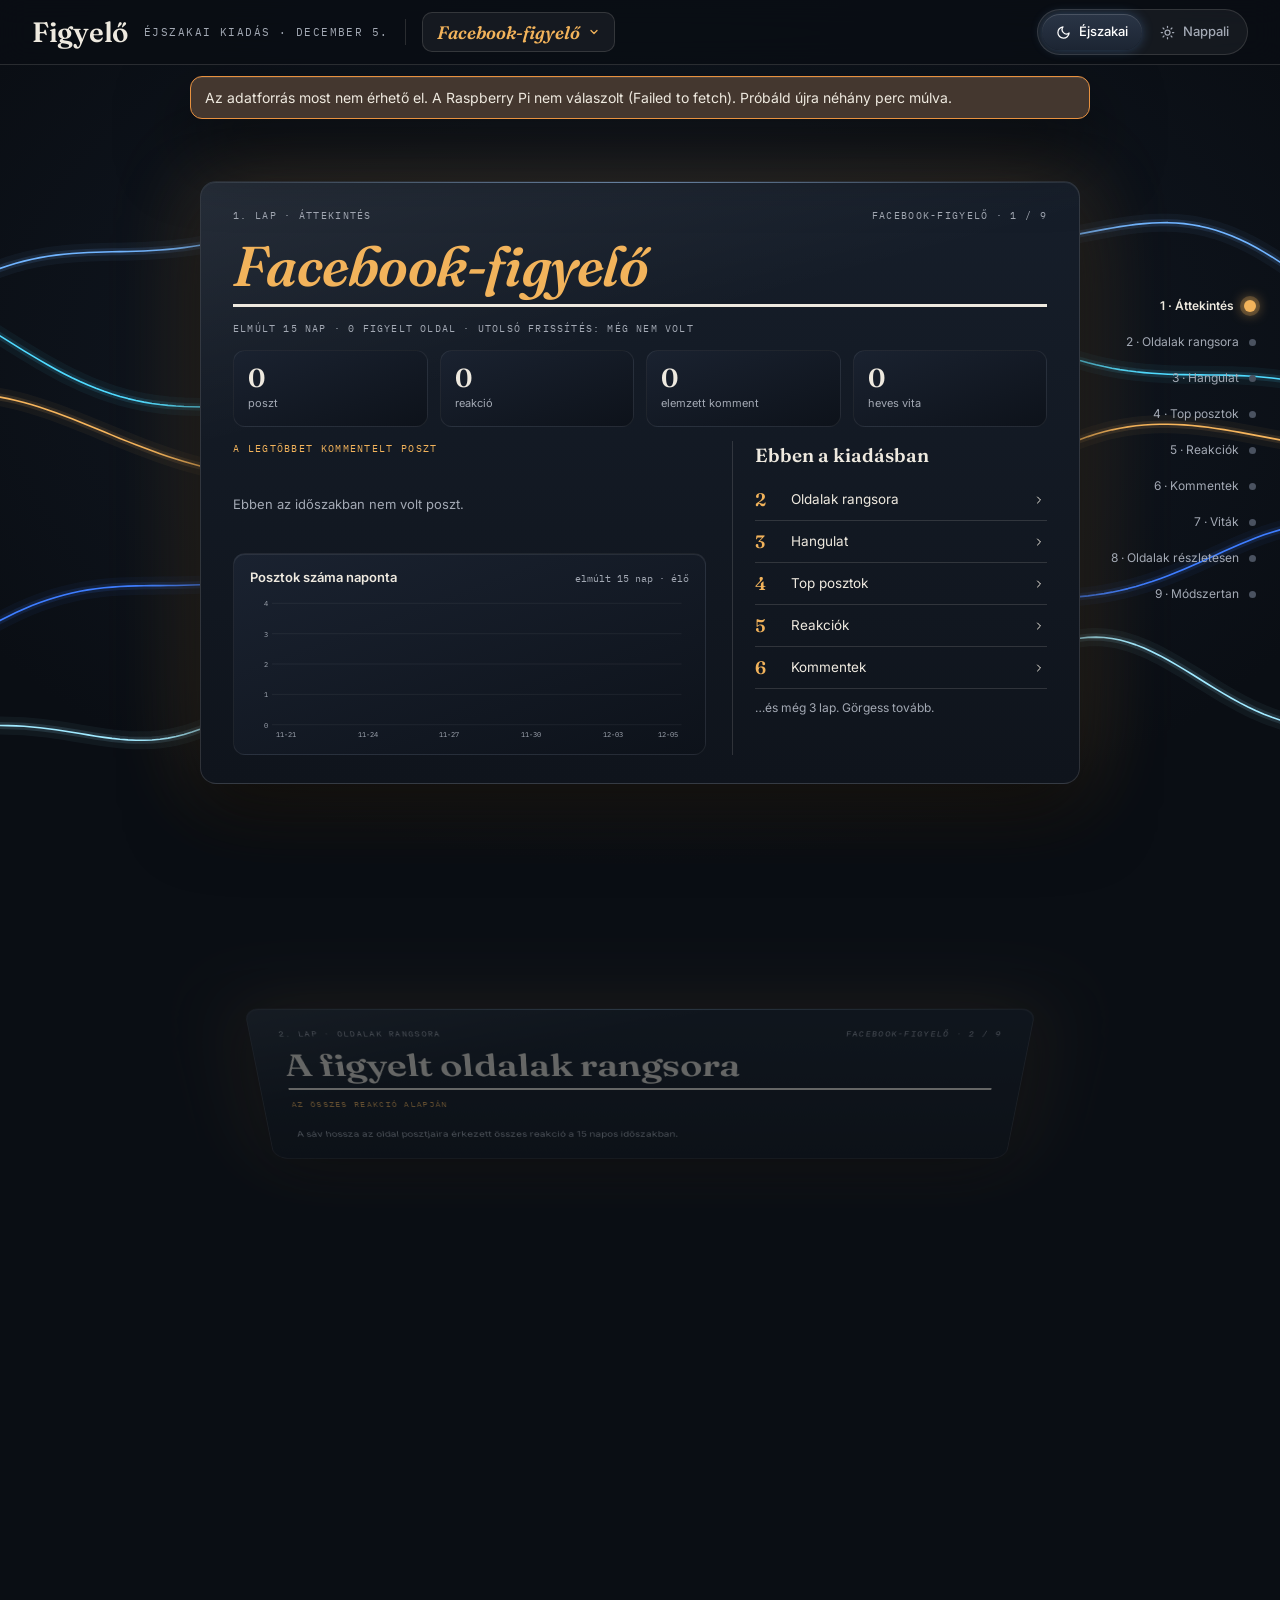
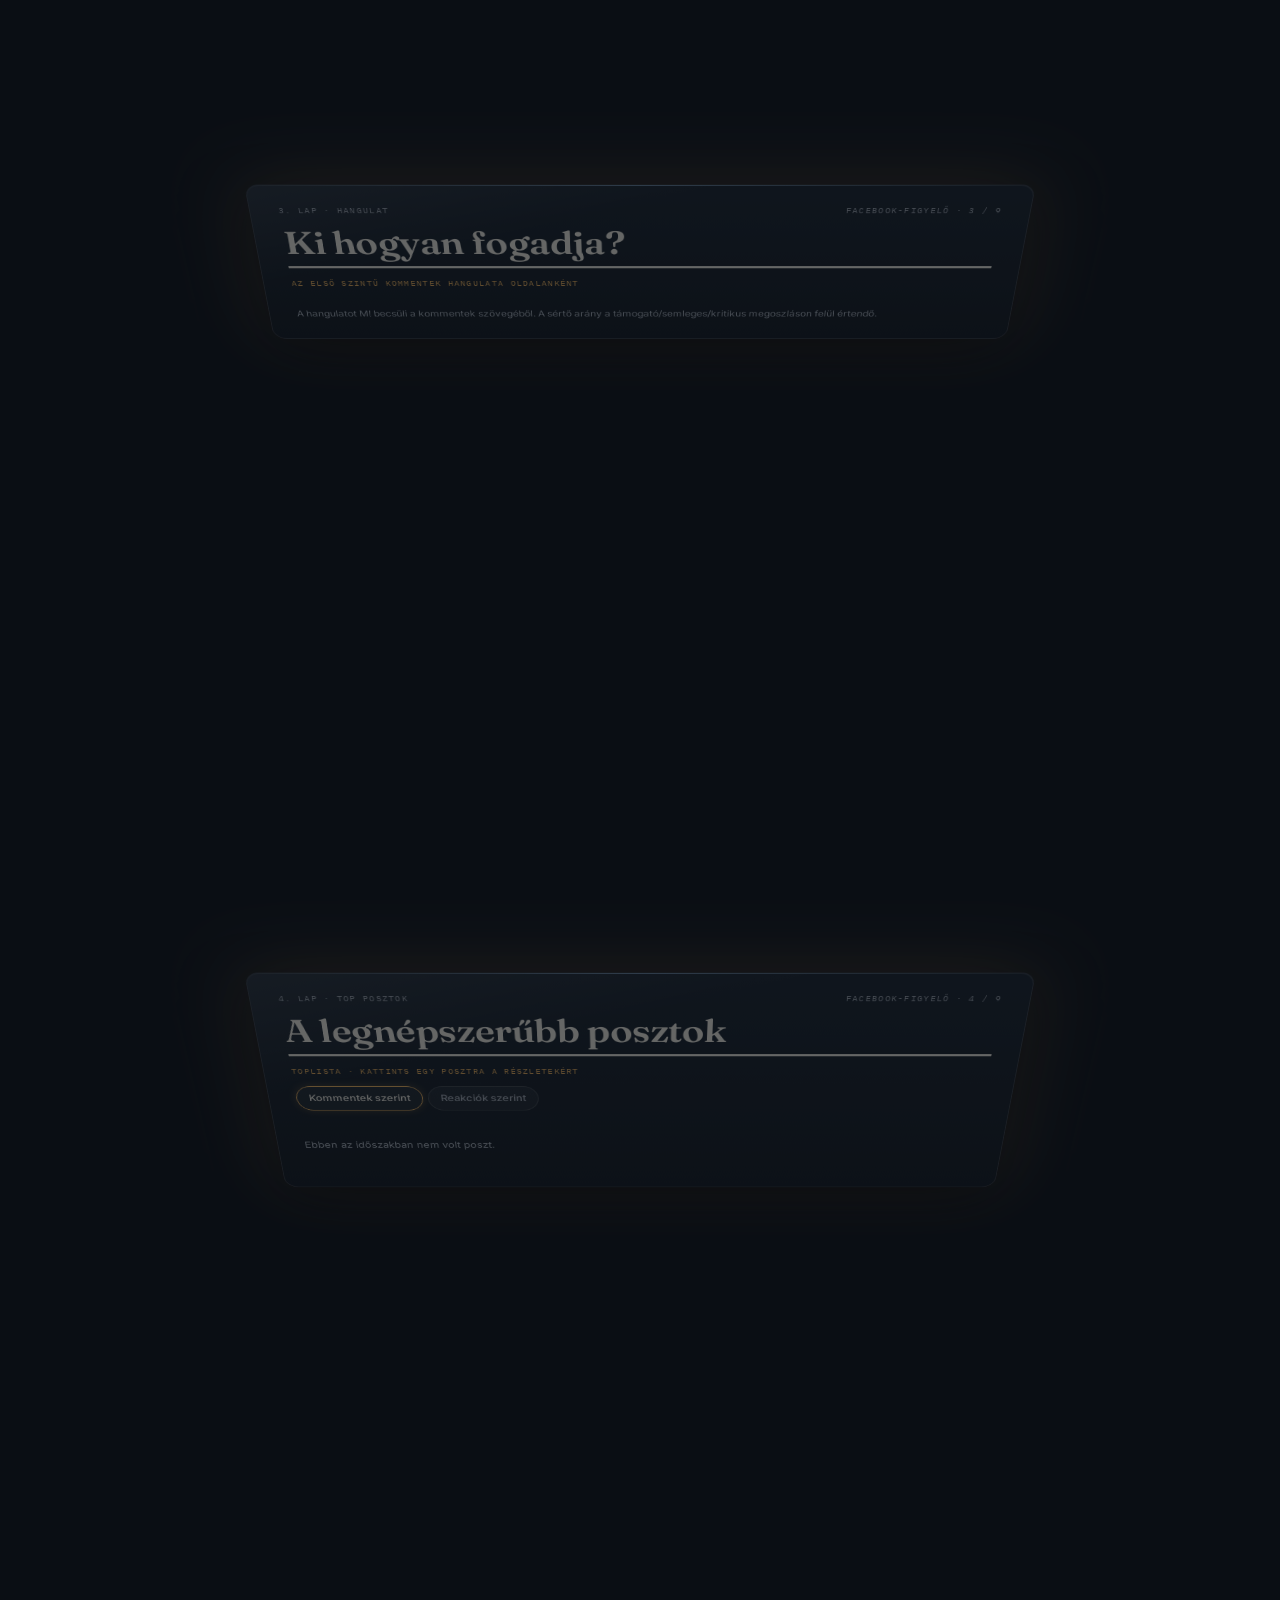
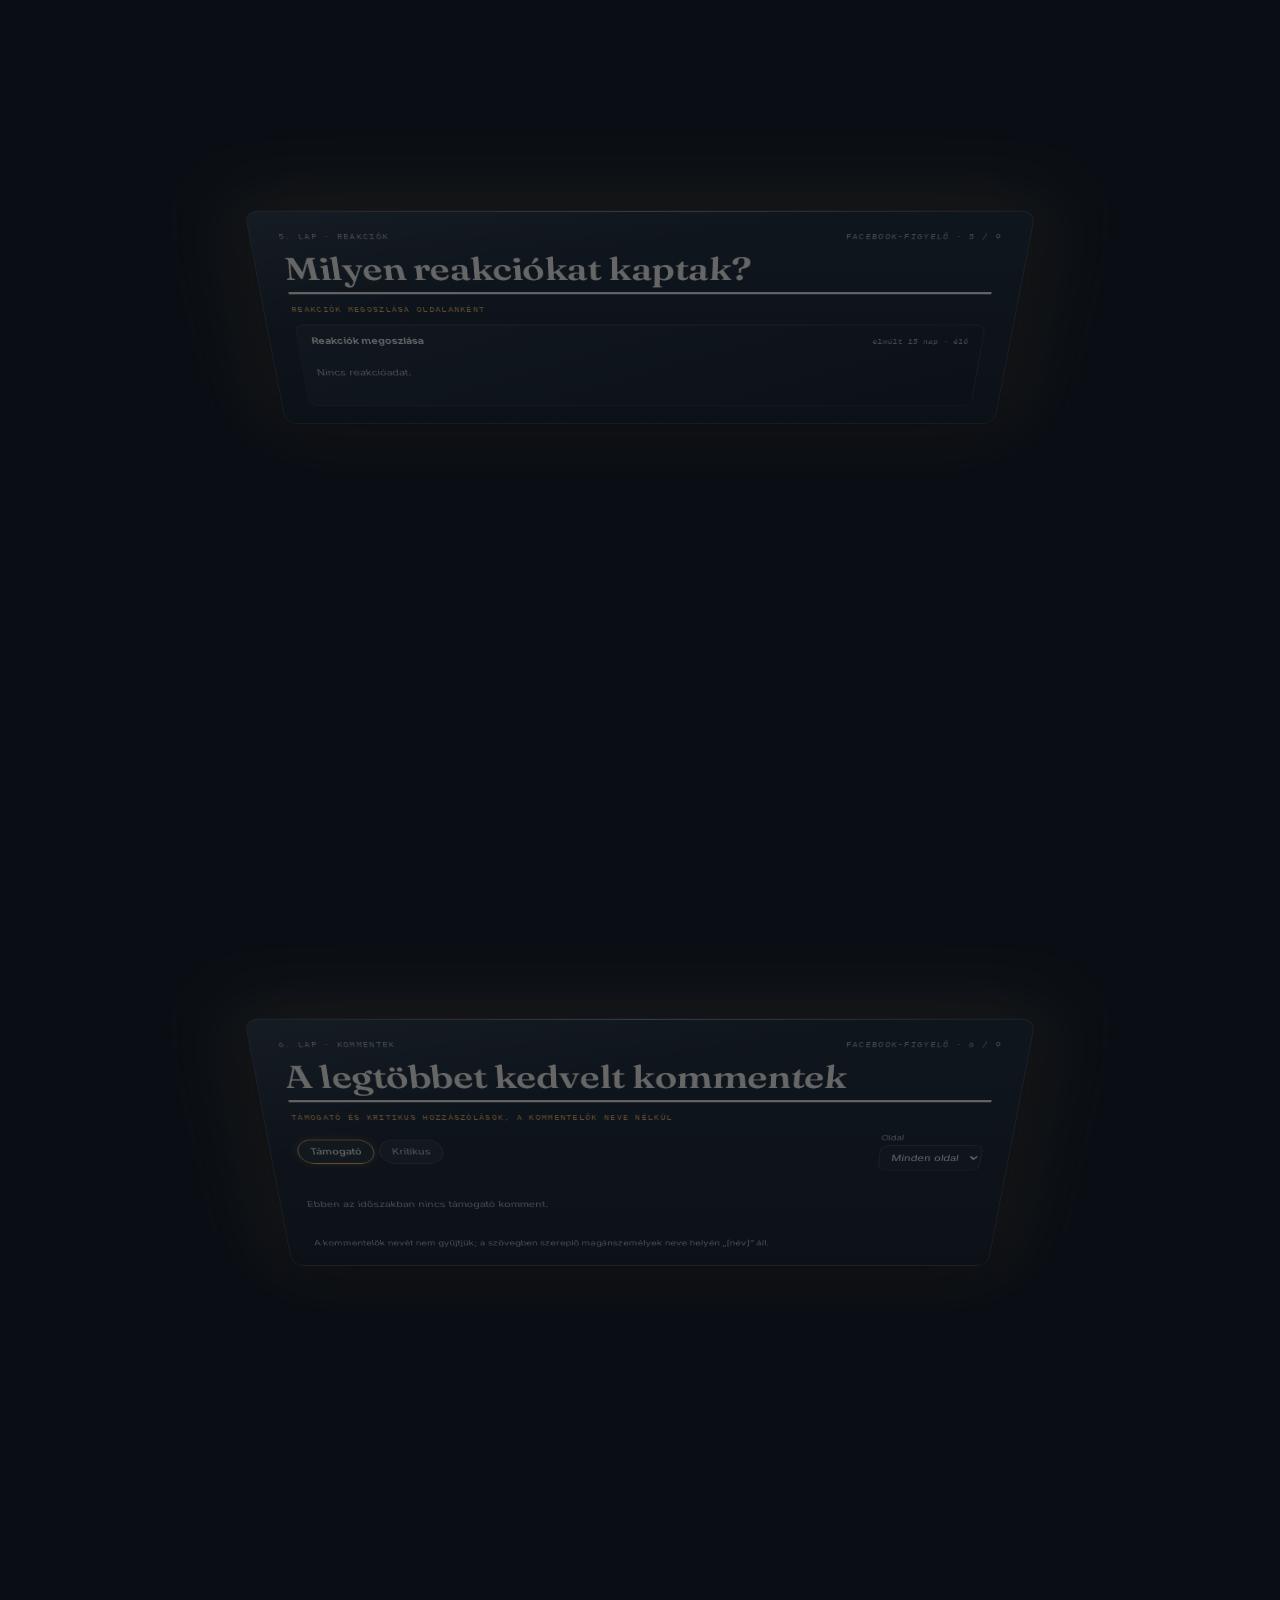
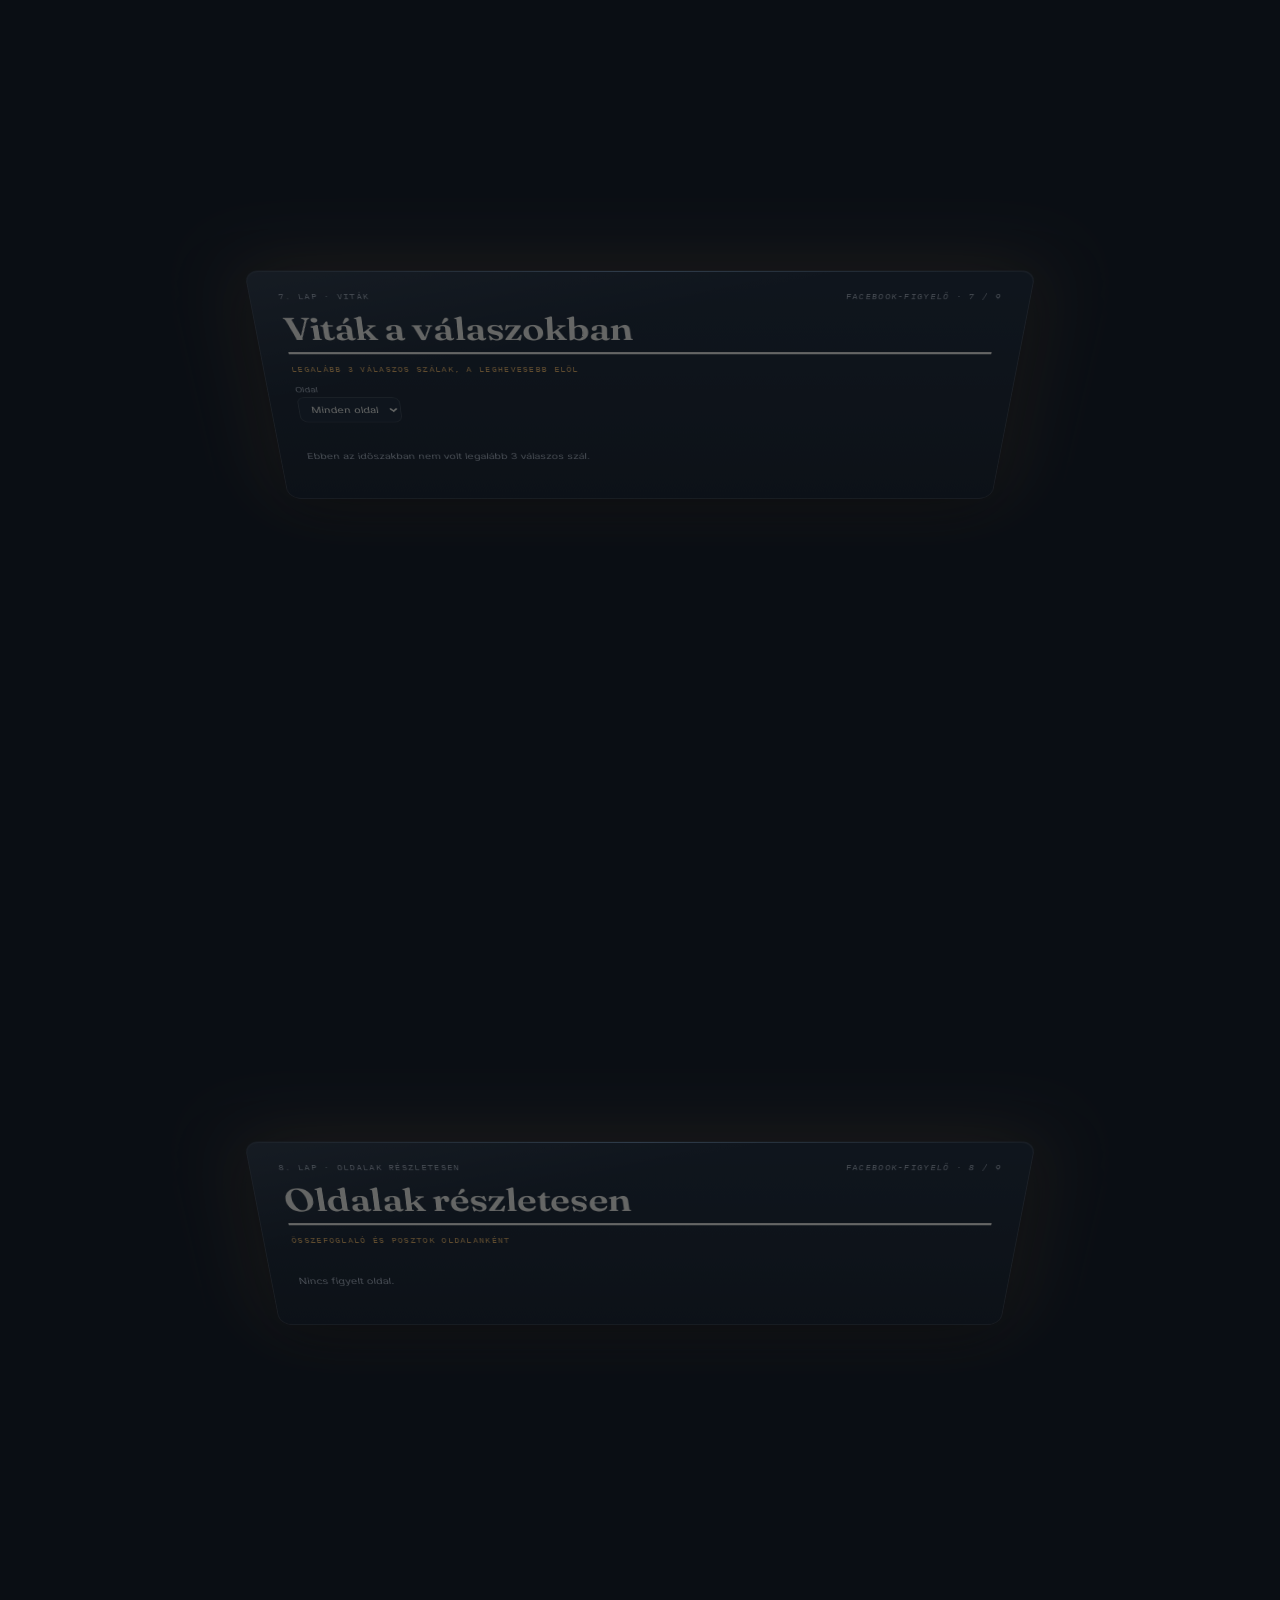
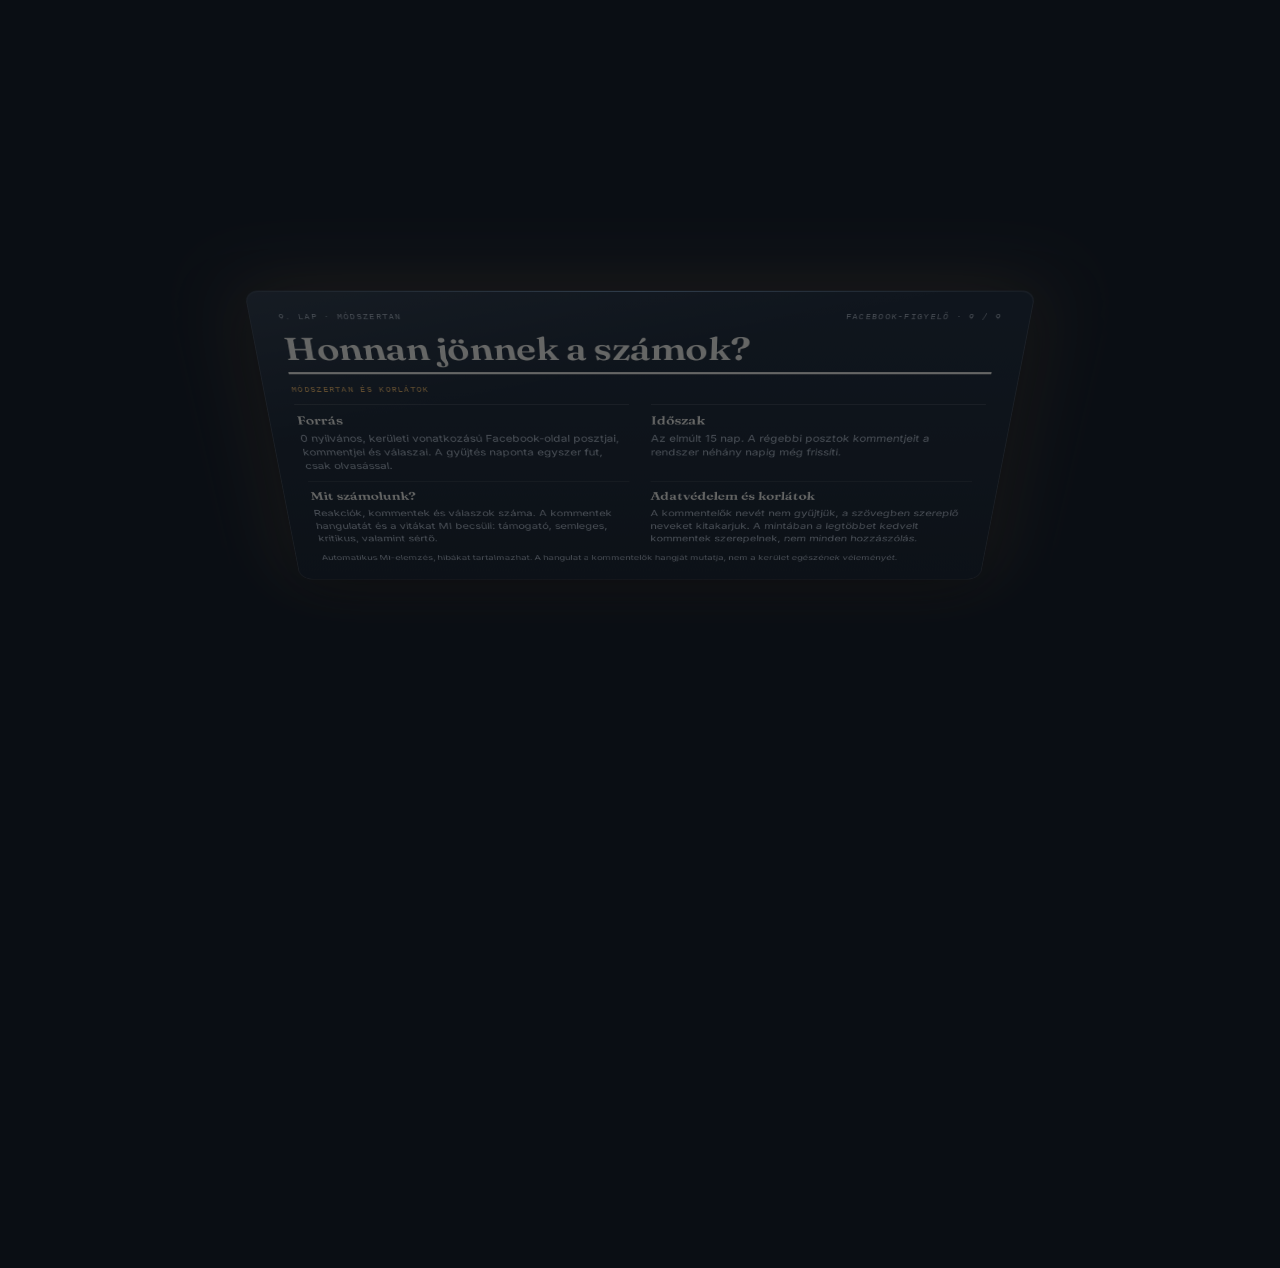
==== fb/index.html @ 7a409832 "Update index.html" ====
<!doctype html>
<html lang="hu">
<head>
<meta charset="utf-8">
<meta name="viewport" content="width=device-width, initial-scale=1, viewport-fit=cover">
<title>Facebook-figyelő – Figyelő</title>
<meta name="description" content="Kerületi Facebook-figyelő: ki mit posztol, és hogyan reagálnak rá a kommentelők – a Figyelő rovata.">
<meta name="robots" content="noindex">
<script>try{if(localStorage.getItem("figyelo-kiadas")==="nappali")document.documentElement.classList.add("nappali")}catch(e){}</script>
<script>window.addEventListener("error",function(e){var b=document.getElementById("err");if(b){b.hidden=false;b.textContent="Hiba az oldalon: "+(e.message||"ismeretlen")+". Frissítsd az oldalt (Ctrl+F5), és küldd el ezt az üzenetet."}})</script>
<link rel="preconnect" href="https://fonts.googleapis.com">
<link rel="preconnect" href="https://fonts.gstatic.com" crossorigin>
<link rel="stylesheet" href="https://fonts.googleapis.com/css2?family=Fraunces:ital,opsz,wght@0,9..144,400;0,9..144,600;1,9..144,400;1,9..144,600&family=Inter:wght@400;500;600&family=IBM+Plex+Mono:wght@400;500&display=swap">
<style>
/* Facebook-figyelő – glossy „digitális újság”: teljes képernyős lapok görgetéssel, 3D átmenettel (figyelo-prototipus.html alapján) */
:root {
  color-scheme: dark;
  --ground: #0A0E14; --ground-2: #141C28; --page-a: #161E2A; --page-b: #0F141C;
  --text: #EEE9DF; --muted: #A3A9B4; --hair: rgba(238, 233, 223, 0.14); --rule: #EEE9DF;
  --bar: rgba(10, 14, 20, 0.78); --pill: rgba(255, 255, 255, 0.05);
  --pill-on: linear-gradient(180deg, #2A3546, #1C2533); --pill-on-fg: #FFFFFF;
  --halo: rgba(111, 179, 255, 0.10); --sheen: rgba(255, 255, 255, 0.07); --edge: rgba(160, 205, 255, 0.6);
  --shadow: 0 30px 70px rgba(0, 0, 0, 0.62), inset 0 1px 0 rgba(255, 255, 255, 0.08);
  --lift: 0 40px 80px rgba(0, 0, 0, 0.7), inset 0 1px 0 rgba(255, 255, 255, 0.12);
  --track: rgba(238, 233, 223, 0.10); --dot-off: #4A5260;
  --hir: #7DBBFF; --fb: #F2B35B; --koz: #7FD1A6;
  --glow-hir: rgba(111, 179, 255, 0.28); --glow-fb: rgba(242, 179, 91, 0.24); --glow-koz: rgba(127, 209, 166, 0.22);
  --panel-a: #1A2230; --panel-b: #0D121A; --panel-fg: #EEE9DF; --panel-muted: #A3A9B4; --panel-grid: rgba(255, 255, 255, 0.08);
  --c-hir: #6FB3FF; --c-fb: #F2B35B; --c-2: #C9CED6;
  --pos: #5B9BE0; --neu: #8C929C; --neg: #E8913F;
  --font-display: "Fraunces", Georgia, "Times New Roman", serif;
  --font-body: "Inter", system-ui, -apple-system, "Segoe UI", sans-serif;
  --font-mono: "IBM Plex Mono", ui-monospace, "SFMono-Regular", Menlo, monospace;
  --head-h: 64px; --top: calc(var(--head-h) + env(safe-area-inset-top, 0px));
  --acc: var(--fb); --chart: var(--c-fb); --aglow: var(--glow-fb);
}
html.nappali {
  color-scheme: light;
  --ground: #D8D1C3; --ground-2: #EDE8DD; --page-a: #F9F6EF; --page-b: #EFE9DC;
  --text: #15171C; --muted: #4A4E57; --hair: rgba(21, 23, 28, 0.18); --rule: #15171C;
  --bar: rgba(237, 232, 221, 0.88); --pill: rgba(21, 23, 28, 0.05);
  --pill-on: linear-gradient(180deg, #FFFFFF, #F1ECE1); --pill-on-fg: #15171C;
  --halo: rgba(255, 255, 255, 0.55); --sheen: rgba(255, 255, 255, 0.7); --edge: rgba(255, 255, 255, 0.95);
  --shadow: 0 30px 60px rgba(60, 50, 30, 0.28), 0 6px 16px rgba(60, 50, 30, 0.16), inset 0 1px 0 #FFFFFF;
  --lift: 0 36px 70px rgba(60, 50, 30, 0.34), inset 0 1px 0 #FFFFFF;
  --track: rgba(21, 23, 28, 0.08); --dot-off: #B5AE9F;
  --hir: #1F5C99; --fb: #94531A; --koz: #2E6B4F;
  --glow-hir: rgba(31, 92, 153, 0.18); --glow-fb: rgba(148, 83, 26, 0.16); --glow-koz: rgba(46, 107, 79, 0.16);
  --pos: #2F6DB5; --neu: #5E6470; --neg: #B5602A;
}
[hidden] { display: none !important; }
html.snap { scroll-snap-type: y proximity; scroll-padding-top: var(--top); }
body {
  margin: 0; min-height: 100vh;
  background: radial-gradient(1100px 700px at 50% 40%, var(--ground-2) 0%, var(--ground) 72%) fixed;
  background-color: var(--ground); color: var(--text);
  font-family: var(--font-body); font-size: 15px; line-height: 1.5; -webkit-font-smoothing: antialiased;
  transition: background-color 0.4s ease, color 0.4s ease;
}
body::before { content: ""; position: fixed; inset: 0 0 auto; height: env(safe-area-inset-top, 0px); z-index: 30; background: var(--bar); }
button, select { font: inherit; color: inherit; }
a { color: var(--acc); }
:focus-visible { outline: 2px solid var(--hir); outline-offset: 3px; border-radius: 6px; }
.mono { font-family: var(--font-mono); font-size: 11px; letter-spacing: 0.13em; text-transform: uppercase; }
.muted { color: var(--muted); }

/* ---------- Fejléc ---------- */
.top { position: fixed; top: 0; left: 0; right: 0; z-index: 300; padding-top: env(safe-area-inset-top, 0px); background: var(--bar); backdrop-filter: blur(14px); -webkit-backdrop-filter: blur(14px); border-bottom: 1px solid var(--hair); }
.top-in { height: var(--head-h); display: flex; align-items: center; justify-content: space-between; gap: 16px; padding-left: max(16px, env(safe-area-inset-left, 0px)); padding-right: max(16px, env(safe-area-inset-right, 0px)); }
@media (min-width: 760px) { .top-in { padding-left: 32px; padding-right: 32px; } }
.brand { display: flex; align-items: center; gap: 16px; min-width: 0; }
.logo { font-family: var(--font-display); font-size: 28px; font-weight: 600; letter-spacing: -0.01em; line-height: 1; text-decoration: none; color: var(--text); }
.edition { white-space: nowrap; color: var(--muted); }
.sep { width: 1px; height: 26px; background: var(--hair); }
.menu { position: relative; }
.menu-btn { display: flex; align-items: center; gap: 8px; height: 40px; padding: 0 14px; border-radius: 10px; cursor: pointer; border: 1px solid var(--hair); background: var(--pill); color: var(--fb); font-family: var(--font-display); font-style: italic; font-size: 18px; font-weight: 600; }
.menu-list { position: absolute; top: calc(100% + 8px); left: 0; min-width: 230px; margin: 0; padding: 6px; list-style: none; background: linear-gradient(180deg, var(--page-a), var(--page-b)); border: 1px solid var(--hair); border-radius: 12px; box-shadow: var(--shadow); }
.menu-list a, .menu-list span.dis { width: 100%; box-sizing: border-box; min-height: 44px; display: flex; align-items: center; justify-content: space-between; gap: 12px; padding: 0 12px; border-radius: 8px; text-decoration: none; color: var(--text); font-size: 14px; }
.menu-list a:hover { background: var(--pill); }
.menu-list span.dis { opacity: 0.55; }
.menu-list .dot { width: 9px; height: 9px; border-radius: 50%; flex-shrink: 0; }
.menu-list .lbl { display: flex; align-items: center; gap: 10px; }
.toggle { display: flex; padding: 4px; gap: 4px; border-radius: 999px; background: var(--pill); border: 1px solid var(--hair); flex-shrink: 0; }
.toggle button { display: flex; align-items: center; gap: 8px; height: 36px; padding: 0 14px; border: 0; border-radius: 999px; cursor: pointer; background: transparent; color: var(--muted); font-size: 13px; font-weight: 500; }
.toggle button[aria-pressed="true"] { background: var(--pill-on); color: var(--pill-on-fg); box-shadow: inset 0 1px 0 rgba(255,255,255,0.15), 0 0 12px var(--glow-hir); }
.toggle svg { width: 15px; height: 15px; }
@media (max-width: 640px) { .edition, .sep { display: none; } .toggle .t-lbl { display: none; } .toggle button { width: 36px; padding: 0; justify-content: center; } .logo { font-size: 23px; } .menu-btn { font-size: 16px; padding: 0 10px; } }

/* ---------- Lapok ---------- */
.waves { position: fixed; inset: 0; width: 100%; height: 100%; z-index: 0; pointer-events: none; display: block; }
.halo { position: fixed; left: 50%; top: 55%; width: 900px; height: 560px; transform: translate(-50%, -50%); border-radius: 50%; background: radial-gradient(closest-side, var(--glow-fb), transparent); opacity: 0.5; pointer-events: none; }
main { display: block; position: relative; z-index: 1; isolation: isolate; padding-top: var(--top); }
.scroller { position: relative; overflow-x: clip; padding-bottom: 80px; }
.slot { min-height: calc(100vh - var(--top)); min-height: calc(100svh - var(--top)); box-sizing: border-box; scroll-snap-align: start; display: flex; align-items: center; justify-content: center; padding-block: 22px; padding-left: max(12px, env(safe-area-inset-left, 0px)); padding-right: max(12px, env(safe-area-inset-right, 0px)); position: relative; }
@media (min-width: 1100px) { .slot { padding-left: 200px; padding-right: 200px; } }
@media (max-width: 759px) { .slot { padding-top: 30px; } }
.lap { position: relative; width: min(900px, 100%); box-sizing: border-box; padding: 26px 32px 28px; border-radius: 16px; display: flex; flex-direction: column; gap: 14px; background: linear-gradient(180deg, var(--page-a), var(--page-b)); border: 1px solid var(--hair); box-shadow: var(--shadow), 0 0 90px var(--aglow); will-change: transform, opacity; transform-origin: 50% 0%; }
@media (max-width: 640px) { .lap { padding: 20px 16px 22px; } }
.lap::before { content: ""; position: absolute; inset: 0; pointer-events: none; border-radius: inherit; background: linear-gradient(165deg, var(--sheen) 0%, transparent 32%); }
.lap::after { content: ""; position: absolute; left: 0; right: 0; top: 0; height: 1px; pointer-events: none; background: linear-gradient(90deg, transparent, var(--edge), transparent); }
.lap > *, .lap-body > * { position: relative; }
.lap-body { display: flex; flex-direction: column; gap: 14px; min-width: 0; }
.lap-top { display: flex; justify-content: space-between; gap: 12px; color: var(--muted); font-size: 10px; }
.lap-title { margin: 0; font-family: var(--font-display); font-size: clamp(30px, 4.2vw, 44px); font-weight: 600; line-height: 1.02; letter-spacing: -0.01em; padding-bottom: 10px; border-bottom: 3px solid var(--rule); text-wrap: balance; }
.lap-title.rovatnev { font-style: italic; color: var(--acc); font-size: clamp(38px, 5.4vw, 56px); }
.kick { color: var(--acc); font-size: 10px; }
.lead { margin: 0; font-family: var(--font-display); font-size: clamp(21px, 2.4vw, 26px); line-height: 1.14; font-weight: 600; text-wrap: balance; }
.dek { margin: 0; color: var(--muted); font-size: 14px; max-width: 62ch; }
.grid2 { display: grid; grid-template-columns: minmax(0, 3fr) minmax(0, 2fr); gap: 26px; }
.grid2 > * { min-width: 0; }
@media (max-width: 759px) { .grid2 { grid-template-columns: minmax(0, 1fr); } }
.col { display: flex; flex-direction: column; gap: 10px; }
.side { padding-left: 22px; border-left: 1px solid var(--hair); }
@media (max-width: 759px) { .side { padding-left: 0; border-left: 0; padding-top: 14px; border-top: 1px solid var(--hair); } }
.h3 { margin: 0; font-family: var(--font-display); font-size: 19px; font-weight: 600; }

.panel { position: relative; border-radius: 12px; padding: 14px 16px 12px; background: linear-gradient(160deg, var(--panel-a), var(--panel-b)); border: 1px solid rgba(255,255,255,0.07); box-shadow: inset 0 1px 0 rgba(255,255,255,0.08); color: var(--panel-fg); overflow: hidden; }
.panel a { color: #9FCBFF; }
.panel-head { display: flex; justify-content: space-between; align-items: baseline; gap: 12px; margin-bottom: 8px; flex-wrap: wrap; }
.panel-head b { font-size: 13px; font-weight: 600; }
.panel .src { font-family: var(--font-mono); font-size: 10px; color: var(--panel-muted); }
.panel svg { display: block; width: 100%; height: auto; }
.legend { display: flex; flex-wrap: wrap; gap: 8px 18px; font-size: 12px; color: var(--panel-muted); margin-top: 8px; }
.legend span { display: flex; align-items: center; gap: 7px; }
.legend i { width: 14px; height: 3px; border-radius: 2px; display: block; }

.toc { display: flex; flex-direction: column; }
.toc button { display: grid; grid-template-columns: 28px minmax(0, 1fr) 14px; align-items: center; gap: 8px; min-height: 42px; padding: 0; border: 0; border-bottom: 1px solid var(--hair); background: none; cursor: pointer; text-align: left; font-size: 13.5px; }
.toc button:hover .t-name { color: var(--acc); }
.toc .n { font-family: var(--font-display); font-size: 18px; font-weight: 600; color: var(--acc); }
.toc svg { width: 12px; height: 12px; }
.note { font-size: 12px; color: var(--muted); margin: 0; }
.snap-note { font-family: var(--font-mono); font-size: 10px; letter-spacing: 0.12em; text-transform: uppercase; color: var(--muted); }

.gauges { display: grid; grid-template-columns: repeat(2, minmax(0, 1fr)); gap: 16px; }
@media (max-width: 640px) { .gauges { grid-template-columns: minmax(0, 1fr); } }
.gauge { display: flex; flex-direction: column; align-items: center; gap: 6px; text-align: center; }
.gauge h3 { margin: 0; align-self: stretch; text-align: left; font-family: var(--font-display); font-size: 17px; font-weight: 600; color: var(--panel-fg); }
.gauge svg { width: min(240px, 100%); height: auto; }
.gauge .gv { font-family: var(--font-display); font-size: 44px; font-weight: 600; line-height: 1; margin-top: 2px; }
.gauge .gv small { font-family: var(--font-body); font-size: 13px; color: var(--panel-muted); font-weight: 400; }
.minis { display: grid; grid-template-columns: repeat(auto-fit, minmax(84px, 1fr)); gap: 8px; align-self: stretch; margin-top: 6px; }
.mini { padding: 8px 10px; border-radius: 9px; border: 1px solid rgba(255,255,255,0.08); background: rgba(255,255,255,0.03); text-align: left; }
.mini b { display: block; font-family: var(--font-display); font-size: 19px; font-weight: 600; line-height: 1.1; font-variant-numeric: tabular-nums; }
.mini span { font-size: 11px; color: var(--panel-muted); }
.gauge p { margin: 4px 0 0; font-size: 12px; color: var(--panel-muted); text-align: left; align-self: stretch; }
.gauge details { align-self: stretch; text-align: left; font-size: 13px; }
.gauge summary { cursor: pointer; color: #9FCBFF; font-size: 12px; font-weight: 500; min-height: 28px; display: inline-flex; align-items: center; }
.glist { max-height: 260px; overflow-y: auto; margin-top: 6px; }
.glist div { display: grid; grid-template-columns: 96px minmax(0, 1fr); gap: 10px; padding: 7px 0; border-top: 1px solid rgba(255,255,255,0.08); }
.glist .m { font-size: 11px; color: var(--panel-muted); }

.chip { display: inline-flex; align-items: center; gap: 4px; padding: 1px 8px; border-radius: 999px; font-size: 11px; font-weight: 600; white-space: nowrap; }
.chip.neg { color: var(--neg); background: color-mix(in srgb, var(--neg) 14%, transparent); }
.chip.neu { color: var(--muted); background: var(--pill); }
.chip.pos { color: var(--pos); background: color-mix(in srgb, var(--pos) 16%, transparent); }
.panel .chip.neu { color: var(--panel-muted); background: rgba(255,255,255,0.06); }
.panel .chip.neg { color: #F0A25C; } .panel .chip.pos { color: #7FB4F0; }
.tabs { display: flex; flex-wrap: wrap; gap: 6px; align-items: center; }
.tabs button { min-height: 36px; padding: 0 14px; border-radius: 999px; border: 1px solid var(--hair); background: var(--pill); color: var(--muted); cursor: pointer; font-size: 13px; font-weight: 500; }
.tabs button[aria-pressed="true"] { color: var(--text); border-color: var(--acc); box-shadow: 0 0 12px var(--aglow); }
.tabs button.dim { opacity: 0.6; }
.tabs .push { margin-left: auto; }
.news { display: grid; grid-template-columns: 30px minmax(0, 1fr); gap: 12px; padding: 10px 0; border-bottom: 1px solid var(--hair); }
.news .r { font-family: var(--font-display); font-size: 22px; font-weight: 600; color: var(--acc); line-height: 1.1; }
.news b { display: block; font-family: var(--font-display); font-size: 17px; font-weight: 600; line-height: 1.22; }
.news .meta { display: flex; flex-wrap: wrap; align-items: center; gap: 8px; font-size: 12px; color: var(--muted); margin-top: 4px; }
.news details { margin-top: 6px; font-size: 13px; }
.news summary { cursor: pointer; color: var(--acc); font-size: 12px; font-weight: 500; min-height: 28px; display: inline-flex; align-items: center; }
.news ul { margin: 6px 0 0; padding-left: 18px; color: var(--muted); display: flex; flex-direction: column; gap: 4px; }
.news ul em { font-style: normal; color: var(--text); }
.src-chips { display: flex; flex-wrap: wrap; gap: 6px; }
.src-chips span { padding: 3px 10px; border-radius: 999px; border: 1px solid var(--hair); font-size: 12px; }
.src-chips a { text-decoration: none; }
.bul { margin: 0; padding-left: 18px; display: flex; flex-direction: column; gap: 6px; font-size: 14px; }
.rep-intro { margin: 0; font-size: 15px; line-height: 1.55; max-width: 70ch; }
.rep-sec { padding-top: 10px; border-top: 1px solid var(--hair); display: flex; flex-direction: column; gap: 4px; }
.rep-sec b { font-family: var(--font-display); font-size: 17px; font-weight: 600; }
.rep-sec p { margin: 0; font-size: 14px; color: var(--muted); max-width: 70ch; }
.rep-sec .from { font-size: 12px; color: var(--muted); font-family: var(--font-mono); letter-spacing: 0.04em; }
.rep-sec.hu { border-top-color: var(--acc); }
.tl { list-style: none; margin: 0; padding: 0; display: flex; flex-direction: column; }
.tl li { display: grid; grid-template-columns: 92px 18px minmax(0, 1fr); gap: 12px; align-items: start; }
.tl .when { font-family: var(--font-mono); font-size: 11px; color: var(--muted); padding-top: 3px; text-align: right; }
.tl .pin { position: relative; height: 100%; min-height: 48px; }
.tl .pin::before { content: ""; position: absolute; left: 8px; top: 0; bottom: 0; width: 2px; background: var(--hair); }
.tl .pin::after { content: ""; position: absolute; left: 3px; top: 4px; width: 12px; height: 12px; border-radius: 50%; background: var(--acc); box-shadow: 0 0 0 4px var(--aglow); }
.tl .what { padding-bottom: 14px; font-size: 14px; }
.tl .what span { display: block; font-size: 12px; color: var(--muted); margin-top: 2px; }
@media (max-width: 520px) { .tl li { grid-template-columns: 64px 18px minmax(0, 1fr); } }
.warn { border: 1px dashed var(--muted); border-radius: 10px; padding: 8px 12px; font-size: 13px; color: var(--muted); }
.kc { border: 1px solid var(--hair); border-radius: 12px; padding: 12px 14px; display: flex; flex-direction: column; gap: 4px; background: var(--pill); }
.kc b { font-family: var(--font-display); font-size: 17px; font-weight: 600; }
.kc .m { font-size: 12px; color: var(--muted); display: flex; align-items: center; gap: 8px; }
.seg { display: inline-flex; gap: 3px; }
.seg i { display: block; width: 22px; height: 7px; border-radius: 4px; background: var(--track); }
.seg i.f { background: var(--acc); }
.donut-wrap { display: grid; grid-template-columns: 220px minmax(0, 1fr); gap: 22px; align-items: center; }
@media (max-width: 640px) { .donut-wrap { grid-template-columns: minmax(0, 1fr); justify-items: center; } }
.donut-wrap svg { width: 200px; height: 200px; }
.dl { display: flex; flex-direction: column; gap: 8px; width: 100%; }
.dl div { display: grid; grid-template-columns: 12px minmax(0, 1fr) auto auto; gap: 10px; align-items: center; font-size: 13px; }
.dl i { width: 12px; height: 12px; border-radius: 3px; display: block; }
.dl .n { font-family: var(--font-mono); font-size: 12px; color: var(--panel-muted); font-variant-numeric: tabular-nums; }
.dl .p { font-family: var(--font-display); font-weight: 600; font-size: 15px; min-width: 48px; text-align: right; font-variant-numeric: tabular-nums; }
.polls { list-style: none; margin: 0; padding: 0; max-height: 360px; overflow-y: auto; border-top: 1px solid var(--hair); }
.polls li { display: grid; grid-template-columns: 96px minmax(0, 1fr); gap: 12px; padding: 9px 0; border-bottom: 1px solid var(--hair); font-size: 13px; }
.polls .d { font-family: var(--font-mono); font-size: 12px; color: var(--muted); }
.polls span { color: var(--muted); font-size: 12px; }
.filters { display: flex; flex-wrap: wrap; gap: 8px; }
.filters label { display: flex; flex-direction: column; gap: 3px; font-size: 11px; color: var(--muted); }
.filters select { min-height: 38px; padding: 0 10px; border-radius: 9px; border: 1px solid var(--hair); background: var(--page-a); color: var(--text); font-size: 13px; }
.art { display: flex; flex-direction: column; gap: 3px; padding: 10px 0; border-bottom: 1px solid var(--hair); }
.art a { font-size: 14px; font-weight: 600; line-height: 1.35; color: var(--text); text-decoration: none; }
.art a:hover { color: var(--acc); text-decoration: underline; }
.art .meta { font-size: 12px; color: var(--muted); display: flex; flex-wrap: wrap; gap: 8px; align-items: center; }
.empty { padding: 16px 0; color: var(--muted); font-size: 13px; }
.panel .empty { color: var(--panel-muted); }
.vbox { border-radius: 12px; overflow: hidden; border: 1px solid rgba(255,255,255,0.08); }
.vbox canvas { width: 100%; height: auto; display: block; background: #f2efe6; }
.vbox iframe { width: 100%; aspect-ratio: 1 / 1; min-height: 470px; border: 0; display: block; background: var(--panel-b); }
.vctl { display: flex; gap: 8px; align-items: center; flex-wrap: wrap; font-size: 12px; color: var(--muted); }
.vctl button { min-height: 34px; padding: 0 12px; border-radius: 999px; border: 1px solid var(--hair); background: var(--pill); cursor: pointer; font-size: 13px; }
.method { display: grid; grid-template-columns: repeat(2, minmax(0, 1fr)); gap: 14px 26px; }
@media (max-width: 640px) { .method { grid-template-columns: minmax(0, 1fr); } }
.method div { padding-top: 10px; border-top: 1px solid var(--hair); display: flex; flex-direction: column; gap: 4px; }
.method b { font-family: var(--font-display); font-size: 17px; font-weight: 600; }
.method p { margin: 0; font-size: 14px; color: var(--muted); }
.resume { display: inline-flex; align-items: center; gap: 10px; min-height: 40px; padding: 0 16px; border-radius: 999px; cursor: pointer; border: 1px solid var(--hair); background: var(--pill); color: var(--text); font-size: 13px; font-weight: 500; align-self: flex-start; }
.err { position: fixed; z-index: 250; top: calc(var(--top) + 12px); left: 50%; transform: translateX(-50%); margin: 0; width: min(900px, calc(100% - 24px)); box-shadow: var(--shadow); box-sizing: border-box; padding: 10px 14px; border-radius: 12px; background: color-mix(in srgb, var(--neg) 22%, var(--page-a)); border: 1px solid var(--neg); font-size: 14px; }
.loading { color: var(--muted); font-size: 14px; padding: 24px 0; }

/* Hírszalag */
.ticker { position: fixed; left: 50%; transform: translateX(-50%); bottom: calc(18px + env(safe-area-inset-bottom, 0px)); z-index: 200; display: flex; align-items: center; gap: 10px; max-width: calc(100% - 32px); box-sizing: border-box; padding: 6px 14px 6px 6px; border-radius: 999px; background: var(--bar); border: 1px solid var(--hair); backdrop-filter: blur(12px); -webkit-backdrop-filter: blur(12px); box-shadow: 0 10px 30px rgba(0,0,0,0.35); font-size: 13px; }
.ticker button { width: 32px; height: 32px; border-radius: 50%; border: 1px solid var(--hair); background: var(--pill); cursor: pointer; display: grid; place-items: center; flex-shrink: 0; }
.ticker .tk { white-space: nowrap; overflow: hidden; text-overflow: ellipsis; transition: opacity 0.3s; }
.ticker .tk b { font-weight: 600; }
.ticker .lbl { font-family: var(--font-mono); font-size: 10px; letter-spacing: 0.12em; text-transform: uppercase; color: var(--acc); flex-shrink: 0; }
@media (max-width: 640px) { .ticker .lbl { display: none; } }

/* Lapjelző sáv (asztali) és folyamatjelző (mobil) */
.rail { position: fixed; right: max(24px, env(safe-area-inset-right, 0px)); top: 50%; transform: translateY(-50%); display: flex; flex-direction: column; gap: 6px; z-index: 200; }
.rail button { display: flex; align-items: center; justify-content: flex-end; gap: 10px; min-height: 30px; border: 0; background: none; cursor: pointer; padding: 0; font-size: 12px; color: var(--muted); text-align: right; }
.rail .d { width: 7px; height: 7px; border-radius: 50%; background: var(--dot-off); flex-shrink: 0; transition: all 0.3s ease; }
.rail button[aria-current="true"] { color: var(--text); font-weight: 600; }
.rail button[aria-current="true"] .d { width: 12px; height: 12px; background: var(--chart); box-shadow: 0 0 0 4px var(--aglow), 0 0 14px var(--chart); }
.rail button:hover { color: var(--text); }
@media (max-width: 1099px) { .rail { display: none; } }
.progress { position: fixed; top: calc(var(--top) + 8px); left: max(16px, env(safe-area-inset-left, 0px)); right: max(16px, env(safe-area-inset-right, 0px)); z-index: 200; display: none; gap: 4px; }
.progress span { flex: 1; height: 3px; border-radius: 2px; background: var(--track); transition: background 0.3s; }
.progress span.on { background: var(--chart); box-shadow: 0 0 8px var(--chart); }
@media (max-width: 1099px) { .progress { display: flex; } }

@media (prefers-reduced-motion: reduce) { *, *::before, *::after { transition-duration: 0.01ms !important; animation-duration: 0.01ms !important; } }
</style>
<style>
/* --- Facebook-figyelő kiegészítések --- */
.panel a { color: #F7C98A; }
.tiles { display: grid; grid-template-columns: repeat(4, minmax(0, 1fr)); gap: 12px; }
@media (max-width: 640px) { .tiles { grid-template-columns: repeat(2, minmax(0, 1fr)); } }
.tile { padding: 14px; border-radius: 12px; background: linear-gradient(160deg, var(--panel-a), var(--panel-b)); border: 1px solid rgba(255,255,255,0.07); color: var(--panel-fg); display: flex; flex-direction: column; gap: 4px; }
.tile b { font-family: var(--font-display); font-size: 26px; font-weight: 600; line-height: 1; font-variant-numeric: tabular-nums; }
.tile span { font-size: 11px; color: var(--panel-muted); }
.rank { display: grid; grid-template-columns: 30px minmax(0, 1fr) auto; align-items: center; gap: 12px; padding: 9px 0; border-bottom: 1px solid var(--hair); }
.rank .r { font-family: var(--font-display); font-size: 22px; font-weight: 600; color: var(--muted); }
.rank .lbl { font-size: 14px; font-weight: 600; }
.rank .sub { font-size: 12px; color: var(--muted); }
.rank .v { font-family: var(--font-mono); font-size: 12px; color: var(--muted); text-align: right; font-variant-numeric: tabular-nums; }
.track { height: 7px; border-radius: 4px; background: var(--track); overflow: hidden; margin-top: 5px; }
.fill { height: 100%; border-radius: 4px; background: linear-gradient(90deg, var(--acc), var(--chart)); box-shadow: 0 0 10px var(--aglow); }
.vd { display: inline-flex; align-items: center; padding: 2px 9px; border-radius: 999px; font-size: 11px; font-weight: 600; white-space: nowrap; }
.vd.pos { color: var(--pos); background: color-mix(in srgb, var(--pos) 16%, transparent); }
.vd.neg { color: var(--neg); background: color-mix(in srgb, var(--neg) 14%, transparent); }
.vd.mix { color: var(--fb); background: color-mix(in srgb, var(--fb) 16%, transparent); }
.vd.neu { color: var(--muted); background: var(--pill); }
.tone-row { display: flex; flex-direction: column; gap: 6px; padding: 12px 0; border-bottom: 1px solid var(--hair); }
.tone-row .hd { display: flex; flex-wrap: wrap; gap: 8px; align-items: center; justify-content: space-between; }
.tone-row .nm { font-family: var(--font-display); font-size: 17px; font-weight: 600; }
.sbar { display: flex; height: 12px; border-radius: 6px; overflow: hidden; gap: 2px; background: var(--track); }
.sbar div { height: 100%; }
.slegend { display: flex; flex-wrap: wrap; gap: 6px 16px; font-size: 12px; color: var(--muted); }
.slegend span { display: inline-flex; align-items: center; gap: 6px; }
.slegend i { width: 10px; height: 10px; border-radius: 2px; display: block; }
.tone-row details summary, .pg details summary { cursor: pointer; color: var(--acc); font-size: 12px; font-weight: 500; }
.tone-row details p { margin: 6px 0 0; font-size: 14px; color: var(--muted); max-width: 70ch; }
.post { display: grid; grid-template-columns: 30px minmax(0, 1fr); gap: 12px; padding: 10px 0; border-bottom: 1px solid var(--hair); text-align: left; width: 100%; background: none; border-left: 0; border-right: 0; border-top: 0; cursor: pointer; color: inherit; font: inherit; }
.post:hover b { color: var(--acc); }
.post .r { font-family: var(--font-display); font-size: 22px; font-weight: 600; color: var(--acc); line-height: 1.1; }
.post b { display: -webkit-box; -webkit-line-clamp: 2; -webkit-box-orient: vertical; overflow: hidden; font-size: 14px; font-weight: 600; line-height: 1.4; }
.post .meta { font-size: 12px; color: var(--muted); display: flex; flex-wrap: wrap; gap: 8px; align-items: center; margin-top: 4px; }
.rg { font-family: "Segoe UI Emoji", "Apple Color Emoji", "Noto Color Emoji", sans-serif; }
.rx { display: inline-flex; align-items: center; gap: 3px; font-size: 12px; }
.cm { display: grid; grid-template-columns: 26px minmax(0, 1fr); gap: 12px; padding: 12px 0; border-bottom: 1px solid var(--hair); }
.cm .rk { width: 26px; height: 26px; border-radius: 50%; display: grid; place-items: center; font-size: 12px; font-weight: 700; color: #0A0E14; }
.cm .who { font-size: 12px; color: var(--muted); display: flex; flex-wrap: wrap; gap: 8px; align-items: center; margin-bottom: 4px; }
.cm .tx { margin: 0 0 6px; font-size: 14px; line-height: 1.5; white-space: pre-wrap; word-break: break-word; }
.cm .ft { font-size: 12px; color: var(--muted); display: flex; flex-wrap: wrap; gap: 10px; align-items: center; }
.link { font: inherit; font-size: 12px; font-weight: 600; color: var(--acc); background: none; border: 0; padding: 0; cursor: pointer; text-align: left; }
.toxtag { font-size: 10px; font-weight: 700; padding: 1px 7px; border-radius: 999px; color: var(--ground); background: #B79CFF; }
.hidden { position: relative; min-height: 44px; margin-bottom: 6px; }
.hidden p { filter: blur(5px); user-select: none; margin: 0; font-size: 14px; }
.reveal { position: absolute; inset: 0; margin: auto; width: max-content; height: 34px; font-size: 12px; font-weight: 600; border-radius: 999px; padding: 0 12px; cursor: pointer; border: 1px solid var(--hair); background: var(--page-a); color: var(--text); }
.rbtn { font-size: 12px; font-weight: 600; border: 1px solid var(--hair); border-radius: 999px; padding: 3px 10px; cursor: pointer; min-height: 28px; background: var(--pill); color: var(--acc); }
.thread { margin-top: 8px; display: flex; flex-direction: column; gap: 8px; padding: 10px 12px; border-radius: 10px; border: 1px solid var(--hair); background: var(--pill); }
.reply { display: flex; flex-direction: column; gap: 3px; padding-top: 6px; border-top: 1px solid var(--hair); }
.reply:first-of-type { border-top: 0; padding-top: 0; }
.rtags { display: flex; gap: 6px; flex-wrap: wrap; align-items: center; font-size: 11px; color: var(--muted); }
.rtext { font-size: 13px; line-height: 1.45; white-space: pre-wrap; word-break: break-word; }
.rtext.author { color: var(--acc); font-weight: 600; }
.deb { border: 1px solid var(--hair); border-radius: 12px; padding: 12px 14px; display: flex; flex-direction: column; gap: 8px; background: var(--pill); }
.deb .hd { display: flex; gap: 8px; align-items: center; flex-wrap: wrap; font-size: 12px; color: var(--muted); }
.dbadge { font-size: 11px; font-weight: 700; padding: 2px 9px; border-radius: 999px; }
.db-bad { color: var(--ground); background: var(--neg); } .db-hot { color: var(--neg); background: color-mix(in srgb, var(--neg) 16%, transparent); }
.db-ok { color: var(--pos); background: color-mix(in srgb, var(--pos) 16%, transparent); } .db-mix { color: var(--muted); background: var(--track); }
.dbar { display: flex; height: 8px; border-radius: 4px; overflow: hidden; background: var(--track); }
.selrow { display: flex; flex-wrap: wrap; gap: 8px; align-items: flex-end; }
.selrow label { display: flex; flex-direction: column; gap: 3px; font-size: 11px; color: var(--muted); }
.selrow select { min-height: 38px; padding: 0 10px; border-radius: 9px; border: 1px solid var(--hair); background: var(--page-a); color: var(--text); font-size: 13px; }
.pg .hd { display: flex; gap: 14px; align-items: flex-start; }
.pg .av { width: 52px; height: 52px; flex: none; border-radius: 50%; display: grid; place-items: center; font-family: var(--font-display); font-weight: 600; font-size: 19px; color: var(--acc); border: 1px solid var(--hair); background: var(--pill); box-shadow: 0 0 18px var(--aglow); }
.pg .nm { font-family: var(--font-display); font-size: 24px; font-weight: 600; line-height: 1.1; }
.pg .role { font-size: 13px; color: var(--muted); }
.summary { margin: 0; font-size: 15px; line-height: 1.55; max-width: 70ch; }
.bars svg { display: block; width: 100%; height: auto; }
/* Poszt-részletező */
.ov { position: fixed; inset: 0; z-index: 400; background: rgba(6, 9, 14, 0.62); backdrop-filter: blur(6px); -webkit-backdrop-filter: blur(6px); display: flex; align-items: flex-start; justify-content: center; padding: calc(var(--top) + 16px) 16px 40px; overflow-y: auto; }
html.nappali .ov { background: rgba(60, 50, 30, 0.35); }
.dlg { position: relative; width: min(760px, 100%); box-sizing: border-box; padding: 24px 28px 26px; border-radius: 16px; display: flex; flex-direction: column; gap: 14px; background: linear-gradient(180deg, var(--page-a), var(--page-b)); border: 1px solid var(--edge); box-shadow: var(--lift), 0 0 90px var(--aglow); }
@media (max-width: 640px) { .ov { padding: var(--top) 0 0; } .dlg { border-radius: 0; min-height: calc(100vh - var(--top)); padding: 20px 16px; } }
.dlg .x { position: absolute; top: 14px; right: 14px; width: 40px; height: 40px; border-radius: 50%; border: 1px solid var(--hair); background: var(--pill); cursor: pointer; display: grid; place-items: center; }
.dlg .ptext { margin: 0; font-size: 16px; line-height: 1.55; white-space: pre-wrap; padding-right: 40px; }
</style>
</head>
<body>
<header class="top">
  <div class="top-in">
    <div class="brand">
      <a class="logo" href="../" aria-label="Figyelő – vissza a kiadványválasztóhoz">Figyelő</a>
      <span class="edition mono" id="edition">Éjszakai kiadás</span>
      <span class="sep"></span>
      <div class="menu" id="menu">
        <button class="menu-btn" id="menu-btn" type="button" aria-haspopup="true" aria-expanded="false">
          <span>Facebook-figyelő</span>
          <svg width="12" height="12" viewBox="0 0 24 24" fill="none" stroke="currentColor" stroke-width="2.5" stroke-linecap="round" stroke-linejoin="round" aria-hidden="true"><path d="M6 9l6 6 6-6"/></svg>
        </button>
        <ul class="menu-list" id="menu-list" hidden>
          <li><a href="../hirek/"><span class="lbl"><span class="dot" style="background:var(--hir)"></span>Hírfigyelő</span><span class="mono muted" style="font-size:10px">10 lap</span></a></li>
          <li><a href="./" aria-current="page"><span class="lbl"><span class="dot" style="background:var(--fb)"></span>Facebook-figyelő</span><span class="mono muted" style="font-size:10px">9 lap</span></a></li>
          <li><span class="dis"><span class="lbl"><span class="dot" style="background:var(--koz)"></span>Kisközösségek</span><span class="mono muted" style="font-size:10px">Hamarosan</span></span></li>
          <li><a href="../"><span class="lbl">← Kiadványválasztó</span></a></li>
        </ul>
      </div>
    </div>
    <div class="toggle" role="group" aria-label="Kiadás">
      <button type="button" id="t-night" aria-pressed="true">
        <svg viewBox="0 0 24 24" fill="none" stroke="currentColor" stroke-width="2" stroke-linecap="round" stroke-linejoin="round" aria-hidden="true"><path d="M21 12.8A9 9 0 1 1 11.2 3a7 7 0 0 0 9.8 9.8z"/></svg>
        <span class="t-lbl">Éjszakai</span>
      </button>
      <button type="button" id="t-day" aria-pressed="false">
        <svg viewBox="0 0 24 24" fill="none" stroke="currentColor" stroke-width="2" stroke-linecap="round" stroke-linejoin="round" aria-hidden="true"><circle cx="12" cy="12" r="4"/><path d="M12 2v2M12 20v2M4.9 4.9l1.4 1.4M17.7 17.7l1.4 1.4M2 12h2M20 12h2M4.9 19.1l1.4-1.4M17.7 6.3l1.4-1.4"/></svg>
        <span class="t-lbl">Nappali</span>
      </button>
    </div>
  </div>
</header>

<canvas class="waves" id="waves" aria-hidden="true"></canvas>
<div class="halo" aria-hidden="true"></div>

<main aria-label="Facebook-figyelő">
  <div class="err" id="err" role="alert" hidden></div>
  <div class="progress" id="progress" aria-hidden="true"></div>
  <div class="scroller" id="scroller" tabindex="-1"></div>
  <nav class="rail" id="rail" aria-label="A rovat lapjai"></nav>
</main>
<div id="modal"></div>

<script src="../assets/config.js"></script>
<script>
(function () {
"use strict";
const API = ((window.FIGYELO && window.FIGYELO.FB_API) || "").replace(/\/+$/, "");

/* ---------- segédek ---------- */
const $ = id => document.getElementById(id);
const esc = s => String(s == null ? "" : s).replace(/[&<>"']/g, c => ({ "&": "&amp;", "<": "&lt;", ">": "&gt;", '"': "&quot;", "'": "&#39;" }[c]));
const safe = u => { try { const x = new URL(u); return /^https?:$/.test(x.protocol) ? x.href : "#"; } catch (e) { return "#"; } };
const arr = x => Array.isArray(x) ? x : [];
const fmtN = n => n == null ? "–" : String(n).replace(/\B(?=(\d{3})+(?!\d))/g, " ");
const store = { get: k => { try { return localStorage.getItem(k); } catch (e) { return null; } }, set: (k, v) => { try { localStorage.setItem(k, v); } catch (e) {} } };
const reduced = window.matchMedia && window.matchMedia("(prefers-reduced-motion: reduce)").matches;
const TZ = "Europe/Budapest";
const dayKey = d => d.toLocaleDateString("sv-SE", { timeZone: TZ });
function fmtDate(iso, withTime) {
  if (!iso) return "–";
  const d = new Date(iso), now = new Date();
  const t = d.toLocaleTimeString("hu-HU", { timeZone: TZ, hour: "2-digit", minute: "2-digit" });
  if (dayKey(d) === dayKey(now)) return "ma " + t;
  if (dayKey(d) === dayKey(new Date(now - 864e5))) return "tegnap " + t;
  return d.toLocaleDateString("hu-HU", { timeZone: TZ, month: "short", day: "numeric" }) + (withTime ? " " + t : "");
}
const RX = { like: ["Tetszik", "👍", "#6FB3FF"], love: ["Imádom", "❤️", "#F28DB2"], care: ["Törődöm", "🥰", "#F7D774"], haha: ["Haha", "😆", "#F2B35B"], wow: ["Hűha", "😮", "#7FD1A6"], sad: ["Szomorú", "😢", "#B79CFF"], angry: ["Dühös", "😡", "#E8913F"] };
const rxChips = list => arr(list).map(r => { const m = RX[r.type] || [r.type, "•"]; return '<span class="rx" title="' + esc(m[0]) + ": " + fmtN(r.n) + '"><span class="rg" aria-label="' + esc(m[0]) + '">' + m[1] + "</span>" + fmtN(r.n) + "</span>"; }).join(" ");
const vcls = v => /támogató/.test(v || "") ? "pos" : /kritikus/.test(v || "") ? "neg" : v === "Megosztott" ? "mix" : "neu";
const verdict = v => '<span class="vd ' + vcls(v) + '">' + esc(v || "Nincs adat") + "</span>";
const dcls = l => l === "Elfajult vita" ? "db-bad" : l === "Vita" ? "db-hot" : l === "Egyetértő" ? "db-ok" : "db-mix";
const initials = n => String(n || "").replace(/^Dr\.?\s+/, "").split(/\s+/).map(w => w[0] || "").join("").slice(0, 2).toUpperCase();
const textHTML = t => String(t || "").split(/(\[\[.*?\]\])/).filter(Boolean).map(p => p.startsWith("[[") ? "[név]" : esc(p)).join("");
const short = (t, n) => { const s = String(t || "").replace(/\s+/g, " ").trim(); return s.length > n ? s.slice(0, n - 1) + "…" : s; };
const TONE_COL = { sup: "var(--pos)", neu: "var(--neu)", crit: "var(--neg)" };

let D = null;
const st = { ptab: "comments", ctab: "pos", cacc: "", dacc: "", pacc: "", mtab: 0 };
const revealed = new Set(), opened = new Set();
let post = null;
const accById = id => (D.accounts.find(a => a.id === id) || {});

/* ---------- lapok ---------- */
const LAPS = [
  { type: "overview", short: "Áttekintés" },
  { type: "pages", short: "Oldalak rangsora", title: "A figyelt oldalak rangsora", kicker: "Az összes reakció alapján" },
  { type: "tone", short: "Hangulat", title: "Ki hogyan fogadja?", kicker: "Az első szintű kommentek hangulata oldalanként" },
  { type: "posts", short: "Top posztok", title: "A legnépszerűbb posztok", kicker: "Toplista · kattints egy posztra a részletekért" },
  { type: "reactions", short: "Reakciók", title: "Milyen reakciókat kaptak?", kicker: "Reakciók megoszlása oldalanként" },
  { type: "comments", short: "Kommentek", title: "A legtöbbet kedvelt kommentek", kicker: "Támogató és kritikus hozzászólások, a kommentelők neve nélkül" },
  { type: "debates", short: "Viták", title: "Viták a válaszokban", kicker: "Legalább 3 válaszos szálak, a leghevesebb elöl" },
  { type: "page", short: "Oldalak részletesen", title: "Oldalak részletesen", kicker: "Összefoglaló és posztok oldalanként" },
  { type: "method", short: "Módszertan", title: "Honnan jönnek a számok?", kicker: "Módszertan és korlátok" }
];
const tabsHTML = (k, items, extra) => '<div class="tabs" role="group">' + items.map(it => '<button type="button" data-set="' + k + '" data-val="' + esc(it[0]) + '" aria-pressed="' + (String(st[k]) === String(it[0])) + '">' + esc(it[1]) + "</button>").join("") + (extra || "") + "</div>";
const accSelect = (k, label) => '<div class="selrow"><label for="s-' + k + '">' + esc(label) + '<select id="s-' + k + '" data-filt="' + k + '"><option value="">Minden oldal</option>' + D.accounts.map(a => '<option value="' + esc(a.id) + '"' + (st[k] === a.id ? " selected" : "") + ">" + esc(a.name) + "</option>").join("") + "</select></label></div>";
const panel = (title, src, inner) => '<div class="panel"><div class="panel-head"><b>' + esc(title) + '</b><span class="src">' + esc(src) + "</span></div>" + inner + "</div>";
const allPosts = () => D.accounts.flatMap(a => a.posts.map(p => Object.assign({ acc: a }, p)));

function toc() {
  const items = LAPS.slice(1, 6).map((l, k) => '<button type="button" data-goto="' + (k + 1) + '"><span class="n">' + (k + 2) + '</span><span class="t-name">' + esc(l.short) + '</span><svg viewBox="0 0 24 24" fill="none" stroke="currentColor" stroke-width="2" stroke-linecap="round" stroke-linejoin="round" aria-hidden="true"><path d="M9 6l6 6-6 6"/></svg></button>').join("");
  return '<nav class="col side" aria-label="Ebben a kiadásban"><h3 class="h3">Ebben a kiadásban</h3><div class="toc">' + items + '</div><span class="note">…és még ' + (LAPS.length - 6) + " lap. Görgess tovább.</span></nav>";
}
function barChart(days, vals, label) {
  const W = 600, Hh = 200, L = 30, R = 10, T = 10, B = 24, n = days.length, max = Math.max(1, ...vals);
  const step = Math.max(1, Math.ceil(max / 4)), top = step * 4, bw = (W - L - R) / n;
  let s = '<svg viewBox="0 0 ' + W + " " + Hh + '" role="img" aria-label="' + esc(label) + '">';
  for (let t = 0; t <= top; t += step) { const y = T + (Hh - T - B) * (1 - t / top); s += '<line x1="' + L + '" x2="' + (W - R) + '" y1="' + y + '" y2="' + y + '" stroke="var(--panel-grid)"/><text x="' + (L - 6) + '" y="' + (y + 4) + '" text-anchor="end" fill="var(--panel-muted)" font-size="10" font-family="IBM Plex Mono, monospace">' + t + "</text>"; }
  vals.forEach((v, i) => { const h = (Hh - T - B) * v / top, x = L + i * bw + bw * 0.18; s += '<rect x="' + x.toFixed(1) + '" y="' + (Hh - B - h).toFixed(1) + '" width="' + (bw * 0.64).toFixed(1) + '" height="' + h.toFixed(1) + '" rx="3" fill="var(--c-fb)" fill-opacity="' + (i === n - 1 ? 1 : 0.7) + '"><title>' + esc(days[i] + ": " + v) + "</title></rect>"; });
  const every = Math.ceil(n / 6);
  days.forEach((d, i) => { if (i % every === 0 || i === n - 1) s += '<text x="' + (L + i * bw + bw / 2).toFixed(1) + '" y="' + (Hh - 7) + '" text-anchor="middle" fill="var(--panel-muted)" font-size="10" font-family="IBM Plex Mono, monospace">' + esc(d.slice(5)) + "</text>"; });
  return s + "</svg>";
}
function toneBar(t) {
  return '<div class="sbar" role="img" aria-label="Támogató ' + t.sup + "%, semleges " + t.neu + "%, kritikus " + t.crit + '%"><div style="width:' + t.sup + "%;background:" + TONE_COL.sup + '"></div><div style="width:' + t.neu + "%;background:" + TONE_COL.neu + '"></div><div style="width:' + t.crit + "%;background:" + TONE_COL.crit + '"></div></div>' +
    '<div class="slegend"><span><i style="background:' + TONE_COL.sup + '"></i>Támogató ' + t.sup + '%</span><span><i style="background:' + TONE_COL.neu + '"></i>Semleges ' + t.neu + '%</span><span><i style="background:' + TONE_COL.crit + '"></i>Kritikus ' + t.crit + '%</span><span><i style="background:#B79CFF"></i>Sértő ' + (t.toxic || 0) + "%</span></div>";
}
function toneBlock(t) {
  if (!t || !t.n) return verdict(t && t.verdict || "Nincs adat") + '<p class="summary">' + esc((t && t.summary) || "Még nincs elemzett komment ebben az időszakban.") + "</p>";
  return '<div class="tabs">' + verdict(t.verdict) + (t.mood ? '<span class="vd neu">Hangnem: ' + esc(t.mood) + "</span>" : "") + (t.delta ? '<span class="note">' + esc(t.delta) + "</span>" : "") + "</div>" + toneBar(t) +
    (t.summary ? '<p class="summary">' + esc(t.summary) + "</p>" : "") + '<p class="note">' + fmtN(t.n) + " első szintű komment alapján" + (t.posts ? ", " + t.posts + " posztból" : "") + ".</p>";
}
function threadHTML(c) {
  const th = c.thread || {}, reps = arr(th.replies), d = th.debate;
  if (!reps.length) return "";
  const isOpen = opened.has(c.id);
  let html = '<button type="button" class="rbtn" data-thread="' + esc(c.id) + '">' + (isOpen ? "▾ " : "▸ ") + reps.length + " válasz" + (d ? " · " + esc(d.label) : "") + (d && d.author ? " · szerző is" : "") + "</button>";
  if (isOpen) {
    const head = d ? "Egyetért a kommenttel: " + d.agree + "% · Vitatkozik: " + d.dis + "% · Sértő válasz: " + d.toxic + (d.author ? " · A szerző is válaszolt." : "") : "Kevés válasz, vitajelző nincs.";
    html += '<div class="thread"><div class="note">' + esc(head) + (th.summary ? "<br>" + esc(th.summary) : "") + "</div>" + reps.map((r, i) => {
      const rid = c.id + ":" + i, hide = r.toxic && !revealed.has(rid);
      const rel = r.rel === "agree" ? "egyetért" : r.rel === "disagree" ? "vitatkozik" : "semleges";
      const stc = r.stance === "supportive" ? "támogatja a szerzőt" : r.stance === "critical" ? "kritikus a szerzővel" : "semleges a szerzővel";
      const body = hide ? '<div class="hidden"><p aria-hidden="true">' + textHTML(r.text) + '</p><button type="button" class="reveal" data-reveal="' + esc(rid) + '">Sértő tartalom – megjelenítés</button></div>' : '<span class="rtext' + (r.is_author ? " author" : "") + '">' + textHTML(r.text) + "</span>";
      return '<div class="reply"><div class="rtags"><b>' + (r.is_author ? "A poszt szerzője" : "Névtelen válaszoló") + "</b>" + (r.analyzed ? "<span>" + rel + " · " + stc + "</span>" : "") + (r.toxic ? '<span class="toxtag">Sértő</span>' : "") + "</div>" + body + "</div>";
    }).join("") + "</div>";
  }
  return html;
}
function commentsHTML(list, positive, showPost) {
  if (!list.length) return '<p class="empty">Ebben az időszakban nincs ' + (positive ? "támogató" : "kritikus") + " komment.</p>";
  return "<div>" + list.map((c, i) => {
    const hide = c.toxic && !revealed.has(c.id);
    const body = hide ? '<div class="hidden"><p aria-hidden="true">' + textHTML(c.text) + '</p><button type="button" class="reveal" data-reveal="' + esc(c.id) + '">Sértő tartalom – megjelenítés</button></div>' : '<p class="tx">' + textHTML(c.text) + "</p>";
    return '<div class="cm"><span class="rk" style="background:' + (positive ? "var(--pos)" : "var(--neg)") + '">' + (i + 1) + '</span><div style="min-width:0"><div class="who">Névtelen kommentelő' + (c.accName ? " · " + esc(c.accName) : "") + (c.toxic ? '<span class="toxtag">Sértő</span>' : "") + "</div>" + body +
      '<div class="ft"><span>' + fmtN(c.likes) + " kedvelés · " + fmtDate(c.post_date) + "</span>" + (showPost && c.post_id ? '<button type="button" class="link" data-open="' + esc(c.post_id) + '">„' + esc(short(c.post_title, 50)) + "”</button>" : "") + threadHTML(c) + "</div></div></div>";
  }).join("") + "</div>";
}
function debatesHTML(list, showOpen) {
  if (!list.length) return '<p class="empty">Ebben az időszakban nem volt legalább 3 válaszos szál.</p>';
  return '<div class="col">' + list.map(d => '<div class="deb"><div class="hd"><span class="dbadge ' + dcls(d.label) + '">' + esc(d.label) + "</span><span>" + d.n + " válasz" + (d.accName ? " · " + esc(d.accName) : "") + " · „" + esc(short(d.post_title, 48)) + "”</span>" + (d.author ? '<span class="vd mix">A szerző is beszállt</span>' : "") + "</div>" +
    '<div style="font-size:14px;line-height:1.45"><b>Kiinduló komment:</b> „' + textHTML(d.root) + '”</div><div class="dbar" role="img" aria-label="Egyetért ' + d.agree + "%, vitatkozik " + d.dis + '%"><div style="width:' + d.agree + '%;background:var(--pos)"></div><div style="width:' + d.dis + '%;background:var(--neg)"></div></div>' +
    '<div class="note">Egyetért: ' + d.agree + "% · Vitatkozik: " + d.dis + "% · Sértő válasz: " + d.toxic + "</div>" + (d.summary ? '<div style="font-size:13px;color:var(--muted)">' + esc(d.summary) + "</div>" : "") +
    (showOpen ? '<button type="button" class="link" data-open="' + esc(d.post_id) + '">A poszt megnyitása →</button>' : "") + "</div>").join("") + "</div>";
}
function postRow(p, i, metric) {
  return '<button type="button" class="post" data-open="' + esc(p.id) + '"><span class="r">' + (i + 1) + "</span><span><b>" + esc(p.text ? short(p.text, 160) : "(kép vagy videó szöveg nélkül)") + '</b><span class="meta"><span>' + esc(p.acc.name) + " · " + fmtDate(p.date) + "</span>" + verdict(p.verdict) +
    (metric === "reactions" ? "<span>" + fmtN(p.reactions) + " reakció</span>" : "<span>" + fmtN(p.comments) + " komment</span>") + (p.hot_debates ? '<span class="vd neg">' + p.hot_debates + " vita</span>" : "") + "</span></span></button>";
}

const R = {
  overview() {
    const posts = allPosts(), days = D.window_days || 15;
    const tot = { posts: posts.length, react: D.accounts.reduce((s, a) => s + (a.reactions_total || 0), 0), com: D.accounts.reduce((s, a) => s + ((a.tone && a.tone.n) || 0), 0), hot: D.accounts.reduce((s, a) => s + ((a.debate_stats && a.debate_stats.hot) || 0), 0) };
    const top = posts.slice().sort((a, b) => (b.comments || 0) - (a.comments || 0))[0];
    const dl = Array.from({ length: days }, (_, i) => dayKey(new Date(Date.now() - (days - 1 - i) * 864e5)));
    const cnt = dl.map(d => posts.filter(p => p.date && dayKey(new Date(p.date)) === d).length);
    const last = D.last_ingest ? fmtDate(D.last_ingest, true) : "még nem volt";
    return '<h1 class="lap-title rovatnev">Facebook-figyelő</h1><span class="snap-note">Elmúlt ' + days + " nap · " + D.accounts.length + " figyelt oldal · utolsó frissítés: " + esc(last) + "</span>" +
      '<div class="tiles"><div class="tile"><b>' + fmtN(tot.posts) + "</b><span>poszt</span></div><div class=\"tile\"><b>" + fmtN(tot.react) + "</b><span>reakció</span></div><div class=\"tile\"><b>" + fmtN(tot.com) + "</b><span>elemzett komment</span></div><div class=\"tile\"><b>" + fmtN(tot.hot) + "</b><span>heves vita</span></div></div>" +
      '<div class="grid2"><div class="col"><span class="kick mono">A legtöbbet kommentelt poszt</span>' +
      (top ? '<h2 class="lead">' + esc(short(top.text || "(kép vagy videó szöveg nélkül)", 150)) + '</h2><div class="tabs"><span class="note">' + esc(top.acc.name) + " · " + fmtDate(top.date) + " · " + fmtN(top.comments) + " komment</span>" + verdict(top.verdict) + '</div><button type="button" class="resume" data-open="' + esc(top.id) + '">A poszt részletei →</button>' : '<p class="empty">Ebben az időszakban nem volt poszt.</p>') +
      panel("Posztok száma naponta", "elmúlt " + days + " nap · élő", barChart(dl, cnt, "Posztok száma naponta")) + "</div>" + toc() + "</div>";
  },
  pages() {
    const list = D.accounts.slice().sort((a, b) => (b.reactions_total || 0) - (a.reactions_total || 0)), max = Math.max(1, ...list.map(a => a.reactions_total || 0));
    return "<div>" + list.map((a, i) => '<div class="rank"><span class="r">' + (i + 1) + '</span><div><span class="lbl">' + esc(a.name) + '</span> <span class="sub">· ' + esc(a.role) + '</span><div class="track"><div class="fill" style="width:' + ((a.reactions_total || 0) / max * 100).toFixed(1) + '%"></div></div><span class="sub">' + a.post_count + " poszt · legutóbb " + fmtDate(a.last_post) + (a.debate_stats ? " · " + a.debate_stats.hot + " heves vita" : "") + '</span></div><span class="v">' + fmtN(a.reactions_total) + "<br>" + verdict(a.tone && a.tone.verdict) + "</span></div>").join("") + "</div>" +
      '<p class="note">A sáv hossza az oldal posztjaira érkezett összes reakció a ' + (D.window_days || 15) + ' napos időszakban.</p>';
  },
  tone() {
    return "<div>" + D.accounts.map(a => { const t = a.tone || {}; return '<div class="tone-row"><div class="hd"><span><span class="nm">' + esc(a.name) + '</span> <span class="note">' + esc(a.role) + "</span></span><span class=\"tabs\">" + verdict(t.verdict) + (t.mood ? '<span class="vd neu">' + esc(t.mood) + "</span>" : "") + "</span></div>" +
      (t.n ? toneBar(t) + '<div class="note">' + fmtN(t.n) + " komment" + (t.delta ? " · " + esc(t.delta) : "") + "</div>" : '<p class="note">Még nincs elemzett komment.</p>') + (t.summary ? "<details><summary>Összefoglaló</summary><p>" + esc(t.summary) + "</p></details>" : "") + "</div>"; }).join("") + "</div>" +
      '<p class="note">A hangulatot MI becsüli a kommentek szövegéből. A sértő arány a támogató/semleges/kritikus megoszláson felül értendő.</p>';
  },
  posts() {
    const k = st.ptab === "reactions" ? "reactions" : "comments";
    const list = allPosts().sort((a, b) => (b[k] || 0) - (a[k] || 0)).slice(0, 10);
    return tabsHTML("ptab", [["comments", "Kommentek szerint"], ["reactions", "Reakciók szerint"]]) + (list.length ? "<div>" + list.map((p, i) => postRow(p, i, k)).join("") + "</div>" : '<p class="empty">Ebben az időszakban nem volt poszt.</p>');
  },
  reactions() {
    const types = Object.keys(RX);
    const rows = D.accounts.filter(a => arr(a.reactions).length).map(a => { const tot = a.reactions.reduce((s, r) => s + r.n, 0) || 1; return '<div class="tone-row"><div class="hd"><span class="nm" style="font-size:15px">' + esc(a.name) + '</span><span class="note">' + rxChips(a.reactions.slice(0, 4)) + '</span></div><div class="sbar">' + types.map(t => { const r = a.reactions.find(x => x.type === t); return r ? '<div style="width:' + (r.n / tot * 100).toFixed(2) + "%;background:" + RX[t][2] + '" title="' + esc(RX[t][0] + ": " + r.n) + '"></div>' : ""; }).join("") + "</div></div>"; }).join("");
    return panel("Reakciók megoszlása", "elmúlt " + (D.window_days || 15) + " nap · élő", rows ? '<div style="color:var(--panel-fg)">' + rows + "</div>" + '<div class="slegend" style="margin-top:10px">' + types.map(t => '<span><i style="background:' + RX[t][2] + '"></i>' + RX[t][0] + "</span>").join("") + "</div>" : '<p class="empty">Nincs reakcióadat.</p>');
  },
  comments() {
    const key = st.ctab === "neg" ? "top_neg" : "top_pos";
    const list = D.accounts.filter(a => !st.cacc || a.id === st.cacc).flatMap(a => arr(a[key]).map(c => Object.assign({ accName: a.name }, c))).sort((a, b) => (b.likes || 0) - (a.likes || 0)).slice(0, 8);
    return '<div class="tabs" style="justify-content:space-between">' + tabsHTML("ctab", [["pos", "Támogató"], ["neg", "Kritikus"]]) + accSelect("cacc", "Oldal") + "</div>" + commentsHTML(list, st.ctab !== "neg", true) +
      '<p class="note">A kommentelők nevét nem gyűjtjük; a szövegben szereplő magánszemélyek neve helyén „[név]” áll.</p>';
  },
  debates() {
    const list = D.accounts.filter(a => !st.dacc || a.id === st.dacc).flatMap(a => arr(a.debates).map(d => Object.assign({ accName: a.name }, d))).sort((a, b) => (b.heat || 0) - (a.heat || 0)).slice(0, 8);
    return accSelect("dacc", "Oldal") + debatesHTML(list, true);
  },
  page() {
    if (!st.pacc && D.accounts[0]) st.pacc = D.accounts[0].id;
    const a = accById(st.pacc);
    if (!a.id) return '<p class="empty">Nincs figyelt oldal.</p>';
    const ds = a.debate_stats || { threads: 0, hot: 0, author: 0 };
    return tabsHTML("pacc", D.accounts.map(x => [x.id, x.name])) +
      '<div class="pg col"><div class="hd"><span class="av" aria-hidden="true">' + esc(initials(a.name)) + '</span><div><div class="nm">' + esc(a.name) + '</div><div class="role">' + esc(a.role) + (a.url ? " · " + '<a href="' + esc(safe(a.url)) + '" target="_blank" rel="noopener noreferrer">Facebook-oldal</a>' : "") + "</div></div></div>" +
      '<div class="tiles"><div class="tile"><b>' + a.post_count + "</b><span>poszt</span></div><div class=\"tile\"><b>" + fmtDate(a.last_post) + "</b><span>legutóbbi poszt</span></div><div class=\"tile\"><b>" + fmtN(a.reactions_total) + "</b><span>reakció</span></div><div class=\"tile\"><b>" + ds.threads + "</b><span>vitaszál, ebből " + ds.hot + " heves</span></div></div>" +
      toneBlock(a.tone) + '<h3 class="h3">Posztok</h3>' + (a.posts.length ? "<div>" + a.posts.slice(0, 12).map((p, i) => postRow(Object.assign({ acc: a }, p), i, "comments")).join("") + "</div>" + (a.posts.length > 12 ? '<p class="note">…és még ' + (a.posts.length - 12) + " poszt az időszakban.</p>" : "") : '<p class="empty">Nem volt poszt az időszakban.</p>') + "</div>";
  },
  method() {
    return '<div class="method">' +
      "<div><b>Forrás</b><p>" + D.accounts.length + " nyilvános, kerületi vonatkozású Facebook-oldal posztjai, kommentjei és válaszai. A gyűjtés naponta egyszer fut, csak olvasással.</p></div>" +
      "<div><b>Időszak</b><p>Az elmúlt " + (D.window_days || 15) + " nap. A régebbi posztok kommentjeit a rendszer néhány napig még frissíti.</p></div>" +
      "<div><b>Mit számolunk?</b><p>Reakciók, kommentek és válaszok száma. A kommentek hangulatát és a vitákat MI becsüli: támogató, semleges, kritikus, valamint sértő.</p></div>" +
      "<div><b>Adatvédelem és korlátok</b><p>A kommentelők nevét nem gyűjtjük, a szövegben szereplő neveket kitakarjuk. A mintában a legtöbbet kedvelt kommentek szerepelnek, nem minden hozzászólás.</p></div>" +
      '</div><p class="note">Automatikus MI-elemzés, hibákat tartalmazhat. A hangulat a kommentelők hangját mutatja, nem a kerület egészének véleményét.</p>';
  }
};

/* ---------- poszt-részletező ---------- */
async function openPost(id) {
  post = { loading: true }; st.mtab = 0; renderModal();
  try { const r = await fetch(API + "/api/post/" + encodeURIComponent(id)); if (!r.ok) throw new Error("HTTP " + r.status); post = await r.json(); }
  catch (e) { post = { error: "A poszt részletei most nem tölthetők be (" + e.message + ")." }; }
  renderModal();
}
function renderModal() {
  const m = $("modal");
  if (!post) { m.innerHTML = ""; document.documentElement.style.overflow = ""; return; }
  document.documentElement.style.overflow = "hidden";
  let body;
  if (post.loading) body = '<p class="loading">Betöltés…</p>';
  else if (post.error) body = '<p class="empty">' + esc(post.error) + "</p>";
  else {
    const p = post, labels = [[0, "Hangulat"], [1, "Top 5 támogató"], [2, "Top 5 kritikus"], [3, "Viták (" + arr(p.debates).length + ")"]];
    body = '<span class="kick mono">' + esc(p.name) + " · " + esc(p.role) + " · " + fmtDate(p.date, true) + '</span><p class="ptext">' + esc(p.text || "(kép vagy videó szöveg nélkül)") + "</p>" +
      '<div class="tabs"><span class="note">' + rxChips(p.reactions_top) + " · " + fmtN(p.reactions) + " reakció · " + fmtN(p.comments) + " komment" + (p.url ? ' · <a href="' + esc(safe(p.url)) + '" target="_blank" rel="noopener noreferrer">Megnyitás a Facebookon</a>' : "") + "</span></div>" +
      '<div class="tabs" role="group">' + labels.map(l => '<button type="button" data-mtab="' + l[0] + '" aria-pressed="' + (st.mtab === l[0]) + '">' + esc(l[1]) + "</button>").join("") + "</div>" +
      (st.mtab === 0 ? toneBlock(p.tone) : st.mtab === 3 ? debatesHTML(arr(p.debates), false) : commentsHTML(arr(st.mtab === 1 ? p.top_pos : p.top_neg), st.mtab === 1, false));
  }
  m.innerHTML = '<div class="ov rovat-fb" data-close="1"><div class="dlg" role="dialog" aria-modal="true" aria-label="Poszt részletei"><button type="button" class="x" data-close="1" aria-label="Bezárás"><svg width="16" height="16" viewBox="0 0 24 24" fill="none" stroke="currentColor" stroke-width="2" stroke-linecap="round" aria-hidden="true"><path d="M6 6l12 12M18 6L6 18"/></svg></button>' + body + "</div></div>";
  const x = m.querySelector(".x"); if (x && !post.loading) x.focus();
}
function closePost() { post = null; renderModal(); }

/* ---------- lapok felépítése ---------- */
let slots = [], laps = [], active = -1, ticking = false;
function build() {
  const total = LAPS.length;
  $("scroller").innerHTML = LAPS.map((lap, i) => '<section class="slot" id="lap-' + (i + 1) + '" aria-label="' + (i + 1) + ". lap: " + esc(lap.short) + '"><article class="lap"><div class="lap-top mono"><span>' + (i + 1) + ". lap · " + esc(lap.short) + "</span><span>Facebook-figyelő · " + (i + 1) + " / " + total + "</span></div>" +
    (lap.type === "overview" ? "" : '<h2 class="lap-title">' + esc(lap.title) + "</h2>" + (lap.kicker ? '<span class="kick mono">' + esc(lap.kicker) + "</span>" : "")) +
    '<div class="lap-body" id="lb-' + i + '"><p class="loading">Betöltés…</p></div></article></section>').join("");
  $("rail").innerHTML = LAPS.map((lap, i) => '<button type="button" data-goto="' + i + '"><span>' + (i + 1) + " · " + esc(lap.short) + '</span><span class="d"></span></button>').join("");
  $("progress").innerHTML = LAPS.map(() => "<span></span>").join("");
  slots = Array.prototype.slice.call(document.querySelectorAll("#scroller .slot"));
  laps = slots.map(s => s.querySelector(".lap"));
}
function renderLap(i) {
  const box = $("lb-" + i);
  try { box.innerHTML = R[LAPS[i].type](); }
  catch (e) { box.innerHTML = '<p class="empty">Ezt a lapot nem sikerült megjeleníteni (' + esc(e.message) + ").</p>"; }
}

/* ---------- görgetés, 3D átmenet ---------- */
function headH() { return document.querySelector(".top").offsetHeight; }
function goTo(i, smooth) { const s = slots[i]; if (!s) return; const y = s.getBoundingClientRect().top + window.scrollY - headH(); window.scrollTo({ top: Math.max(0, y), behavior: smooth && !reduced ? "smooth" : "auto" }); }
function update() {
  ticking = false;
  const hh = headH(), h = Math.max(1, window.innerHeight - hh); let idx = 0;
  for (let i = 0; i < slots.length; i++) {
    const rc = slots[i].getBoundingClientRect(), topE = rc.top - hh, bot = rc.bottom - hh;
    let a = topE > 0 ? topE / h : (bot < h ? (bot - h) / h : 0);
    if (topE <= h * 0.45) idx = i;
    const lap = laps[i];
    if (reduced) { lap.style.transform = ""; lap.style.opacity = ""; continue; }
    a = Math.max(-1.3, Math.min(1.3, a));
    const abs = Math.abs(a), k = Math.min(1, abs);
    let rot, ty, origin;
    if (a >= 0) { rot = -42 * k; ty = -a * h * 0.24; origin = "50% 0%"; } else { rot = 52 * k; ty = abs * h * 0.22; origin = "50% 100%"; }
    lap.style.transformOrigin = origin;
    lap.style.transform = "perspective(1600px) translateY(" + ty.toFixed(1) + "px) rotateX(" + rot.toFixed(2) + "deg) scale(" + (1 - 0.1 * k).toFixed(3) + ")";
    lap.style.opacity = (1 - 0.6 * k).toFixed(3);
    slots[i].style.zIndex = String(100 - Math.round(abs * 10));
  }
  if (idx !== active) setActive(idx);
}
function setActive(idx) {
  active = idx;
  document.querySelectorAll("#rail button").forEach((b, i) => b.setAttribute("aria-current", i === idx ? "true" : "false"));
  document.querySelectorAll("#progress span").forEach((s, i) => s.classList.toggle("on", i <= idx));
  try { history.replaceState(null, "", idx > 0 ? "#lap-" + (idx + 1) : location.pathname + location.search); } catch (e) {}
}
window.addEventListener("scroll", () => { if (!ticking) { ticking = true; requestAnimationFrame(update); } }, { passive: true });
window.addEventListener("resize", () => { goTo(active < 0 ? 0 : active, false); update(); });

/* ---------- kattintások ---------- */
document.addEventListener("click", e => {
  const inModal = e.target.closest("#modal");
  const c = e.target.closest("[data-close]");
  if (c && (e.target.closest(".x") || !e.target.closest(".dlg"))) { closePost(); return; }
  const g = e.target.closest("[data-goto]");
  if (g) { goTo(parseInt(g.getAttribute("data-goto"), 10), true); return; }
  const o = e.target.closest("[data-open]");
  if (o) { e.preventDefault(); openPost(o.getAttribute("data-open")); return; }
  const mt = e.target.closest("[data-mtab]");
  if (mt) { st.mtab = +mt.getAttribute("data-mtab"); renderModal(); return; }
  const rv = e.target.closest("[data-reveal]");
  if (rv) { revealed.add(rv.getAttribute("data-reveal")); inModal ? renderModal() : rerender(rv); return; }
  const th = e.target.closest("[data-thread]");
  if (th) { const id = th.getAttribute("data-thread"); opened.has(id) ? opened.delete(id) : opened.add(id); inModal ? renderModal() : rerender(th); return; }
  const s = e.target.closest("[data-set]");
  if (s) { st[s.getAttribute("data-set")] = s.getAttribute("data-val"); rerender(s); }
});
document.addEventListener("change", e => {
  const f = e.target.closest("[data-filt]");
  if (f) { st[f.getAttribute("data-filt")] = f.value; rerender(f, "s-" + f.getAttribute("data-filt")); }
});
document.addEventListener("keydown", e => { if (e.key === "Escape") { if (post) closePost(); closeMenu(); } });
function rerender(el, focusId) {
  const body = el.closest(".lap-body"); if (!body) return;
  const i = parseInt(body.id.slice(3), 10), y = window.scrollY;
  renderLap(i); window.scrollTo(0, y);
  if (focusId && $(focusId)) $(focusId).focus();
  update();
}

/* ---------- kiadás, menü ---------- */
let dateStr = "";
try { dateStr = new Intl.DateTimeFormat("hu-HU", { month: "long", day: "numeric" }).format(new Date()); } catch (e) {}
function setEdition(day, save) {
  document.documentElement.classList.toggle("nappali", day);
  $("t-night").setAttribute("aria-pressed", day ? "false" : "true");
  $("t-day").setAttribute("aria-pressed", day ? "true" : "false");
  $("edition").textContent = (day ? "Nappali kiadás" : "Éjszakai kiadás") + " · " + dateStr;
  if (save) store.set("figyelo-kiadas", day ? "nappali" : "ejszakai");
}
$("t-night").addEventListener("click", () => setEdition(false, true));
$("t-day").addEventListener("click", () => setEdition(true, true));
setEdition(store.get("figyelo-kiadas") === "nappali", false);
function closeMenu() { $("menu-list").hidden = true; $("menu-btn").setAttribute("aria-expanded", "false"); }
$("menu-btn").addEventListener("click", e => { e.stopPropagation(); const open = $("menu-list").hidden; $("menu-list").hidden = !open; $("menu-btn").setAttribute("aria-expanded", open ? "true" : "false"); });
document.addEventListener("click", e => { if (!$("menu").contains(e.target)) closeMenu(); });

/* ---------- indítás ---------- */
async function start() {
  const m = /^#lap-(\d+)$/.exec(location.hash || "");
  build();
  document.documentElement.classList.add("snap");
  update();
  let errMsg = null;
  if (!API || /CSERELD-KI/.test(API)) errMsg = "A Pi címe még nincs beállítva (assets/config.js).";
  else {
    try {
      const ctl = new AbortController(), timer = setTimeout(() => ctl.abort(), 20000);
      const r = await fetch(API + "/api/dashboard", { signal: ctl.signal }); clearTimeout(timer);
      if (!r.ok) throw new Error("HTTP " + r.status);
      D = await r.json();
    } catch (e) { errMsg = "A Raspberry Pi nem válaszolt (" + (e.name === "AbortError" ? "időtúllépés" : e.message) + "). Próbáld újra néhány perc múlva."; }
  }
  if (errMsg) { const b = $("err"); b.hidden = false; b.textContent = "Az adatforrás most nem érhető el. " + errMsg; D = { window_days: 15, last_ingest: null, accounts: [] }; }
  D.accounts = arr(D.accounts).map(a => Object.assign({ posts: [], reactions: [], debates: [], top_pos: [], top_neg: [] }, a));
  LAPS.forEach((_, i) => renderLap(i));
  if (m) goTo(Math.max(0, Math.min(LAPS.length - 1, parseInt(m[1], 10) - 1)), false);
  update();
}
start();
})();
</script>

<script>
/* Neon hullámok a háttérben: a görgetés finoman elmozdítja a fázisukat */
(function () {
  "use strict";
  var cv = document.getElementById("waves");
  if (!cv || !cv.getContext) return;
  var ctx = cv.getContext("2d");
  var reduced = window.matchMedia && window.matchMedia("(prefers-reduced-motion: reduce)").matches;
  var W = 0, H = 0, dpr = 1, phase = 0, target = 0, running = false;
  var NIGHT = ["#6FB3FF", "#4FD8FF", "#F2B35B", "#3D7BFF", "#9FE7FF"];
  var DAY = ["#1F5C99", "#2C7FB8", "#5E45A8", "#3A6EA5", "#4AA3C9"];
  var WAVES = [
    { base: 0.30, amp: 0.060, f1: 1.6, f2: 3.1, s1: 1.00, s2: 0.55, off: 0.0 },
    { base: 0.42, amp: 0.075, f1: 1.2, f2: 2.6, s1: -0.80, s2: 0.70, off: 1.3 },
    { base: 0.55, amp: 0.090, f1: 1.0, f2: 2.2, s1: 0.65, s2: -0.45, off: 2.6 },
    { base: 0.67, amp: 0.070, f1: 1.4, f2: 2.9, s1: -0.55, s2: 0.90, off: 3.9 },
    { base: 0.78, amp: 0.050, f1: 1.8, f2: 3.6, s1: 0.85, s2: -0.65, off: 5.2 }
  ];
  function resize() { dpr = Math.min(2, window.devicePixelRatio || 1); W = window.innerWidth; H = window.innerHeight; cv.width = Math.round(W * dpr); cv.height = Math.round(H * dpr); draw(); }
  function draw() {
    var day = document.documentElement.classList.contains("nappali");
    var cols = day ? DAY : NIGHT;
    ctx.setTransform(dpr, 0, 0, dpr, 0, 0);
    ctx.clearRect(0, 0, W, H);
    ctx.globalCompositeOperation = day ? "source-over" : "lighter";
    ctx.lineCap = "round"; ctx.lineJoin = "round";
    var step = W < 600 ? 10 : 8;
    var passes = day ? [[10, 0.04], [3, 0.10], [1.3, 0.35]] : [[18, 0.05], [7, 0.12], [1.6, 0.85]];
    WAVES.forEach(function (w, i) {
      ctx.beginPath();
      for (var x = -step; x <= W + step; x += step) {
        var u = x / W * Math.PI * 2;
        var y = H * w.base + H * w.amp * Math.sin(u * w.f1 + phase * w.s1 + w.off) + H * w.amp * 0.45 * Math.sin(u * w.f2 - phase * w.s2 + w.off * 1.7);
        if (x === -step) ctx.moveTo(x, y); else ctx.lineTo(x, y);
      }
      ctx.strokeStyle = cols[i];
      passes.forEach(function (p) { ctx.globalAlpha = p[1]; ctx.lineWidth = p[0]; ctx.stroke(); });
    });
    ctx.globalAlpha = 1;
    ctx.globalCompositeOperation = "source-over";
  }
  function loop() { var d = target - phase; if (Math.abs(d) < 0.0005) { phase = target; draw(); running = false; return; } phase += d * 0.07; draw(); window.requestAnimationFrame(loop); }
  window.addEventListener("scroll", function () { target = window.scrollY * 0.0022; if (reduced) { phase = target; draw(); return; } if (!running) { running = true; window.requestAnimationFrame(loop); } }, { passive: true });
  window.addEventListener("resize", resize);
  new MutationObserver(function () { draw(); }).observe(document.documentElement, { attributes: true, attributeFilter: ["class"] });
  resize();
})();
</script>
</body>
</html>
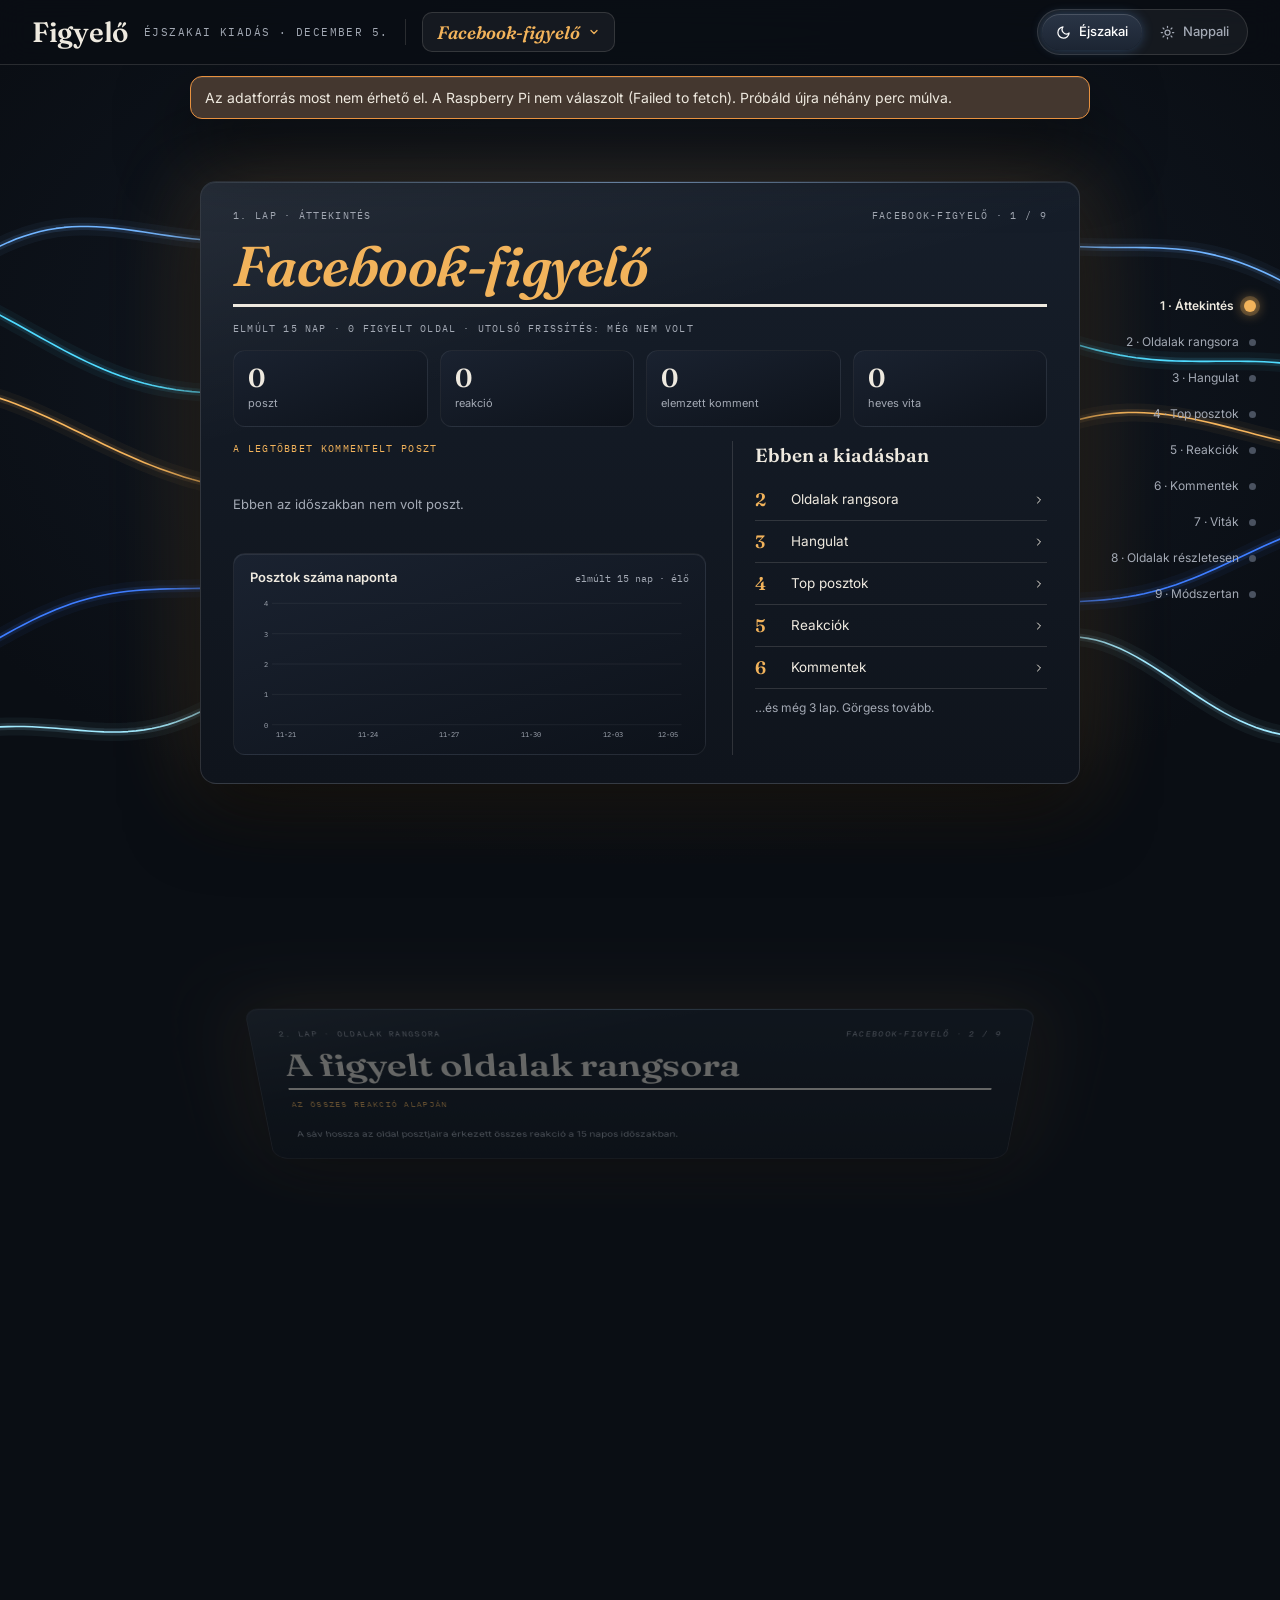
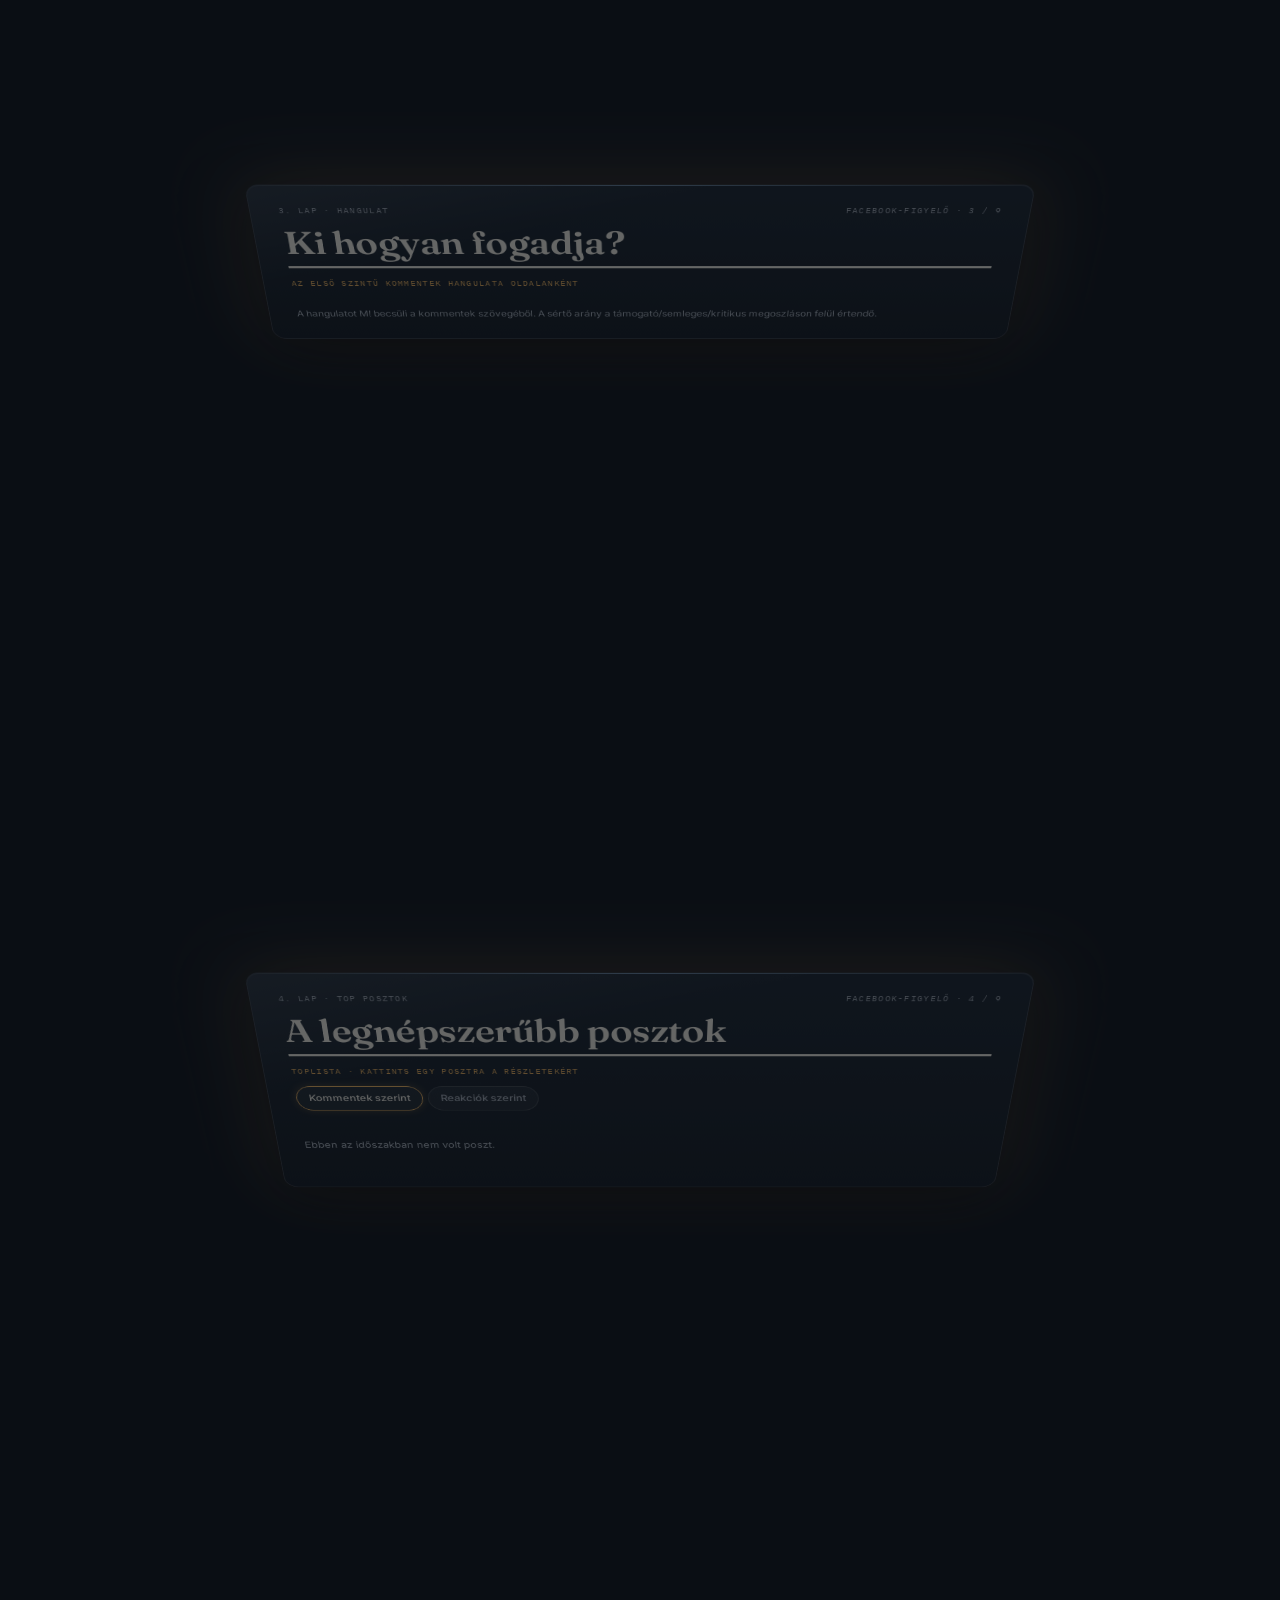
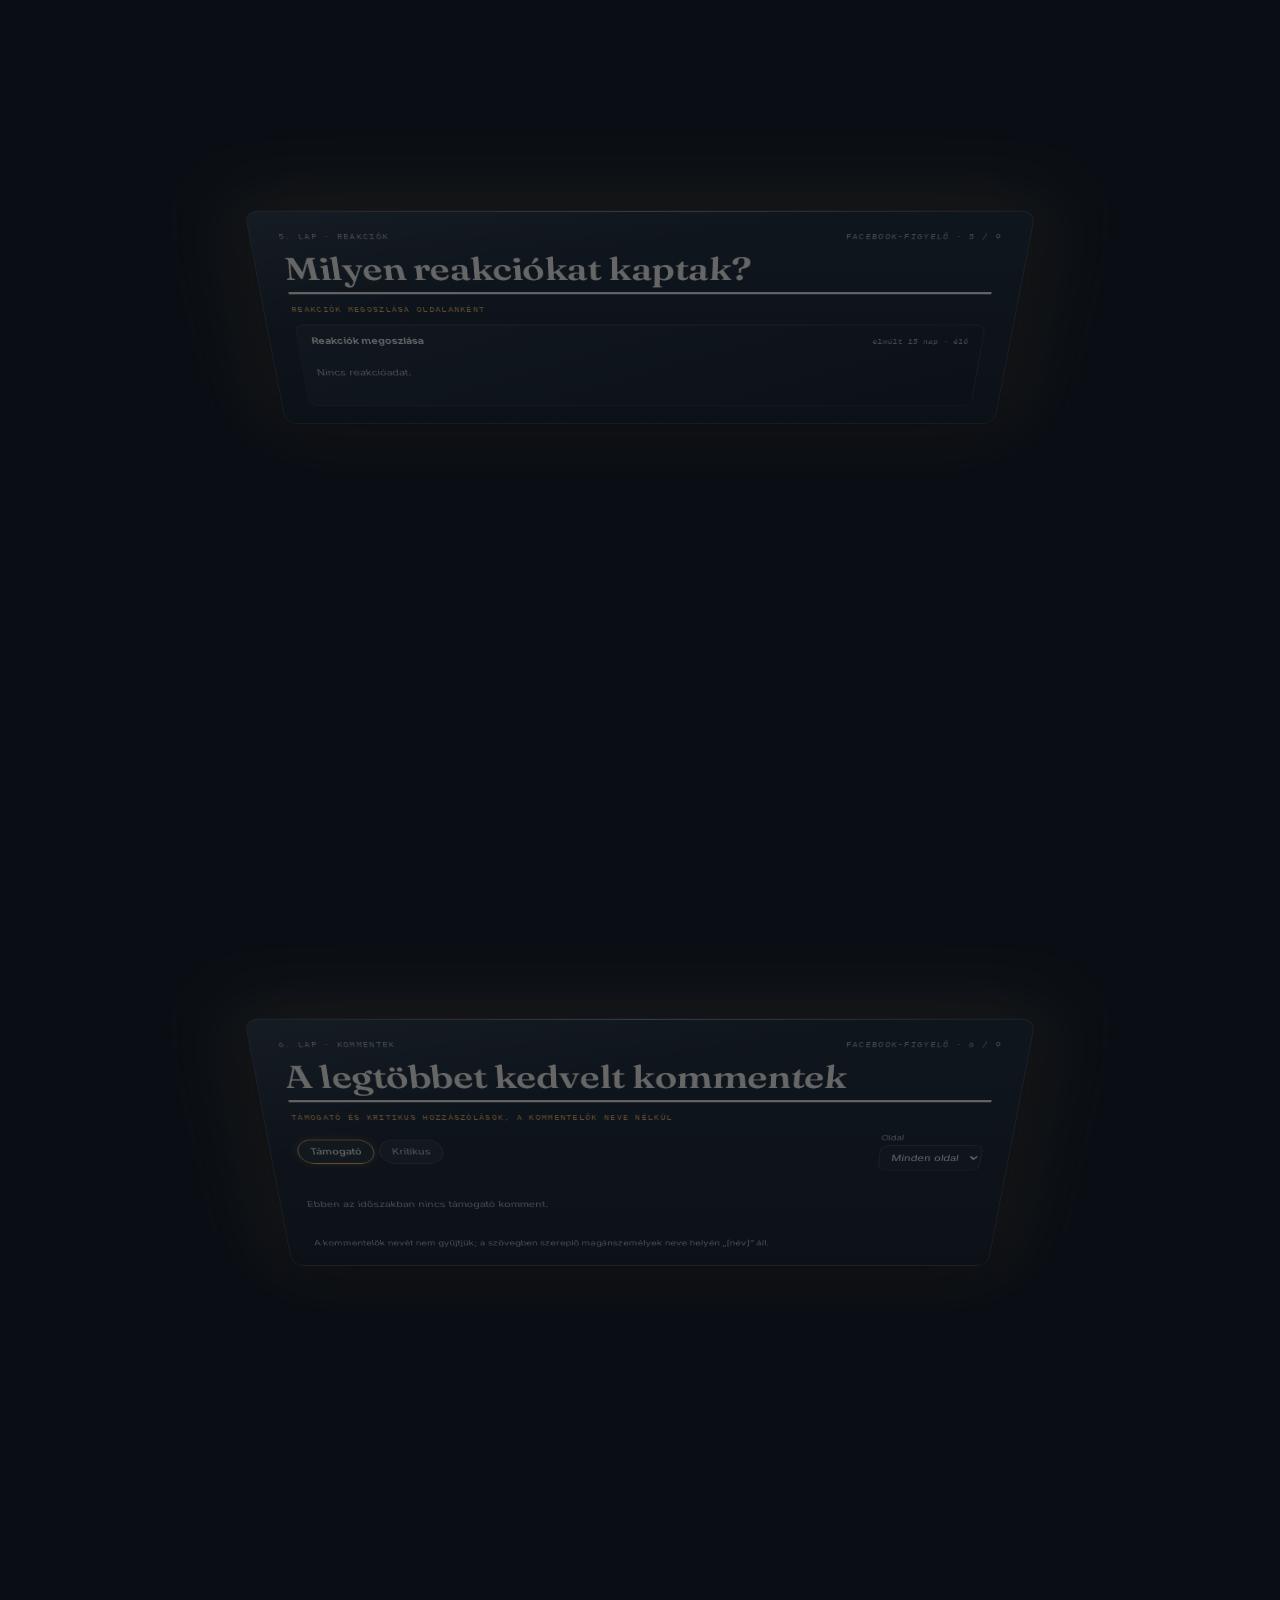
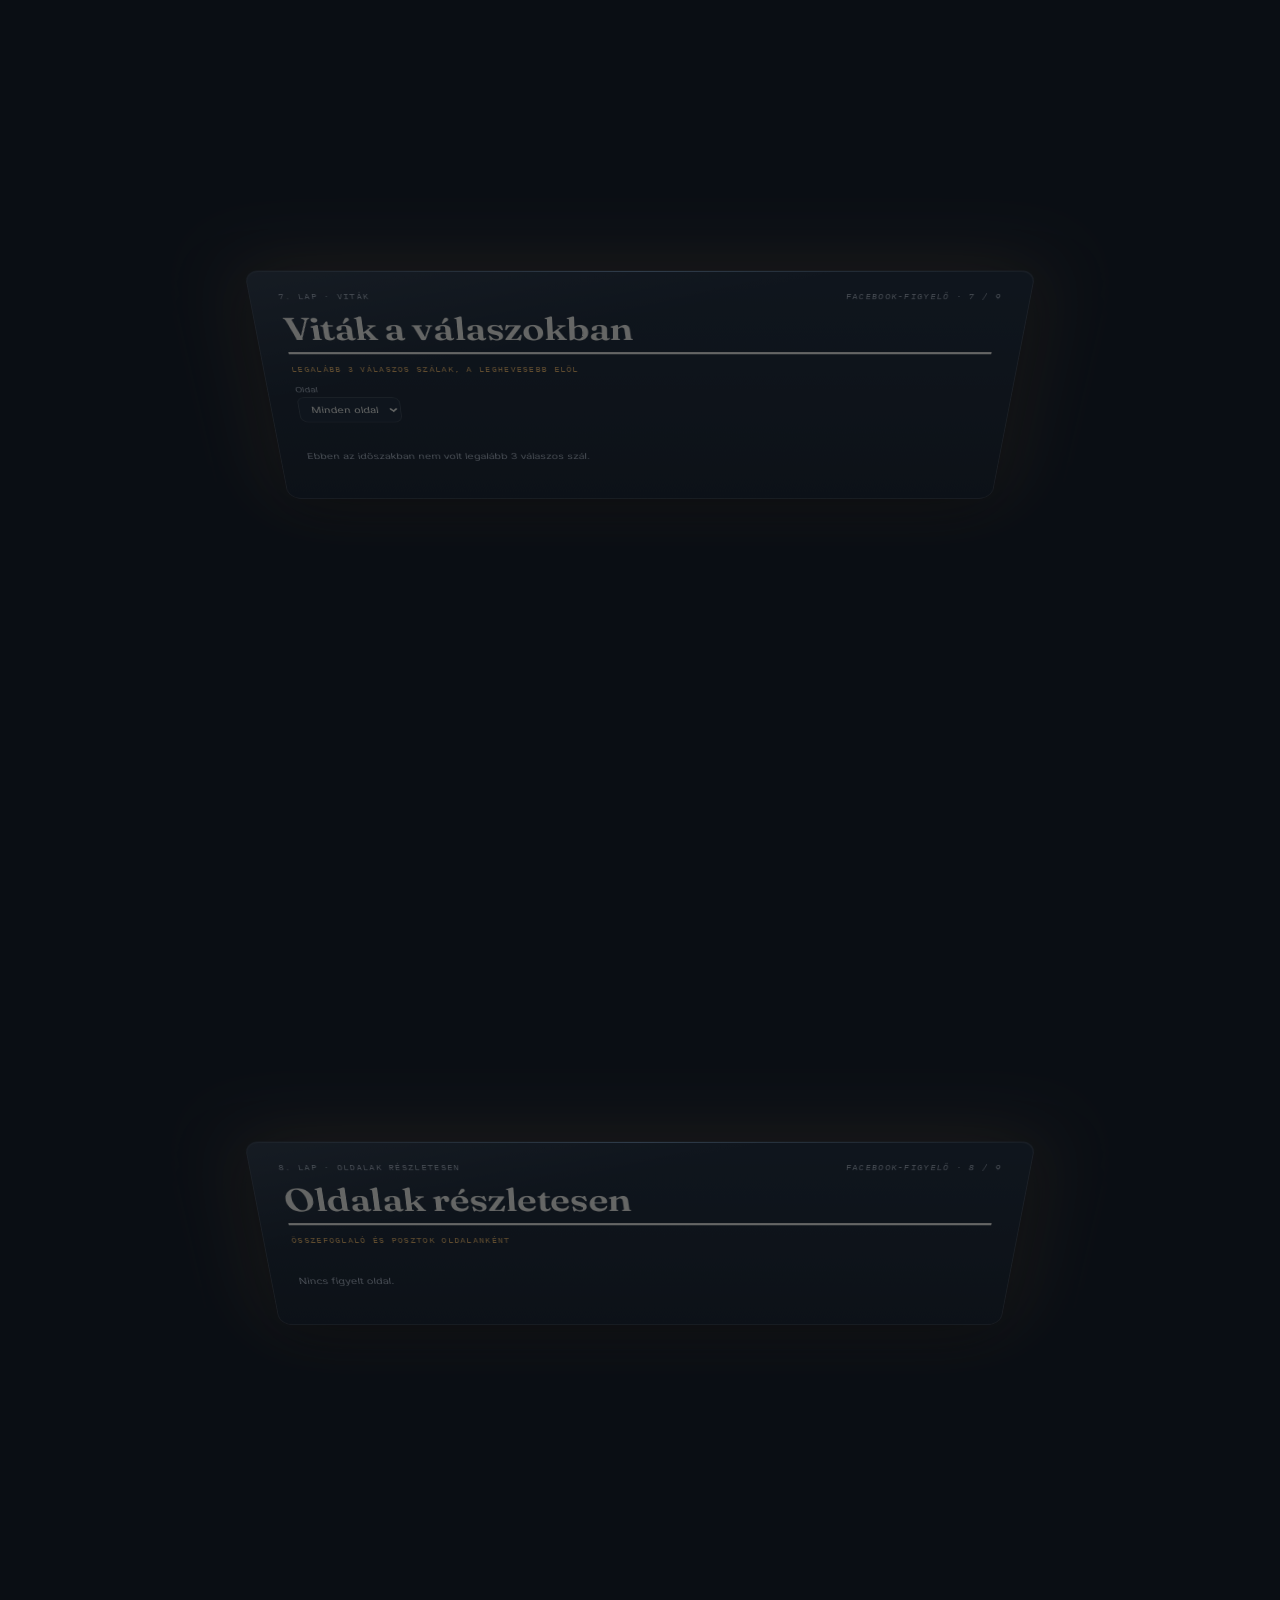
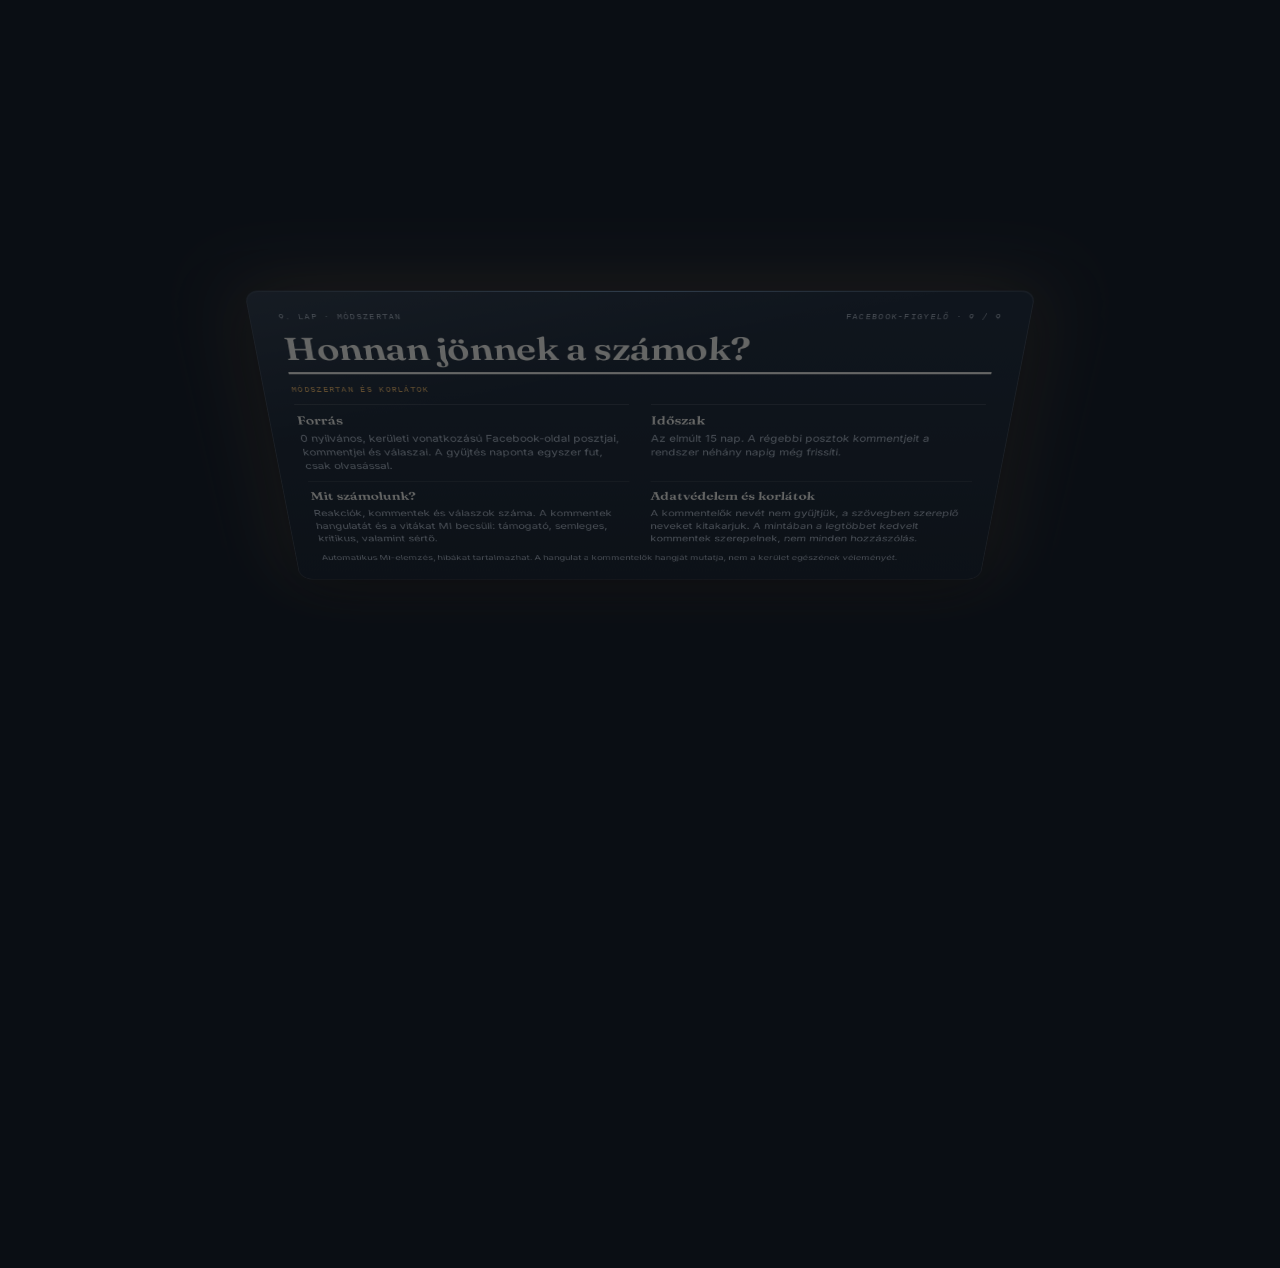
==== commit 1f6fc6ee: "Update index.html" ====
--- a/fb/index.html
+++ b/fb/index.html
@@ -281,6 +281,8 @@
 .slegend { display: flex; flex-wrap: wrap; gap: 6px 16px; font-size: 12px; color: var(--muted); }
 .slegend span { display: inline-flex; align-items: center; gap: 6px; }
 .slegend i { width: 10px; height: 10px; border-radius: 2px; display: block; }
+.rxleg { gap: 8px 18px; }
+.rxleg .rg { font-size: 18px; line-height: 1; }
 .tone-row details summary, .pg details summary { cursor: pointer; color: var(--acc); font-size: 12px; font-weight: 500; }
 .tone-row details p { margin: 6px 0 0; font-size: 14px; color: var(--muted); max-width: 70ch; }
 .post { display: grid; grid-template-columns: 30px minmax(0, 1fr); gap: 12px; padding: 10px 0; border-bottom: 1px solid var(--hair); text-align: left; width: 100%; background: none; border-left: 0; border-right: 0; border-top: 0; cursor: pointer; color: inherit; font: inherit; }
@@ -525,7 +527,7 @@
   reactions() {
     const types = Object.keys(RX);
     const rows = D.accounts.filter(a => arr(a.reactions).length).map(a => { const tot = a.reactions.reduce((s, r) => s + r.n, 0) || 1; return '<div class="tone-row"><div class="hd"><span class="nm" style="font-size:15px">' + esc(a.name) + '</span><span class="note">' + rxChips(a.reactions.slice(0, 4)) + '</span></div><div class="sbar">' + types.map(t => { const r = a.reactions.find(x => x.type === t); return r ? '<div style="width:' + (r.n / tot * 100).toFixed(2) + "%;background:" + RX[t][2] + '" title="' + esc(RX[t][0] + ": " + r.n) + '"></div>' : ""; }).join("") + "</div></div>"; }).join("");
-    return panel("Reakciók megoszlása", "elmúlt " + (D.window_days || 15) + " nap · élő", rows ? '<div style="color:var(--panel-fg)">' + rows + "</div>" + '<div class="slegend" style="margin-top:10px">' + types.map(t => '<span><i style="background:' + RX[t][2] + '"></i>' + RX[t][0] + "</span>").join("") + "</div>" : '<p class="empty">Nincs reakcióadat.</p>');
+    return panel("Reakciók megoszlása", "elmúlt " + (D.window_days || 15) + " nap · élő", rows ? '<div style="color:var(--panel-fg)">' + rows + "</div>" + '<div class="slegend rxleg" style="margin-top:10px">' + types.map(t => '<span title="' + esc(RX[t][0]) + '"><i style="background:' + RX[t][2] + '"></i><span class="rg" role="img" aria-label="' + esc(RX[t][0]) + '">' + RX[t][1] + "</span></span>").join("") + "</div>" : '<p class="empty">Nincs reakcióadat.</p>');
   },
   comments() {
     const key = st.ctab === "neg" ? "top_neg" : "top_pos";
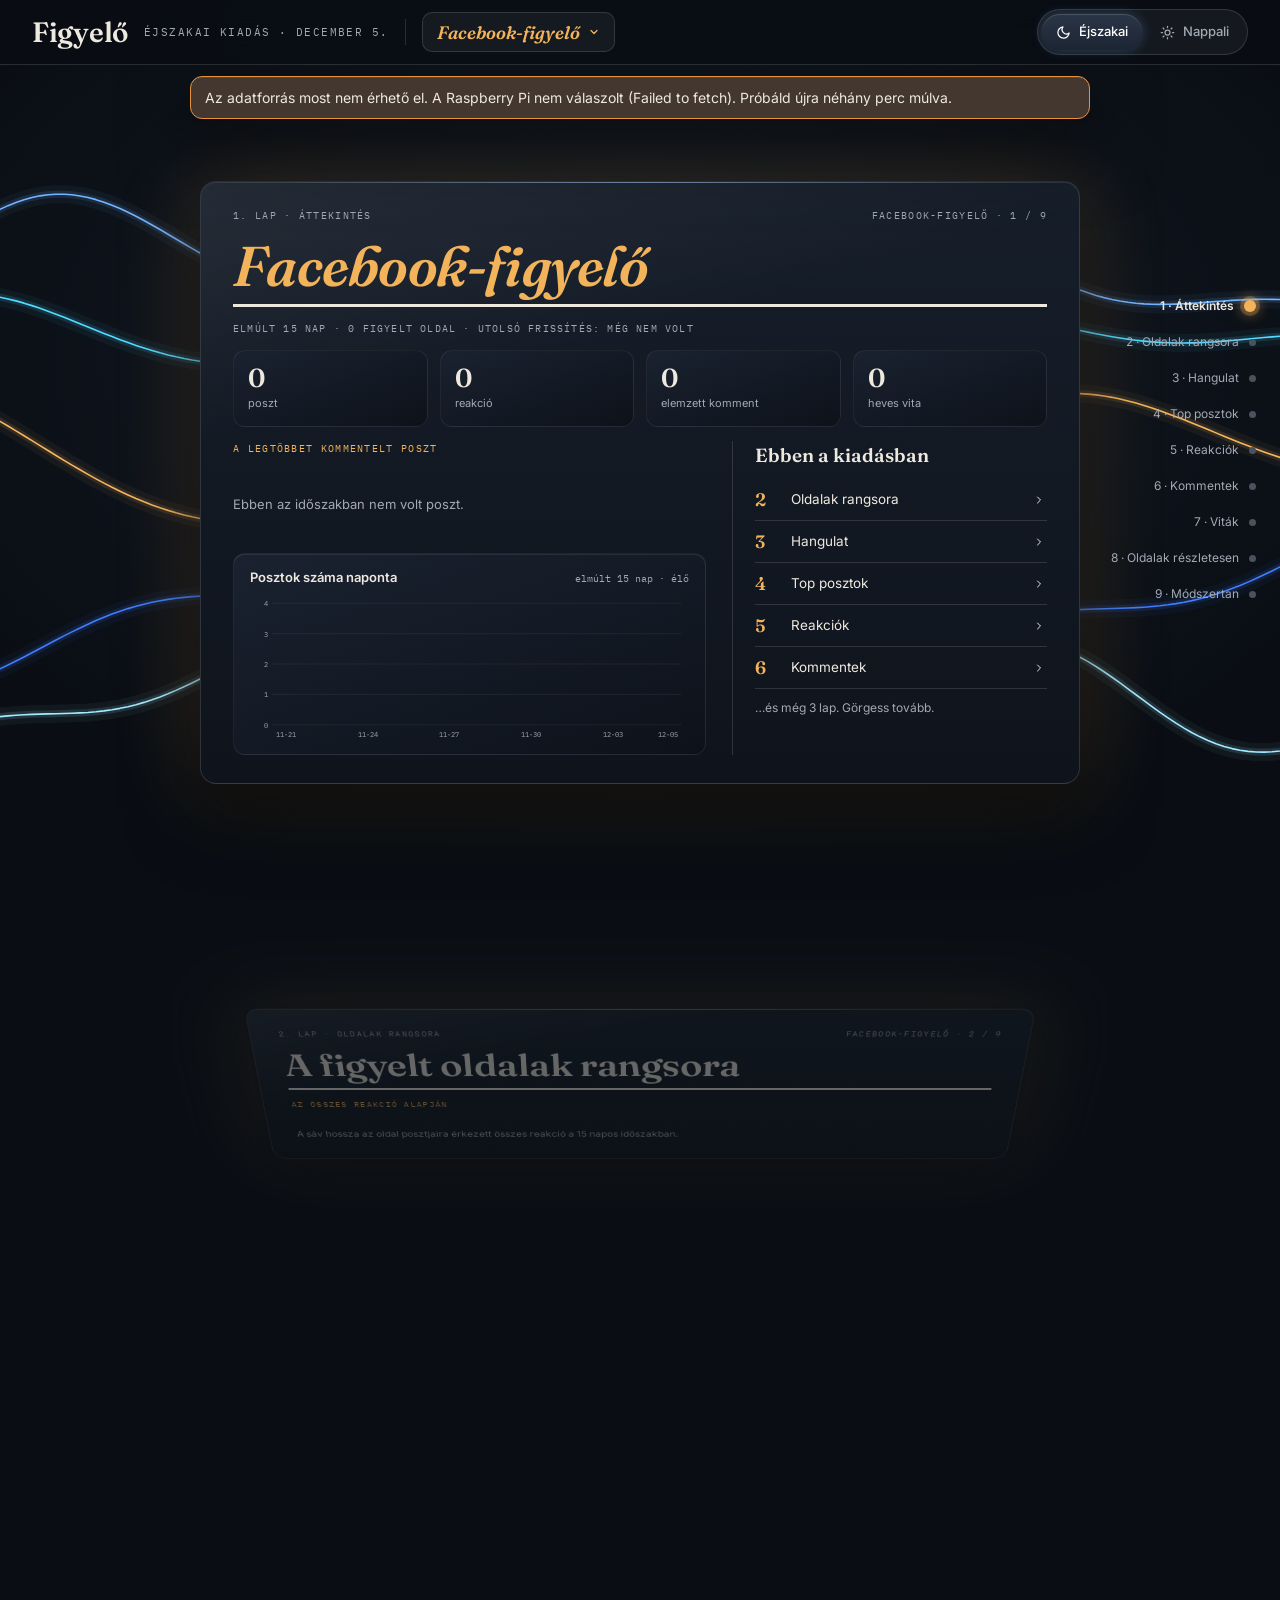
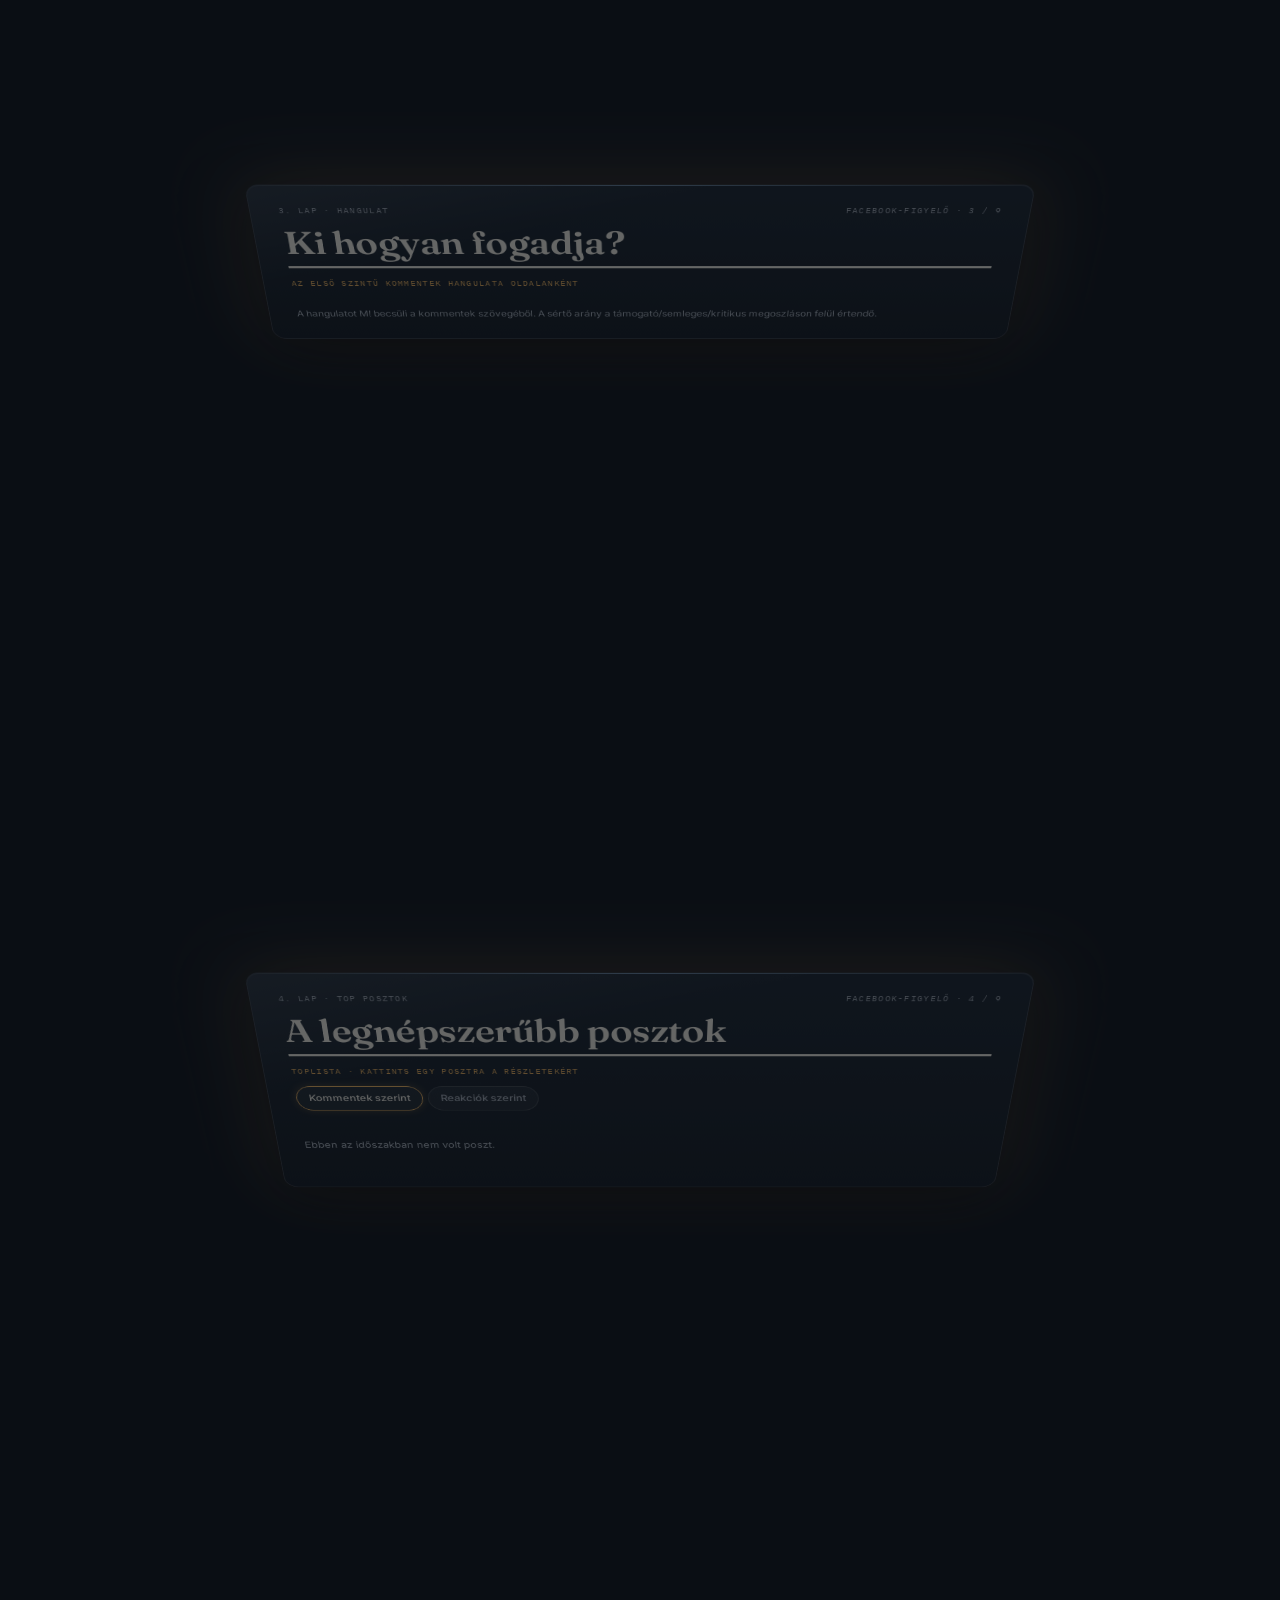
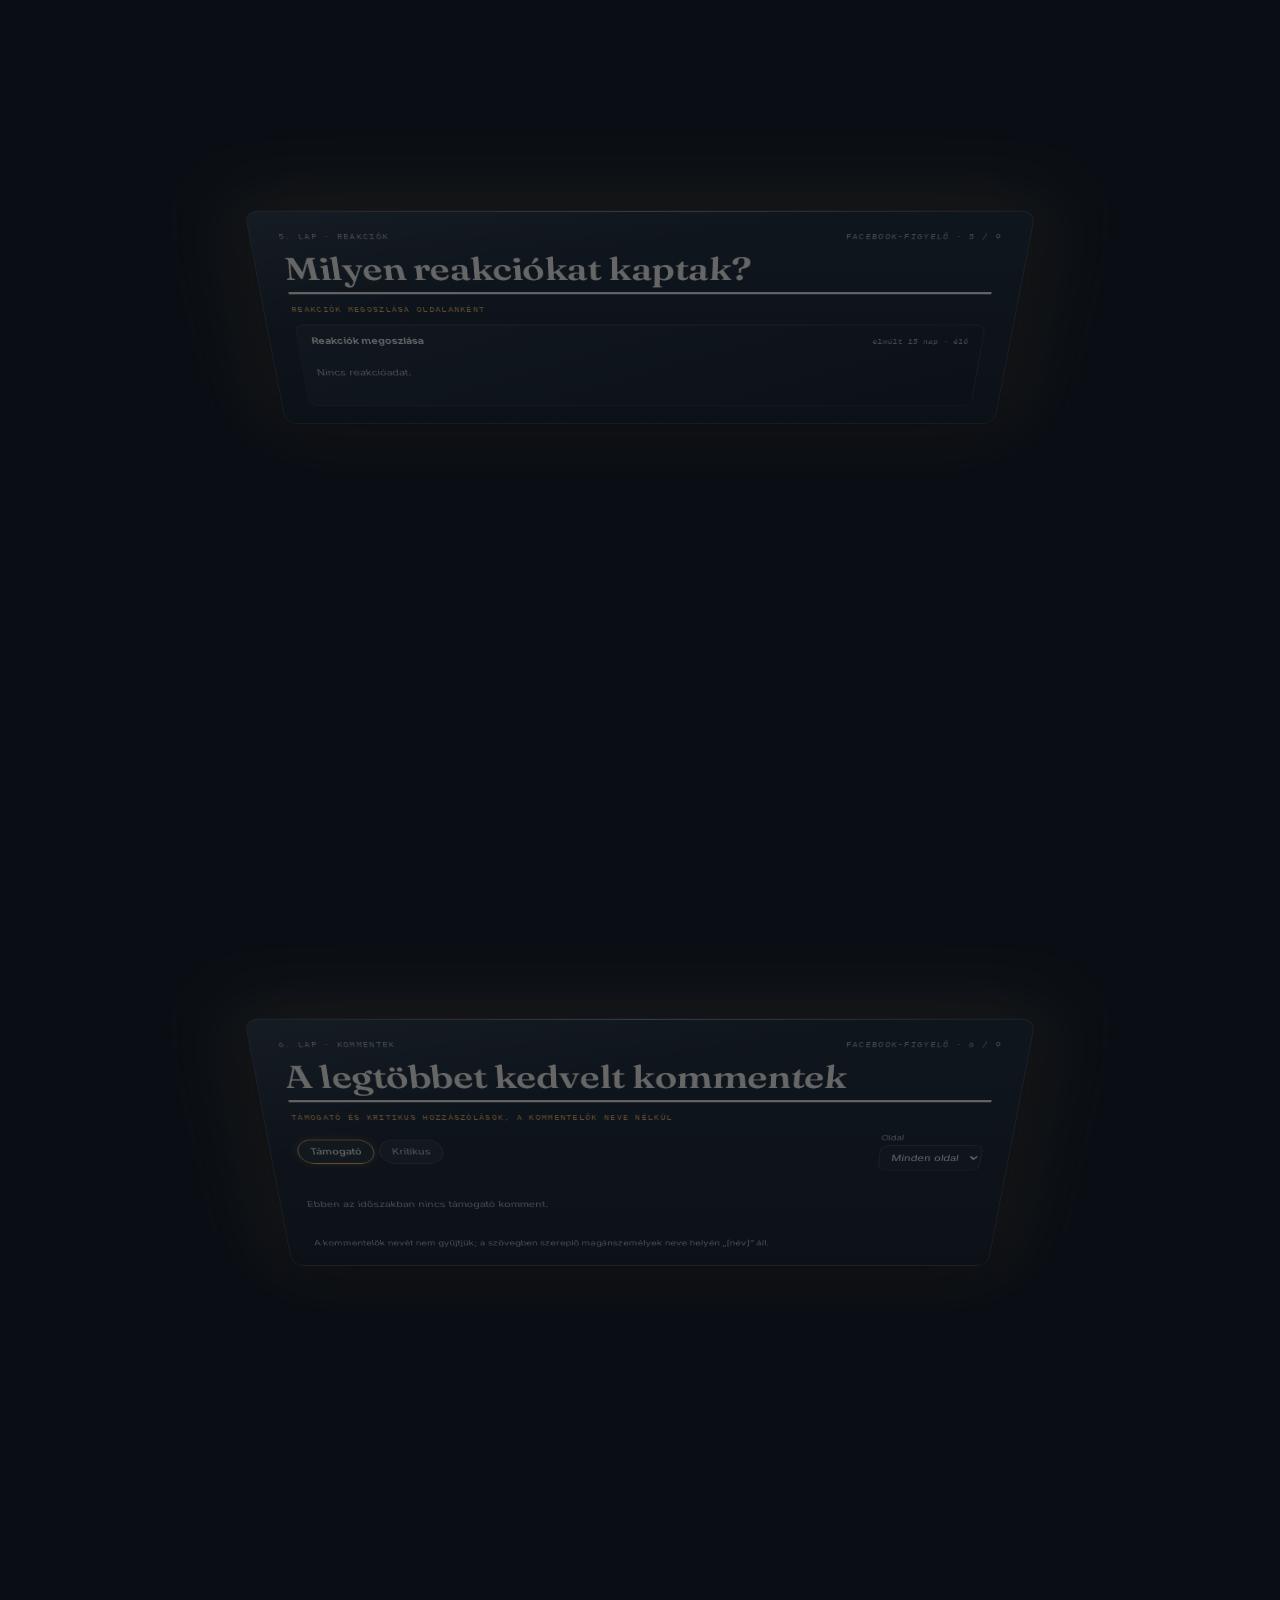
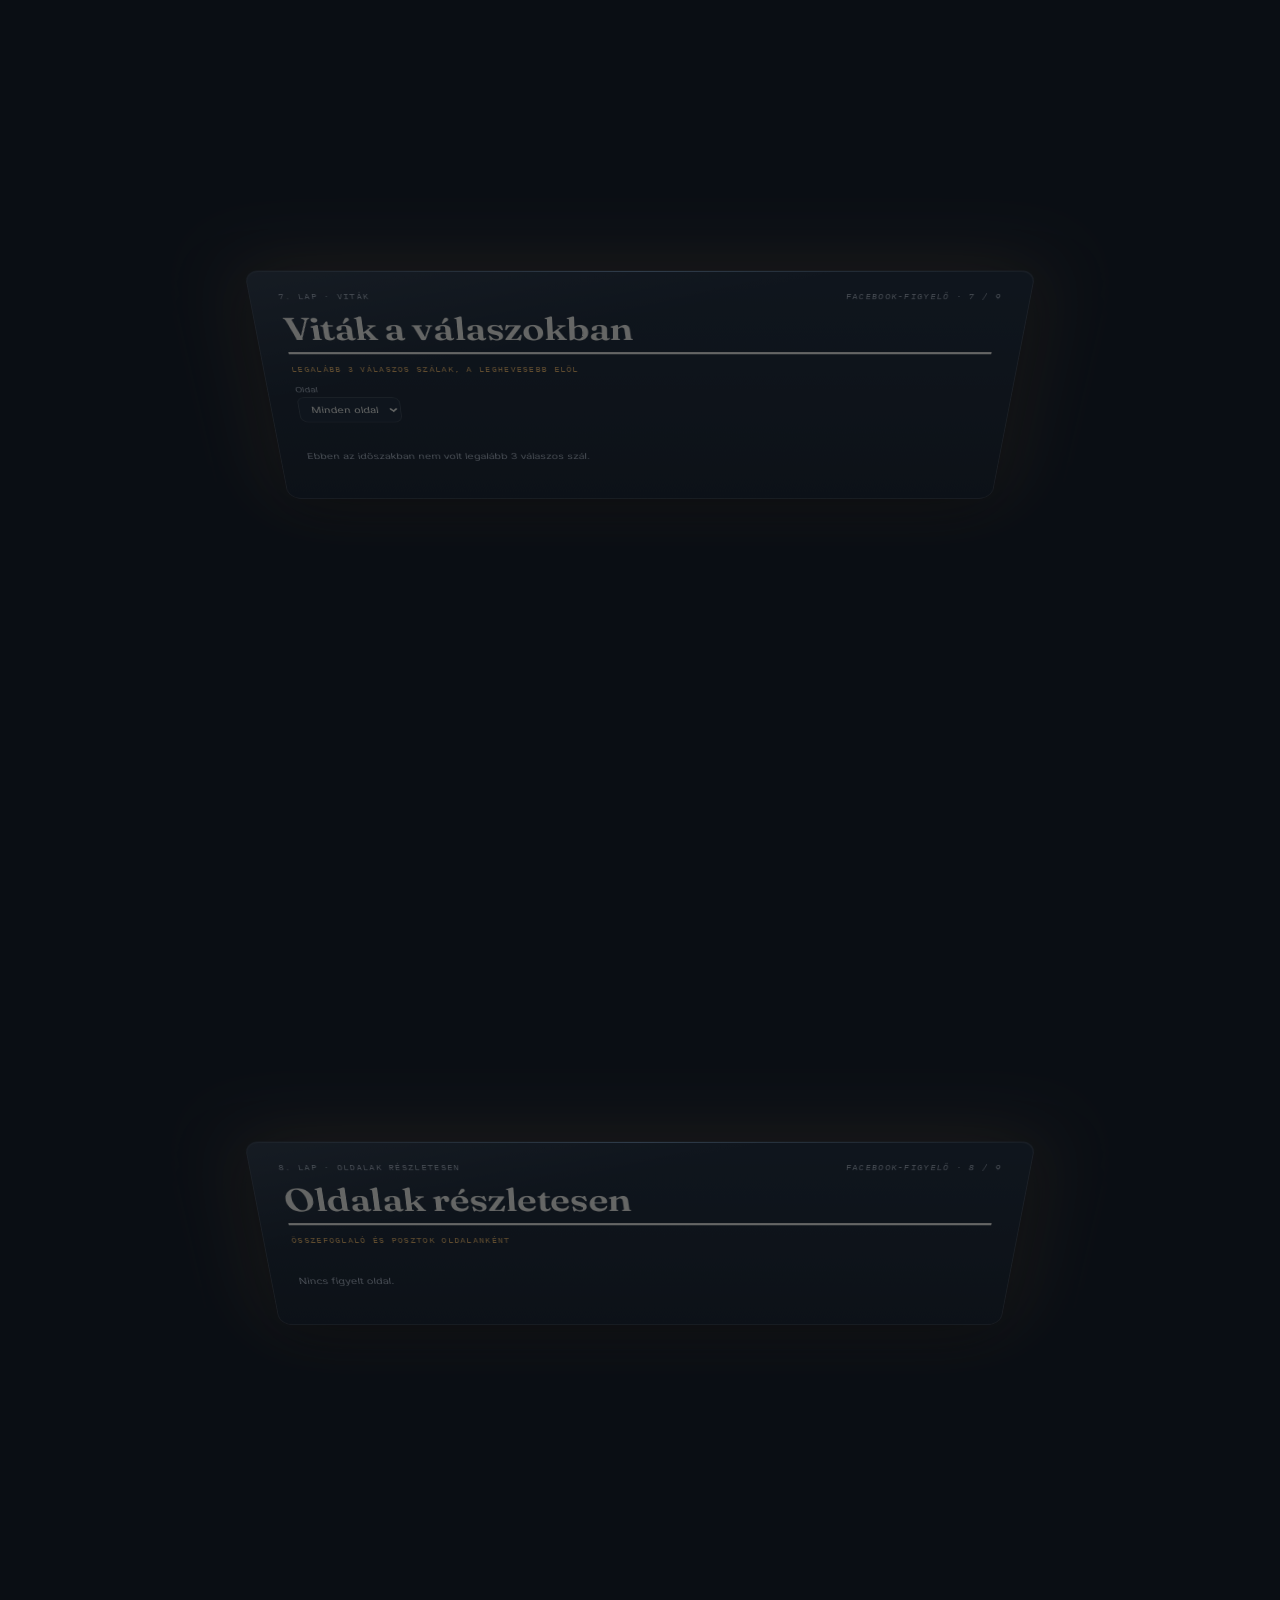
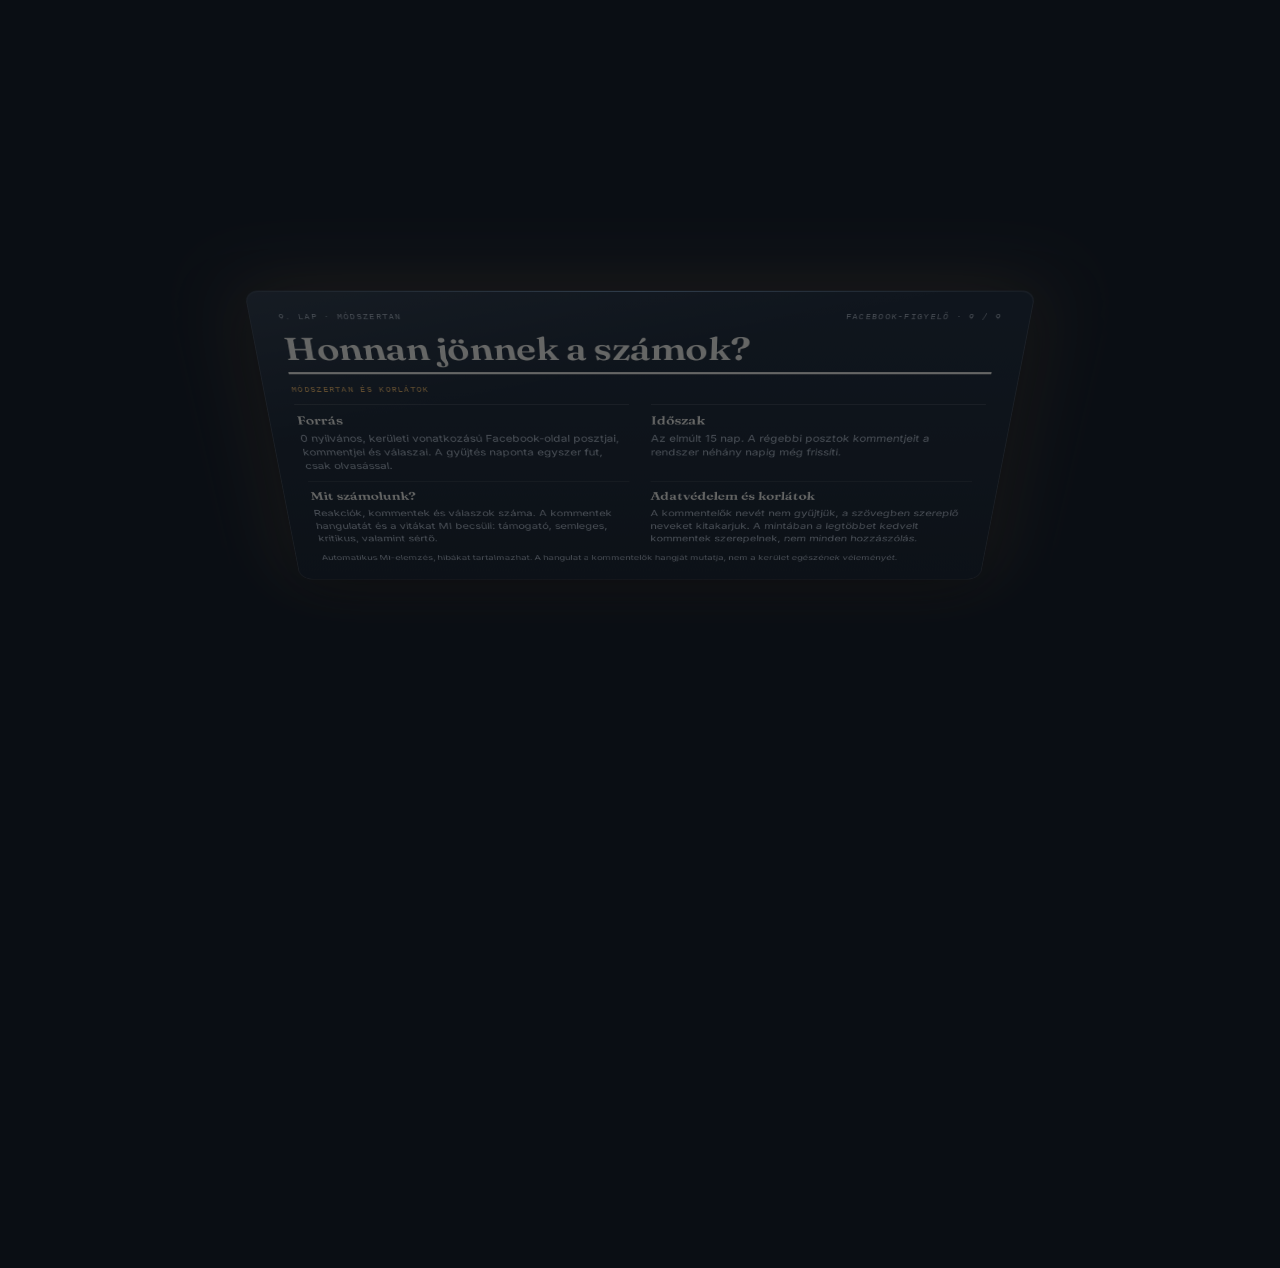
==== commit f939275e: "Update index.html vita szálak megjelenítése" ====
--- a/fb/index.html
+++ b/fb/index.html
@@ -488,7 +488,7 @@
   return '<div class="col">' + list.map(d => '<div class="deb"><div class="hd"><span class="dbadge ' + dcls(d.label) + '">' + esc(d.label) + "</span><span>" + d.n + " válasz" + (d.accName ? " · " + esc(d.accName) : "") + " · „" + esc(short(d.post_title, 48)) + "”</span>" + (d.author ? '<span class="vd mix">A szerző is beszállt</span>' : "") + "</div>" +
     '<div style="font-size:14px;line-height:1.45"><b>Kiinduló komment:</b> „' + textHTML(d.root) + '”</div><div class="dbar" role="img" aria-label="Egyetért ' + d.agree + "%, vitatkozik " + d.dis + '%"><div style="width:' + d.agree + '%;background:var(--pos)"></div><div style="width:' + d.dis + '%;background:var(--neg)"></div></div>' +
     '<div class="note">Egyetért: ' + d.agree + "% · Vitatkozik: " + d.dis + "% · Sértő válasz: " + d.toxic + "</div>" + (d.summary ? '<div style="font-size:13px;color:var(--muted)">' + esc(d.summary) + "</div>" : "") +
-    (showOpen ? '<button type="button" class="link" data-open="' + esc(d.post_id) + '">A poszt megnyitása →</button>' : "") + "</div>").join("") + "</div>";
+    '<div>' + threadHTML({ id: "d:" + d.id, thread: { replies: arr(d.replies), debate: d, summary: "" } }) + '</div>' + (showOpen ? '<button type="button" class="link" data-open="' + esc(d.post_id) + '">A poszt megnyitása →</button>' : "") + "</div>").join("") + "</div>";
 }
 function postRow(p, i, metric) {
   return '<button type="button" class="post" data-open="' + esc(p.id) + '"><span class="r">' + (i + 1) + "</span><span><b>" + esc(p.text ? short(p.text, 160) : "(kép vagy videó szöveg nélkül)") + '</b><span class="meta"><span>' + esc(p.acc.name) + " · " + fmtDate(p.date) + "</span>" + verdict(p.verdict) +
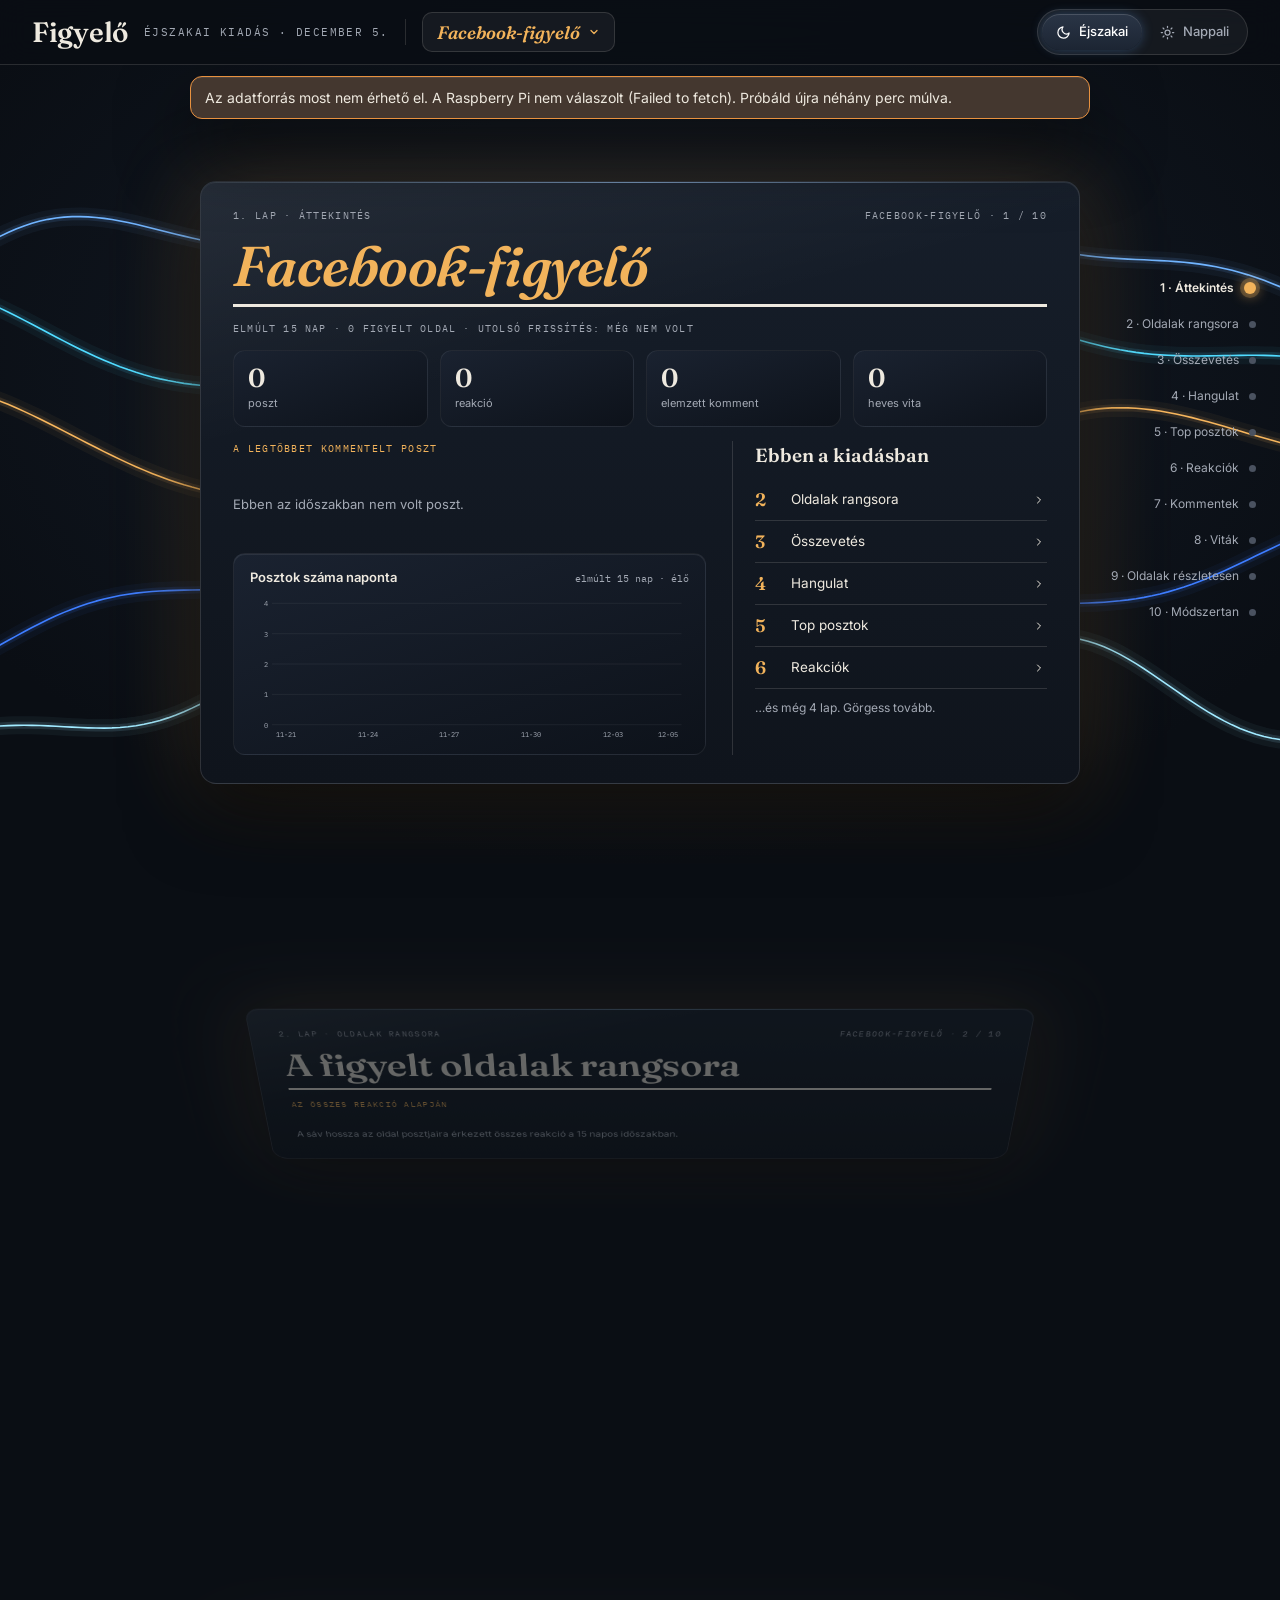
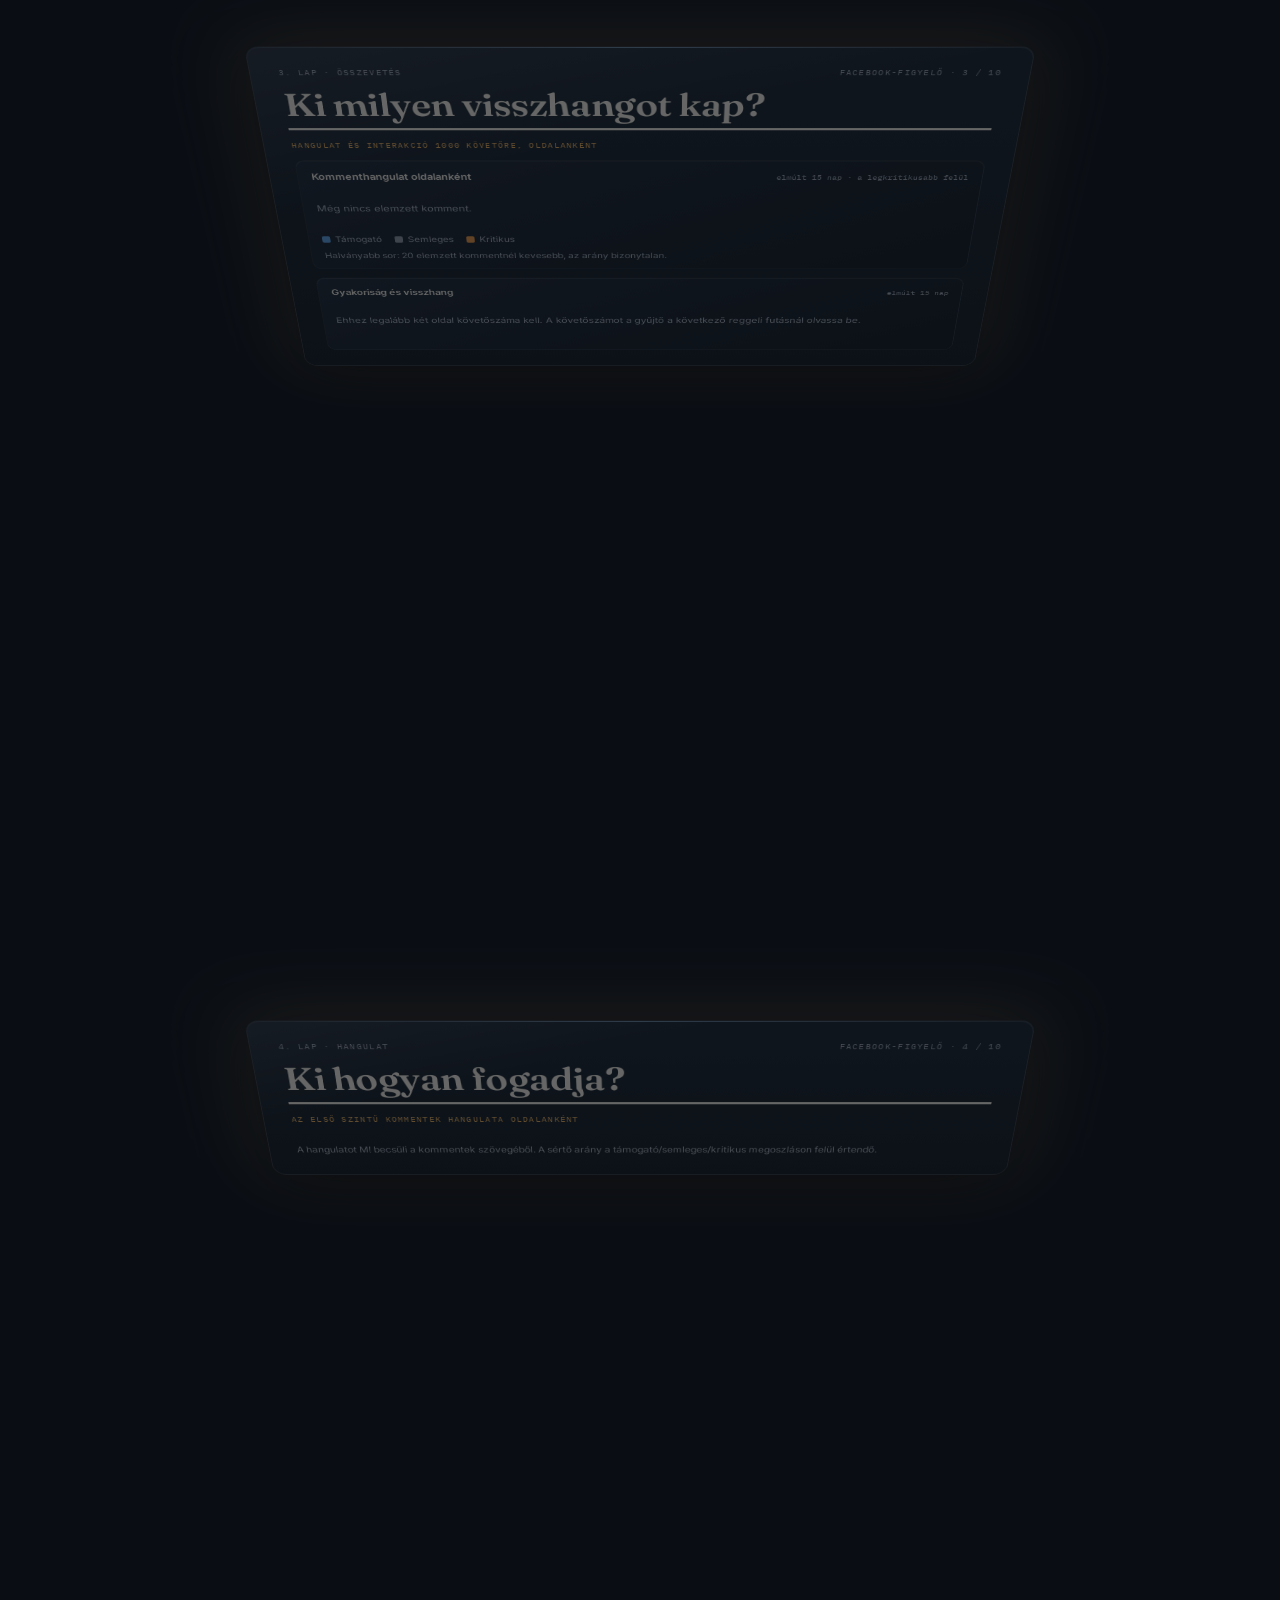
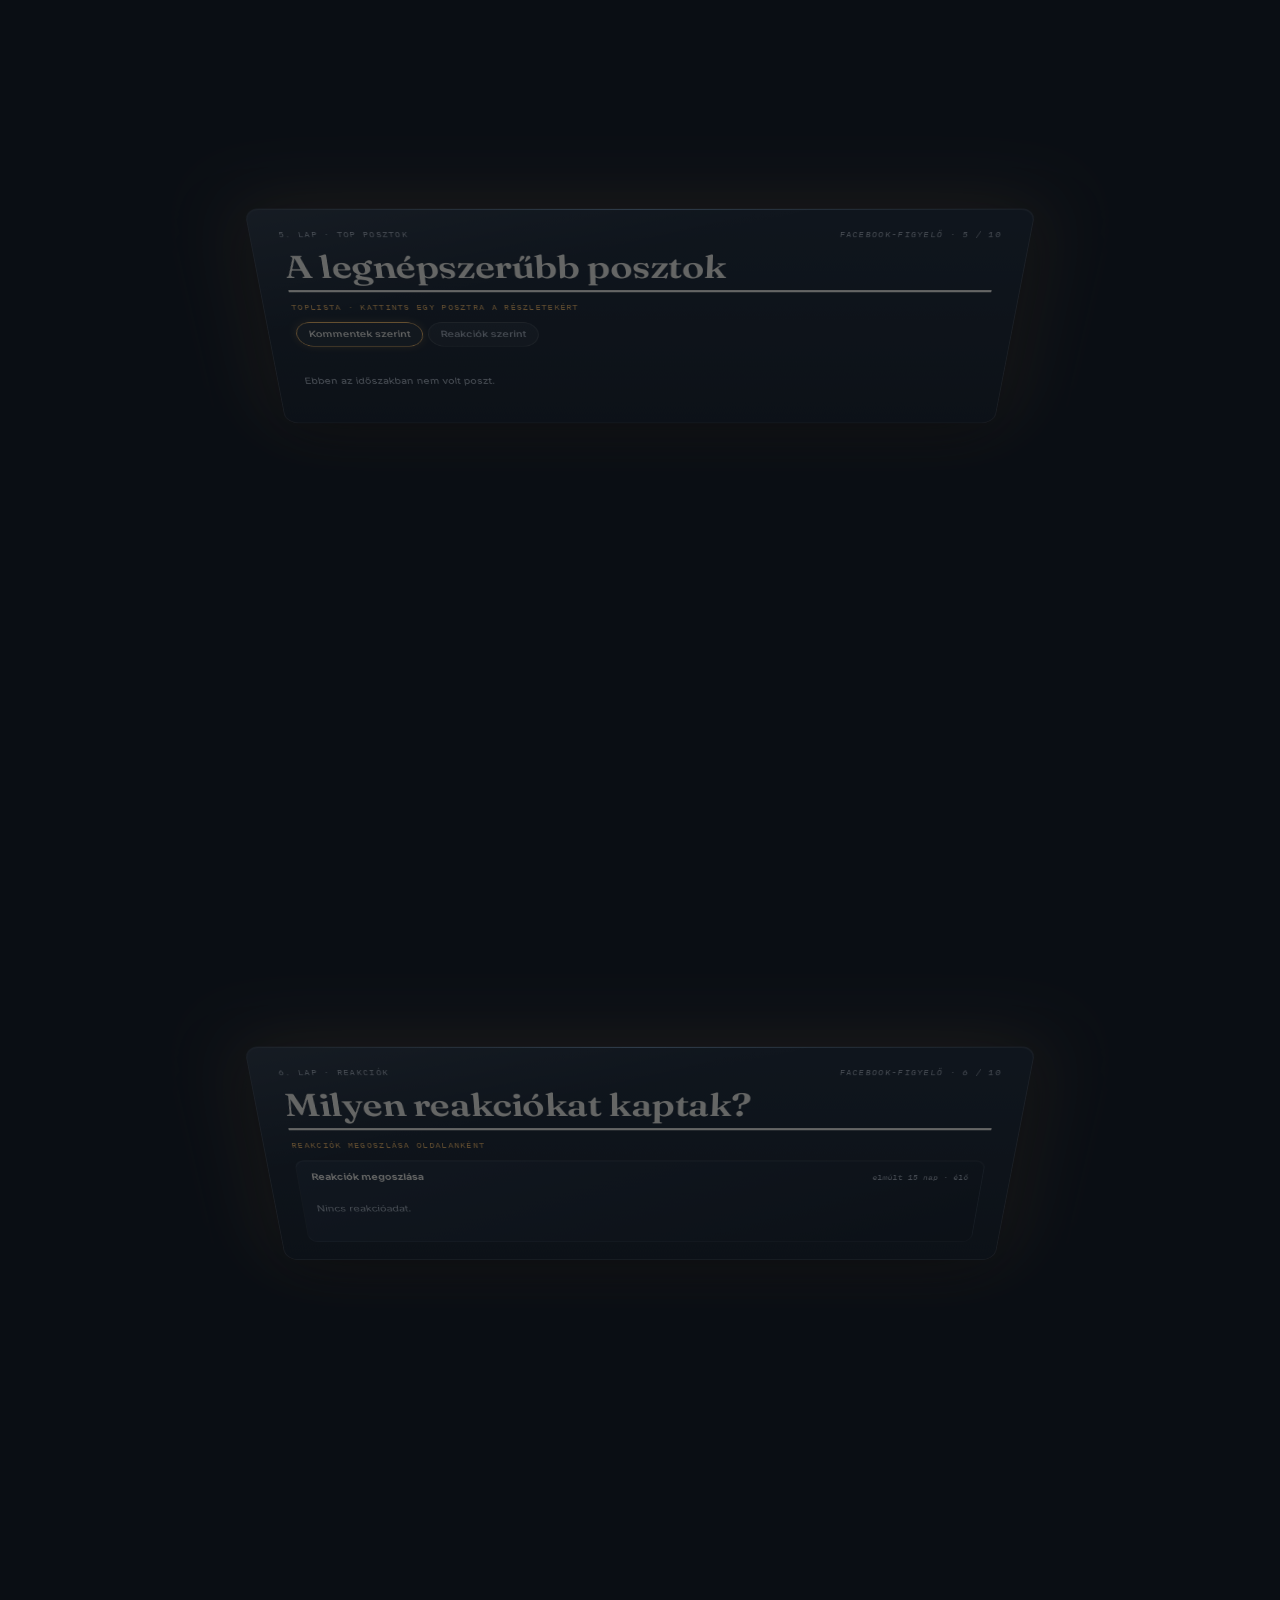
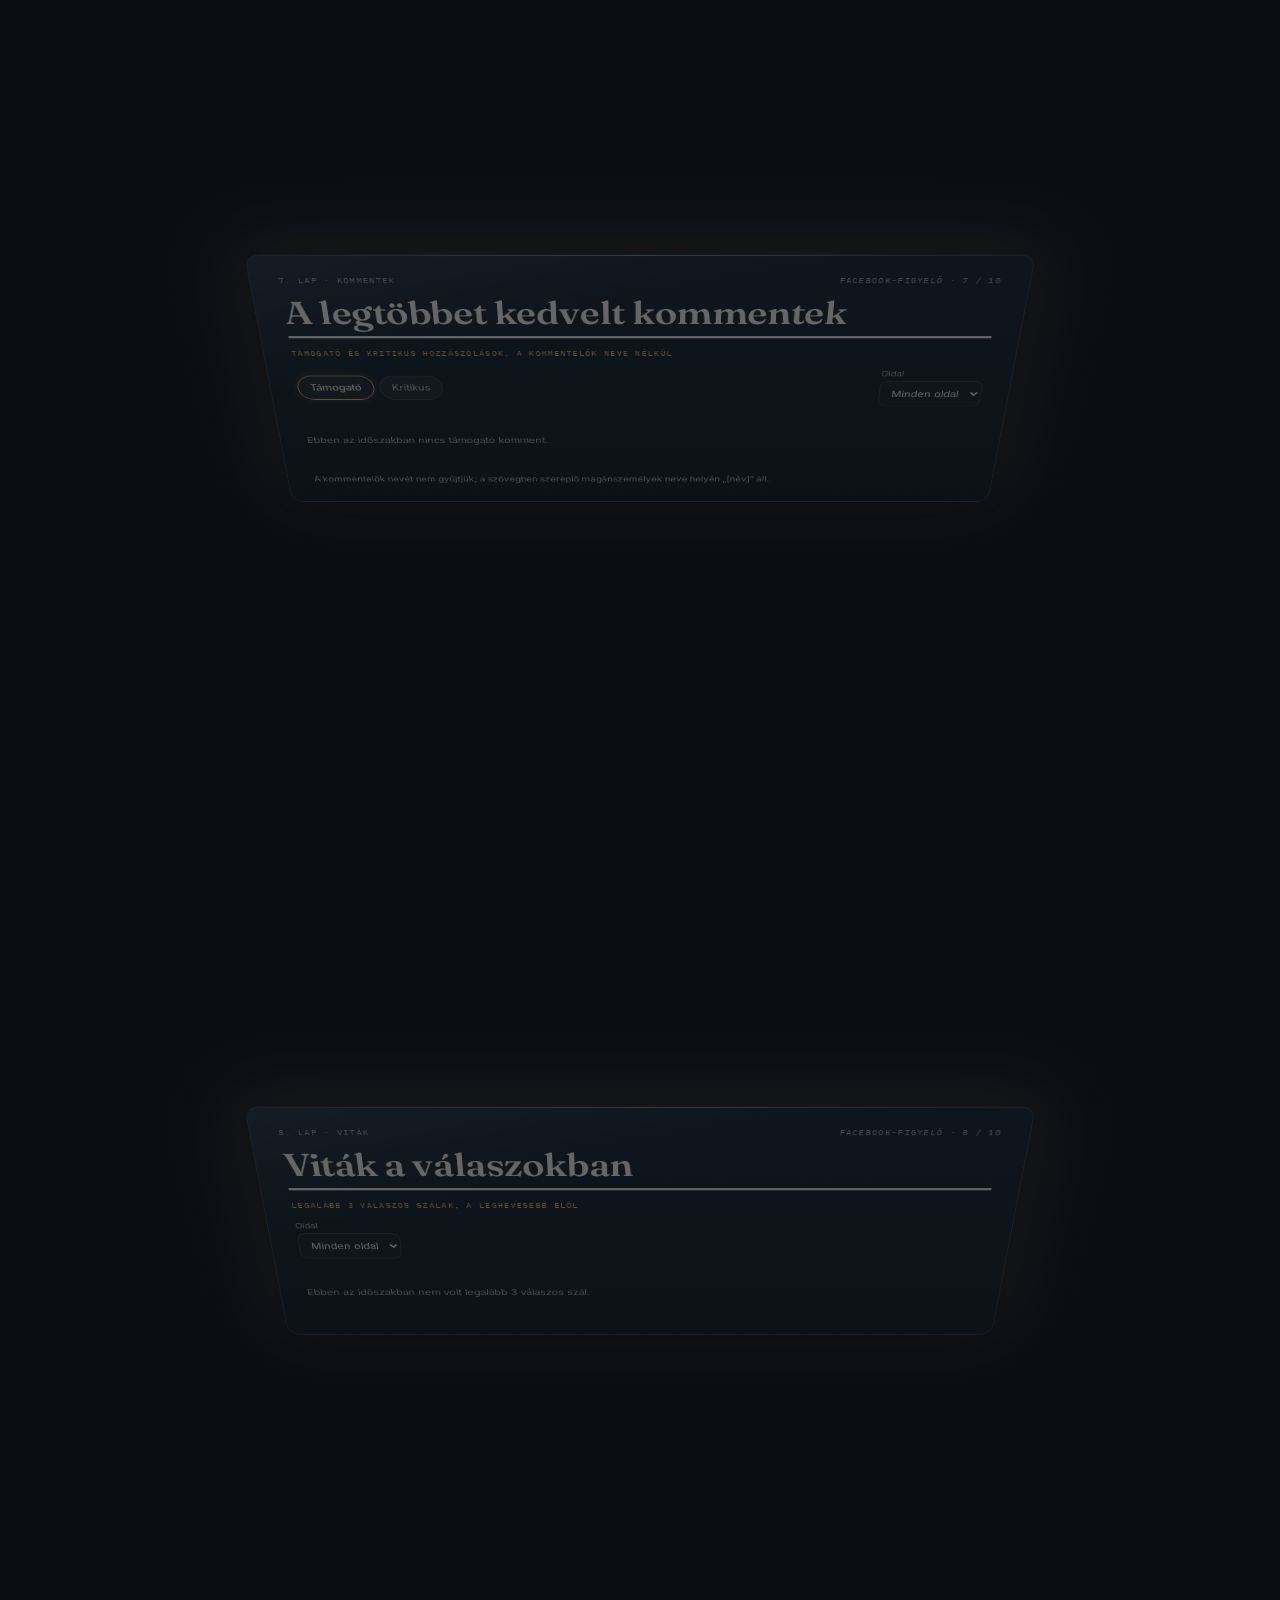
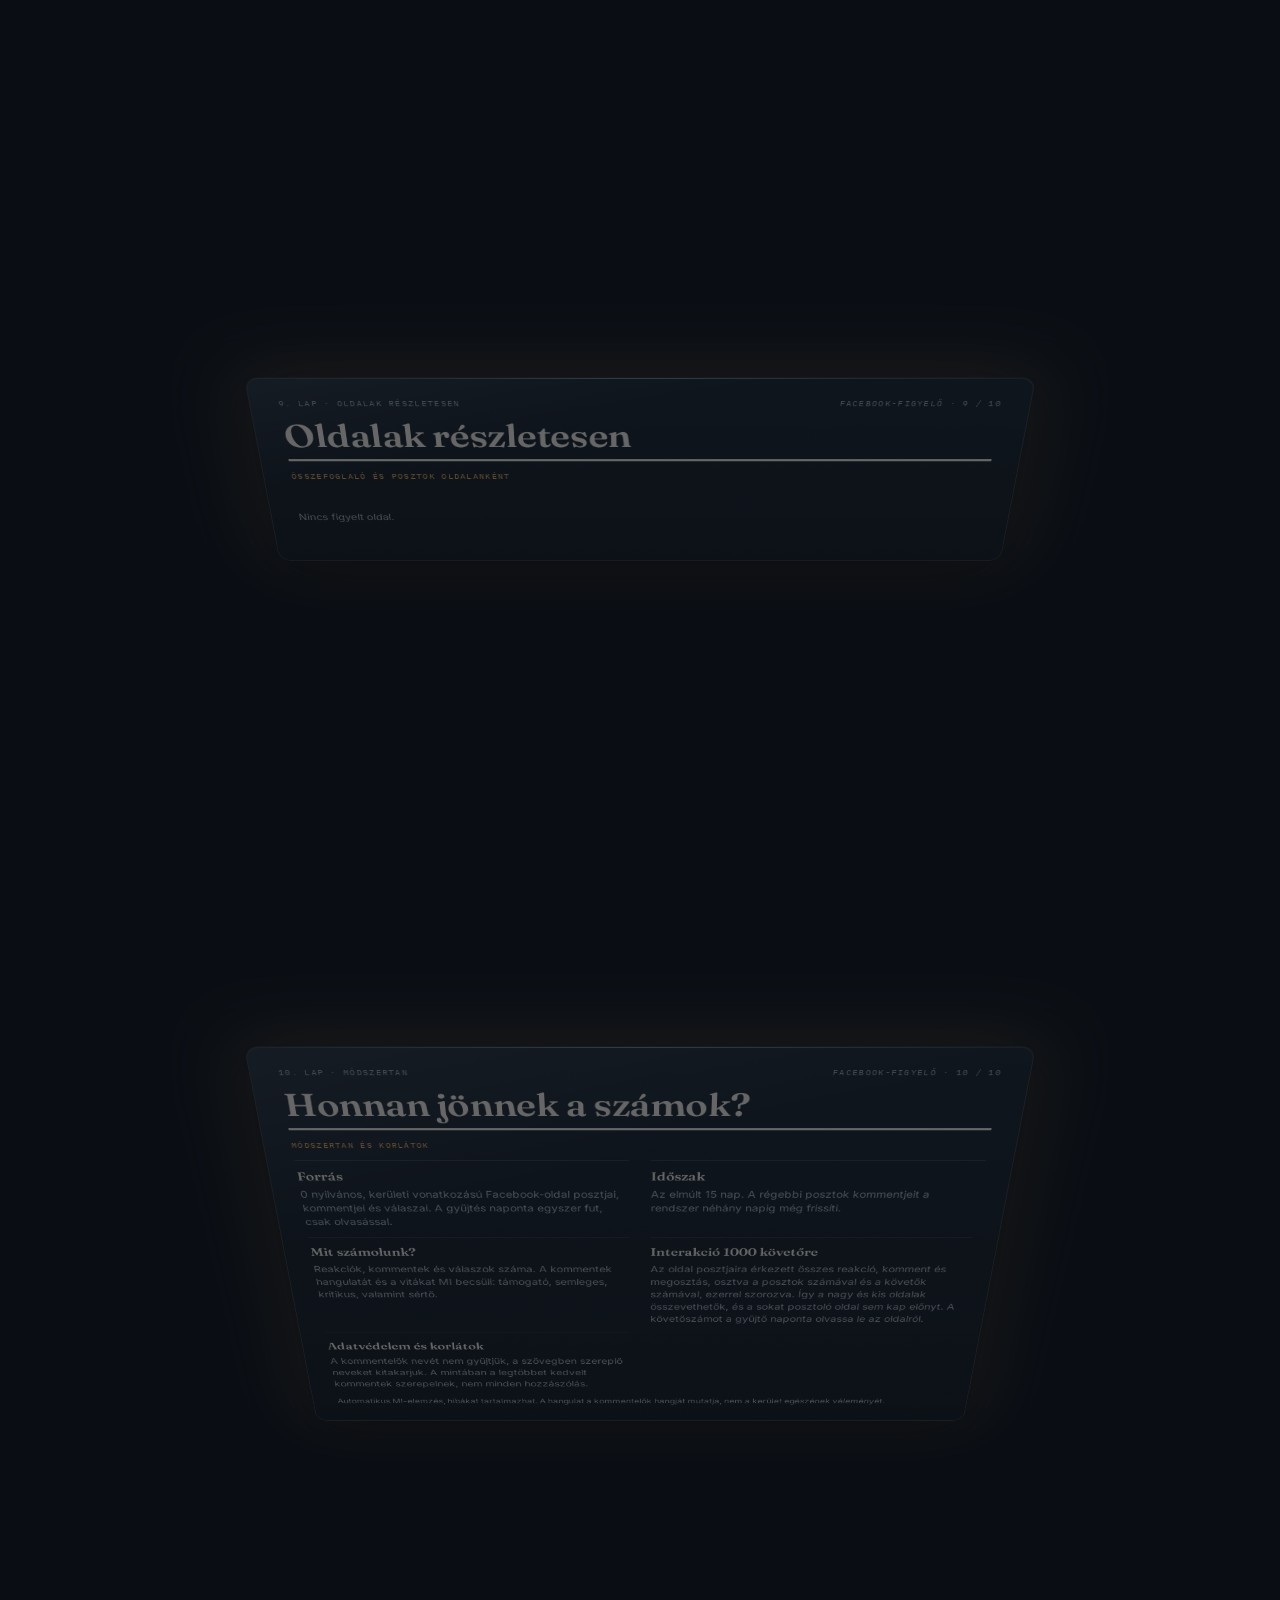
==== commit 4de68fdd: "Update index.html szórás update" ====
--- a/fb/index.html
+++ b/fb/index.html
@@ -324,6 +324,16 @@
 .pg .role { font-size: 13px; color: var(--muted); }
 .summary { margin: 0; font-size: 15px; line-height: 1.55; max-width: 70ch; }
 .bars svg { display: block; width: 100%; height: auto; }
+/* Összevetés */
+.cmp-row { display: flex; flex-direction: column; gap: 5px; padding: 9px 0; border-bottom: 1px solid rgba(255,255,255,0.08); }
+.cmp-row.low { opacity: 0.55; }
+.cmp-hd { display: flex; justify-content: space-between; align-items: baseline; gap: 10px; flex-wrap: wrap; font-size: 13px; }
+.cmp-nm { font-weight: 600; }
+.cmp-nm small { font-weight: 400; color: var(--panel-muted); }
+.cmp-eng { font-family: var(--font-mono); font-size: 11px; color: var(--panel-muted); font-variant-numeric: tabular-nums; }
+.cmp-eng b { font-family: var(--font-display); font-size: 15px; color: var(--panel-fg); }
+.panel .note { color: var(--panel-muted); margin-top: 8px; }
+.scat text { font-family: "IBM Plex Mono", monospace; }
 /* Poszt-részletező */
 .ov { position: fixed; inset: 0; z-index: 400; background: rgba(6, 9, 14, 0.62); backdrop-filter: blur(6px); -webkit-backdrop-filter: blur(6px); display: flex; align-items: flex-start; justify-content: center; padding: calc(var(--top) + 16px) 16px 40px; overflow-y: auto; }
 html.nappali .ov { background: rgba(60, 50, 30, 0.35); }
@@ -347,7 +357,7 @@
         </button>
         <ul class="menu-list" id="menu-list" hidden>
           <li><a href="../hirek/"><span class="lbl"><span class="dot" style="background:var(--hir)"></span>Hírfigyelő</span><span class="mono muted" style="font-size:10px">10 lap</span></a></li>
-          <li><a href="./" aria-current="page"><span class="lbl"><span class="dot" style="background:var(--fb)"></span>Facebook-figyelő</span><span class="mono muted" style="font-size:10px">9 lap</span></a></li>
+          <li><a href="./" aria-current="page"><span class="lbl"><span class="dot" style="background:var(--fb)"></span>Facebook-figyelő</span><span class="mono muted" style="font-size:10px">10 lap</span></a></li>
           <li><span class="dis"><span class="lbl"><span class="dot" style="background:var(--koz)"></span>Kisközösségek</span><span class="mono muted" style="font-size:10px">Hamarosan</span></span></li>
           <li><a href="../"><span class="lbl">← Kiadványválasztó</span></a></li>
         </ul>
@@ -421,6 +431,7 @@
 const LAPS = [
   { type: "overview", short: "Áttekintés" },
   { type: "pages", short: "Oldalak rangsora", title: "A figyelt oldalak rangsora", kicker: "Az összes reakció alapján" },
+  { type: "compare", short: "Összevetés", title: "Ki milyen visszhangot kap?", kicker: "Hangulat és interakció 1000 követőre, oldalanként" },
   { type: "tone", short: "Hangulat", title: "Ki hogyan fogadja?", kicker: "Az első szintű kommentek hangulata oldalanként" },
   { type: "posts", short: "Top posztok", title: "A legnépszerűbb posztok", kicker: "Toplista · kattints egy posztra a részletekért" },
   { type: "reactions", short: "Reakciók", title: "Milyen reakciókat kaptak?", kicker: "Reakciók megoszlása oldalanként" },
@@ -513,6 +524,51 @@
     const list = D.accounts.slice().sort((a, b) => (b.reactions_total || 0) - (a.reactions_total || 0)), max = Math.max(1, ...list.map(a => a.reactions_total || 0));
     return "<div>" + list.map((a, i) => '<div class="rank"><span class="r">' + (i + 1) + '</span><div><span class="lbl">' + esc(a.name) + '</span> <span class="sub">· ' + esc(a.role) + '</span><div class="track"><div class="fill" style="width:' + ((a.reactions_total || 0) / max * 100).toFixed(1) + '%"></div></div><span class="sub">' + a.post_count + " poszt · legutóbb " + fmtDate(a.last_post) + (a.debate_stats ? " · " + a.debate_stats.hot + " heves vita" : "") + '</span></div><span class="v">' + fmtN(a.reactions_total) + "<br>" + verdict(a.tone && a.tone.verdict) + "</span></div>").join("") + "</div>" +
       '<p class="note">A sáv hossza az oldal posztjaira érkezett összes reakció a ' + (D.window_days || 15) + ' napos időszakban.</p>';
+  },
+  compare() {
+    const days = D.window_days || 15, MINN = 20;
+    const eng = a => (a.engagement && a.engagement.per1000 != null) ? a.engagement.per1000 : null;
+    const fmtD = (v, d) => v == null ? "–" : v.toLocaleString("hu-HU", { maximumFractionDigits: d, minimumFractionDigits: d });
+    const fol = a => a.followers ? fmtN(a.followers) + " követő" : "követőszám nélkül";
+    const withTone = D.accounts.filter(a => a.tone && a.tone.n).sort((a, b) => (b.tone.crit - a.tone.crit) || (a.tone.sup - b.tone.sup));
+    const rows = withTone.map(a => { const t = a.tone, e = eng(a);
+      return '<div class="cmp-row' + (t.n < MINN ? " low" : "") + '"><div class="cmp-hd"><span class="cmp-nm">' + esc(a.name) + ' <small>· ' + fmtN(t.n) + " komment" + (t.n < MINN ? " · kevés adat" : "") + '</small></span><span class="cmp-eng">' + (e != null ? "<b>" + fmtD(e, 1) + "</b> / 1000 követő" : "nincs követőszám") + "</span></div>" +
+        '<div class="sbar" role="img" aria-label="' + esc(a.name) + ": támogató " + t.sup + "%, semleges " + t.neu + "%, kritikus " + t.crit + '%"><div style="width:' + t.sup + "%;background:" + TONE_COL.sup + '"></div><div style="width:' + t.neu + "%;background:" + TONE_COL.neu + '"></div><div style="width:' + t.crit + "%;background:" + TONE_COL.crit + '"></div></div></div>'; }).join("");
+    const noTone = D.accounts.filter(a => !(a.tone && a.tone.n)).map(a => a.name);
+    const p1 = panel("Kommenthangulat oldalanként", "elmúlt " + days + " nap · a legkritikusabb felül",
+      (rows ? '<div>' + rows + "</div>" : '<p class="empty">Még nincs elemzett komment.</p>') +
+      '<div class="slegend" style="margin-top:10px;color:var(--panel-muted)"><span><i style="background:' + TONE_COL.sup + '"></i>Támogató</span><span><i style="background:' + TONE_COL.neu + '"></i>Semleges</span><span><i style="background:' + TONE_COL.crit + '"></i>Kritikus</span></div>' +
+      '<p class="note">Halványabb sor: ' + MINN + " elemzett kommentnél kevesebb, az arány bizonytalan." + (noTone.length ? " Elemzett komment nélkül: " + esc(noTone.join(", ")) + "." : "") + "</p>");
+    // szórásdiagram
+    const pts = D.accounts.filter(a => eng(a) != null && a.engagement.posts_per_week > 0).map(a => ({ a, x: a.engagement.posts_per_week, y: Math.max(0.01, eng(a)), net: a.tone && a.tone.n ? (a.tone.sup - a.tone.crit) : null, n: a.tone ? a.tone.n || 0 : 0 }));
+    let p2;
+    if (pts.length < 2) p2 = panel("Gyakoriság és visszhang", "elmúlt " + days + " nap", '<p class="empty">Ehhez legalább két oldal követőszáma kell. A követőszámot a gyűjtő a következő reggeli futásnál olvassa be.</p>');
+    else {
+      const sm = window.innerWidth < 600, W = sm ? 360 : 640, H = sm ? 300 : 340, L = 50, Rr = 16, T = 14, B = 40;
+      const xmax = Math.max(1, ...pts.map(p => p.x)) * 1.12;
+      let ylo = Math.floor(Math.log10(Math.min(...pts.map(p => p.y)))), yhi = Math.ceil(Math.log10(Math.max(...pts.map(p => p.y))));
+      if (yhi === ylo) yhi++;
+      const X = v => L + (W - L - Rr) * v / xmax, Y = v => T + (H - T - B) * (1 - (Math.log10(v) - ylo) / (yhi - ylo));
+      let s = '<svg class="scat" viewBox="0 0 ' + W + " " + H + '" role="img" aria-label="Szórásdiagram: posztolási gyakoriság és interakció 1000 követőre">';
+      for (let e = ylo; e <= yhi; e++) { const v = Math.pow(10, e), y = Y(v); s += '<line x1="' + L + '" x2="' + (W - Rr) + '" y1="' + y.toFixed(1) + '" y2="' + y.toFixed(1) + '" stroke="var(--panel-grid)"/><text x="' + (L - 6) + '" y="' + (y + 4).toFixed(1) + '" text-anchor="end" fill="var(--panel-muted)" font-size="10">' + fmtD(v, e < 0 ? -e : 0) + "</text>"; }
+      const xs = Math.max(1, Math.ceil(xmax / 6));
+      for (let v = 0; v <= xmax; v += xs) { const x = X(v); s += '<line x1="' + x.toFixed(1) + '" x2="' + x.toFixed(1) + '" y1="' + T + '" y2="' + (H - B) + '" stroke="var(--panel-grid)"/><text x="' + x.toFixed(1) + '" y="' + (H - B + 15) + '" text-anchor="middle" fill="var(--panel-muted)" font-size="10">' + v + "</text>"; }
+      s += '<text x="' + ((L + W - Rr) / 2) + '" y="' + (H - 6) + '" text-anchor="middle" fill="var(--panel-muted)" font-size="10">poszt / hét →</text><text transform="translate(12 ' + ((T + H - B) / 2) + ') rotate(-90)" text-anchor="middle" fill="var(--panel-muted)" font-size="10">interakció / poszt / 1000 követő (log)</text>';
+      const col = net => net == null ? "var(--neu)" : net >= 0 ? "color-mix(in srgb, var(--pos) " + Math.min(100, 35 + net) + "%, var(--neu))" : "color-mix(in srgb, var(--neg) " + Math.min(100, 35 - net) + "%, var(--neu))";
+      pts.sort((p, q) => p.y - q.y).forEach(p => {
+        const x = X(p.x), y = Y(p.y), r = 7 + Math.min(5, Math.sqrt(p.n) / 4);
+        const nm = /önkormányzat/i.test(p.a.name) ? "Önkormányzat" : String(p.a.name).replace(/\s*[-–]\s*TISZA.*$/i, "").replace(/^Dr\.?\s+/, "").split(/\s+/)[0];
+        const right = x < W - 110;
+        s += '<g><circle cx="' + x.toFixed(1) + '" cy="' + y.toFixed(1) + '" r="' + r.toFixed(1) + '" fill="' + col(p.net) + '" stroke="var(--panel-b)" stroke-width="2"' + (p.n < MINN ? ' fill-opacity="0.55"' : "") + '><title>' + esc(p.a.name + ": " + fmtD(p.x, 1) + " poszt/hét, " + fmtD(p.y, 1) + " interakció/poszt/1000 követő, " + fol(p.a) + (p.net != null ? ", nettó hangulat " + (p.net > 0 ? "+" : "") + p.net + " pont" : "")) + "</title></circle>" +
+          '<text x="' + (right ? x + r + 4 : x - r - 4).toFixed(1) + '" y="' + (y + 4).toFixed(1) + '" text-anchor="' + (right ? "start" : "end") + '" fill="var(--panel-fg)" font-size="11">' + esc(nm) + "</text></g>";
+      });
+      s += "</svg>";
+      const miss = D.accounts.filter(a => eng(a) == null).map(a => a.name);
+      p2 = panel("Gyakoriság és visszhang", "elmúlt " + days + " nap · élő", s +
+        '<div class="slegend" style="margin-top:8px;color:var(--panel-muted)"><span><i style="background:var(--pos);border-radius:50%"></i>inkább támogató kommentek</span><span><i style="background:var(--neu);border-radius:50%"></i>kiegyensúlyozott / nincs adat</span><span><i style="background:var(--neg);border-radius:50%"></i>inkább kritikus kommentek</span></div>' +
+        '<p class="note">Jobbra: gyakrabban posztol. Feljebb: követőihez mérten több reakciót, kommentet és megosztást kap egy-egy posztja. A pont mérete az elemzett kommentek számát jelzi.' + (miss.length ? " Követőszám nélkül, ezért nem szerepel: " + esc(miss.join(", ")) + "." : "") + "</p>");
+    }
+    return p1 + p2;
   },
   tone() {
     return "<div>" + D.accounts.map(a => { const t = a.tone || {}; return '<div class="tone-row"><div class="hd"><span><span class="nm">' + esc(a.name) + '</span> <span class="note">' + esc(a.role) + "</span></span><span class=\"tabs\">" + verdict(t.verdict) + (t.mood ? '<span class="vd neu">' + esc(t.mood) + "</span>" : "") + "</span></div>" +
@@ -554,6 +610,7 @@
       "<div><b>Forrás</b><p>" + D.accounts.length + " nyilvános, kerületi vonatkozású Facebook-oldal posztjai, kommentjei és válaszai. A gyűjtés naponta egyszer fut, csak olvasással.</p></div>" +
       "<div><b>Időszak</b><p>Az elmúlt " + (D.window_days || 15) + " nap. A régebbi posztok kommentjeit a rendszer néhány napig még frissíti.</p></div>" +
       "<div><b>Mit számolunk?</b><p>Reakciók, kommentek és válaszok száma. A kommentek hangulatát és a vitákat MI becsüli: támogató, semleges, kritikus, valamint sértő.</p></div>" +
+      "<div><b>Interakció 1000 követőre</b><p>Az oldal posztjaira érkezett összes reakció, komment és megosztás, osztva a posztok számával és a követők számával, ezerrel szorozva. Így a nagy és kis oldalak összevethetők, és a sokat posztoló oldal sem kap előnyt. A követőszámot a gyűjtő naponta olvassa le az oldalról.</p></div>" +
       "<div><b>Adatvédelem és korlátok</b><p>A kommentelők nevét nem gyűjtjük, a szövegben szereplő neveket kitakarjuk. A mintában a legtöbbet kedvelt kommentek szerepelnek, nem minden hozzászólás.</p></div>" +
       '</div><p class="note">Automatikus MI-elemzés, hibákat tartalmazhat. A hangulat a kommentelők hangját mutatja, nem a kerület egészének véleményét.</p>';
   }
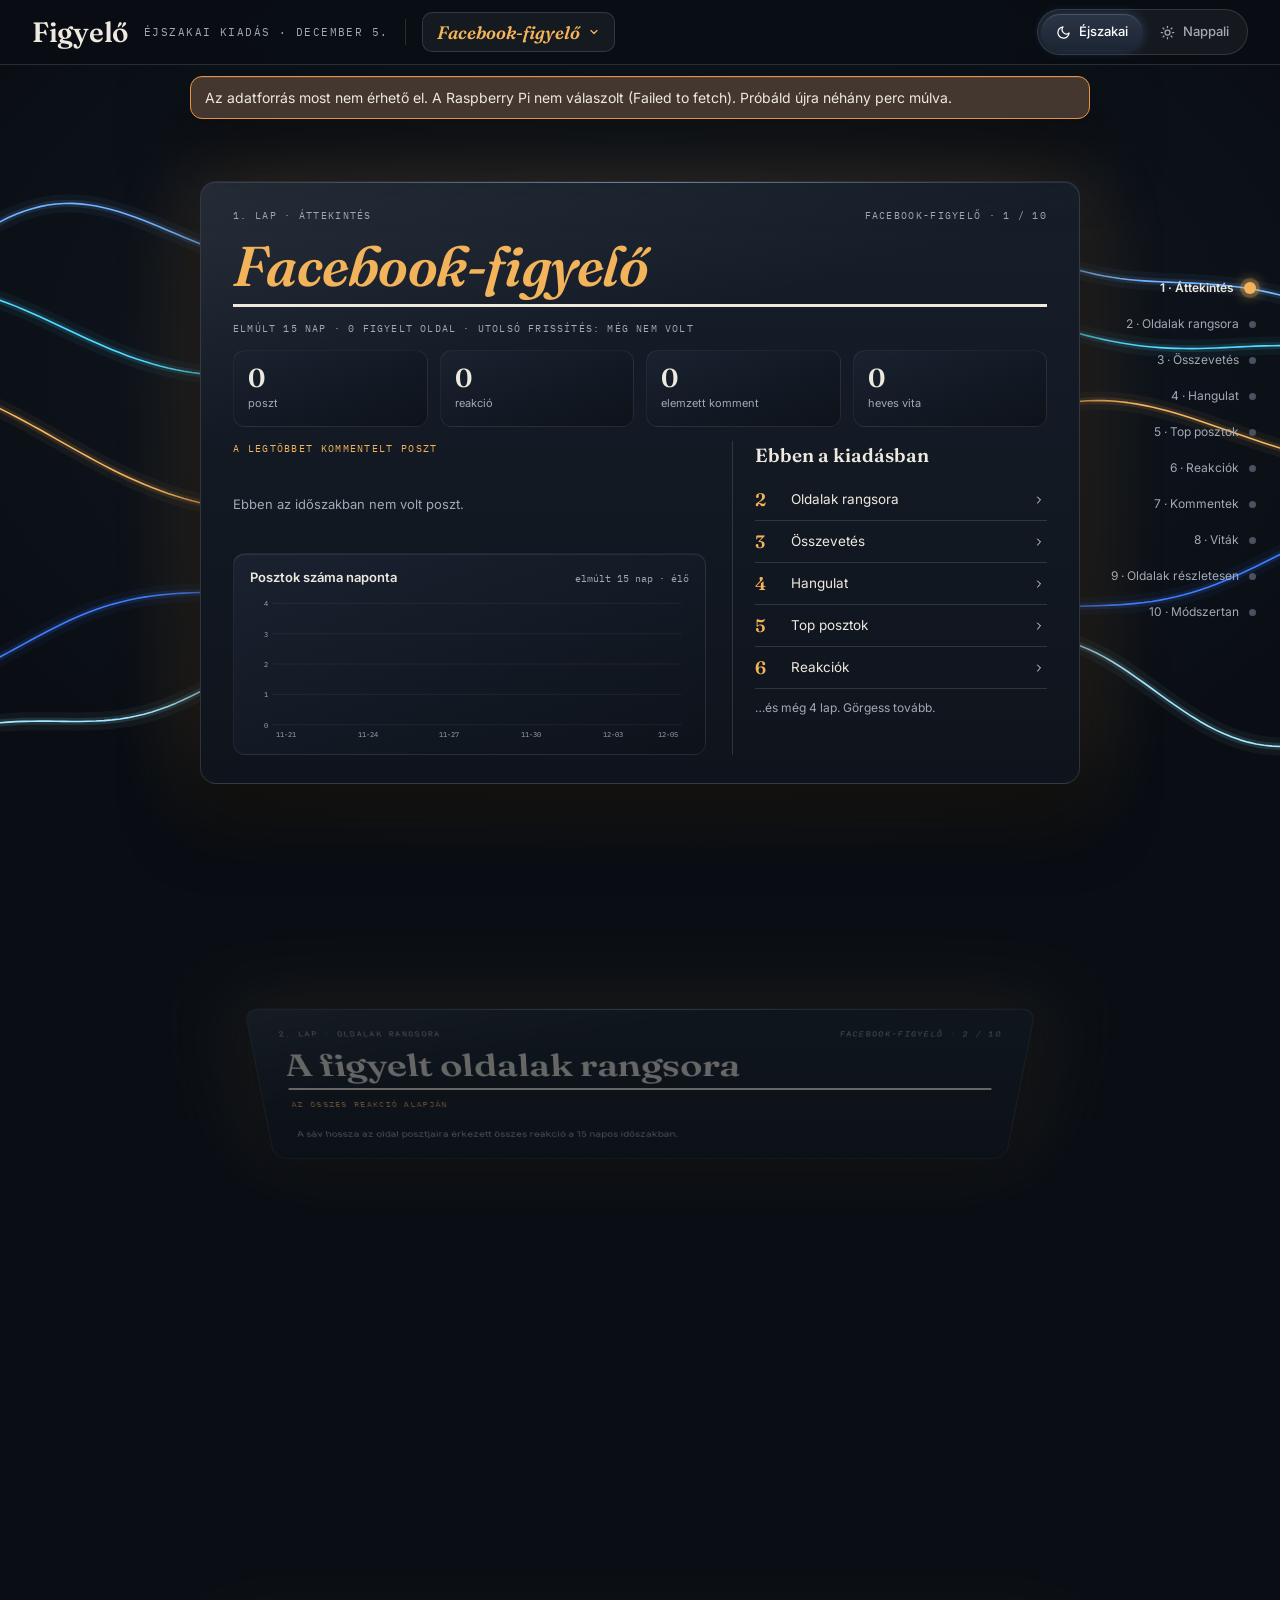
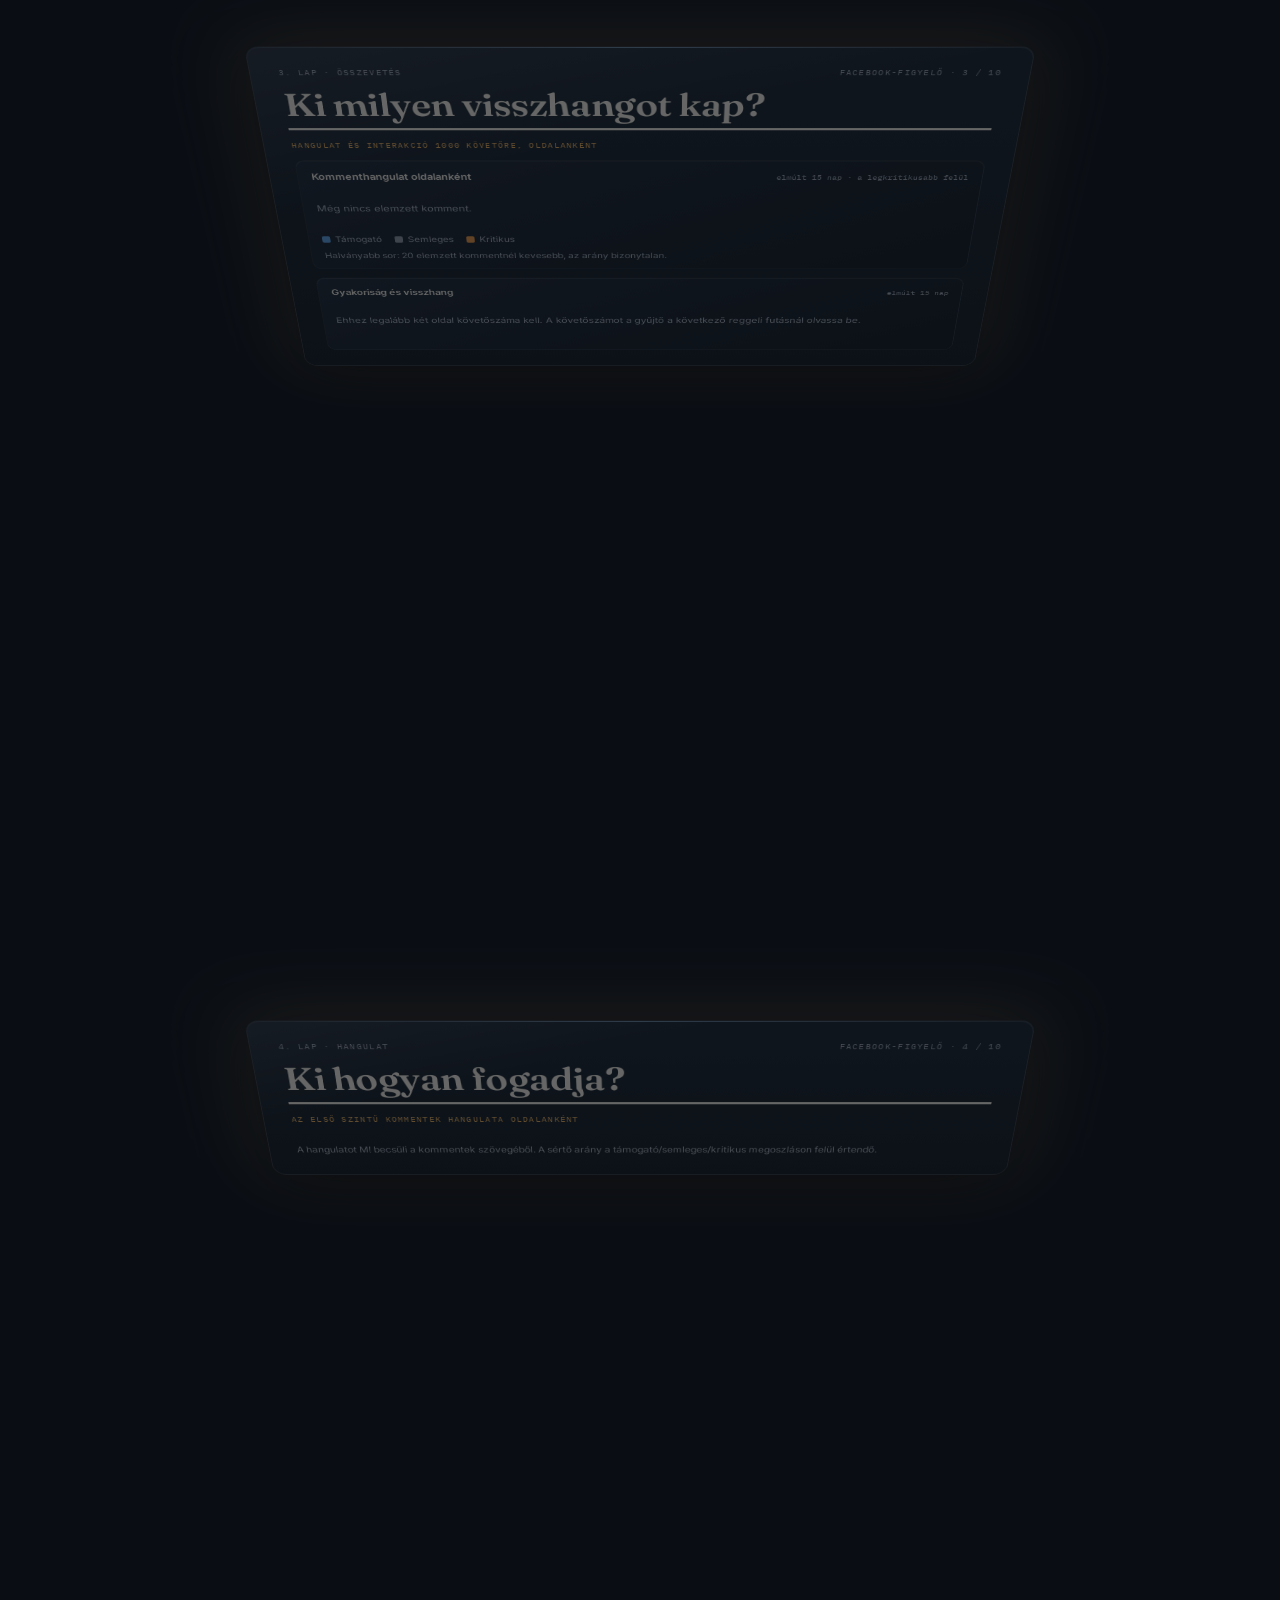
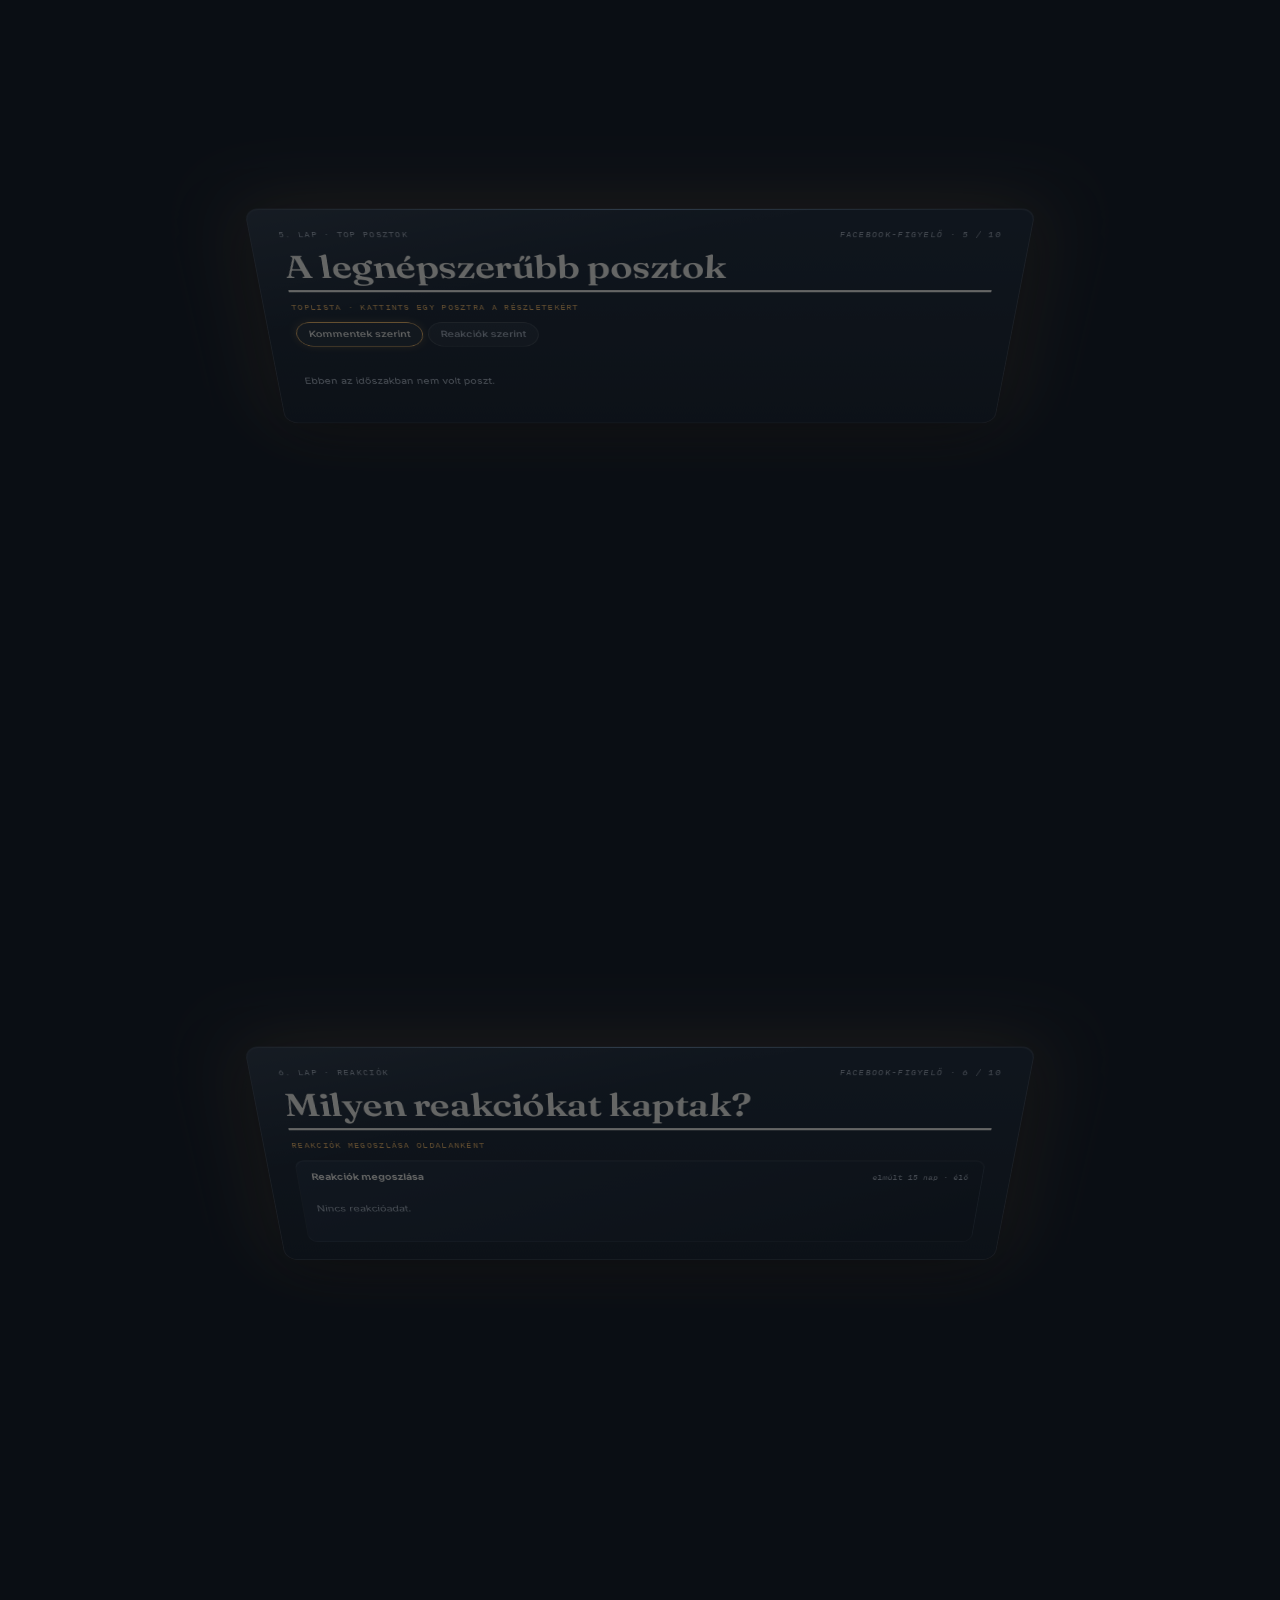
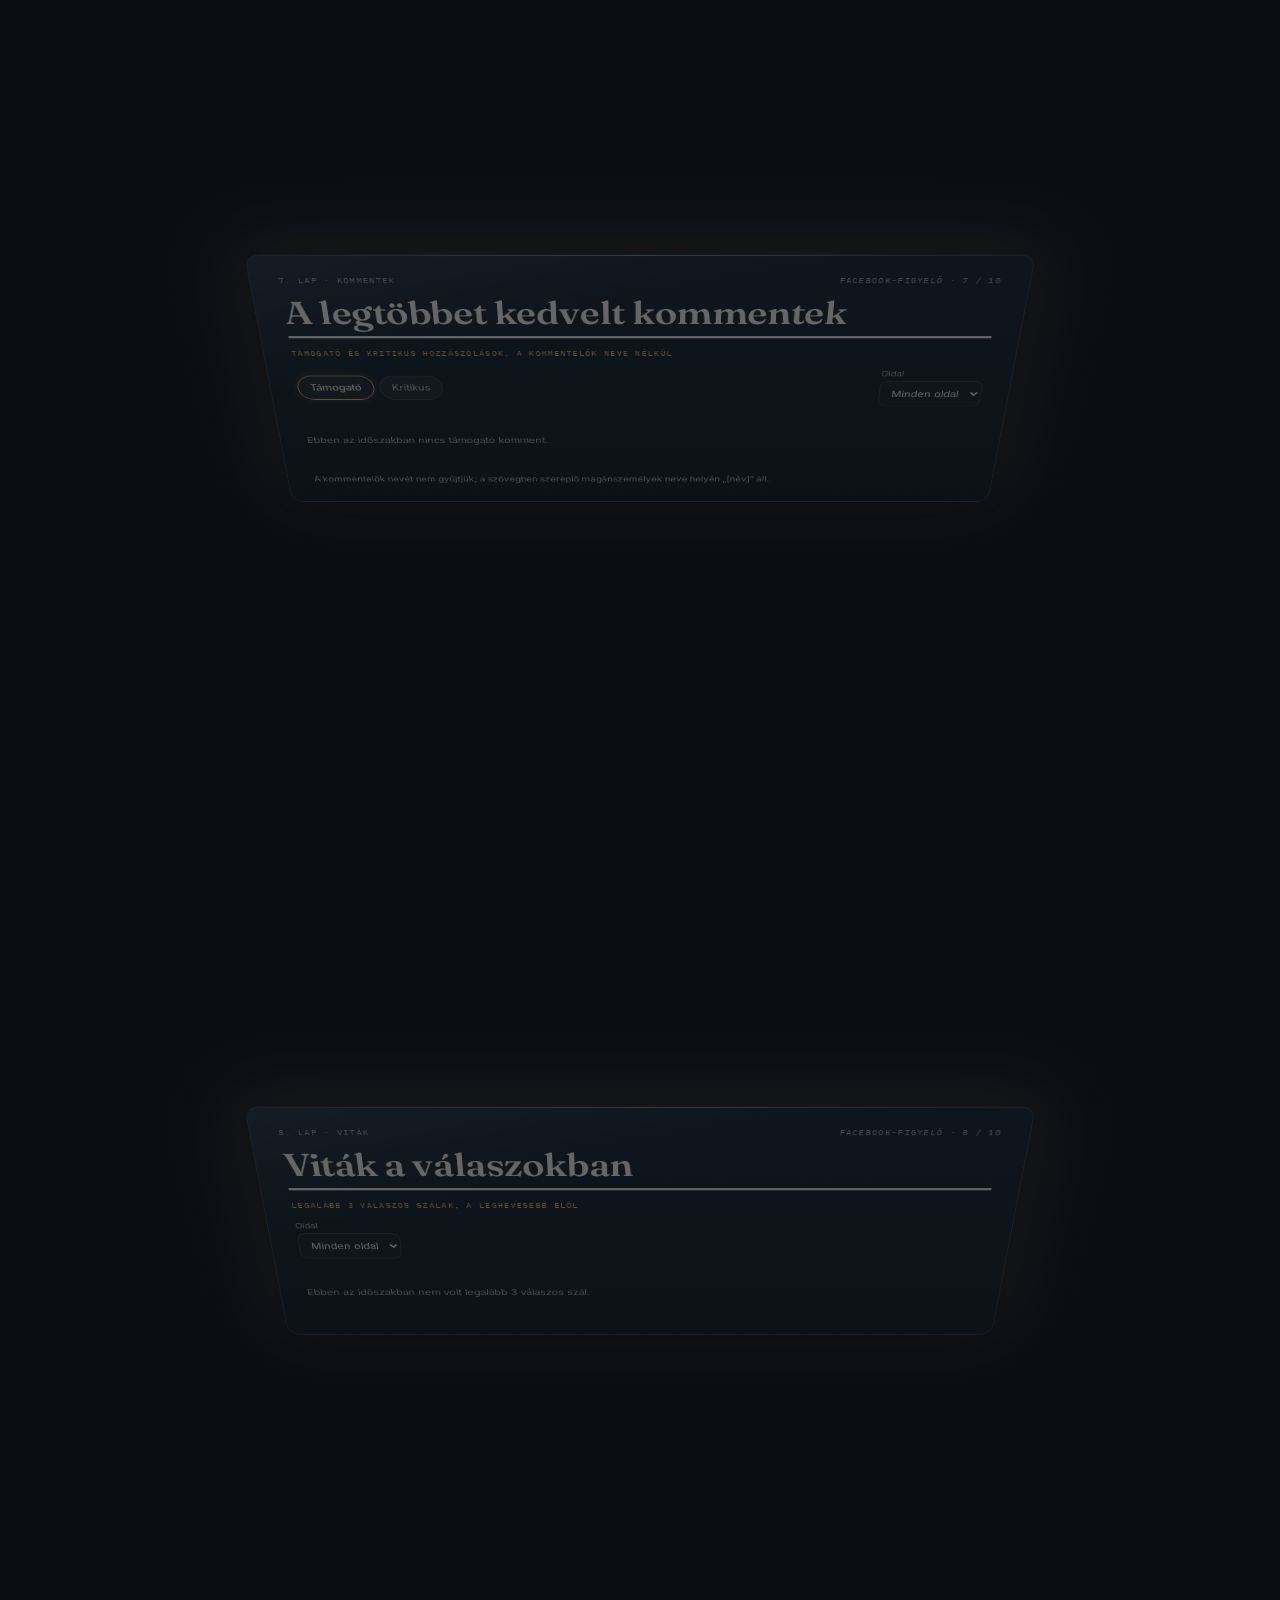
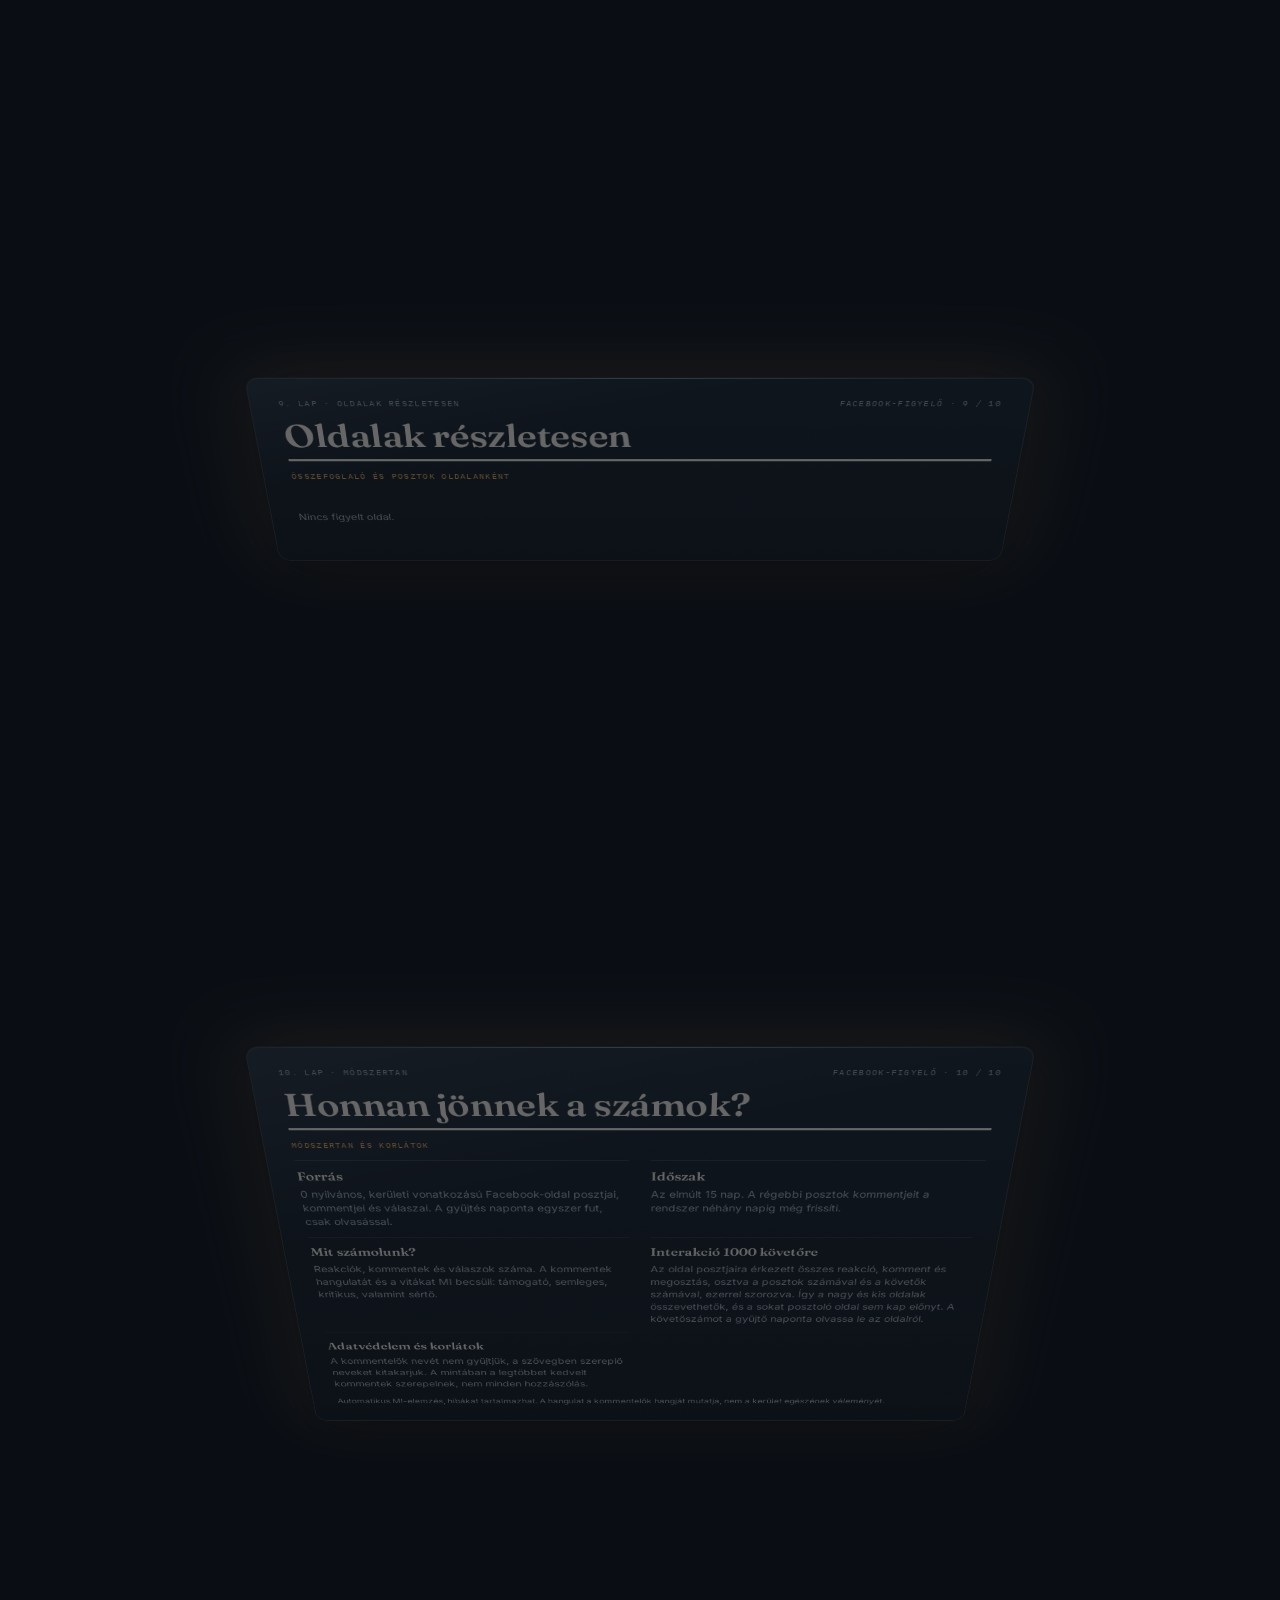
==== commit 0bbdfe70: "Add files via upload Design update" ====
--- a/fb/index.html
+++ b/fb/index.html
@@ -7,255 +7,13 @@
 <meta name="description" content="Kerületi Facebook-figyelő: ki mit posztol, és hogyan reagálnak rá a kommentelők – a Figyelő rovata.">
 <meta name="robots" content="noindex">
 <script>try{if(localStorage.getItem("figyelo-kiadas")==="nappali")document.documentElement.classList.add("nappali")}catch(e){}</script>
-<script>window.addEventListener("error",function(e){var b=document.getElementById("err");if(b){b.hidden=false;b.textContent="Hiba az oldalon: "+(e.message||"ismeretlen")+". Frissítsd az oldalt (Ctrl+F5), és küldd el ezt az üzenetet."}})</script>
 <link rel="preconnect" href="https://fonts.googleapis.com">
 <link rel="preconnect" href="https://fonts.gstatic.com" crossorigin>
 <link rel="stylesheet" href="https://fonts.googleapis.com/css2?family=Fraunces:ital,opsz,wght@0,9..144,400;0,9..144,600;1,9..144,400;1,9..144,600&family=Inter:wght@400;500;600&family=IBM+Plex+Mono:wght@400;500&display=swap">
+<link rel="stylesheet" href="../assets/glossy.css">
 <style>
-/* Facebook-figyelő – glossy „digitális újság”: teljes képernyős lapok görgetéssel, 3D átmenettel (figyelo-prototipus.html alapján) */
-:root {
-  color-scheme: dark;
-  --ground: #0A0E14; --ground-2: #141C28; --page-a: #161E2A; --page-b: #0F141C;
-  --text: #EEE9DF; --muted: #A3A9B4; --hair: rgba(238, 233, 223, 0.14); --rule: #EEE9DF;
-  --bar: rgba(10, 14, 20, 0.78); --pill: rgba(255, 255, 255, 0.05);
-  --pill-on: linear-gradient(180deg, #2A3546, #1C2533); --pill-on-fg: #FFFFFF;
-  --halo: rgba(111, 179, 255, 0.10); --sheen: rgba(255, 255, 255, 0.07); --edge: rgba(160, 205, 255, 0.6);
-  --shadow: 0 30px 70px rgba(0, 0, 0, 0.62), inset 0 1px 0 rgba(255, 255, 255, 0.08);
-  --lift: 0 40px 80px rgba(0, 0, 0, 0.7), inset 0 1px 0 rgba(255, 255, 255, 0.12);
-  --track: rgba(238, 233, 223, 0.10); --dot-off: #4A5260;
-  --hir: #7DBBFF; --fb: #F2B35B; --koz: #7FD1A6;
-  --glow-hir: rgba(111, 179, 255, 0.28); --glow-fb: rgba(242, 179, 91, 0.24); --glow-koz: rgba(127, 209, 166, 0.22);
-  --panel-a: #1A2230; --panel-b: #0D121A; --panel-fg: #EEE9DF; --panel-muted: #A3A9B4; --panel-grid: rgba(255, 255, 255, 0.08);
-  --c-hir: #6FB3FF; --c-fb: #F2B35B; --c-2: #C9CED6;
-  --pos: #5B9BE0; --neu: #8C929C; --neg: #E8913F;
-  --font-display: "Fraunces", Georgia, "Times New Roman", serif;
-  --font-body: "Inter", system-ui, -apple-system, "Segoe UI", sans-serif;
-  --font-mono: "IBM Plex Mono", ui-monospace, "SFMono-Regular", Menlo, monospace;
-  --head-h: 64px; --top: calc(var(--head-h) + env(safe-area-inset-top, 0px));
-  --acc: var(--fb); --chart: var(--c-fb); --aglow: var(--glow-fb);
-}
-html.nappali {
-  color-scheme: light;
-  --ground: #D8D1C3; --ground-2: #EDE8DD; --page-a: #F9F6EF; --page-b: #EFE9DC;
-  --text: #15171C; --muted: #4A4E57; --hair: rgba(21, 23, 28, 0.18); --rule: #15171C;
-  --bar: rgba(237, 232, 221, 0.88); --pill: rgba(21, 23, 28, 0.05);
-  --pill-on: linear-gradient(180deg, #FFFFFF, #F1ECE1); --pill-on-fg: #15171C;
-  --halo: rgba(255, 255, 255, 0.55); --sheen: rgba(255, 255, 255, 0.7); --edge: rgba(255, 255, 255, 0.95);
-  --shadow: 0 30px 60px rgba(60, 50, 30, 0.28), 0 6px 16px rgba(60, 50, 30, 0.16), inset 0 1px 0 #FFFFFF;
-  --lift: 0 36px 70px rgba(60, 50, 30, 0.34), inset 0 1px 0 #FFFFFF;
-  --track: rgba(21, 23, 28, 0.08); --dot-off: #B5AE9F;
-  --hir: #1F5C99; --fb: #94531A; --koz: #2E6B4F;
-  --glow-hir: rgba(31, 92, 153, 0.18); --glow-fb: rgba(148, 83, 26, 0.16); --glow-koz: rgba(46, 107, 79, 0.16);
-  --pos: #2F6DB5; --neu: #5E6470; --neg: #B5602A;
-}
-[hidden] { display: none !important; }
-html.snap { scroll-snap-type: y proximity; scroll-padding-top: var(--top); }
-body {
-  margin: 0; min-height: 100vh;
-  background: radial-gradient(1100px 700px at 50% 40%, var(--ground-2) 0%, var(--ground) 72%) fixed;
-  background-color: var(--ground); color: var(--text);
-  font-family: var(--font-body); font-size: 15px; line-height: 1.5; -webkit-font-smoothing: antialiased;
-  transition: background-color 0.4s ease, color 0.4s ease;
-}
-body::before { content: ""; position: fixed; inset: 0 0 auto; height: env(safe-area-inset-top, 0px); z-index: 30; background: var(--bar); }
-button, select { font: inherit; color: inherit; }
-a { color: var(--acc); }
-:focus-visible { outline: 2px solid var(--hir); outline-offset: 3px; border-radius: 6px; }
-.mono { font-family: var(--font-mono); font-size: 11px; letter-spacing: 0.13em; text-transform: uppercase; }
-.muted { color: var(--muted); }
-
-/* ---------- Fejléc ---------- */
-.top { position: fixed; top: 0; left: 0; right: 0; z-index: 300; padding-top: env(safe-area-inset-top, 0px); background: var(--bar); backdrop-filter: blur(14px); -webkit-backdrop-filter: blur(14px); border-bottom: 1px solid var(--hair); }
-.top-in { height: var(--head-h); display: flex; align-items: center; justify-content: space-between; gap: 16px; padding-left: max(16px, env(safe-area-inset-left, 0px)); padding-right: max(16px, env(safe-area-inset-right, 0px)); }
-@media (min-width: 760px) { .top-in { padding-left: 32px; padding-right: 32px; } }
-.brand { display: flex; align-items: center; gap: 16px; min-width: 0; }
-.logo { font-family: var(--font-display); font-size: 28px; font-weight: 600; letter-spacing: -0.01em; line-height: 1; text-decoration: none; color: var(--text); }
-.edition { white-space: nowrap; color: var(--muted); }
-.sep { width: 1px; height: 26px; background: var(--hair); }
-.menu { position: relative; }
-.menu-btn { display: flex; align-items: center; gap: 8px; height: 40px; padding: 0 14px; border-radius: 10px; cursor: pointer; border: 1px solid var(--hair); background: var(--pill); color: var(--fb); font-family: var(--font-display); font-style: italic; font-size: 18px; font-weight: 600; }
-.menu-list { position: absolute; top: calc(100% + 8px); left: 0; min-width: 230px; margin: 0; padding: 6px; list-style: none; background: linear-gradient(180deg, var(--page-a), var(--page-b)); border: 1px solid var(--hair); border-radius: 12px; box-shadow: var(--shadow); }
-.menu-list a, .menu-list span.dis { width: 100%; box-sizing: border-box; min-height: 44px; display: flex; align-items: center; justify-content: space-between; gap: 12px; padding: 0 12px; border-radius: 8px; text-decoration: none; color: var(--text); font-size: 14px; }
-.menu-list a:hover { background: var(--pill); }
-.menu-list span.dis { opacity: 0.55; }
-.menu-list .dot { width: 9px; height: 9px; border-radius: 50%; flex-shrink: 0; }
-.menu-list .lbl { display: flex; align-items: center; gap: 10px; }
-.toggle { display: flex; padding: 4px; gap: 4px; border-radius: 999px; background: var(--pill); border: 1px solid var(--hair); flex-shrink: 0; }
-.toggle button { display: flex; align-items: center; gap: 8px; height: 36px; padding: 0 14px; border: 0; border-radius: 999px; cursor: pointer; background: transparent; color: var(--muted); font-size: 13px; font-weight: 500; }
-.toggle button[aria-pressed="true"] { background: var(--pill-on); color: var(--pill-on-fg); box-shadow: inset 0 1px 0 rgba(255,255,255,0.15), 0 0 12px var(--glow-hir); }
-.toggle svg { width: 15px; height: 15px; }
-@media (max-width: 640px) { .edition, .sep { display: none; } .toggle .t-lbl { display: none; } .toggle button { width: 36px; padding: 0; justify-content: center; } .logo { font-size: 23px; } .menu-btn { font-size: 16px; padding: 0 10px; } }
-
-/* ---------- Lapok ---------- */
-.waves { position: fixed; inset: 0; width: 100%; height: 100%; z-index: 0; pointer-events: none; display: block; }
-.halo { position: fixed; left: 50%; top: 55%; width: 900px; height: 560px; transform: translate(-50%, -50%); border-radius: 50%; background: radial-gradient(closest-side, var(--glow-fb), transparent); opacity: 0.5; pointer-events: none; }
-main { display: block; position: relative; z-index: 1; isolation: isolate; padding-top: var(--top); }
-.scroller { position: relative; overflow-x: clip; padding-bottom: 80px; }
-.slot { min-height: calc(100vh - var(--top)); min-height: calc(100svh - var(--top)); box-sizing: border-box; scroll-snap-align: start; display: flex; align-items: center; justify-content: center; padding-block: 22px; padding-left: max(12px, env(safe-area-inset-left, 0px)); padding-right: max(12px, env(safe-area-inset-right, 0px)); position: relative; }
-@media (min-width: 1100px) { .slot { padding-left: 200px; padding-right: 200px; } }
-@media (max-width: 759px) { .slot { padding-top: 30px; } }
-.lap { position: relative; width: min(900px, 100%); box-sizing: border-box; padding: 26px 32px 28px; border-radius: 16px; display: flex; flex-direction: column; gap: 14px; background: linear-gradient(180deg, var(--page-a), var(--page-b)); border: 1px solid var(--hair); box-shadow: var(--shadow), 0 0 90px var(--aglow); will-change: transform, opacity; transform-origin: 50% 0%; }
-@media (max-width: 640px) { .lap { padding: 20px 16px 22px; } }
-.lap::before { content: ""; position: absolute; inset: 0; pointer-events: none; border-radius: inherit; background: linear-gradient(165deg, var(--sheen) 0%, transparent 32%); }
-.lap::after { content: ""; position: absolute; left: 0; right: 0; top: 0; height: 1px; pointer-events: none; background: linear-gradient(90deg, transparent, var(--edge), transparent); }
-.lap > *, .lap-body > * { position: relative; }
-.lap-body { display: flex; flex-direction: column; gap: 14px; min-width: 0; }
-.lap-top { display: flex; justify-content: space-between; gap: 12px; color: var(--muted); font-size: 10px; }
-.lap-title { margin: 0; font-family: var(--font-display); font-size: clamp(30px, 4.2vw, 44px); font-weight: 600; line-height: 1.02; letter-spacing: -0.01em; padding-bottom: 10px; border-bottom: 3px solid var(--rule); text-wrap: balance; }
-.lap-title.rovatnev { font-style: italic; color: var(--acc); font-size: clamp(38px, 5.4vw, 56px); }
-.kick { color: var(--acc); font-size: 10px; }
-.lead { margin: 0; font-family: var(--font-display); font-size: clamp(21px, 2.4vw, 26px); line-height: 1.14; font-weight: 600; text-wrap: balance; }
-.dek { margin: 0; color: var(--muted); font-size: 14px; max-width: 62ch; }
-.grid2 { display: grid; grid-template-columns: minmax(0, 3fr) minmax(0, 2fr); gap: 26px; }
-.grid2 > * { min-width: 0; }
-@media (max-width: 759px) { .grid2 { grid-template-columns: minmax(0, 1fr); } }
-.col { display: flex; flex-direction: column; gap: 10px; }
-.side { padding-left: 22px; border-left: 1px solid var(--hair); }
-@media (max-width: 759px) { .side { padding-left: 0; border-left: 0; padding-top: 14px; border-top: 1px solid var(--hair); } }
-.h3 { margin: 0; font-family: var(--font-display); font-size: 19px; font-weight: 600; }
-
-.panel { position: relative; border-radius: 12px; padding: 14px 16px 12px; background: linear-gradient(160deg, var(--panel-a), var(--panel-b)); border: 1px solid rgba(255,255,255,0.07); box-shadow: inset 0 1px 0 rgba(255,255,255,0.08); color: var(--panel-fg); overflow: hidden; }
-.panel a { color: #9FCBFF; }
-.panel-head { display: flex; justify-content: space-between; align-items: baseline; gap: 12px; margin-bottom: 8px; flex-wrap: wrap; }
-.panel-head b { font-size: 13px; font-weight: 600; }
-.panel .src { font-family: var(--font-mono); font-size: 10px; color: var(--panel-muted); }
-.panel svg { display: block; width: 100%; height: auto; }
-.legend { display: flex; flex-wrap: wrap; gap: 8px 18px; font-size: 12px; color: var(--panel-muted); margin-top: 8px; }
-.legend span { display: flex; align-items: center; gap: 7px; }
-.legend i { width: 14px; height: 3px; border-radius: 2px; display: block; }
-
-.toc { display: flex; flex-direction: column; }
-.toc button { display: grid; grid-template-columns: 28px minmax(0, 1fr) 14px; align-items: center; gap: 8px; min-height: 42px; padding: 0; border: 0; border-bottom: 1px solid var(--hair); background: none; cursor: pointer; text-align: left; font-size: 13.5px; }
-.toc button:hover .t-name { color: var(--acc); }
-.toc .n { font-family: var(--font-display); font-size: 18px; font-weight: 600; color: var(--acc); }
-.toc svg { width: 12px; height: 12px; }
-.note { font-size: 12px; color: var(--muted); margin: 0; }
-.snap-note { font-family: var(--font-mono); font-size: 10px; letter-spacing: 0.12em; text-transform: uppercase; color: var(--muted); }
-
-.gauges { display: grid; grid-template-columns: repeat(2, minmax(0, 1fr)); gap: 16px; }
-@media (max-width: 640px) { .gauges { grid-template-columns: minmax(0, 1fr); } }
-.gauge { display: flex; flex-direction: column; align-items: center; gap: 6px; text-align: center; }
-.gauge h3 { margin: 0; align-self: stretch; text-align: left; font-family: var(--font-display); font-size: 17px; font-weight: 600; color: var(--panel-fg); }
-.gauge svg { width: min(240px, 100%); height: auto; }
-.gauge .gv { font-family: var(--font-display); font-size: 44px; font-weight: 600; line-height: 1; margin-top: 2px; }
-.gauge .gv small { font-family: var(--font-body); font-size: 13px; color: var(--panel-muted); font-weight: 400; }
-.minis { display: grid; grid-template-columns: repeat(auto-fit, minmax(84px, 1fr)); gap: 8px; align-self: stretch; margin-top: 6px; }
-.mini { padding: 8px 10px; border-radius: 9px; border: 1px solid rgba(255,255,255,0.08); background: rgba(255,255,255,0.03); text-align: left; }
-.mini b { display: block; font-family: var(--font-display); font-size: 19px; font-weight: 600; line-height: 1.1; font-variant-numeric: tabular-nums; }
-.mini span { font-size: 11px; color: var(--panel-muted); }
-.gauge p { margin: 4px 0 0; font-size: 12px; color: var(--panel-muted); text-align: left; align-self: stretch; }
-.gauge details { align-self: stretch; text-align: left; font-size: 13px; }
-.gauge summary { cursor: pointer; color: #9FCBFF; font-size: 12px; font-weight: 500; min-height: 28px; display: inline-flex; align-items: center; }
-.glist { max-height: 260px; overflow-y: auto; margin-top: 6px; }
-.glist div { display: grid; grid-template-columns: 96px minmax(0, 1fr); gap: 10px; padding: 7px 0; border-top: 1px solid rgba(255,255,255,0.08); }
-.glist .m { font-size: 11px; color: var(--panel-muted); }
-
-.chip { display: inline-flex; align-items: center; gap: 4px; padding: 1px 8px; border-radius: 999px; font-size: 11px; font-weight: 600; white-space: nowrap; }
-.chip.neg { color: var(--neg); background: color-mix(in srgb, var(--neg) 14%, transparent); }
-.chip.neu { color: var(--muted); background: var(--pill); }
-.chip.pos { color: var(--pos); background: color-mix(in srgb, var(--pos) 16%, transparent); }
-.panel .chip.neu { color: var(--panel-muted); background: rgba(255,255,255,0.06); }
-.panel .chip.neg { color: #F0A25C; } .panel .chip.pos { color: #7FB4F0; }
-.tabs { display: flex; flex-wrap: wrap; gap: 6px; align-items: center; }
-.tabs button { min-height: 36px; padding: 0 14px; border-radius: 999px; border: 1px solid var(--hair); background: var(--pill); color: var(--muted); cursor: pointer; font-size: 13px; font-weight: 500; }
-.tabs button[aria-pressed="true"] { color: var(--text); border-color: var(--acc); box-shadow: 0 0 12px var(--aglow); }
-.tabs button.dim { opacity: 0.6; }
-.tabs .push { margin-left: auto; }
-.news { display: grid; grid-template-columns: 30px minmax(0, 1fr); gap: 12px; padding: 10px 0; border-bottom: 1px solid var(--hair); }
-.news .r { font-family: var(--font-display); font-size: 22px; font-weight: 600; color: var(--acc); line-height: 1.1; }
-.news b { display: block; font-family: var(--font-display); font-size: 17px; font-weight: 600; line-height: 1.22; }
-.news .meta { display: flex; flex-wrap: wrap; align-items: center; gap: 8px; font-size: 12px; color: var(--muted); margin-top: 4px; }
-.news details { margin-top: 6px; font-size: 13px; }
-.news summary { cursor: pointer; color: var(--acc); font-size: 12px; font-weight: 500; min-height: 28px; display: inline-flex; align-items: center; }
-.news ul { margin: 6px 0 0; padding-left: 18px; color: var(--muted); display: flex; flex-direction: column; gap: 4px; }
-.news ul em { font-style: normal; color: var(--text); }
-.src-chips { display: flex; flex-wrap: wrap; gap: 6px; }
-.src-chips span { padding: 3px 10px; border-radius: 999px; border: 1px solid var(--hair); font-size: 12px; }
-.src-chips a { text-decoration: none; }
-.bul { margin: 0; padding-left: 18px; display: flex; flex-direction: column; gap: 6px; font-size: 14px; }
-.rep-intro { margin: 0; font-size: 15px; line-height: 1.55; max-width: 70ch; }
-.rep-sec { padding-top: 10px; border-top: 1px solid var(--hair); display: flex; flex-direction: column; gap: 4px; }
-.rep-sec b { font-family: var(--font-display); font-size: 17px; font-weight: 600; }
-.rep-sec p { margin: 0; font-size: 14px; color: var(--muted); max-width: 70ch; }
-.rep-sec .from { font-size: 12px; color: var(--muted); font-family: var(--font-mono); letter-spacing: 0.04em; }
-.rep-sec.hu { border-top-color: var(--acc); }
-.tl { list-style: none; margin: 0; padding: 0; display: flex; flex-direction: column; }
-.tl li { display: grid; grid-template-columns: 92px 18px minmax(0, 1fr); gap: 12px; align-items: start; }
-.tl .when { font-family: var(--font-mono); font-size: 11px; color: var(--muted); padding-top: 3px; text-align: right; }
-.tl .pin { position: relative; height: 100%; min-height: 48px; }
-.tl .pin::before { content: ""; position: absolute; left: 8px; top: 0; bottom: 0; width: 2px; background: var(--hair); }
-.tl .pin::after { content: ""; position: absolute; left: 3px; top: 4px; width: 12px; height: 12px; border-radius: 50%; background: var(--acc); box-shadow: 0 0 0 4px var(--aglow); }
-.tl .what { padding-bottom: 14px; font-size: 14px; }
-.tl .what span { display: block; font-size: 12px; color: var(--muted); margin-top: 2px; }
-@media (max-width: 520px) { .tl li { grid-template-columns: 64px 18px minmax(0, 1fr); } }
-.warn { border: 1px dashed var(--muted); border-radius: 10px; padding: 8px 12px; font-size: 13px; color: var(--muted); }
-.kc { border: 1px solid var(--hair); border-radius: 12px; padding: 12px 14px; display: flex; flex-direction: column; gap: 4px; background: var(--pill); }
-.kc b { font-family: var(--font-display); font-size: 17px; font-weight: 600; }
-.kc .m { font-size: 12px; color: var(--muted); display: flex; align-items: center; gap: 8px; }
-.seg { display: inline-flex; gap: 3px; }
-.seg i { display: block; width: 22px; height: 7px; border-radius: 4px; background: var(--track); }
-.seg i.f { background: var(--acc); }
-.donut-wrap { display: grid; grid-template-columns: 220px minmax(0, 1fr); gap: 22px; align-items: center; }
-@media (max-width: 640px) { .donut-wrap { grid-template-columns: minmax(0, 1fr); justify-items: center; } }
-.donut-wrap svg { width: 200px; height: 200px; }
-.dl { display: flex; flex-direction: column; gap: 8px; width: 100%; }
-.dl div { display: grid; grid-template-columns: 12px minmax(0, 1fr) auto auto; gap: 10px; align-items: center; font-size: 13px; }
-.dl i { width: 12px; height: 12px; border-radius: 3px; display: block; }
-.dl .n { font-family: var(--font-mono); font-size: 12px; color: var(--panel-muted); font-variant-numeric: tabular-nums; }
-.dl .p { font-family: var(--font-display); font-weight: 600; font-size: 15px; min-width: 48px; text-align: right; font-variant-numeric: tabular-nums; }
-.polls { list-style: none; margin: 0; padding: 0; max-height: 360px; overflow-y: auto; border-top: 1px solid var(--hair); }
-.polls li { display: grid; grid-template-columns: 96px minmax(0, 1fr); gap: 12px; padding: 9px 0; border-bottom: 1px solid var(--hair); font-size: 13px; }
-.polls .d { font-family: var(--font-mono); font-size: 12px; color: var(--muted); }
-.polls span { color: var(--muted); font-size: 12px; }
-.filters { display: flex; flex-wrap: wrap; gap: 8px; }
-.filters label { display: flex; flex-direction: column; gap: 3px; font-size: 11px; color: var(--muted); }
-.filters select { min-height: 38px; padding: 0 10px; border-radius: 9px; border: 1px solid var(--hair); background: var(--page-a); color: var(--text); font-size: 13px; }
-.art { display: flex; flex-direction: column; gap: 3px; padding: 10px 0; border-bottom: 1px solid var(--hair); }
-.art a { font-size: 14px; font-weight: 600; line-height: 1.35; color: var(--text); text-decoration: none; }
-.art a:hover { color: var(--acc); text-decoration: underline; }
-.art .meta { font-size: 12px; color: var(--muted); display: flex; flex-wrap: wrap; gap: 8px; align-items: center; }
-.empty { padding: 16px 0; color: var(--muted); font-size: 13px; }
-.panel .empty { color: var(--panel-muted); }
-.vbox { border-radius: 12px; overflow: hidden; border: 1px solid rgba(255,255,255,0.08); }
-.vbox canvas { width: 100%; height: auto; display: block; background: #f2efe6; }
-.vbox iframe { width: 100%; aspect-ratio: 1 / 1; min-height: 470px; border: 0; display: block; background: var(--panel-b); }
-.vctl { display: flex; gap: 8px; align-items: center; flex-wrap: wrap; font-size: 12px; color: var(--muted); }
-.vctl button { min-height: 34px; padding: 0 12px; border-radius: 999px; border: 1px solid var(--hair); background: var(--pill); cursor: pointer; font-size: 13px; }
-.method { display: grid; grid-template-columns: repeat(2, minmax(0, 1fr)); gap: 14px 26px; }
-@media (max-width: 640px) { .method { grid-template-columns: minmax(0, 1fr); } }
-.method div { padding-top: 10px; border-top: 1px solid var(--hair); display: flex; flex-direction: column; gap: 4px; }
-.method b { font-family: var(--font-display); font-size: 17px; font-weight: 600; }
-.method p { margin: 0; font-size: 14px; color: var(--muted); }
-.resume { display: inline-flex; align-items: center; gap: 10px; min-height: 40px; padding: 0 16px; border-radius: 999px; cursor: pointer; border: 1px solid var(--hair); background: var(--pill); color: var(--text); font-size: 13px; font-weight: 500; align-self: flex-start; }
-.err { position: fixed; z-index: 250; top: calc(var(--top) + 12px); left: 50%; transform: translateX(-50%); margin: 0; width: min(900px, calc(100% - 24px)); box-shadow: var(--shadow); box-sizing: border-box; padding: 10px 14px; border-radius: 12px; background: color-mix(in srgb, var(--neg) 22%, var(--page-a)); border: 1px solid var(--neg); font-size: 14px; }
-.loading { color: var(--muted); font-size: 14px; padding: 24px 0; }
-
-/* Hírszalag */
-.ticker { position: fixed; left: 50%; transform: translateX(-50%); bottom: calc(18px + env(safe-area-inset-bottom, 0px)); z-index: 200; display: flex; align-items: center; gap: 10px; max-width: calc(100% - 32px); box-sizing: border-box; padding: 6px 14px 6px 6px; border-radius: 999px; background: var(--bar); border: 1px solid var(--hair); backdrop-filter: blur(12px); -webkit-backdrop-filter: blur(12px); box-shadow: 0 10px 30px rgba(0,0,0,0.35); font-size: 13px; }
-.ticker button { width: 32px; height: 32px; border-radius: 50%; border: 1px solid var(--hair); background: var(--pill); cursor: pointer; display: grid; place-items: center; flex-shrink: 0; }
-.ticker .tk { white-space: nowrap; overflow: hidden; text-overflow: ellipsis; transition: opacity 0.3s; }
-.ticker .tk b { font-weight: 600; }
-.ticker .lbl { font-family: var(--font-mono); font-size: 10px; letter-spacing: 0.12em; text-transform: uppercase; color: var(--acc); flex-shrink: 0; }
-@media (max-width: 640px) { .ticker .lbl { display: none; } }
-
-/* Lapjelző sáv (asztali) és folyamatjelző (mobil) */
-.rail { position: fixed; right: max(24px, env(safe-area-inset-right, 0px)); top: 50%; transform: translateY(-50%); display: flex; flex-direction: column; gap: 6px; z-index: 200; }
-.rail button { display: flex; align-items: center; justify-content: flex-end; gap: 10px; min-height: 30px; border: 0; background: none; cursor: pointer; padding: 0; font-size: 12px; color: var(--muted); text-align: right; }
-.rail .d { width: 7px; height: 7px; border-radius: 50%; background: var(--dot-off); flex-shrink: 0; transition: all 0.3s ease; }
-.rail button[aria-current="true"] { color: var(--text); font-weight: 600; }
-.rail button[aria-current="true"] .d { width: 12px; height: 12px; background: var(--chart); box-shadow: 0 0 0 4px var(--aglow), 0 0 14px var(--chart); }
-.rail button:hover { color: var(--text); }
-@media (max-width: 1099px) { .rail { display: none; } }
-.progress { position: fixed; top: calc(var(--top) + 8px); left: max(16px, env(safe-area-inset-left, 0px)); right: max(16px, env(safe-area-inset-right, 0px)); z-index: 200; display: none; gap: 4px; }
-.progress span { flex: 1; height: 3px; border-radius: 2px; background: var(--track); transition: background 0.3s; }
-.progress span.on { background: var(--chart); box-shadow: 0 0 8px var(--chart); }
-@media (max-width: 1099px) { .progress { display: flex; } }
-
-@media (prefers-reduced-motion: reduce) { *, *::before, *::after { transition-duration: 0.01ms !important; animation-duration: 0.01ms !important; } }
-</style>
-<style>
+/* Facebook-figyelő-specifikus komponensek. A közös stílus: ../assets/glossy.css (glossy szál). */
 /* --- Facebook-figyelő kiegészítések --- */
-.panel a { color: #F7C98A; }
 .tiles { display: grid; grid-template-columns: repeat(4, minmax(0, 1fr)); gap: 12px; }
 @media (max-width: 640px) { .tiles { grid-template-columns: repeat(2, minmax(0, 1fr)); } }
 .tile { padding: 14px; border-radius: 12px; background: linear-gradient(160deg, var(--panel-a), var(--panel-b)); border: 1px solid rgba(255,255,255,0.07); color: var(--panel-fg); display: flex; flex-direction: column; gap: 4px; }
@@ -344,50 +102,10 @@
 </style>
 </head>
 <body>
-<header class="top">
-  <div class="top-in">
-    <div class="brand">
-      <a class="logo" href="../" aria-label="Figyelő – vissza a kiadványválasztóhoz">Figyelő</a>
-      <span class="edition mono" id="edition">Éjszakai kiadás</span>
-      <span class="sep"></span>
-      <div class="menu" id="menu">
-        <button class="menu-btn" id="menu-btn" type="button" aria-haspopup="true" aria-expanded="false">
-          <span>Facebook-figyelő</span>
-          <svg width="12" height="12" viewBox="0 0 24 24" fill="none" stroke="currentColor" stroke-width="2.5" stroke-linecap="round" stroke-linejoin="round" aria-hidden="true"><path d="M6 9l6 6 6-6"/></svg>
-        </button>
-        <ul class="menu-list" id="menu-list" hidden>
-          <li><a href="../hirek/"><span class="lbl"><span class="dot" style="background:var(--hir)"></span>Hírfigyelő</span><span class="mono muted" style="font-size:10px">10 lap</span></a></li>
-          <li><a href="./" aria-current="page"><span class="lbl"><span class="dot" style="background:var(--fb)"></span>Facebook-figyelő</span><span class="mono muted" style="font-size:10px">10 lap</span></a></li>
-          <li><span class="dis"><span class="lbl"><span class="dot" style="background:var(--koz)"></span>Kisközösségek</span><span class="mono muted" style="font-size:10px">Hamarosan</span></span></li>
-          <li><a href="../"><span class="lbl">← Kiadványválasztó</span></a></li>
-        </ul>
-      </div>
-    </div>
-    <div class="toggle" role="group" aria-label="Kiadás">
-      <button type="button" id="t-night" aria-pressed="true">
-        <svg viewBox="0 0 24 24" fill="none" stroke="currentColor" stroke-width="2" stroke-linecap="round" stroke-linejoin="round" aria-hidden="true"><path d="M21 12.8A9 9 0 1 1 11.2 3a7 7 0 0 0 9.8 9.8z"/></svg>
-        <span class="t-lbl">Éjszakai</span>
-      </button>
-      <button type="button" id="t-day" aria-pressed="false">
-        <svg viewBox="0 0 24 24" fill="none" stroke="currentColor" stroke-width="2" stroke-linecap="round" stroke-linejoin="round" aria-hidden="true"><circle cx="12" cy="12" r="4"/><path d="M12 2v2M12 20v2M4.9 4.9l1.4 1.4M17.7 17.7l1.4 1.4M2 12h2M20 12h2M4.9 19.1l1.4-1.4M17.7 6.3l1.4-1.4"/></svg>
-        <span class="t-lbl">Nappali</span>
-      </button>
-    </div>
-  </div>
-</header>
-
-<canvas class="waves" id="waves" aria-hidden="true"></canvas>
-<div class="halo" aria-hidden="true"></div>
-
-<main aria-label="Facebook-figyelő">
-  <div class="err" id="err" role="alert" hidden></div>
-  <div class="progress" id="progress" aria-hidden="true"></div>
-  <div class="scroller" id="scroller" tabindex="-1"></div>
-  <nav class="rail" id="rail" aria-label="A rovat lapjai"></nav>
-</main>
 <div id="modal"></div>
 
 <script src="../assets/config.js"></script>
+<script src="../assets/figyelo-lapok.js"></script>
 <script>
 (function () {
 "use strict";
@@ -642,110 +360,30 @@
 }
 function closePost() { post = null; renderModal(); }
 
-/* ---------- lapok felépítése ---------- */
-let slots = [], laps = [], active = -1, ticking = false;
-function build() {
-  const total = LAPS.length;
-  $("scroller").innerHTML = LAPS.map((lap, i) => '<section class="slot" id="lap-' + (i + 1) + '" aria-label="' + (i + 1) + ". lap: " + esc(lap.short) + '"><article class="lap"><div class="lap-top mono"><span>' + (i + 1) + ". lap · " + esc(lap.short) + "</span><span>Facebook-figyelő · " + (i + 1) + " / " + total + "</span></div>" +
-    (lap.type === "overview" ? "" : '<h2 class="lap-title">' + esc(lap.title) + "</h2>" + (lap.kicker ? '<span class="kick mono">' + esc(lap.kicker) + "</span>" : "")) +
-    '<div class="lap-body" id="lb-' + i + '"><p class="loading">Betöltés…</p></div></article></section>').join("");
-  $("rail").innerHTML = LAPS.map((lap, i) => '<button type="button" data-goto="' + i + '"><span>' + (i + 1) + " · " + esc(lap.short) + '</span><span class="d"></span></button>').join("");
-  $("progress").innerHTML = LAPS.map(() => "<span></span>").join("");
-  slots = Array.prototype.slice.call(document.querySelectorAll("#scroller .slot"));
-  laps = slots.map(s => s.querySelector(".lap"));
-}
-function renderLap(i) {
-  const box = $("lb-" + i);
-  try { box.innerHTML = R[LAPS[i].type](); }
-  catch (e) { box.innerHTML = '<p class="empty">Ezt a lapot nem sikerült megjeleníteni (' + esc(e.message) + ").</p>"; }
-}
-
-/* ---------- görgetés, 3D átmenet ---------- */
-function headH() { return document.querySelector(".top").offsetHeight; }
-function goTo(i, smooth) { const s = slots[i]; if (!s) return; const y = s.getBoundingClientRect().top + window.scrollY - headH(); window.scrollTo({ top: Math.max(0, y), behavior: smooth && !reduced ? "smooth" : "auto" }); }
-function update() {
-  ticking = false;
-  const hh = headH(), h = Math.max(1, window.innerHeight - hh); let idx = 0;
-  for (let i = 0; i < slots.length; i++) {
-    const rc = slots[i].getBoundingClientRect(), topE = rc.top - hh, bot = rc.bottom - hh;
-    let a = topE > 0 ? topE / h : (bot < h ? (bot - h) / h : 0);
-    if (topE <= h * 0.45) idx = i;
-    const lap = laps[i];
-    if (reduced) { lap.style.transform = ""; lap.style.opacity = ""; continue; }
-    a = Math.max(-1.3, Math.min(1.3, a));
-    const abs = Math.abs(a), k = Math.min(1, abs);
-    let rot, ty, origin;
-    if (a >= 0) { rot = -42 * k; ty = -a * h * 0.24; origin = "50% 0%"; } else { rot = 52 * k; ty = abs * h * 0.22; origin = "50% 100%"; }
-    lap.style.transformOrigin = origin;
-    lap.style.transform = "perspective(1600px) translateY(" + ty.toFixed(1) + "px) rotateX(" + rot.toFixed(2) + "deg) scale(" + (1 - 0.1 * k).toFixed(3) + ")";
-    lap.style.opacity = (1 - 0.6 * k).toFixed(3);
-    slots[i].style.zIndex = String(100 - Math.round(abs * 10));
-  }
-  if (idx !== active) setActive(idx);
-}
-function setActive(idx) {
-  active = idx;
-  document.querySelectorAll("#rail button").forEach((b, i) => b.setAttribute("aria-current", i === idx ? "true" : "false"));
-  document.querySelectorAll("#progress span").forEach((s, i) => s.classList.toggle("on", i <= idx));
-  try { history.replaceState(null, "", idx > 0 ? "#lap-" + (idx + 1) : location.pathname + location.search); } catch (e) {}
-}
-window.addEventListener("scroll", () => { if (!ticking) { ticking = true; requestAnimationFrame(update); } }, { passive: true });
-window.addEventListener("resize", () => { goTo(active < 0 ? 0 : active, false); update(); });
-
-/* ---------- kattintások ---------- */
+
+/* ---------- lapmotor (közös: ../assets/figyelo-lapok.js, glossy szál) ---------- */
+Figyelo.oldal({ rovat: "fb", alap: "../" });
+const LM = Figyelo.lapok({ nev: "Facebook-figyelő", lapok: LAPS, rajzolo: R, allapot: st });
+
+/* ---------- kattintások (rovatspecifikus; a data-goto / data-set / data-filt a lapmotoré) ---------- */
 document.addEventListener("click", e => {
   const inModal = e.target.closest("#modal");
   const c = e.target.closest("[data-close]");
   if (c && (e.target.closest(".x") || !e.target.closest(".dlg"))) { closePost(); return; }
-  const g = e.target.closest("[data-goto]");
-  if (g) { goTo(parseInt(g.getAttribute("data-goto"), 10), true); return; }
   const o = e.target.closest("[data-open]");
   if (o) { e.preventDefault(); openPost(o.getAttribute("data-open")); return; }
   const mt = e.target.closest("[data-mtab]");
   if (mt) { st.mtab = +mt.getAttribute("data-mtab"); renderModal(); return; }
   const rv = e.target.closest("[data-reveal]");
-  if (rv) { revealed.add(rv.getAttribute("data-reveal")); inModal ? renderModal() : rerender(rv); return; }
+  if (rv) { revealed.add(rv.getAttribute("data-reveal")); inModal ? renderModal() : LM.ujra(rv); return; }
   const th = e.target.closest("[data-thread]");
-  if (th) { const id = th.getAttribute("data-thread"); opened.has(id) ? opened.delete(id) : opened.add(id); inModal ? renderModal() : rerender(th); return; }
-  const s = e.target.closest("[data-set]");
-  if (s) { st[s.getAttribute("data-set")] = s.getAttribute("data-val"); rerender(s); }
+  if (th) { const id = th.getAttribute("data-thread"); opened.has(id) ? opened.delete(id) : opened.add(id); inModal ? renderModal() : LM.ujra(th); }
 });
-document.addEventListener("change", e => {
-  const f = e.target.closest("[data-filt]");
-  if (f) { st[f.getAttribute("data-filt")] = f.value; rerender(f, "s-" + f.getAttribute("data-filt")); }
-});
-document.addEventListener("keydown", e => { if (e.key === "Escape") { if (post) closePost(); closeMenu(); } });
-function rerender(el, focusId) {
-  const body = el.closest(".lap-body"); if (!body) return;
-  const i = parseInt(body.id.slice(3), 10), y = window.scrollY;
-  renderLap(i); window.scrollTo(0, y);
-  if (focusId && $(focusId)) $(focusId).focus();
-  update();
-}
-
-/* ---------- kiadás, menü ---------- */
-let dateStr = "";
-try { dateStr = new Intl.DateTimeFormat("hu-HU", { month: "long", day: "numeric" }).format(new Date()); } catch (e) {}
-function setEdition(day, save) {
-  document.documentElement.classList.toggle("nappali", day);
-  $("t-night").setAttribute("aria-pressed", day ? "false" : "true");
-  $("t-day").setAttribute("aria-pressed", day ? "true" : "false");
-  $("edition").textContent = (day ? "Nappali kiadás" : "Éjszakai kiadás") + " · " + dateStr;
-  if (save) store.set("figyelo-kiadas", day ? "nappali" : "ejszakai");
-}
-$("t-night").addEventListener("click", () => setEdition(false, true));
-$("t-day").addEventListener("click", () => setEdition(true, true));
-setEdition(store.get("figyelo-kiadas") === "nappali", false);
-function closeMenu() { $("menu-list").hidden = true; $("menu-btn").setAttribute("aria-expanded", "false"); }
-$("menu-btn").addEventListener("click", e => { e.stopPropagation(); const open = $("menu-list").hidden; $("menu-list").hidden = !open; $("menu-btn").setAttribute("aria-expanded", open ? "true" : "false"); });
-document.addEventListener("click", e => { if (!$("menu").contains(e.target)) closeMenu(); });
+document.addEventListener("keydown", e => { if (e.key === "Escape" && post) closePost(); });
 
 /* ---------- indítás ---------- */
 async function start() {
-  const m = /^#lap-(\d+)$/.exec(location.hash || "");
-  build();
-  document.documentElement.classList.add("snap");
-  update();
+  LM.felepit();
   let errMsg = null;
   if (!API || /CSERELD-KI/.test(API)) errMsg = "A Pi címe még nincs beállítva (assets/config.js).";
   else {
@@ -756,62 +394,12 @@
       D = await r.json();
     } catch (e) { errMsg = "A Raspberry Pi nem válaszolt (" + (e.name === "AbortError" ? "időtúllépés" : e.message) + "). Próbáld újra néhány perc múlva."; }
   }
-  if (errMsg) { const b = $("err"); b.hidden = false; b.textContent = "Az adatforrás most nem érhető el. " + errMsg; D = { window_days: 15, last_ingest: null, accounts: [] }; }
+  if (errMsg) { Figyelo.hiba("Az adatforrás most nem érhető el. " + errMsg); D = { window_days: 15, last_ingest: null, accounts: [] }; }
   D.accounts = arr(D.accounts).map(a => Object.assign({ posts: [], reactions: [], debates: [], top_pos: [], top_neg: [] }, a));
-  LAPS.forEach((_, i) => renderLap(i));
-  if (m) goTo(Math.max(0, Math.min(LAPS.length - 1, parseInt(m[1], 10) - 1)), false);
-  update();
+  LM.mindet();
+  LM.indit();
 }
 start();
-})();
-</script>
-
-<script>
-/* Neon hullámok a háttérben: a görgetés finoman elmozdítja a fázisukat */
-(function () {
-  "use strict";
-  var cv = document.getElementById("waves");
-  if (!cv || !cv.getContext) return;
-  var ctx = cv.getContext("2d");
-  var reduced = window.matchMedia && window.matchMedia("(prefers-reduced-motion: reduce)").matches;
-  var W = 0, H = 0, dpr = 1, phase = 0, target = 0, running = false;
-  var NIGHT = ["#6FB3FF", "#4FD8FF", "#F2B35B", "#3D7BFF", "#9FE7FF"];
-  var DAY = ["#1F5C99", "#2C7FB8", "#5E45A8", "#3A6EA5", "#4AA3C9"];
-  var WAVES = [
-    { base: 0.30, amp: 0.060, f1: 1.6, f2: 3.1, s1: 1.00, s2: 0.55, off: 0.0 },
-    { base: 0.42, amp: 0.075, f1: 1.2, f2: 2.6, s1: -0.80, s2: 0.70, off: 1.3 },
-    { base: 0.55, amp: 0.090, f1: 1.0, f2: 2.2, s1: 0.65, s2: -0.45, off: 2.6 },
-    { base: 0.67, amp: 0.070, f1: 1.4, f2: 2.9, s1: -0.55, s2: 0.90, off: 3.9 },
-    { base: 0.78, amp: 0.050, f1: 1.8, f2: 3.6, s1: 0.85, s2: -0.65, off: 5.2 }
-  ];
-  function resize() { dpr = Math.min(2, window.devicePixelRatio || 1); W = window.innerWidth; H = window.innerHeight; cv.width = Math.round(W * dpr); cv.height = Math.round(H * dpr); draw(); }
-  function draw() {
-    var day = document.documentElement.classList.contains("nappali");
-    var cols = day ? DAY : NIGHT;
-    ctx.setTransform(dpr, 0, 0, dpr, 0, 0);
-    ctx.clearRect(0, 0, W, H);
-    ctx.globalCompositeOperation = day ? "source-over" : "lighter";
-    ctx.lineCap = "round"; ctx.lineJoin = "round";
-    var step = W < 600 ? 10 : 8;
-    var passes = day ? [[10, 0.04], [3, 0.10], [1.3, 0.35]] : [[18, 0.05], [7, 0.12], [1.6, 0.85]];
-    WAVES.forEach(function (w, i) {
-      ctx.beginPath();
-      for (var x = -step; x <= W + step; x += step) {
-        var u = x / W * Math.PI * 2;
-        var y = H * w.base + H * w.amp * Math.sin(u * w.f1 + phase * w.s1 + w.off) + H * w.amp * 0.45 * Math.sin(u * w.f2 - phase * w.s2 + w.off * 1.7);
-        if (x === -step) ctx.moveTo(x, y); else ctx.lineTo(x, y);
-      }
-      ctx.strokeStyle = cols[i];
-      passes.forEach(function (p) { ctx.globalAlpha = p[1]; ctx.lineWidth = p[0]; ctx.stroke(); });
-    });
-    ctx.globalAlpha = 1;
-    ctx.globalCompositeOperation = "source-over";
-  }
-  function loop() { var d = target - phase; if (Math.abs(d) < 0.0005) { phase = target; draw(); running = false; return; } phase += d * 0.07; draw(); window.requestAnimationFrame(loop); }
-  window.addEventListener("scroll", function () { target = window.scrollY * 0.0022; if (reduced) { phase = target; draw(); return; } if (!running) { running = true; window.requestAnimationFrame(loop); } }, { passive: true });
-  window.addEventListener("resize", resize);
-  new MutationObserver(function () { draw(); }).observe(document.documentElement, { attributes: true, attributeFilter: ["class"] });
-  resize();
 })();
 </script>
 </body>
--- a/assets/glossy.css
+++ b/assets/glossy.css
@@ -0,0 +1,168 @@
+/* =====================================================================
+   Figyelő – közös glossy stílus (assets/glossy.css)
+   Gazda: Glossy szál. A rovatoldalak (hirek/, fb/) és a nyitóoldal ezt töltik be.
+   Rovatszín: <body class="rovat-hir"> vagy <body class="rovat-fb">.
+   Rovatspecifikus komponens a rovatoldal saját <style> blokkjába kerül.
+   Kiadás: html.nappali = nappali, alapból éjszakai. Kulcs: localStorage "figyelo-kiadas".
+   ===================================================================== */
+:root {
+  color-scheme: dark;
+  --ground: #0A0E14; --ground-2: #141C28; --page-a: #161E2A; --page-b: #0F141C;
+  --text: #EEE9DF; --muted: #A3A9B4; --hair: rgba(238, 233, 223, 0.14); --rule: #EEE9DF;
+  --bar: rgba(10, 14, 20, 0.78); --pill: rgba(255, 255, 255, 0.05);
+  --pill-on: linear-gradient(180deg, #2A3546, #1C2533); --pill-on-fg: #FFFFFF;
+  --halo: rgba(111, 179, 255, 0.10); --sheen: rgba(255, 255, 255, 0.07); --edge: rgba(160, 205, 255, 0.6);
+  --shadow: 0 30px 70px rgba(0, 0, 0, 0.62), inset 0 1px 0 rgba(255, 255, 255, 0.08);
+  --lift: 0 40px 80px rgba(0, 0, 0, 0.7), inset 0 1px 0 rgba(255, 255, 255, 0.12);
+  --track: rgba(238, 233, 223, 0.10); --dot-off: #4A5260;
+  --hir: #7DBBFF; --fb: #F2B35B; --koz: #7FD1A6;
+  --glow-hir: rgba(111, 179, 255, 0.28); --glow-fb: rgba(242, 179, 91, 0.24); --glow-koz: rgba(127, 209, 166, 0.22);
+  --panel-a: #1A2230; --panel-b: #0D121A; --panel-fg: #EEE9DF; --panel-muted: #A3A9B4; --panel-grid: rgba(255, 255, 255, 0.08);
+  --c-hir: #6FB3FF; --c-fb: #F2B35B; --c-2: #C9CED6;
+  --pos: #5B9BE0; --neu: #8C929C; --neg: #E8913F;
+  --font-display: "Fraunces", Georgia, "Times New Roman", serif;
+  --font-body: "Inter", system-ui, -apple-system, "Segoe UI", sans-serif;
+  --font-mono: "IBM Plex Mono", ui-monospace, "SFMono-Regular", Menlo, monospace;
+  --head-h: 64px; --top: calc(var(--head-h) + env(safe-area-inset-top, 0px));
+  --acc: var(--hir); --chart: var(--c-hir); --aglow: var(--glow-hir);
+}
+html.nappali {
+  color-scheme: light;
+  --ground: #D8D1C3; --ground-2: #EDE8DD; --page-a: #F9F6EF; --page-b: #EFE9DC;
+  --text: #15171C; --muted: #4A4E57; --hair: rgba(21, 23, 28, 0.18); --rule: #15171C;
+  --bar: rgba(237, 232, 221, 0.88); --pill: rgba(21, 23, 28, 0.05);
+  --pill-on: linear-gradient(180deg, #FFFFFF, #F1ECE1); --pill-on-fg: #15171C;
+  --halo: rgba(255, 255, 255, 0.55); --sheen: rgba(255, 255, 255, 0.7); --edge: rgba(255, 255, 255, 0.95);
+  --shadow: 0 30px 60px rgba(60, 50, 30, 0.28), 0 6px 16px rgba(60, 50, 30, 0.16), inset 0 1px 0 #FFFFFF;
+  --lift: 0 36px 70px rgba(60, 50, 30, 0.34), inset 0 1px 0 #FFFFFF;
+  --track: rgba(21, 23, 28, 0.08); --dot-off: #B5AE9F;
+  --hir: #1F5C99; --fb: #94531A; --koz: #2E6B4F;
+  --glow-hir: rgba(31, 92, 153, 0.18); --glow-fb: rgba(148, 83, 26, 0.16); --glow-koz: rgba(46, 107, 79, 0.16);
+  --pos: #2F6DB5; --neu: #5E6470; --neg: #B5602A;
+}
+[hidden] { display: none !important; }
+html.snap { scroll-snap-type: y proximity; scroll-padding-top: var(--top); }
+body {
+  margin: 0; min-height: 100vh;
+  background: radial-gradient(1100px 700px at 50% 40%, var(--ground-2) 0%, var(--ground) 72%) fixed;
+  background-color: var(--ground); color: var(--text);
+  font-family: var(--font-body); font-size: 15px; line-height: 1.5; -webkit-font-smoothing: antialiased;
+  transition: background-color 0.4s ease, color 0.4s ease;
+}
+body::before { content: ""; position: fixed; inset: 0 0 auto; height: env(safe-area-inset-top, 0px); z-index: 30; background: var(--bar); }
+button, select { font: inherit; color: inherit; }
+a { color: var(--acc); }
+:focus-visible { outline: 2px solid var(--hir); outline-offset: 3px; border-radius: 6px; }
+.mono { font-family: var(--font-mono); font-size: 11px; letter-spacing: 0.13em; text-transform: uppercase; }
+.muted { color: var(--muted); }
+
+/* ---------- Fejléc ---------- */
+.top { position: fixed; top: 0; left: 0; right: 0; z-index: 300; padding-top: env(safe-area-inset-top, 0px); background: var(--bar); backdrop-filter: blur(14px); -webkit-backdrop-filter: blur(14px); border-bottom: 1px solid var(--hair); }
+.top-in { height: var(--head-h); display: flex; align-items: center; justify-content: space-between; gap: 16px; padding-left: max(16px, env(safe-area-inset-left, 0px)); padding-right: max(16px, env(safe-area-inset-right, 0px)); }
+@media (min-width: 760px) { .top-in { padding-left: 32px; padding-right: 32px; } }
+.brand { display: flex; align-items: center; gap: 16px; min-width: 0; }
+.logo { font-family: var(--font-display); font-size: 28px; font-weight: 600; letter-spacing: -0.01em; line-height: 1; text-decoration: none; color: var(--text); }
+.edition { white-space: nowrap; color: var(--muted); }
+.sep { width: 1px; height: 26px; background: var(--hair); }
+.menu { position: relative; }
+.menu-btn { display: flex; align-items: center; gap: 8px; height: 40px; padding: 0 14px; border-radius: 10px; cursor: pointer; border: 1px solid var(--hair); background: var(--pill); color: var(--acc); font-family: var(--font-display); font-style: italic; font-size: 18px; font-weight: 600; }
+.menu-list { position: absolute; top: calc(100% + 8px); left: 0; min-width: 230px; margin: 0; padding: 6px; list-style: none; background: linear-gradient(180deg, var(--page-a), var(--page-b)); border: 1px solid var(--hair); border-radius: 12px; box-shadow: var(--shadow); }
+.menu-list a, .menu-list span.dis { width: 100%; box-sizing: border-box; min-height: 44px; display: flex; align-items: center; justify-content: space-between; gap: 12px; padding: 0 12px; border-radius: 8px; text-decoration: none; color: var(--text); font-size: 14px; }
+.menu-list a:hover { background: var(--pill); }
+.menu-list span.dis { opacity: 0.55; }
+.menu-list .dot { width: 9px; height: 9px; border-radius: 50%; flex-shrink: 0; }
+.menu-list .lbl { display: flex; align-items: center; gap: 10px; }
+.toggle { display: flex; padding: 4px; gap: 4px; border-radius: 999px; background: var(--pill); border: 1px solid var(--hair); flex-shrink: 0; }
+.toggle button { display: flex; align-items: center; gap: 8px; height: 36px; padding: 0 14px; border: 0; border-radius: 999px; cursor: pointer; background: transparent; color: var(--muted); font-size: 13px; font-weight: 500; }
+.toggle button[aria-pressed="true"] { background: var(--pill-on); color: var(--pill-on-fg); box-shadow: inset 0 1px 0 rgba(255,255,255,0.15), 0 0 12px var(--glow-hir); }
+.toggle svg { width: 15px; height: 15px; }
+@media (max-width: 640px) { .edition, .sep { display: none; } .toggle .t-lbl { display: none; } .toggle button { width: 36px; padding: 0; justify-content: center; } .logo { font-size: 23px; } .menu-btn { font-size: 16px; padding: 0 10px; } }
+
+/* ---------- Lapok ---------- */
+.waves { position: fixed; inset: 0; width: 100%; height: 100%; z-index: 0; pointer-events: none; display: block; }
+.halo { position: fixed; left: 50%; top: 55%; width: 900px; height: 560px; transform: translate(-50%, -50%); border-radius: 50%; background: radial-gradient(closest-side, var(--halo), transparent); pointer-events: none; }
+main { display: block; position: relative; z-index: 1; isolation: isolate; padding-top: var(--top); }
+.scroller { position: relative; overflow-x: clip; padding-bottom: 80px; }
+.slot { min-height: calc(100vh - var(--top)); min-height: calc(100svh - var(--top)); box-sizing: border-box; scroll-snap-align: start; display: flex; align-items: center; justify-content: center; padding-block: 22px; padding-left: max(12px, env(safe-area-inset-left, 0px)); padding-right: max(12px, env(safe-area-inset-right, 0px)); position: relative; }
+@media (min-width: 1100px) { .slot { padding-left: 200px; padding-right: 200px; } }
+@media (max-width: 759px) { .slot { padding-top: 30px; } }
+.lap { position: relative; width: min(900px, 100%); box-sizing: border-box; padding: 26px 32px 28px; border-radius: 16px; display: flex; flex-direction: column; gap: 14px; background: linear-gradient(180deg, var(--page-a), var(--page-b)); border: 1px solid var(--hair); box-shadow: var(--shadow), 0 0 90px var(--aglow); will-change: transform, opacity; transform-origin: 50% 0%; }
+@media (max-width: 640px) { .lap { padding: 20px 16px 22px; } }
+.lap::before { content: ""; position: absolute; inset: 0; pointer-events: none; border-radius: inherit; background: linear-gradient(165deg, var(--sheen) 0%, transparent 32%); }
+.lap::after { content: ""; position: absolute; left: 0; right: 0; top: 0; height: 1px; pointer-events: none; background: linear-gradient(90deg, transparent, var(--edge), transparent); }
+.lap > *, .lap-body > * { position: relative; }
+.lap-body { display: flex; flex-direction: column; gap: 14px; min-width: 0; }
+.lap-top { display: flex; justify-content: space-between; gap: 12px; color: var(--muted); font-size: 10px; }
+.lap-title { margin: 0; font-family: var(--font-display); font-size: clamp(30px, 4.2vw, 44px); font-weight: 600; line-height: 1.02; letter-spacing: -0.01em; padding-bottom: 10px; border-bottom: 3px solid var(--rule); text-wrap: balance; }
+.lap-title.rovatnev { font-style: italic; color: var(--acc); font-size: clamp(38px, 5.4vw, 56px); }
+.kick { color: var(--acc); font-size: 10px; }
+.lead { margin: 0; font-family: var(--font-display); font-size: clamp(21px, 2.4vw, 26px); line-height: 1.14; font-weight: 600; text-wrap: balance; }
+.dek { margin: 0; color: var(--muted); font-size: 14px; max-width: 62ch; }
+.grid2 { display: grid; grid-template-columns: minmax(0, 3fr) minmax(0, 2fr); gap: 26px; }
+.grid2 > * { min-width: 0; }
+@media (max-width: 759px) { .grid2 { grid-template-columns: minmax(0, 1fr); } }
+.col { display: flex; flex-direction: column; gap: 10px; }
+.side { padding-left: 22px; border-left: 1px solid var(--hair); }
+@media (max-width: 759px) { .side { padding-left: 0; border-left: 0; padding-top: 14px; border-top: 1px solid var(--hair); } }
+.h3 { margin: 0; font-family: var(--font-display); font-size: 19px; font-weight: 600; }
+
+.panel { position: relative; border-radius: 12px; padding: 14px 16px 12px; background: linear-gradient(160deg, var(--panel-a), var(--panel-b)); border: 1px solid rgba(255,255,255,0.07); box-shadow: inset 0 1px 0 rgba(255,255,255,0.08); color: var(--panel-fg); overflow: hidden; }
+.panel a { color: #9FCBFF; }
+.panel-head { display: flex; justify-content: space-between; align-items: baseline; gap: 12px; margin-bottom: 8px; flex-wrap: wrap; }
+.panel-head b { font-size: 13px; font-weight: 600; }
+.panel .src { font-family: var(--font-mono); font-size: 10px; color: var(--panel-muted); }
+.panel svg { display: block; width: 100%; height: auto; }
+.legend { display: flex; flex-wrap: wrap; gap: 8px 18px; font-size: 12px; color: var(--panel-muted); margin-top: 8px; }
+.legend span { display: flex; align-items: center; gap: 7px; }
+.legend i { width: 14px; height: 3px; border-radius: 2px; display: block; }
+
+.toc { display: flex; flex-direction: column; }
+.toc button { display: grid; grid-template-columns: 28px minmax(0, 1fr) 14px; align-items: center; gap: 8px; min-height: 42px; padding: 0; border: 0; border-bottom: 1px solid var(--hair); background: none; cursor: pointer; text-align: left; font-size: 13.5px; }
+.toc button:hover .t-name { color: var(--acc); }
+.toc .n { font-family: var(--font-display); font-size: 18px; font-weight: 600; color: var(--acc); }
+.toc svg { width: 12px; height: 12px; }
+.note { font-size: 12px; color: var(--muted); margin: 0; }
+.snap-note { font-family: var(--font-mono); font-size: 10px; letter-spacing: 0.12em; text-transform: uppercase; color: var(--muted); }
+
+.chip { display: inline-flex; align-items: center; gap: 4px; padding: 1px 8px; border-radius: 999px; font-size: 11px; font-weight: 600; white-space: nowrap; }
+.chip.neg { color: var(--neg); background: color-mix(in srgb, var(--neg) 14%, transparent); }
+.chip.neu { color: var(--muted); background: var(--pill); }
+.chip.pos { color: var(--pos); background: color-mix(in srgb, var(--pos) 16%, transparent); }
+.panel .chip.neu { color: var(--panel-muted); background: rgba(255,255,255,0.06); }
+.panel .chip.neg { color: #F0A25C; } .panel .chip.pos { color: #7FB4F0; }
+.tabs { display: flex; flex-wrap: wrap; gap: 6px; align-items: center; }
+.tabs button { min-height: 36px; padding: 0 14px; border-radius: 999px; border: 1px solid var(--hair); background: var(--pill); color: var(--muted); cursor: pointer; font-size: 13px; font-weight: 500; }
+.tabs button[aria-pressed="true"] { color: var(--text); border-color: var(--acc); box-shadow: 0 0 12px var(--aglow); }
+.tabs button.dim { opacity: 0.6; }
+.tabs .push { margin-left: auto; }
+.empty { padding: 16px 0; color: var(--muted); font-size: 13px; }
+.panel .empty { color: var(--panel-muted); }
+.method { display: grid; grid-template-columns: repeat(2, minmax(0, 1fr)); gap: 14px 26px; }
+@media (max-width: 640px) { .method { grid-template-columns: minmax(0, 1fr); } }
+.method div { padding-top: 10px; border-top: 1px solid var(--hair); display: flex; flex-direction: column; gap: 4px; }
+.method b { font-family: var(--font-display); font-size: 17px; font-weight: 600; }
+.method p { margin: 0; font-size: 14px; color: var(--muted); }
+.resume { display: inline-flex; align-items: center; gap: 10px; min-height: 40px; padding: 0 16px; border-radius: 999px; cursor: pointer; border: 1px solid var(--hair); background: var(--pill); color: var(--text); font-size: 13px; font-weight: 500; align-self: flex-start; }
+.err { position: fixed; z-index: 250; top: calc(var(--top) + 12px); left: 50%; transform: translateX(-50%); margin: 0; width: min(900px, calc(100% - 24px)); box-shadow: var(--shadow); box-sizing: border-box; padding: 10px 14px; border-radius: 12px; background: color-mix(in srgb, var(--neg) 22%, var(--page-a)); border: 1px solid var(--neg); font-size: 14px; }
+.loading { color: var(--muted); font-size: 14px; padding: 24px 0; }
+
+/* Lapjelző sáv (asztali) és folyamatjelző (mobil) */
+.rail { position: fixed; right: max(24px, env(safe-area-inset-right, 0px)); top: 50%; transform: translateY(-50%); display: flex; flex-direction: column; gap: 6px; z-index: 200; }
+.rail button { display: flex; align-items: center; justify-content: flex-end; gap: 10px; min-height: 30px; border: 0; background: none; cursor: pointer; padding: 0; font-size: 12px; color: var(--muted); text-align: right; }
+.rail .d { width: 7px; height: 7px; border-radius: 50%; background: var(--dot-off); flex-shrink: 0; transition: all 0.3s ease; }
+.rail button[aria-current="true"] { color: var(--text); font-weight: 600; }
+.rail button[aria-current="true"] .d { width: 12px; height: 12px; background: var(--chart); box-shadow: 0 0 0 4px var(--aglow), 0 0 14px var(--chart); }
+.rail button:hover { color: var(--text); }
+@media (max-width: 1099px) { .rail { display: none; } }
+.progress { position: fixed; top: calc(var(--top) + 8px); left: max(16px, env(safe-area-inset-left, 0px)); right: max(16px, env(safe-area-inset-right, 0px)); z-index: 200; display: none; gap: 4px; }
+.progress span { flex: 1; height: 3px; border-radius: 2px; background: var(--track); transition: background 0.3s; }
+.progress span.on { background: var(--chart); box-shadow: 0 0 8px var(--chart); }
+@media (max-width: 1099px) { .progress { display: flex; } }
+
+@media (prefers-reduced-motion: reduce) { *, *::before, *::after { transition-duration: 0.01ms !important; animation-duration: 0.01ms !important; } }
+
+/* ---------- Rovatszínek ---------- */
+.rovat-hir { --acc: var(--hir); --chart: var(--c-hir); --aglow: var(--glow-hir); }
+.rovat-fb { --acc: var(--fb); --chart: var(--c-fb); --aglow: var(--glow-fb); }
+.rovat-fb .halo { background: radial-gradient(closest-side, var(--glow-fb), transparent); opacity: 0.5; }
+.rovat-fb .panel a { color: #F7C98A; }
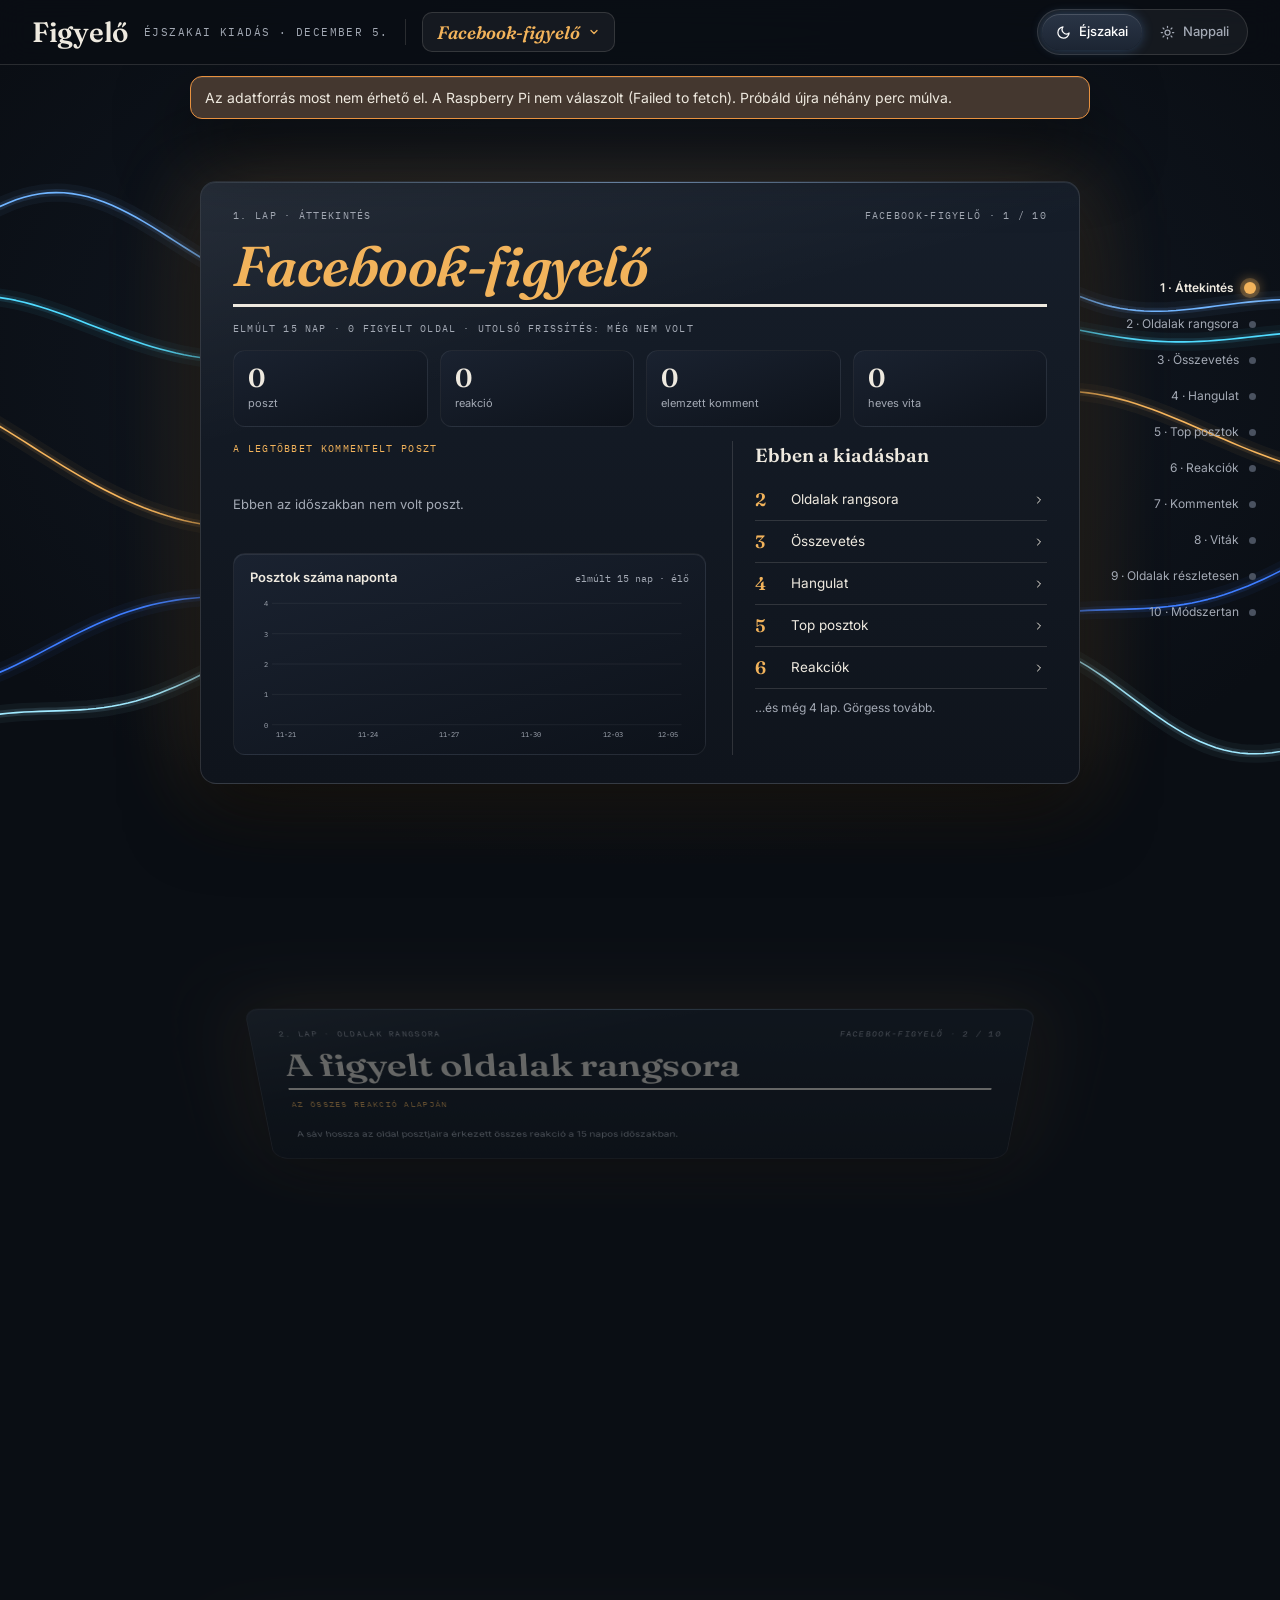
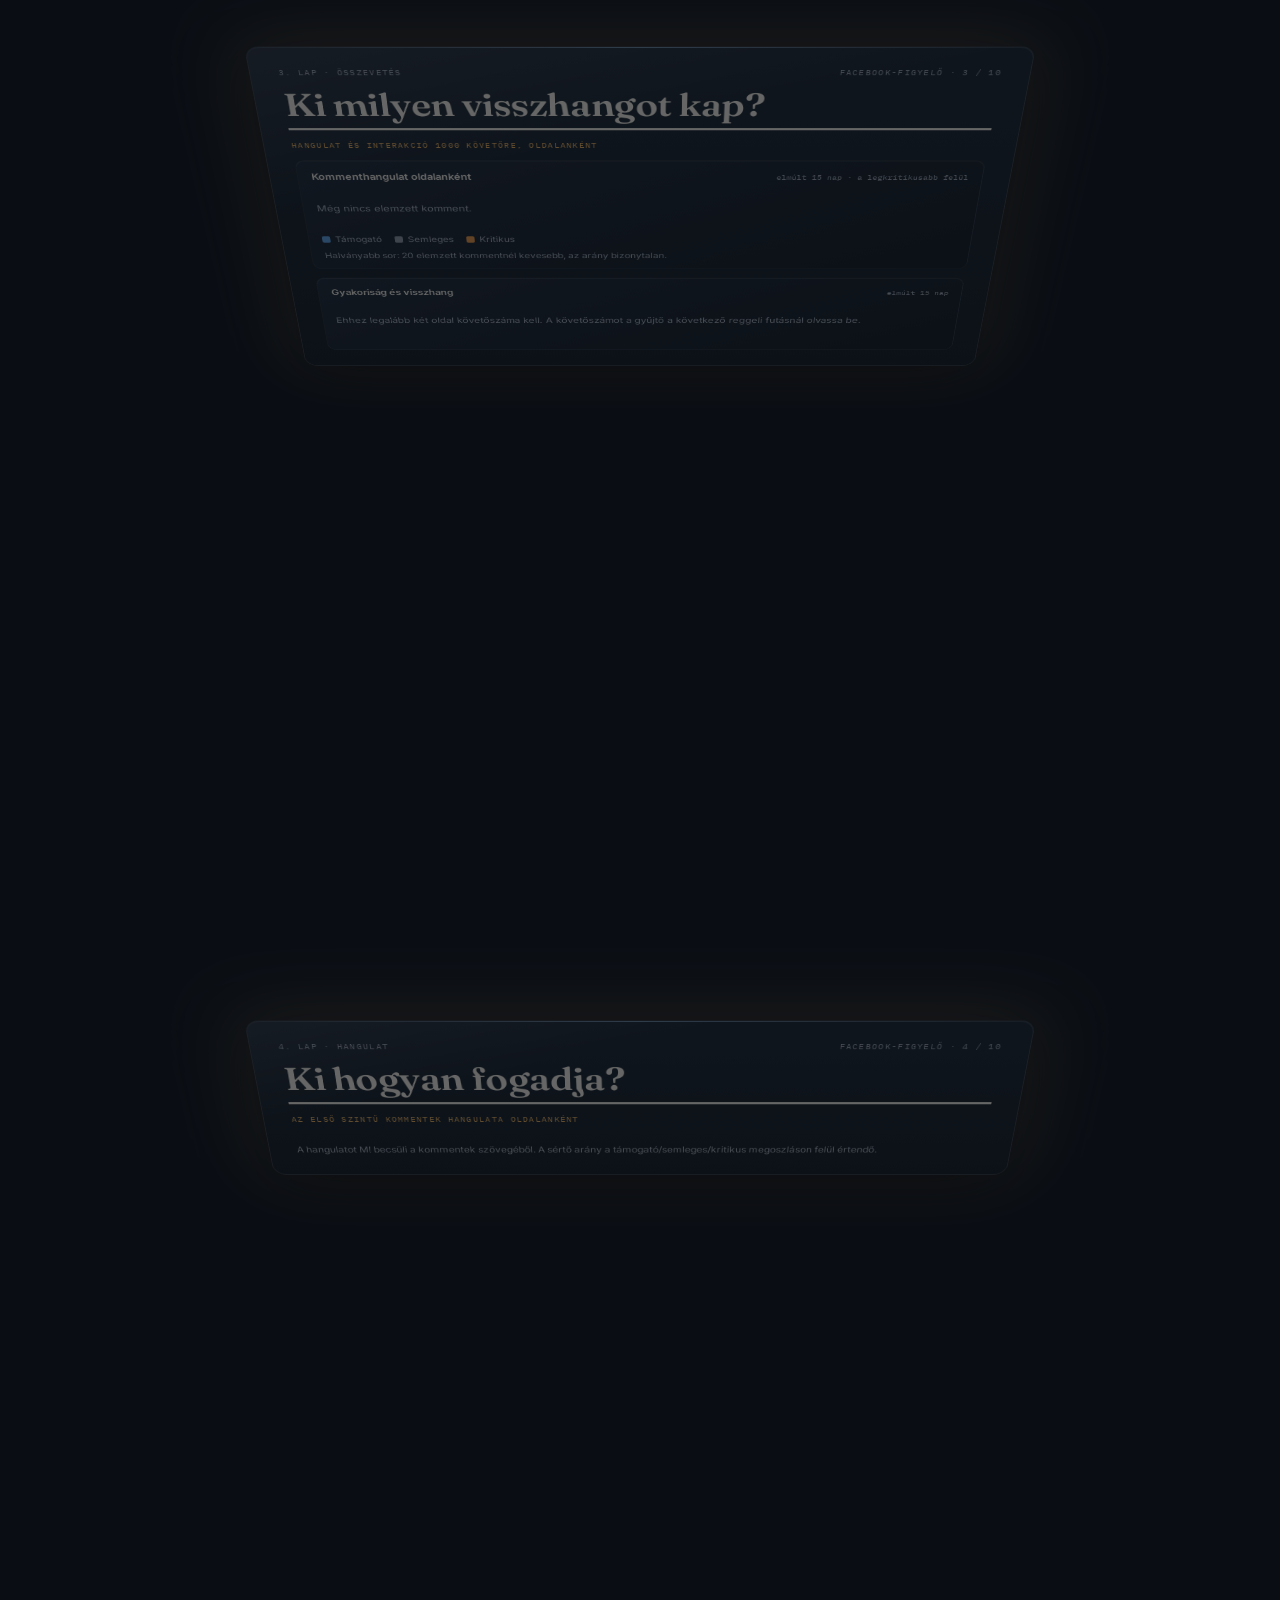
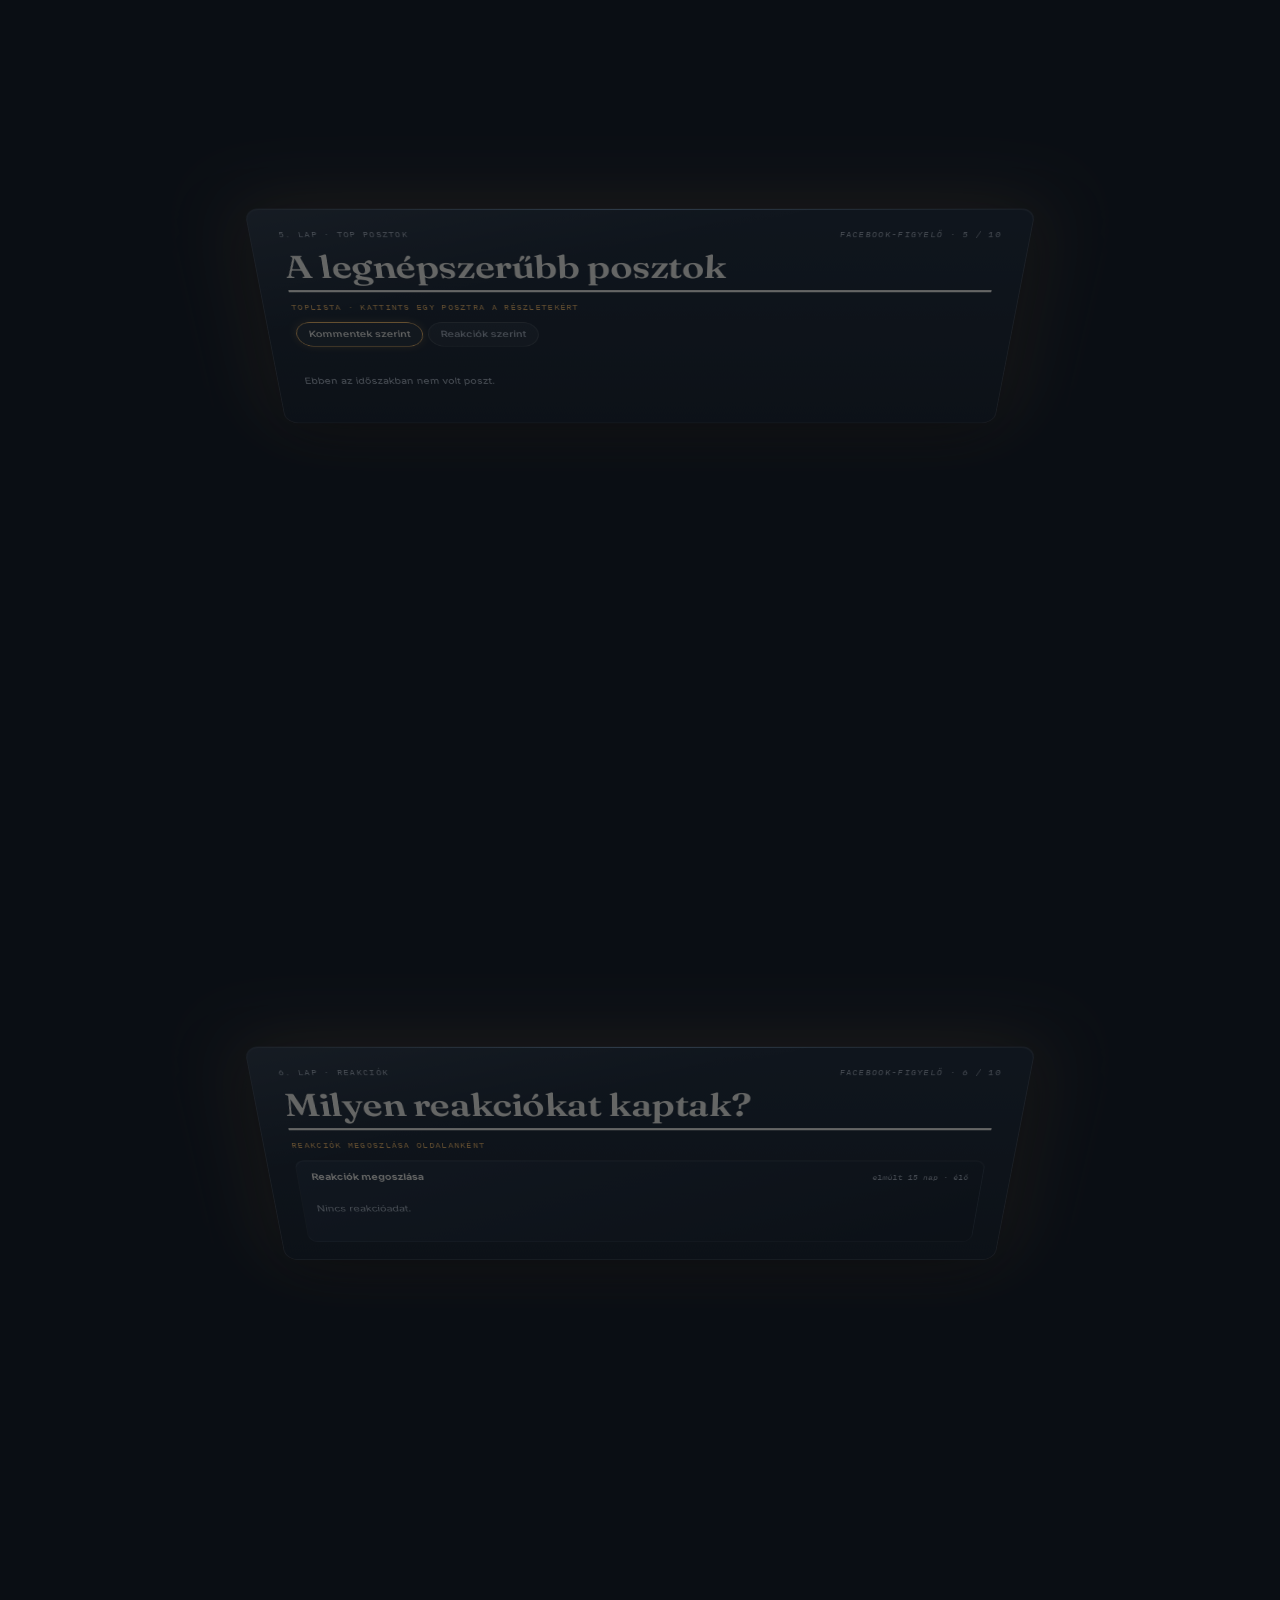
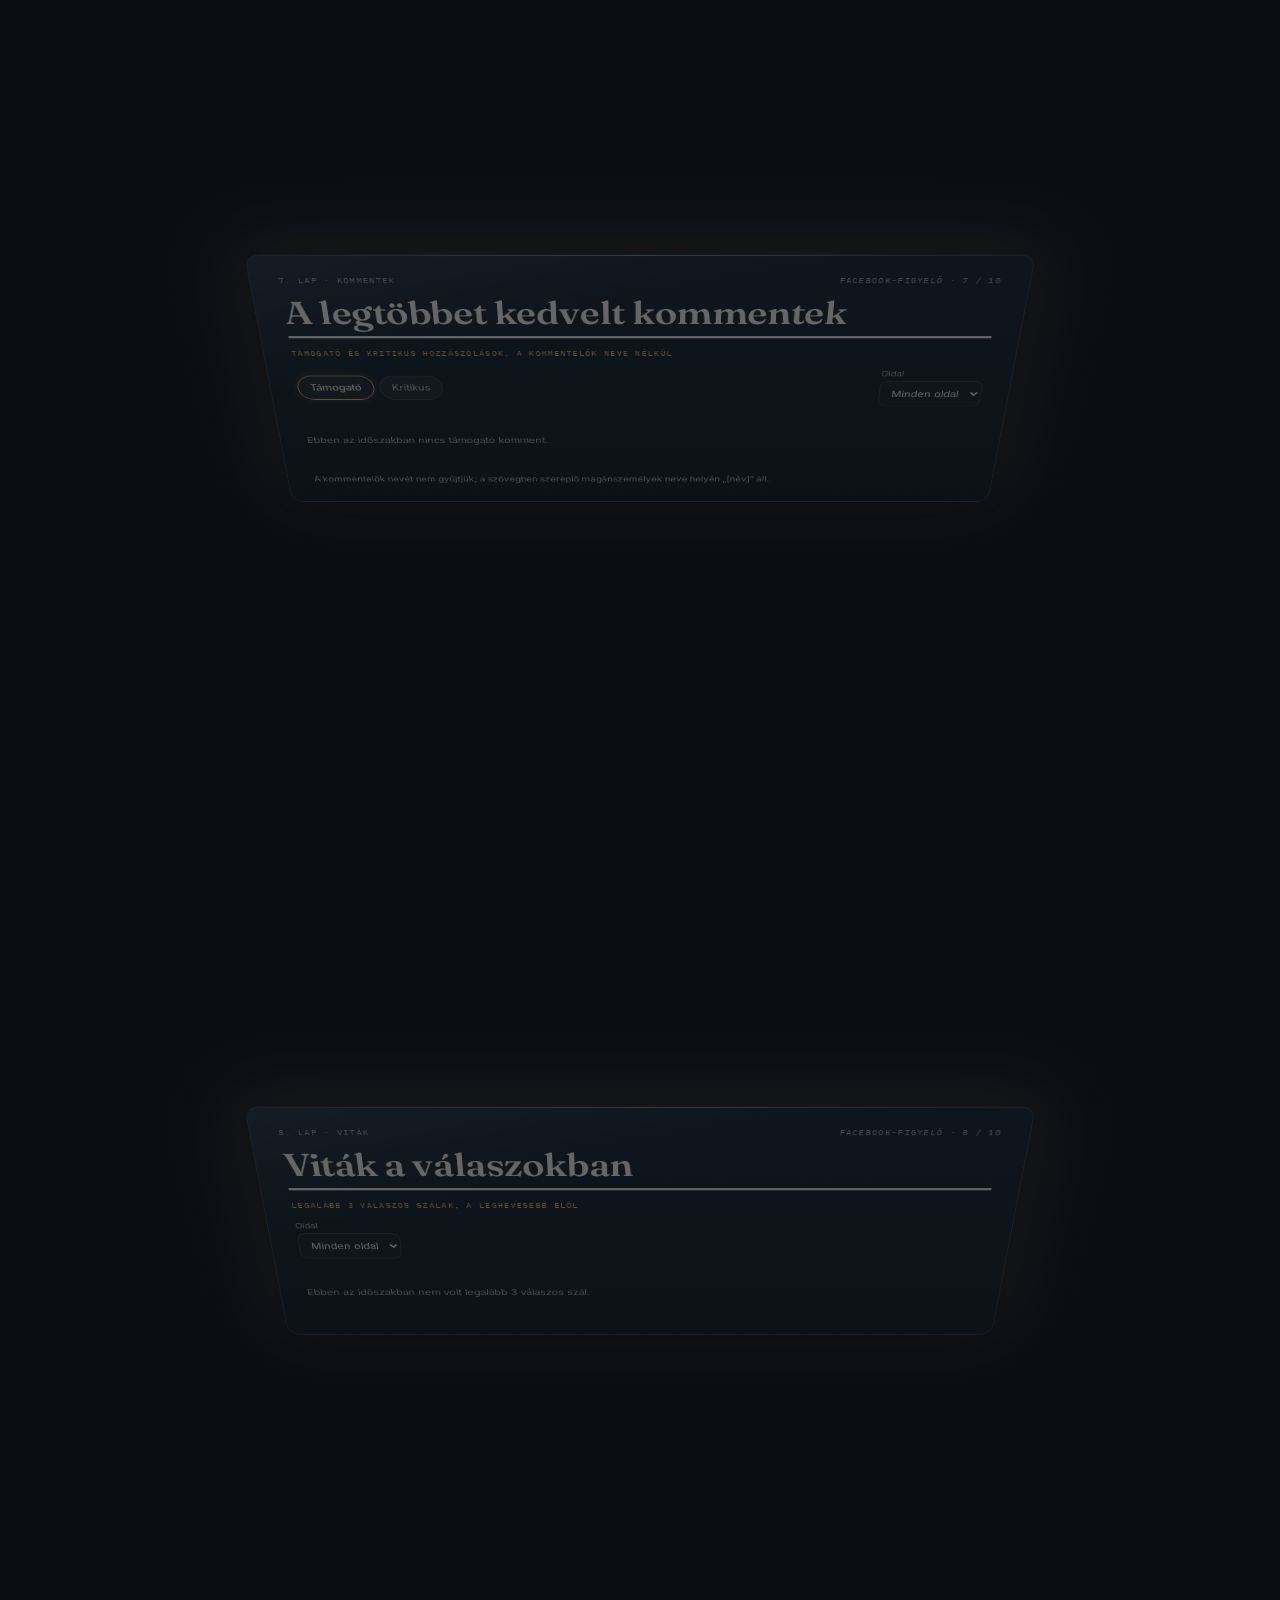
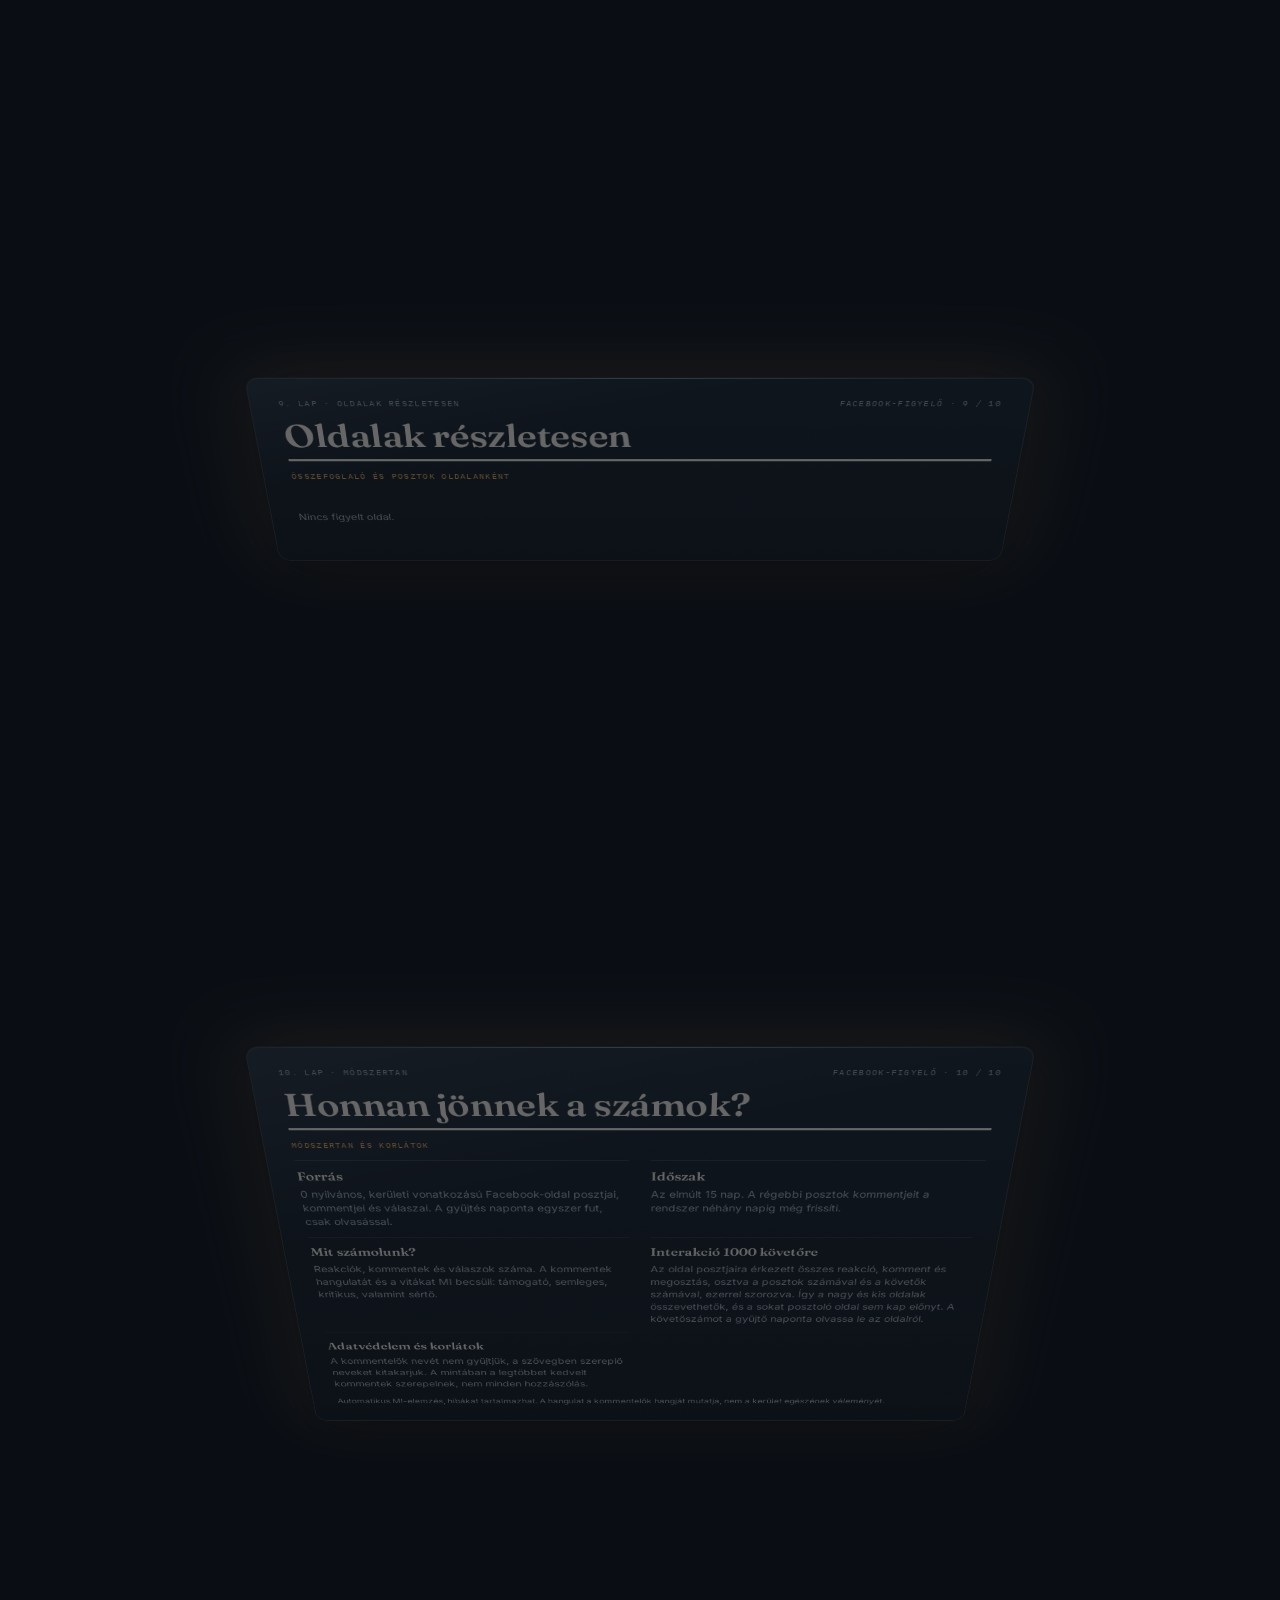
==== commit 9dacaa81: "Update index.html hangulat graf javítás" ====
--- a/fb/index.html
+++ b/fb/index.html
@@ -88,8 +88,6 @@
 .cmp-hd { display: flex; justify-content: space-between; align-items: baseline; gap: 10px; flex-wrap: wrap; font-size: 13px; }
 .cmp-nm { font-weight: 600; }
 .cmp-nm small { font-weight: 400; color: var(--panel-muted); }
-.cmp-eng { font-family: var(--font-mono); font-size: 11px; color: var(--panel-muted); font-variant-numeric: tabular-nums; }
-.cmp-eng b { font-family: var(--font-display); font-size: 15px; color: var(--panel-fg); }
 .panel .note { color: var(--panel-muted); margin-top: 8px; }
 .scat text { font-family: "IBM Plex Mono", monospace; }
 /* Poszt-részletező */
@@ -249,8 +247,8 @@
     const fmtD = (v, d) => v == null ? "–" : v.toLocaleString("hu-HU", { maximumFractionDigits: d, minimumFractionDigits: d });
     const fol = a => a.followers ? fmtN(a.followers) + " követő" : "követőszám nélkül";
     const withTone = D.accounts.filter(a => a.tone && a.tone.n).sort((a, b) => (b.tone.crit - a.tone.crit) || (a.tone.sup - b.tone.sup));
-    const rows = withTone.map(a => { const t = a.tone, e = eng(a);
-      return '<div class="cmp-row' + (t.n < MINN ? " low" : "") + '"><div class="cmp-hd"><span class="cmp-nm">' + esc(a.name) + ' <small>· ' + fmtN(t.n) + " komment" + (t.n < MINN ? " · kevés adat" : "") + '</small></span><span class="cmp-eng">' + (e != null ? "<b>" + fmtD(e, 1) + "</b> / 1000 követő" : "nincs követőszám") + "</span></div>" +
+    const rows = withTone.map(a => { const t = a.tone;
+      return '<div class="cmp-row' + (t.n < MINN ? " low" : "") + '"><div class="cmp-hd"><span class="cmp-nm">' + esc(a.name) + ' <small>· ' + fmtN(t.n) + " komment" + (t.n < MINN ? " · kevés adat" : "") + '</small></span></div>' +
         '<div class="sbar" role="img" aria-label="' + esc(a.name) + ": támogató " + t.sup + "%, semleges " + t.neu + "%, kritikus " + t.crit + '%"><div style="width:' + t.sup + "%;background:" + TONE_COL.sup + '"></div><div style="width:' + t.neu + "%;background:" + TONE_COL.neu + '"></div><div style="width:' + t.crit + "%;background:" + TONE_COL.crit + '"></div></div></div>'; }).join("");
     const noTone = D.accounts.filter(a => !(a.tone && a.tone.n)).map(a => a.name);
     const p1 = panel("Kommenthangulat oldalanként", "elmúlt " + days + " nap · a legkritikusabb felül",
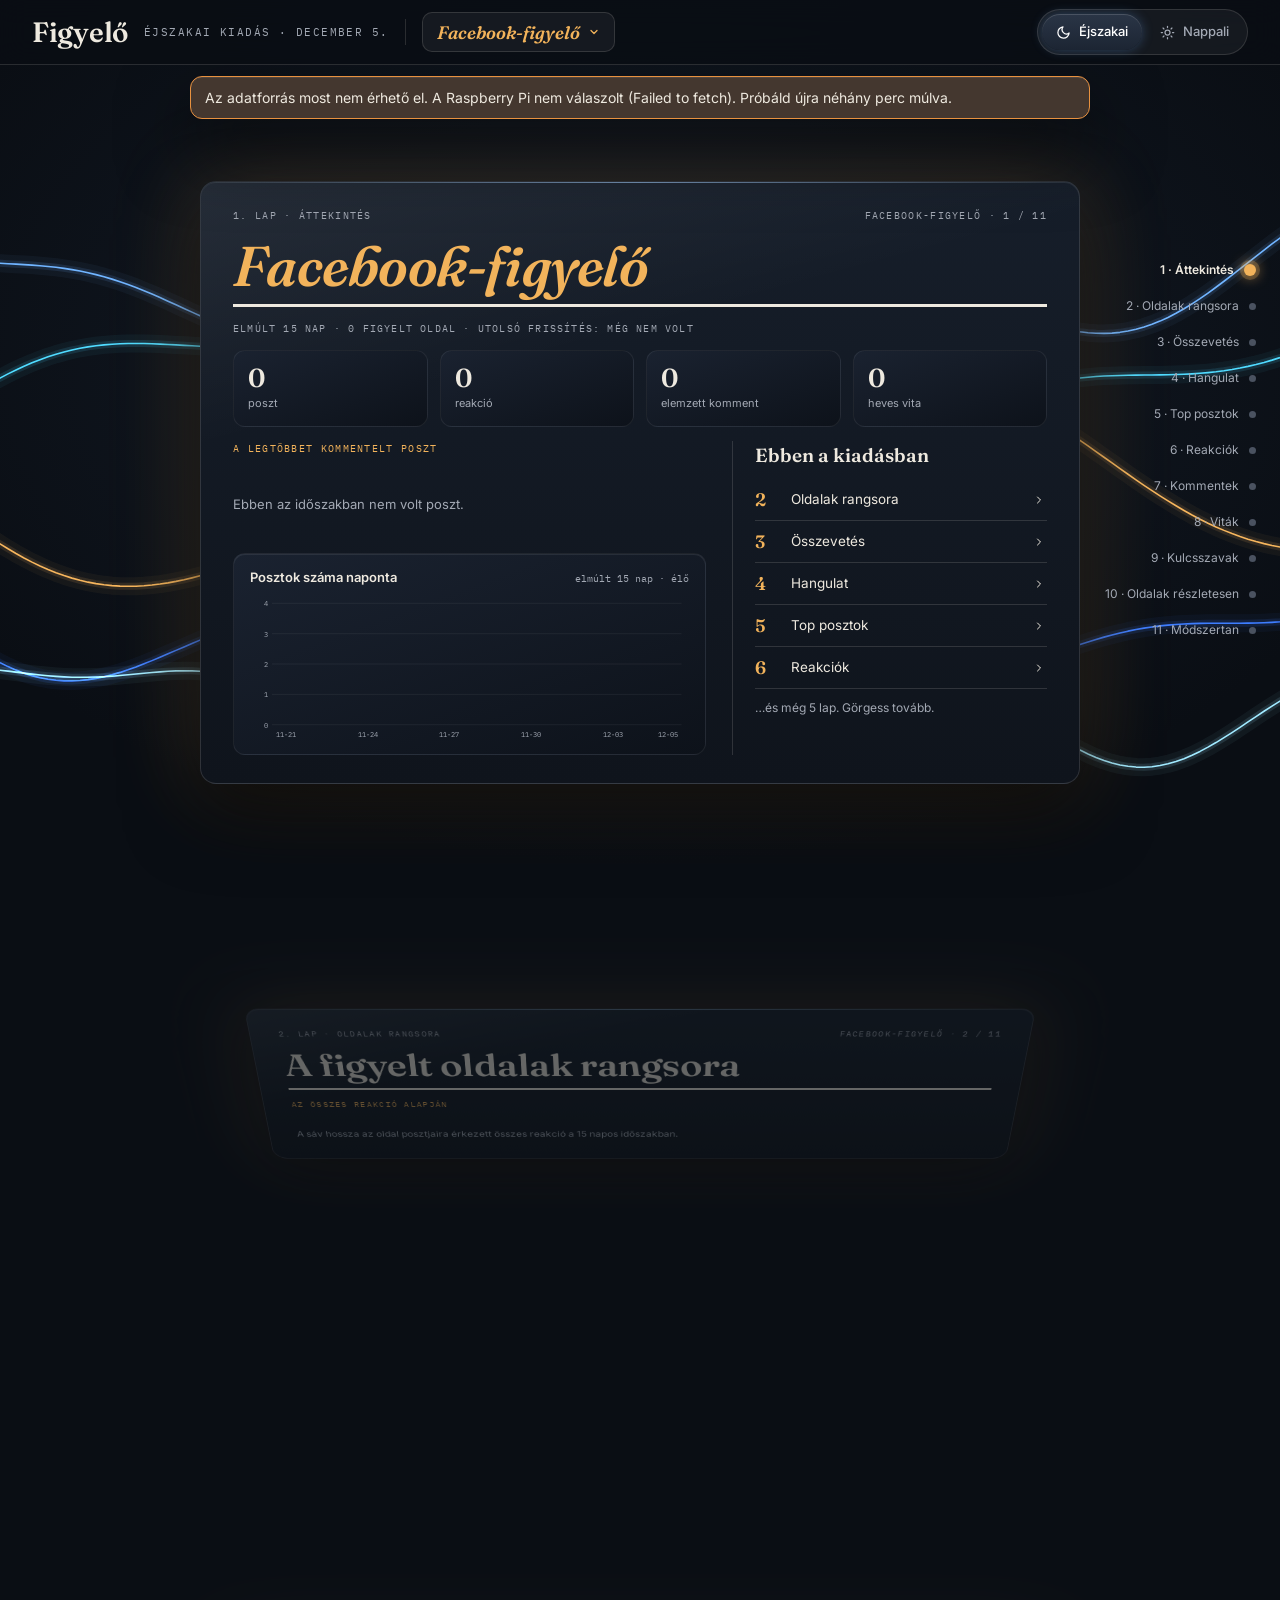
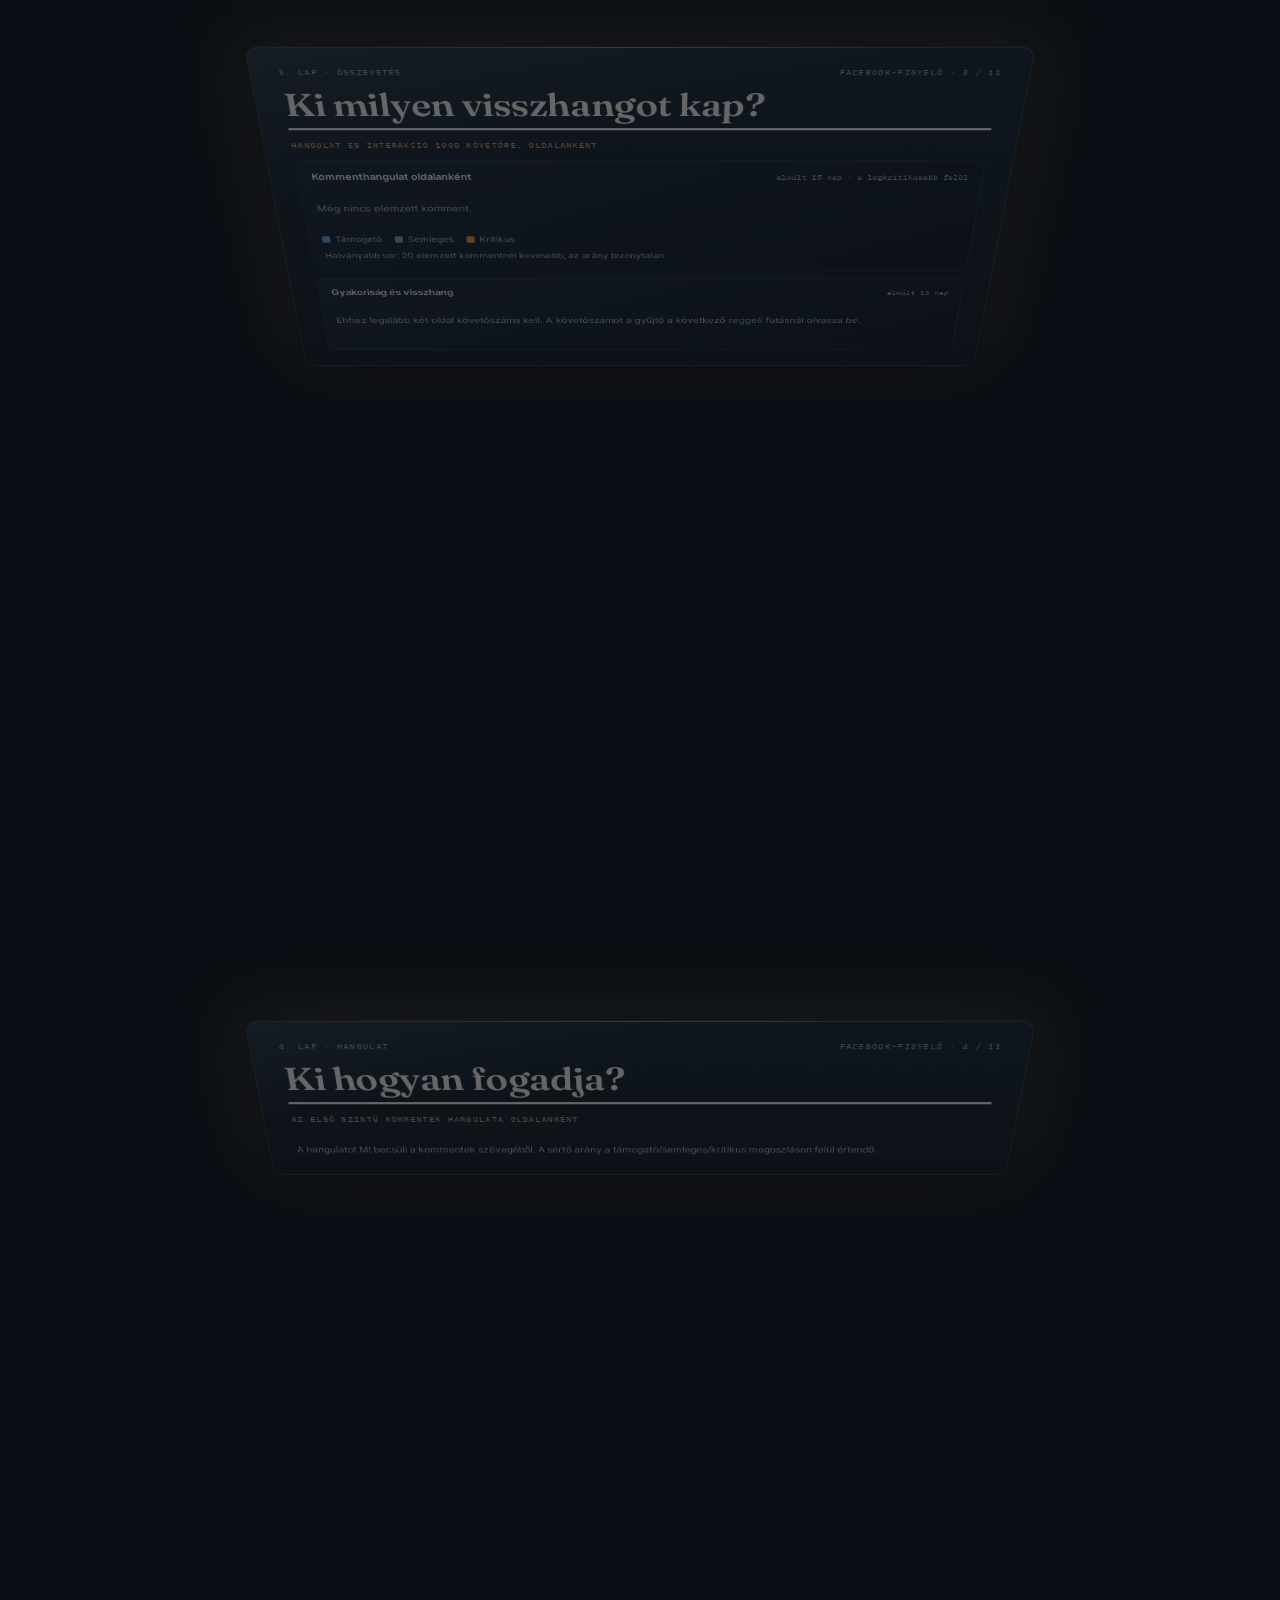
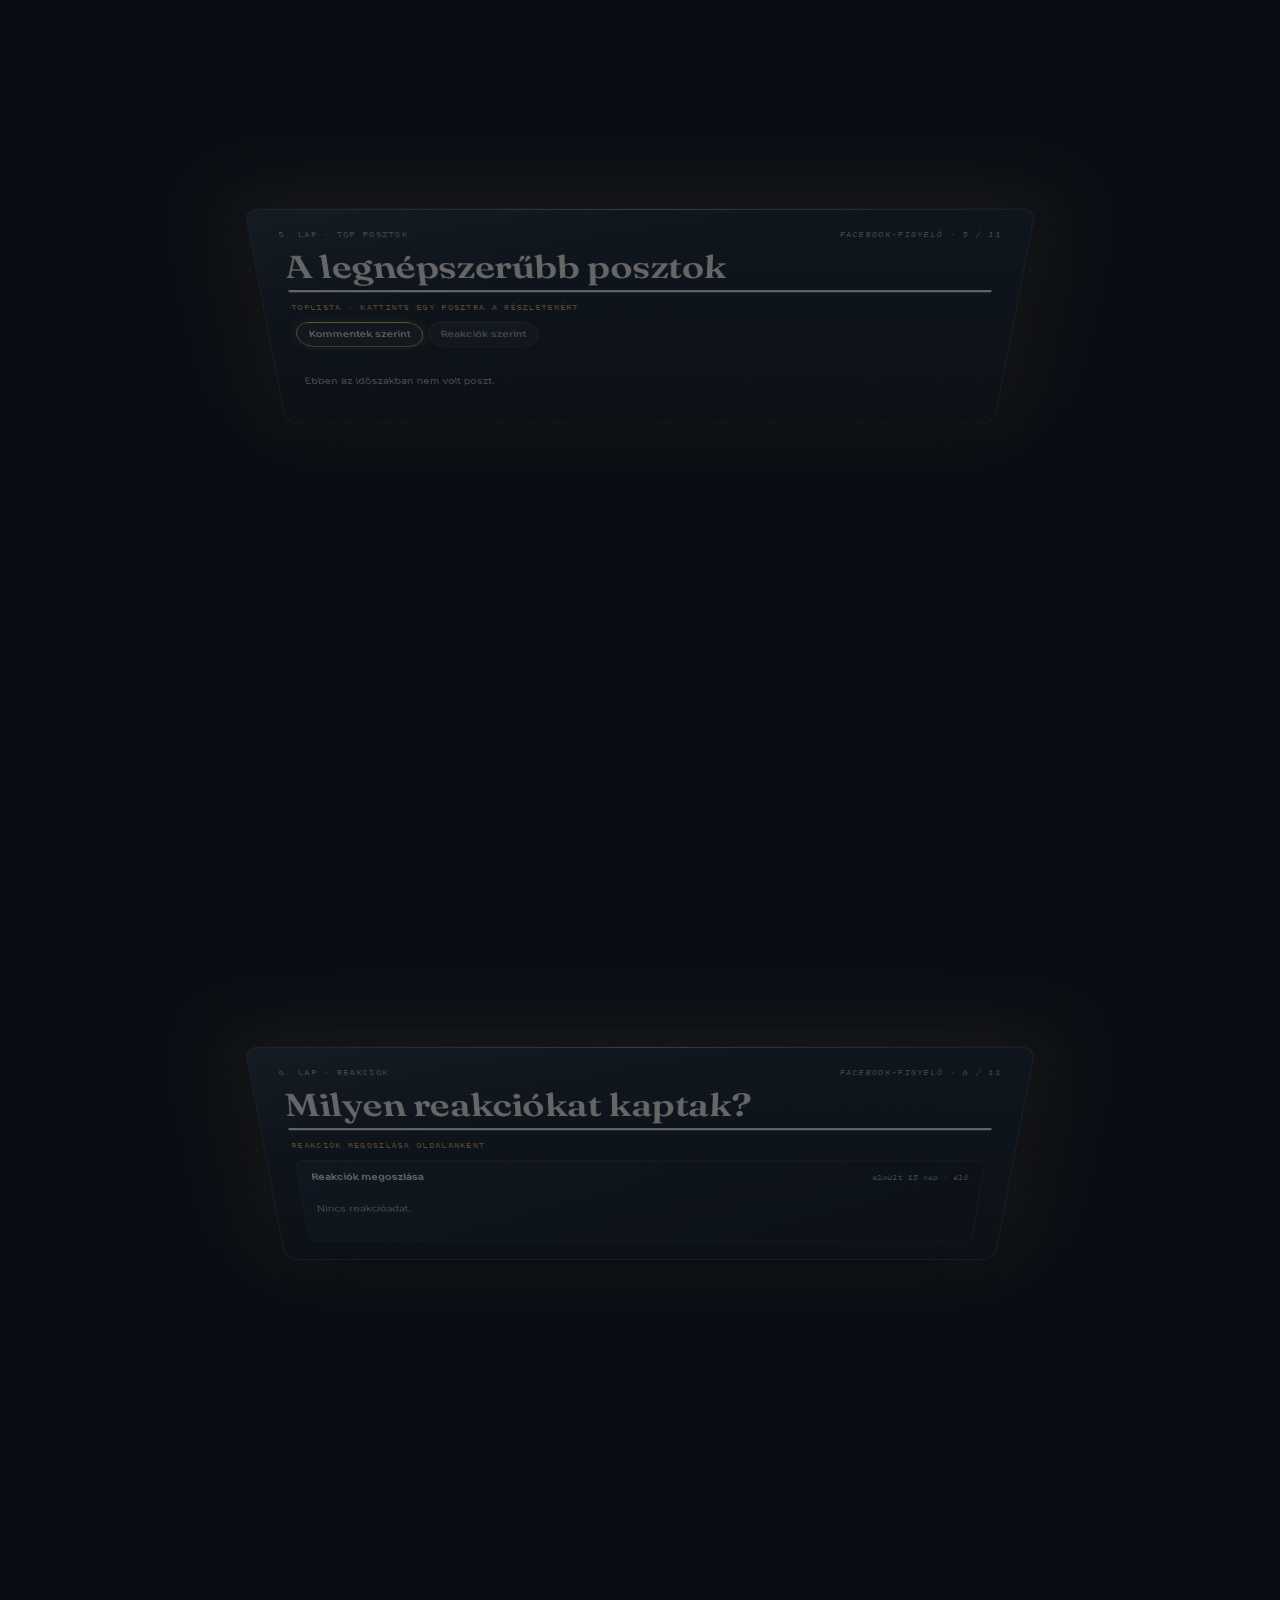
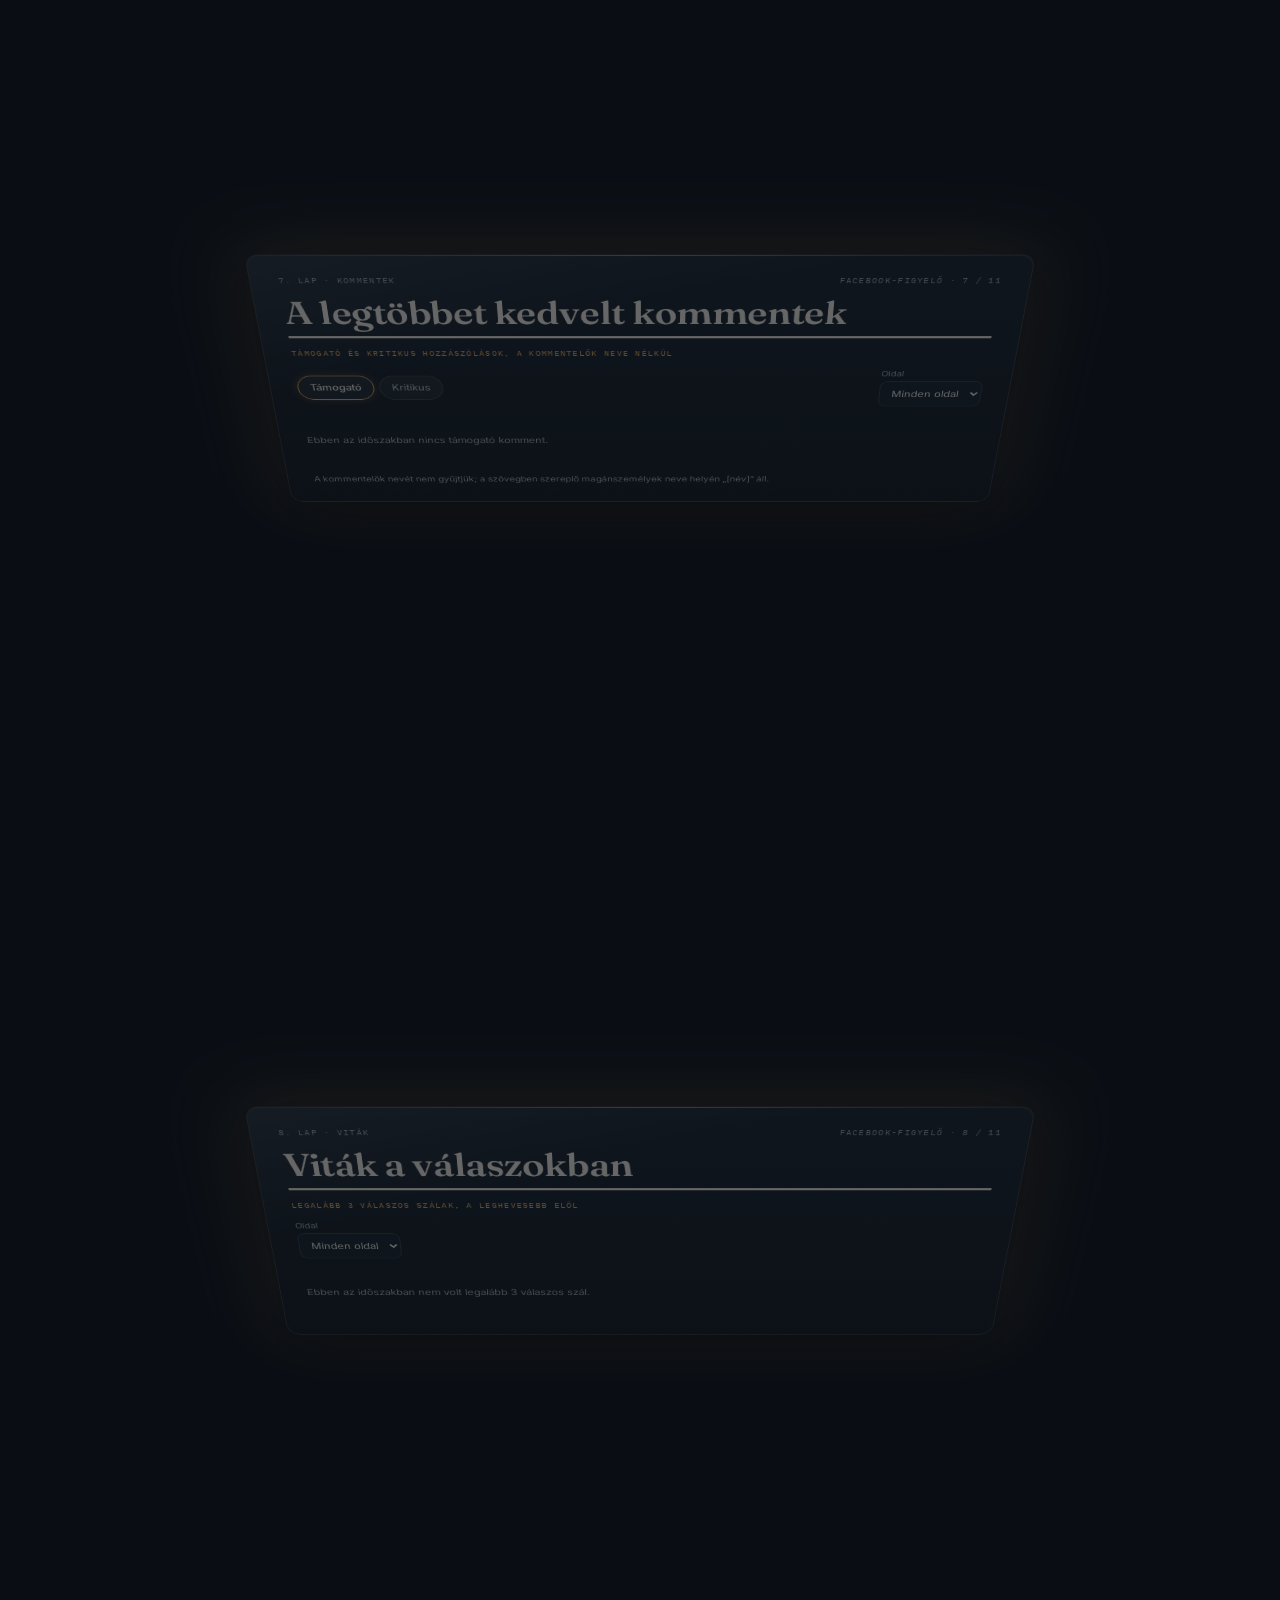
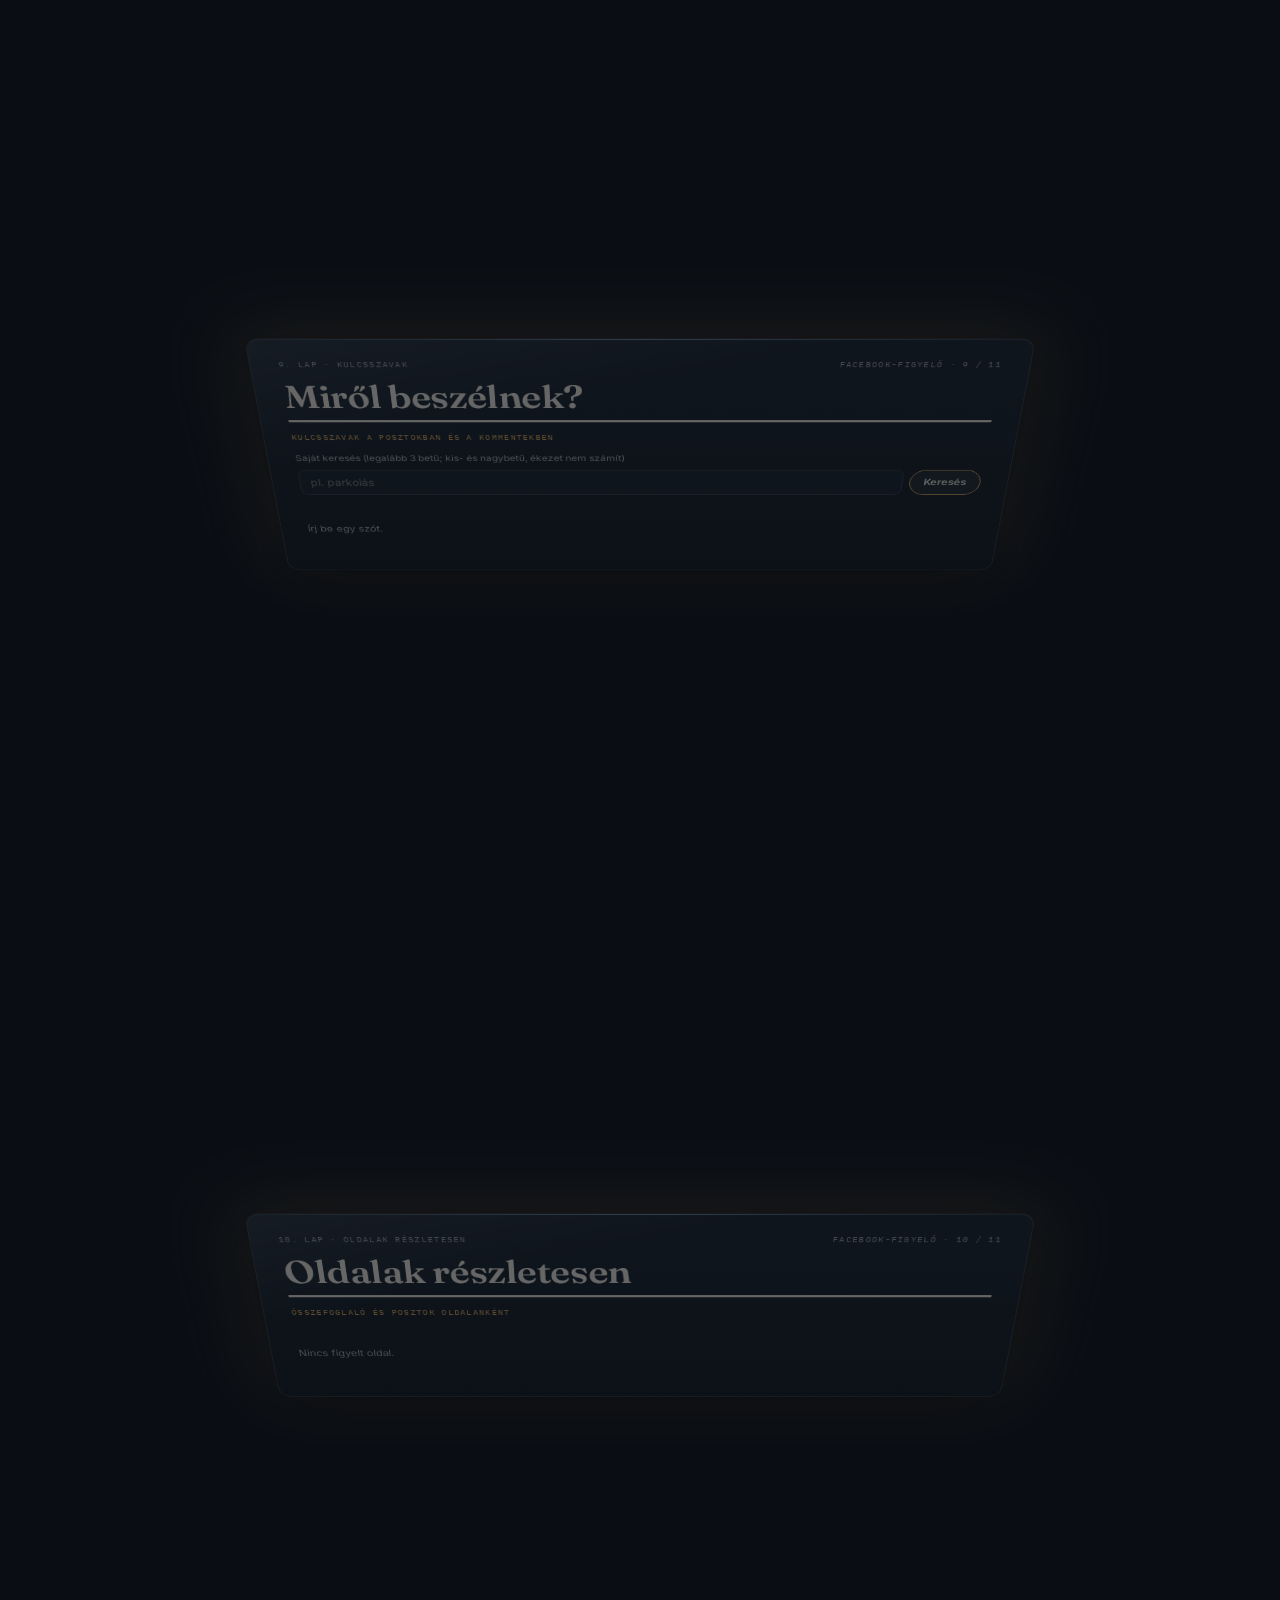
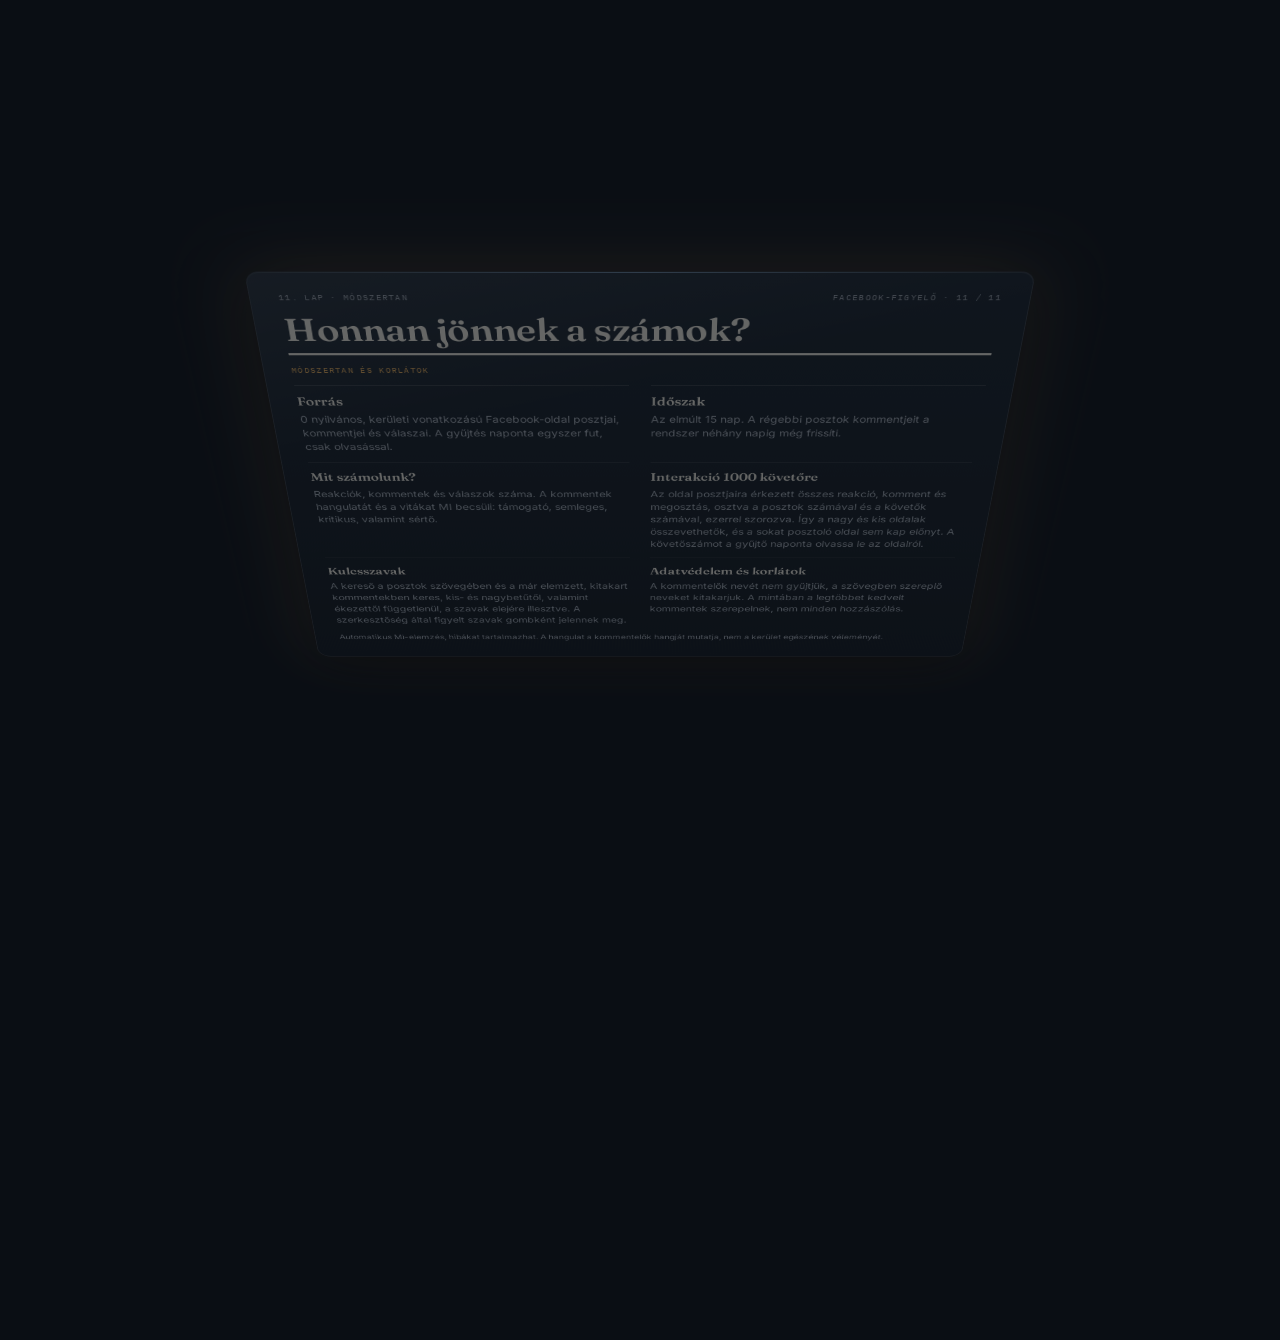
==== commit f4325ddc: "Update index.html monogram, kulcskeres" ====
--- a/fb/index.html
+++ b/fb/index.html
@@ -90,6 +90,16 @@
 .cmp-nm small { font-weight: 400; color: var(--panel-muted); }
 .panel .note { color: var(--panel-muted); margin-top: 8px; }
 .scat text { font-family: "IBM Plex Mono", monospace; }
+/* Facebook-link és kulcsszavas kereső */
+.fblink { font-size: 12px; font-weight: 600; color: var(--acc); text-decoration: none; white-space: nowrap; }
+.fblink:hover { text-decoration: underline; }
+.kq-form { display: flex; flex-wrap: wrap; gap: 8px; align-items: center; }
+.kq-form input { flex: 1 1 220px; min-height: 38px; padding: 0 12px; border-radius: 9px; border: 1px solid var(--hair); background: var(--page-a); color: var(--text); font: inherit; font-size: 14px; }
+.kq-form button { min-height: 38px; padding: 0 16px; border-radius: 999px; border: 1px solid var(--acc); background: var(--pill); color: var(--text); cursor: pointer; font: inherit; font-size: 13px; font-weight: 600; }
+.hitrow { display: flex; flex-direction: column; gap: 4px; padding: 10px 0; border-bottom: 1px solid var(--hair); }
+.hitrow .meta { font-size: 12px; color: var(--muted); display: flex; flex-wrap: wrap; gap: 8px; align-items: center; }
+.hitrow .tx { margin: 0; font-size: 14px; line-height: 1.5; word-break: break-word; }
+.hitrow mark { background: color-mix(in srgb, var(--acc) 30%, transparent); color: inherit; border-radius: 3px; padding: 0 2px; }
 /* Poszt-részletező */
 .ov { position: fixed; inset: 0; z-index: 400; background: rgba(6, 9, 14, 0.62); backdrop-filter: blur(6px); -webkit-backdrop-filter: blur(6px); display: flex; align-items: flex-start; justify-content: center; padding: calc(var(--top) + 16px) 16px 40px; overflow-y: auto; }
 html.nappali .ov { background: rgba(60, 50, 30, 0.35); }
@@ -135,10 +145,12 @@
 const initials = n => String(n || "").replace(/^Dr\.?\s+/, "").split(/\s+/).map(w => w[0] || "").join("").slice(0, 2).toUpperCase();
 const textHTML = t => String(t || "").split(/(\[\[.*?\]\])/).filter(Boolean).map(p => p.startsWith("[[") ? "[név]" : esc(p)).join("");
 const short = (t, n) => { const s = String(t || "").replace(/\s+/g, " ").trim(); return s.length > n ? s.slice(0, n - 1) + "…" : s; };
+const fbA = (u, txt) => u ? '<a class="fblink" href="' + esc(safe(u)) + '" target="_blank" rel="noopener noreferrer">' + esc(txt || "Facebookon →") + "</a>" : "";
 const TONE_COL = { sup: "var(--pos)", neu: "var(--neu)", crit: "var(--neg)" };
 
 let D = null;
-const st = { ptab: "comments", ctab: "pos", cacc: "", dacc: "", pacc: "", mtab: 0 };
+const st = { ptab: "comments", ctab: "pos", cacc: "", dacc: "", pacc: "", mtab: 0, kq: "" };
+const KQ = {};   // kulcsszavas keresés: szó → válasz | {loading} | {error}
 const revealed = new Set(), opened = new Set();
 let post = null;
 const accById = id => (D.accounts.find(a => a.id === id) || {});
@@ -153,6 +165,7 @@
   { type: "reactions", short: "Reakciók", title: "Milyen reakciókat kaptak?", kicker: "Reakciók megoszlása oldalanként" },
   { type: "comments", short: "Kommentek", title: "A legtöbbet kedvelt kommentek", kicker: "Támogató és kritikus hozzászólások, a kommentelők neve nélkül" },
   { type: "debates", short: "Viták", title: "Viták a válaszokban", kicker: "Legalább 3 válaszos szálak, a leghevesebb elöl" },
+  { type: "kereso", short: "Kulcsszavak", title: "Miről beszélnek?", kicker: "Kulcsszavak a posztokban és a kommentekben" },
   { type: "page", short: "Oldalak részletesen", title: "Oldalak részletesen", kicker: "Összefoglaló és posztok oldalanként" },
   { type: "method", short: "Módszertan", title: "Honnan jönnek a számok?", kicker: "Módszertan és korlátok" }
 ];
@@ -196,7 +209,7 @@
       const rel = r.rel === "agree" ? "egyetért" : r.rel === "disagree" ? "vitatkozik" : "semleges";
       const stc = r.stance === "supportive" ? "támogatja a szerzőt" : r.stance === "critical" ? "kritikus a szerzővel" : "semleges a szerzővel";
       const body = hide ? '<div class="hidden"><p aria-hidden="true">' + textHTML(r.text) + '</p><button type="button" class="reveal" data-reveal="' + esc(rid) + '">Sértő tartalom – megjelenítés</button></div>' : '<span class="rtext' + (r.is_author ? " author" : "") + '">' + textHTML(r.text) + "</span>";
-      return '<div class="reply"><div class="rtags"><b>' + (r.is_author ? "A poszt szerzője" : "Névtelen válaszoló") + "</b>" + (r.analyzed ? "<span>" + rel + " · " + stc + "</span>" : "") + (r.toxic ? '<span class="toxtag">Sértő</span>' : "") + "</div>" + body + "</div>";
+      return '<div class="reply"><div class="rtags"><b>' + (r.is_author ? "A poszt szerzője" : "Névtelen válaszoló") + "</b>" + (r.analyzed ? "<span>" + rel + " · " + stc + "</span>" : "") + (r.toxic ? '<span class="toxtag">Sértő</span>' : "") + fbA(r.link) + "</div>" + body + "</div>";
     }).join("") + "</div>";
   }
   return html;
@@ -207,7 +220,7 @@
     const hide = c.toxic && !revealed.has(c.id);
     const body = hide ? '<div class="hidden"><p aria-hidden="true">' + textHTML(c.text) + '</p><button type="button" class="reveal" data-reveal="' + esc(c.id) + '">Sértő tartalom – megjelenítés</button></div>' : '<p class="tx">' + textHTML(c.text) + "</p>";
     return '<div class="cm"><span class="rk" style="background:' + (positive ? "var(--pos)" : "var(--neg)") + '">' + (i + 1) + '</span><div style="min-width:0"><div class="who">Névtelen kommentelő' + (c.accName ? " · " + esc(c.accName) : "") + (c.toxic ? '<span class="toxtag">Sértő</span>' : "") + "</div>" + body +
-      '<div class="ft"><span>' + fmtN(c.likes) + " kedvelés · " + fmtDate(c.post_date) + "</span>" + (showPost && c.post_id ? '<button type="button" class="link" data-open="' + esc(c.post_id) + '">„' + esc(short(c.post_title, 50)) + "”</button>" : "") + threadHTML(c) + "</div></div></div>";
+      '<div class="ft"><span>' + fmtN(c.likes) + " kedvelés · " + fmtDate(c.post_date) + "</span>" + (showPost && c.post_id ? '<button type="button" class="link" data-open="' + esc(c.post_id) + '">„' + esc(short(c.post_title, 50)) + "”</button>" : "") + fbA(c.link) + threadHTML(c) + "</div></div></div>";
   }).join("") + "</div>";
 }
 function debatesHTML(list, showOpen) {
@@ -215,7 +228,7 @@
   return '<div class="col">' + list.map(d => '<div class="deb"><div class="hd"><span class="dbadge ' + dcls(d.label) + '">' + esc(d.label) + "</span><span>" + d.n + " válasz" + (d.accName ? " · " + esc(d.accName) : "") + " · „" + esc(short(d.post_title, 48)) + "”</span>" + (d.author ? '<span class="vd mix">A szerző is beszállt</span>' : "") + "</div>" +
     '<div style="font-size:14px;line-height:1.45"><b>Kiinduló komment:</b> „' + textHTML(d.root) + '”</div><div class="dbar" role="img" aria-label="Egyetért ' + d.agree + "%, vitatkozik " + d.dis + '%"><div style="width:' + d.agree + '%;background:var(--pos)"></div><div style="width:' + d.dis + '%;background:var(--neg)"></div></div>' +
     '<div class="note">Egyetért: ' + d.agree + "% · Vitatkozik: " + d.dis + "% · Sértő válasz: " + d.toxic + "</div>" + (d.summary ? '<div style="font-size:13px;color:var(--muted)">' + esc(d.summary) + "</div>" : "") +
-    '<div>' + threadHTML({ id: "d:" + d.id, thread: { replies: arr(d.replies), debate: d, summary: "" } }) + '</div>' + (showOpen ? '<button type="button" class="link" data-open="' + esc(d.post_id) + '">A poszt megnyitása →</button>' : "") + "</div>").join("") + "</div>";
+    '<div>' + threadHTML({ id: "d:" + d.id, thread: { replies: arr(d.replies), debate: d, summary: "" } }) + '</div>' + (d.link || showOpen ? '<div class="tabs">' + (showOpen ? '<button type="button" class="link" data-open="' + esc(d.post_id) + '">A poszt megnyitása →</button>' : "") + fbA(d.link, "A vita a Facebookon →") + "</div>" : "") + "</div>").join("") + "</div>";
 }
 function postRow(p, i, metric) {
   return '<button type="button" class="post" data-open="' + esc(p.id) + '"><span class="r">' + (i + 1) + "</span><span><b>" + esc(p.text ? short(p.text, 160) : "(kép vagy videó szöveg nélkül)") + '</b><span class="meta"><span>' + esc(p.acc.name) + " · " + fmtDate(p.date) + "</span>" + verdict(p.verdict) +
@@ -311,6 +324,28 @@
     const list = D.accounts.filter(a => !st.dacc || a.id === st.dacc).flatMap(a => arr(a.debates).map(d => Object.assign({ accName: a.name }, d))).sort((a, b) => (b.heat || 0) - (a.heat || 0)).slice(0, 8);
     return accSelect("dacc", "Oldal") + debatesHTML(list, true);
   },
+  kereso() {
+    const szavak = arr(D.kulcsszavak);
+    if (!st.kq && szavak.length) st.kq = szavak[0];
+    const q = st.kq, r = q ? KQ[q] : null;
+    if (q && !r) kqLoad(q);
+    let html = (szavak.length ? tabsHTML("kq", szavak.map(w => [w, w])) : "") +
+      '<form class="kq-form" id="kq-form" role="search"><label class="note" for="kq-in" style="flex-basis:100%">Saját keresés (legalább 3 betű; kis- és nagybetű, ékezet nem számít)</label><input id="kq-in" type="search" minlength="3" maxlength="40" value="' + esc(szavak.includes(q) ? "" : q) + '" placeholder="pl. parkolás"><button type="submit">Keresés</button></form>';
+    if (!q) return html + '<p class="empty">Írj be egy szót.</p>';
+    if (!r || r.loading) return html + '<p class="loading">Keresés…</p>';
+    if (r.error) return html + '<p class="empty">' + esc(r.error) + "</p>";
+    const days = r.napok.map(x => x.nap), vals = r.napok.map(x => x.n), max = Math.max(1, ...r.oldalak.map(o => o.n));
+    html += '<div class="tiles"><div class="tile"><b>' + fmtN(r.osszes) + '</b><span>találat: „' + esc(r.q) + '”</span></div><div class="tile"><b>' + fmtN(r.posztban) + '</b><span>posztban</span></div><div class="tile"><b>' + fmtN(r.kommentben) + '</b><span>kommentben, válaszban</span></div><div class="tile"><b>' + r.oldalak.length + "</b><span>oldalon</span></div></div>";
+    if (!r.osszes) return html + '<p class="empty">Az elmúlt ' + r.napok_szama + " napban nem szerepelt ez a szó.</p>";
+    html += '<div class="grid2"><div class="col">' + panel("Előfordulás naponta", "elmúlt " + r.napok_szama + " nap", barChart(days, vals, "Előfordulás naponta")) + "</div>" +
+      '<div class="col side"><h3 class="h3">Oldalanként</h3>' + r.oldalak.map(o => '<div class="rank" style="grid-template-columns:minmax(0,1fr) auto"><div><span class="lbl">' + esc(o.name) + '</span><div class="track"><div class="fill" style="width:' + (o.n / max * 100).toFixed(1) + '%"></div></div></div><span class="v">' + fmtN(o.n) + "</span></div>").join("") + "</div></div>";
+    html += '<h3 class="h3">Találatok</h3><div>' + r.talalatok.map(t => '<div class="hitrow"><div class="meta"><b>' + esc(t.tipus === "poszt" ? "Poszt" : t.tipus === "válasz" ? "Válasz" : "Komment") + "</b><span>" + esc(t.acc_name) + " · " + fmtDate(t.datum) + "</span>" + (t.likes ? "<span>" + fmtN(t.likes) + " kedvelés</span>" : "") + "</div>" +
+      '<p class="tx">' + esc(t.elotte) + "<mark>" + esc(t.talalat) + "</mark>" + esc(t.utana) + "</p>" +
+      '<div class="meta">' + (t.tipus !== "poszt" ? '<button type="button" class="link" data-open="' + esc(t.post_id) + '">„' + esc(short(t.post_title, 50)) + "”</button>" : '<button type="button" class="link" data-open="' + esc(t.post_id) + '">A poszt részletei →</button>') + fbA(t.link) + "</div></div>").join("") + "</div>" +
+      (r.tobb ? '<p class="note">…és még ' + r.tobb + " régebbi találat.</p>" : "") +
+      '<p class="note">A posztok szövegében és az elemzett (kitakart) kommentekben keres, szókezdetre illesztve: a „civil” a „civilek” és a „civilizált” szót is megtalálja. Magánszemély nevére nem lehet keresni.</p>';
+    return html;
+  },
   page() {
     if (!st.pacc && D.accounts[0]) st.pacc = D.accounts[0].id;
     const a = accById(st.pacc);
@@ -327,10 +362,19 @@
       "<div><b>Időszak</b><p>Az elmúlt " + (D.window_days || 15) + " nap. A régebbi posztok kommentjeit a rendszer néhány napig még frissíti.</p></div>" +
       "<div><b>Mit számolunk?</b><p>Reakciók, kommentek és válaszok száma. A kommentek hangulatát és a vitákat MI becsüli: támogató, semleges, kritikus, valamint sértő.</p></div>" +
       "<div><b>Interakció 1000 követőre</b><p>Az oldal posztjaira érkezett összes reakció, komment és megosztás, osztva a posztok számával és a követők számával, ezerrel szorozva. Így a nagy és kis oldalak összevethetők, és a sokat posztoló oldal sem kap előnyt. A követőszámot a gyűjtő naponta olvassa le az oldalról.</p></div>" +
+      "<div><b>Kulcsszavak</b><p>A kereső a posztok szövegében és a már elemzett, kitakart kommentekben keres, kis- és nagybetűtől, valamint ékezettől függetlenül, a szavak elejére illesztve. A szerkesztőség által figyelt szavak gombként jelennek meg.</p></div>" +
       "<div><b>Adatvédelem és korlátok</b><p>A kommentelők nevét nem gyűjtjük, a szövegben szereplő neveket kitakarjuk. A mintában a legtöbbet kedvelt kommentek szerepelnek, nem minden hozzászólás.</p></div>" +
       '</div><p class="note">Automatikus MI-elemzés, hibákat tartalmazhat. A hangulat a kommentelők hangját mutatja, nem a kerület egészének véleményét.</p>';
   }
 };
+
+/* ---------- kulcsszavas kereső ---------- */
+async function kqLoad(q) {
+  KQ[q] = { loading: true };
+  try { const r = await fetch(API + "/api/kereses?q=" + encodeURIComponent(q)); const j = await r.json(); KQ[q] = r.ok ? j : { error: j.uzenet || "HTTP " + r.status }; }
+  catch (e) { KQ[q] = { error: "A keresés most nem sikerült (" + e.message + ")." }; }
+  const el = $("kq-form"); if (el && st.kq === q) LM.ujra(el);
+}
 
 /* ---------- poszt-részletező ---------- */
 async function openPost(id) {
@@ -378,6 +422,13 @@
   if (th) { const id = th.getAttribute("data-thread"); opened.has(id) ? opened.delete(id) : opened.add(id); inModal ? renderModal() : LM.ujra(th); }
 });
 document.addEventListener("keydown", e => { if (e.key === "Escape" && post) closePost(); });
+document.addEventListener("submit", e => {
+  if (e.target.id !== "kq-form") return;
+  e.preventDefault();
+  const q = ($("kq-in").value || "").replace(/\s+/g, " ").trim();
+  if (q.length < 3) return;
+  st.kq = q; delete KQ[q]; LM.ujra(e.target, "kq-in");
+});
 
 /* ---------- indítás ---------- */
 async function start() {
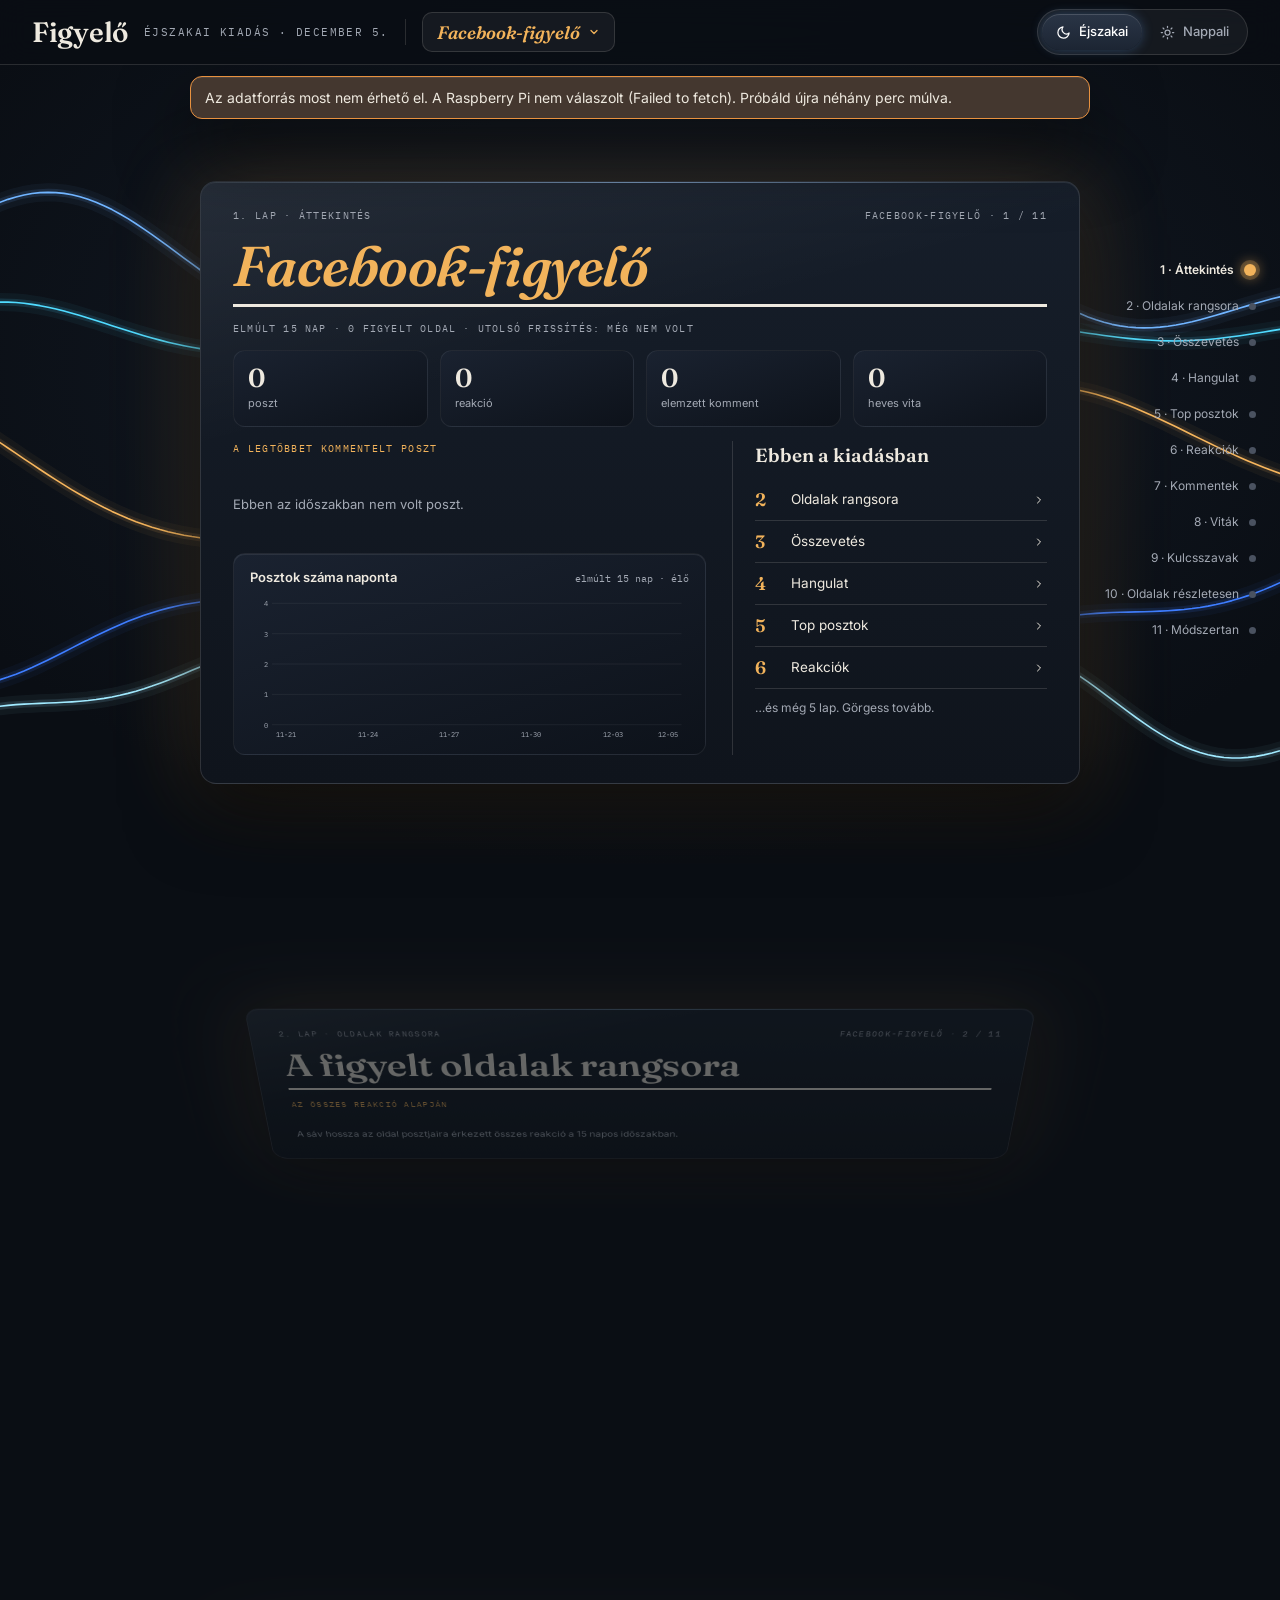
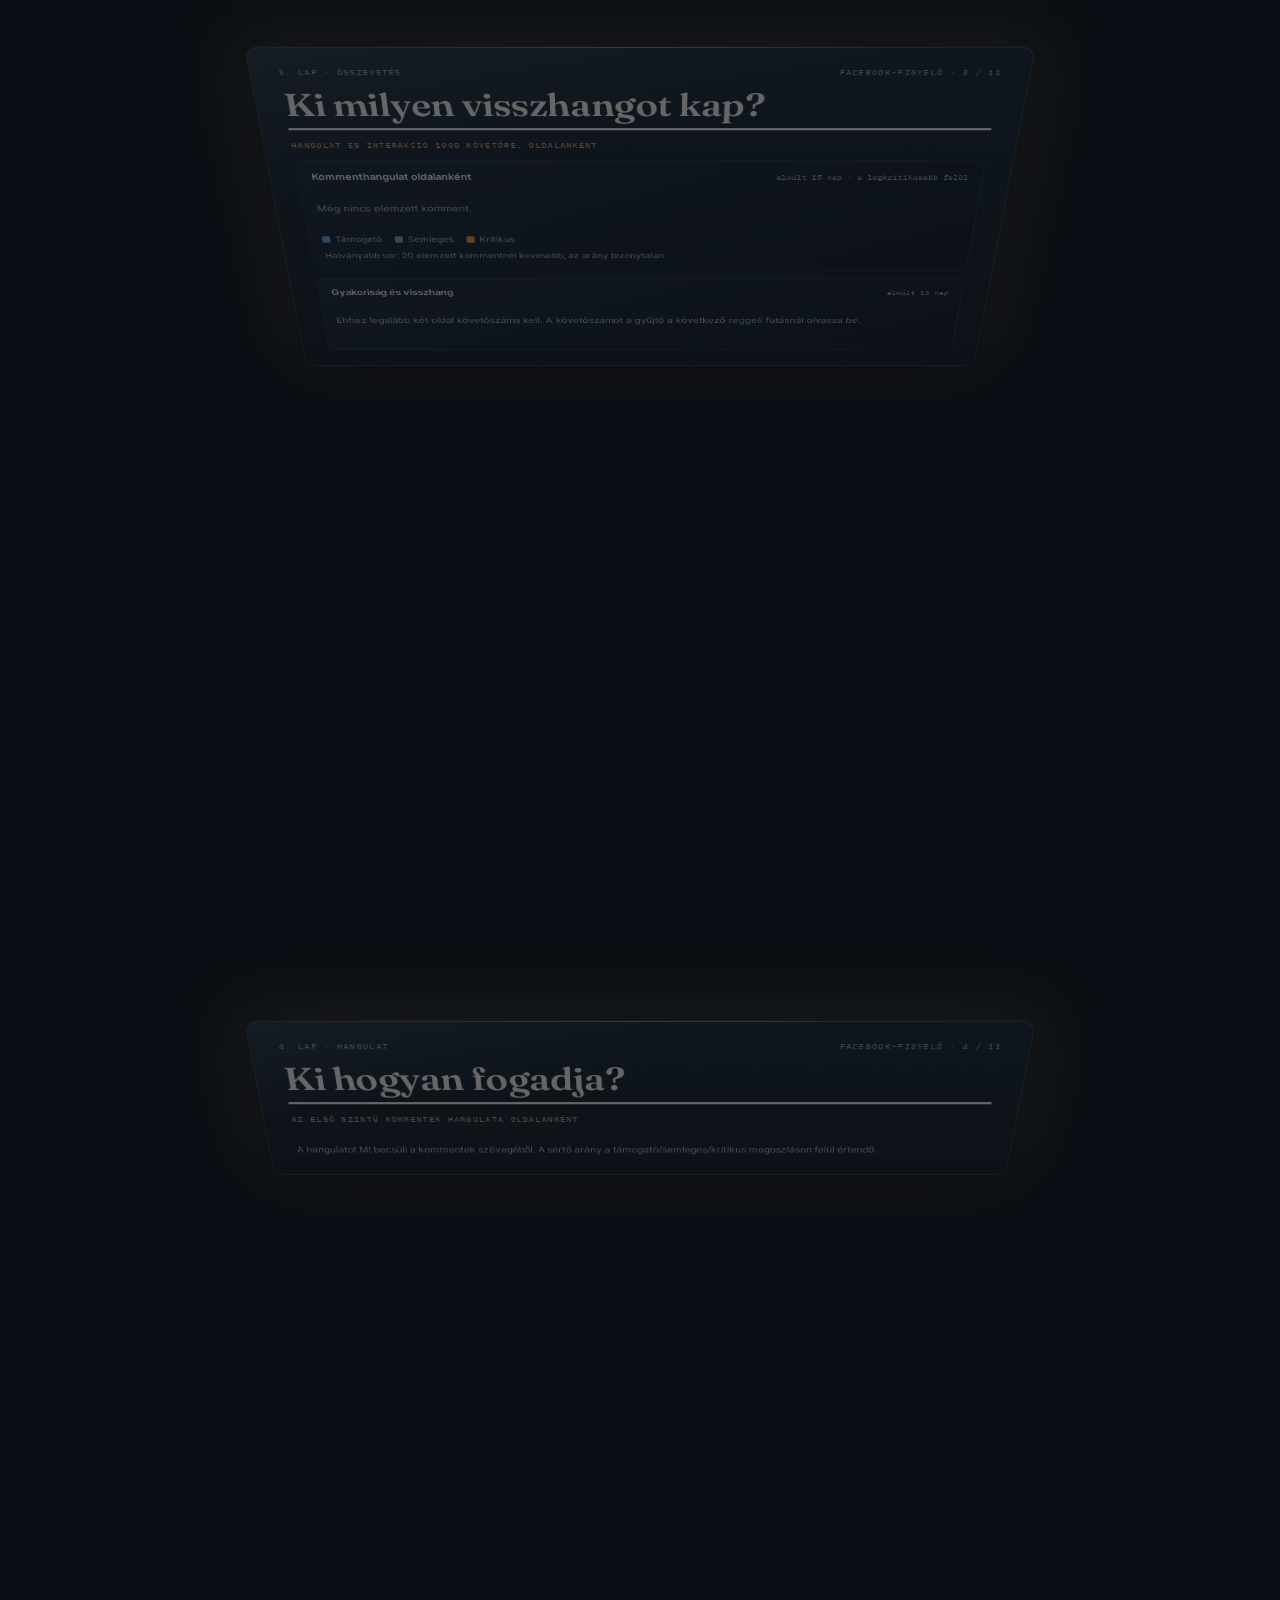
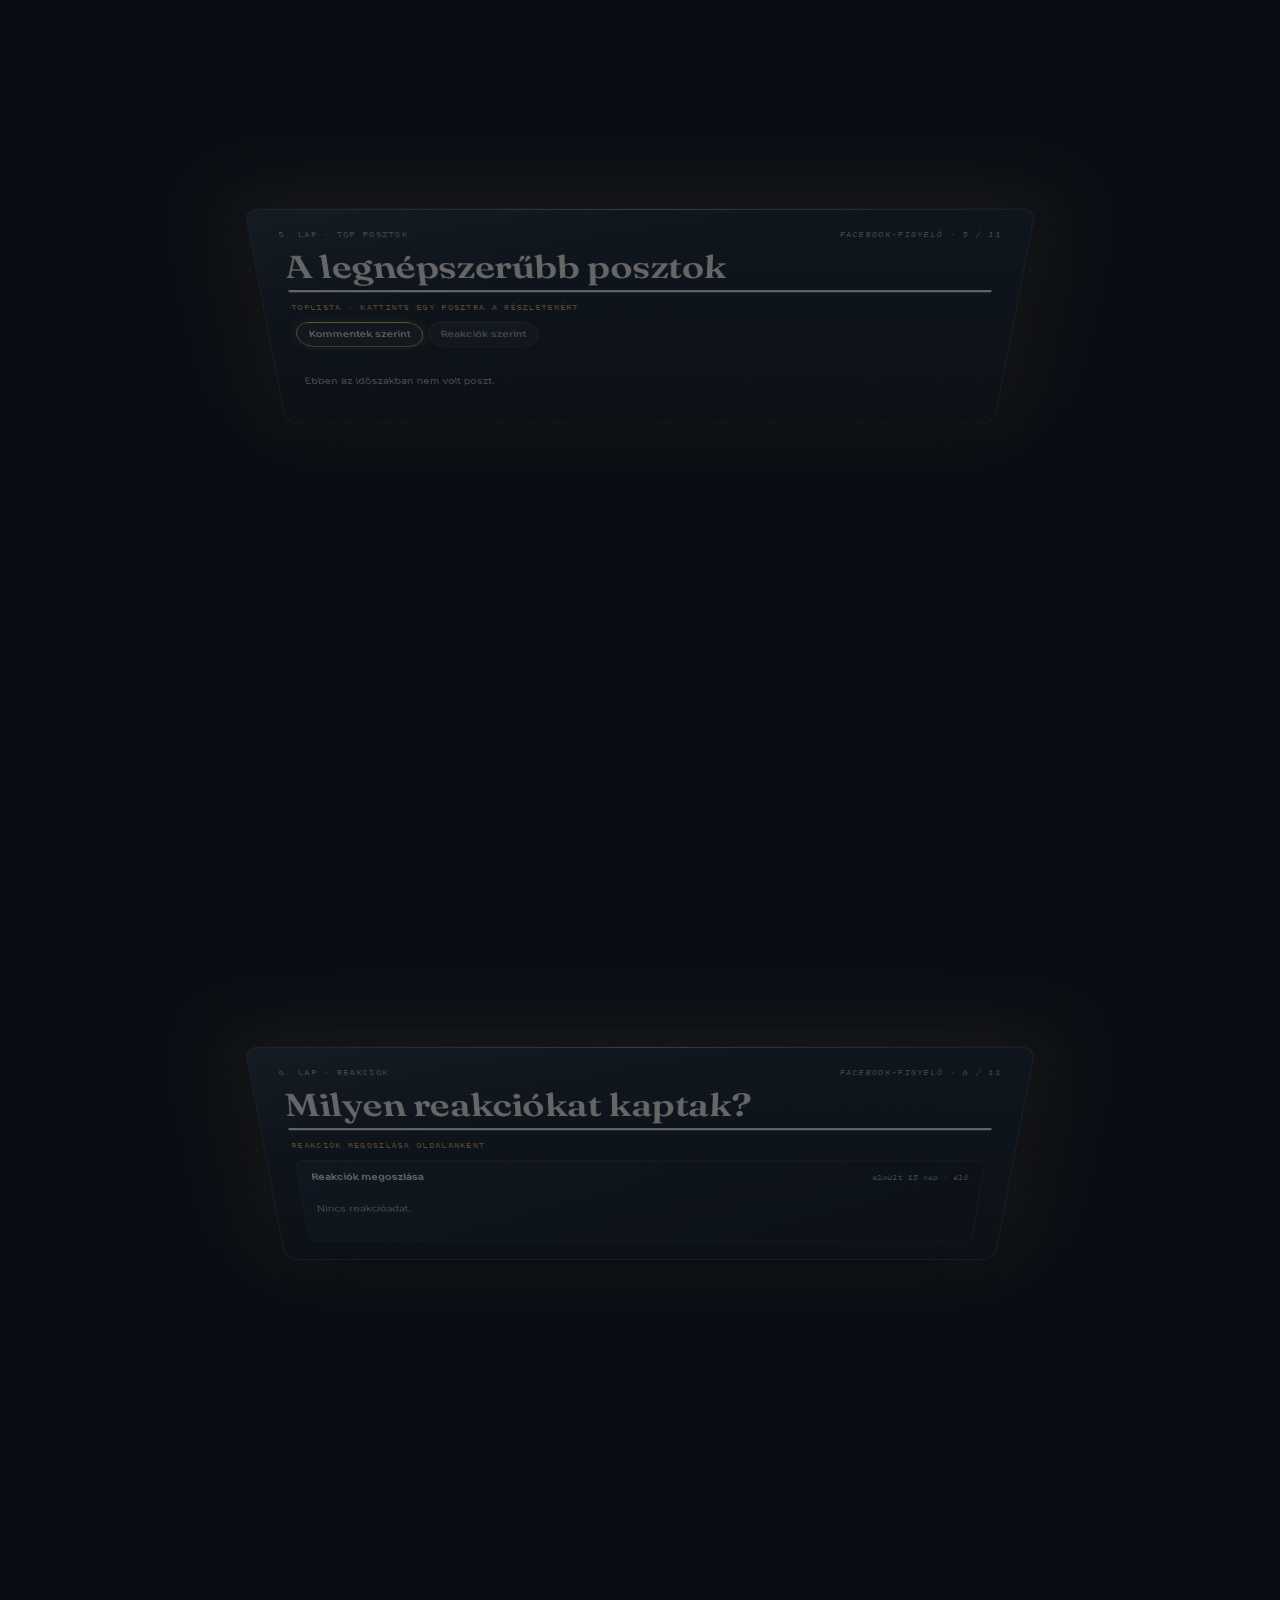
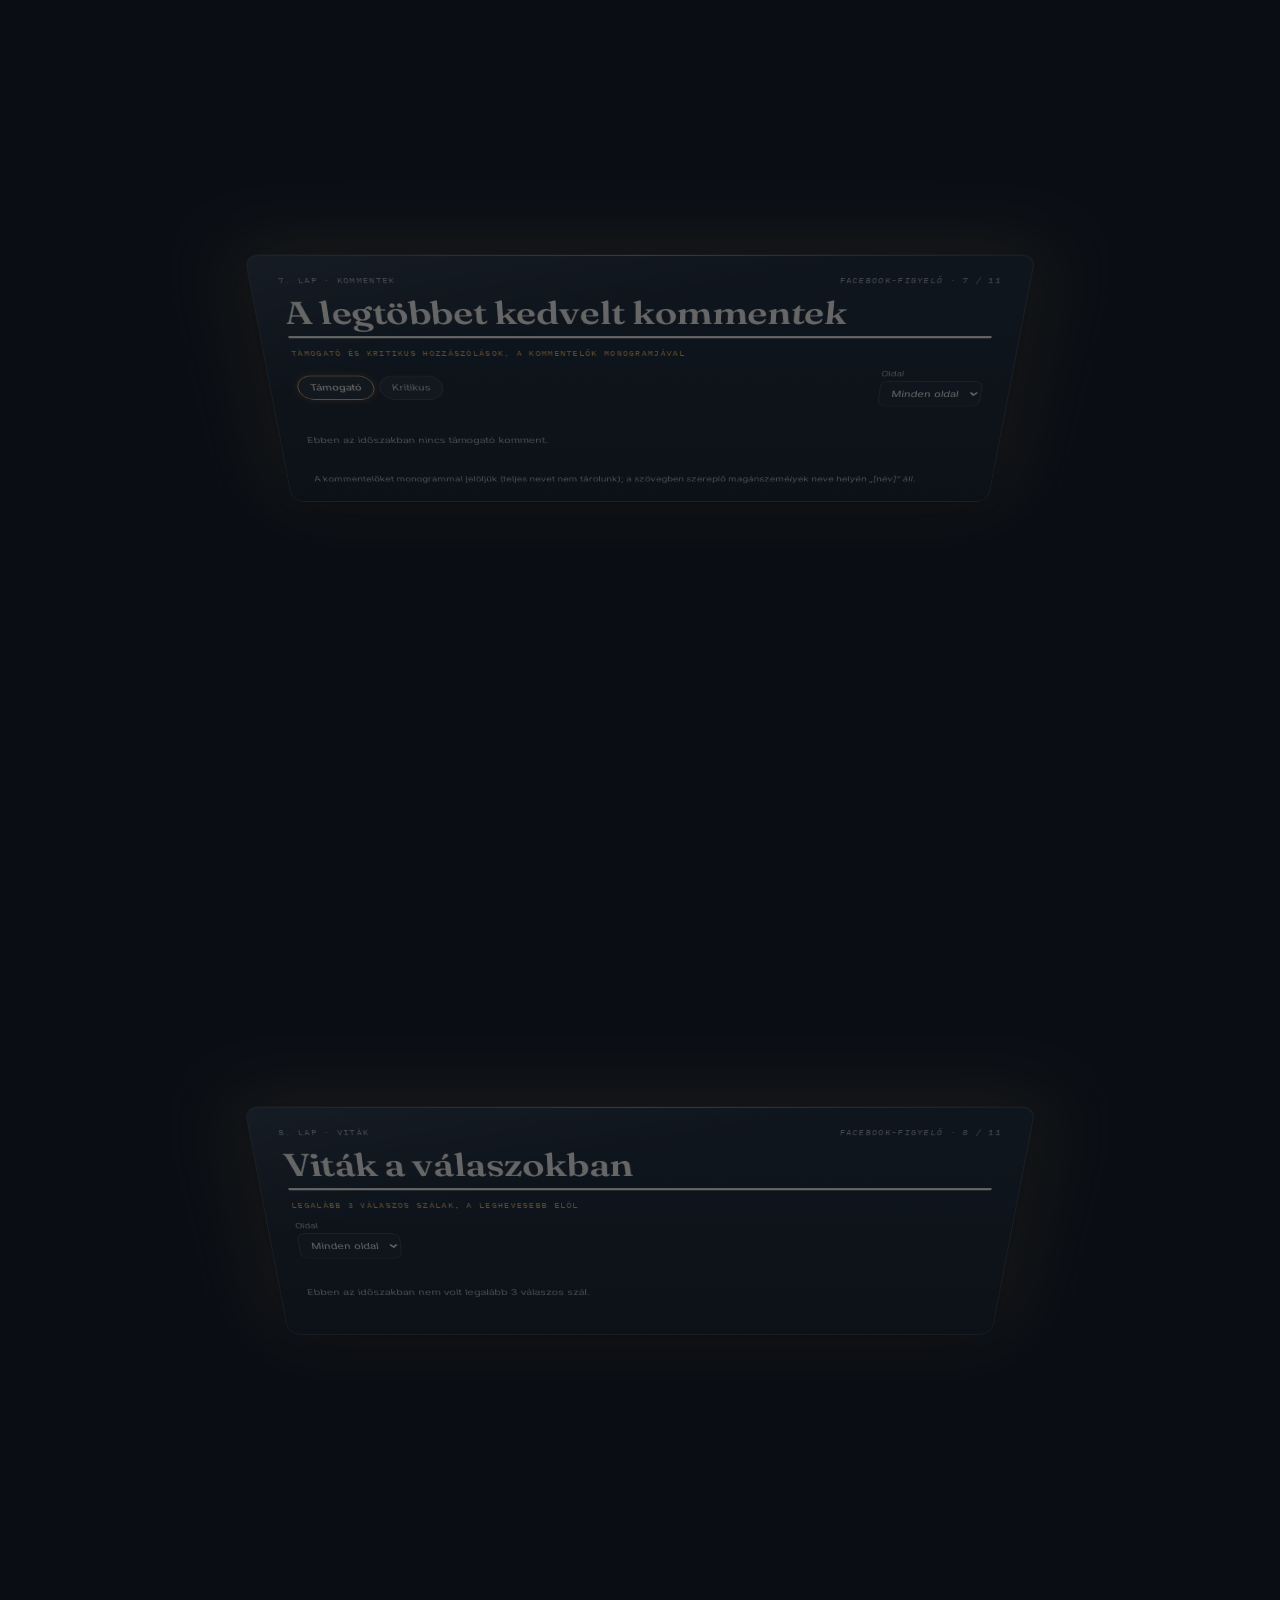
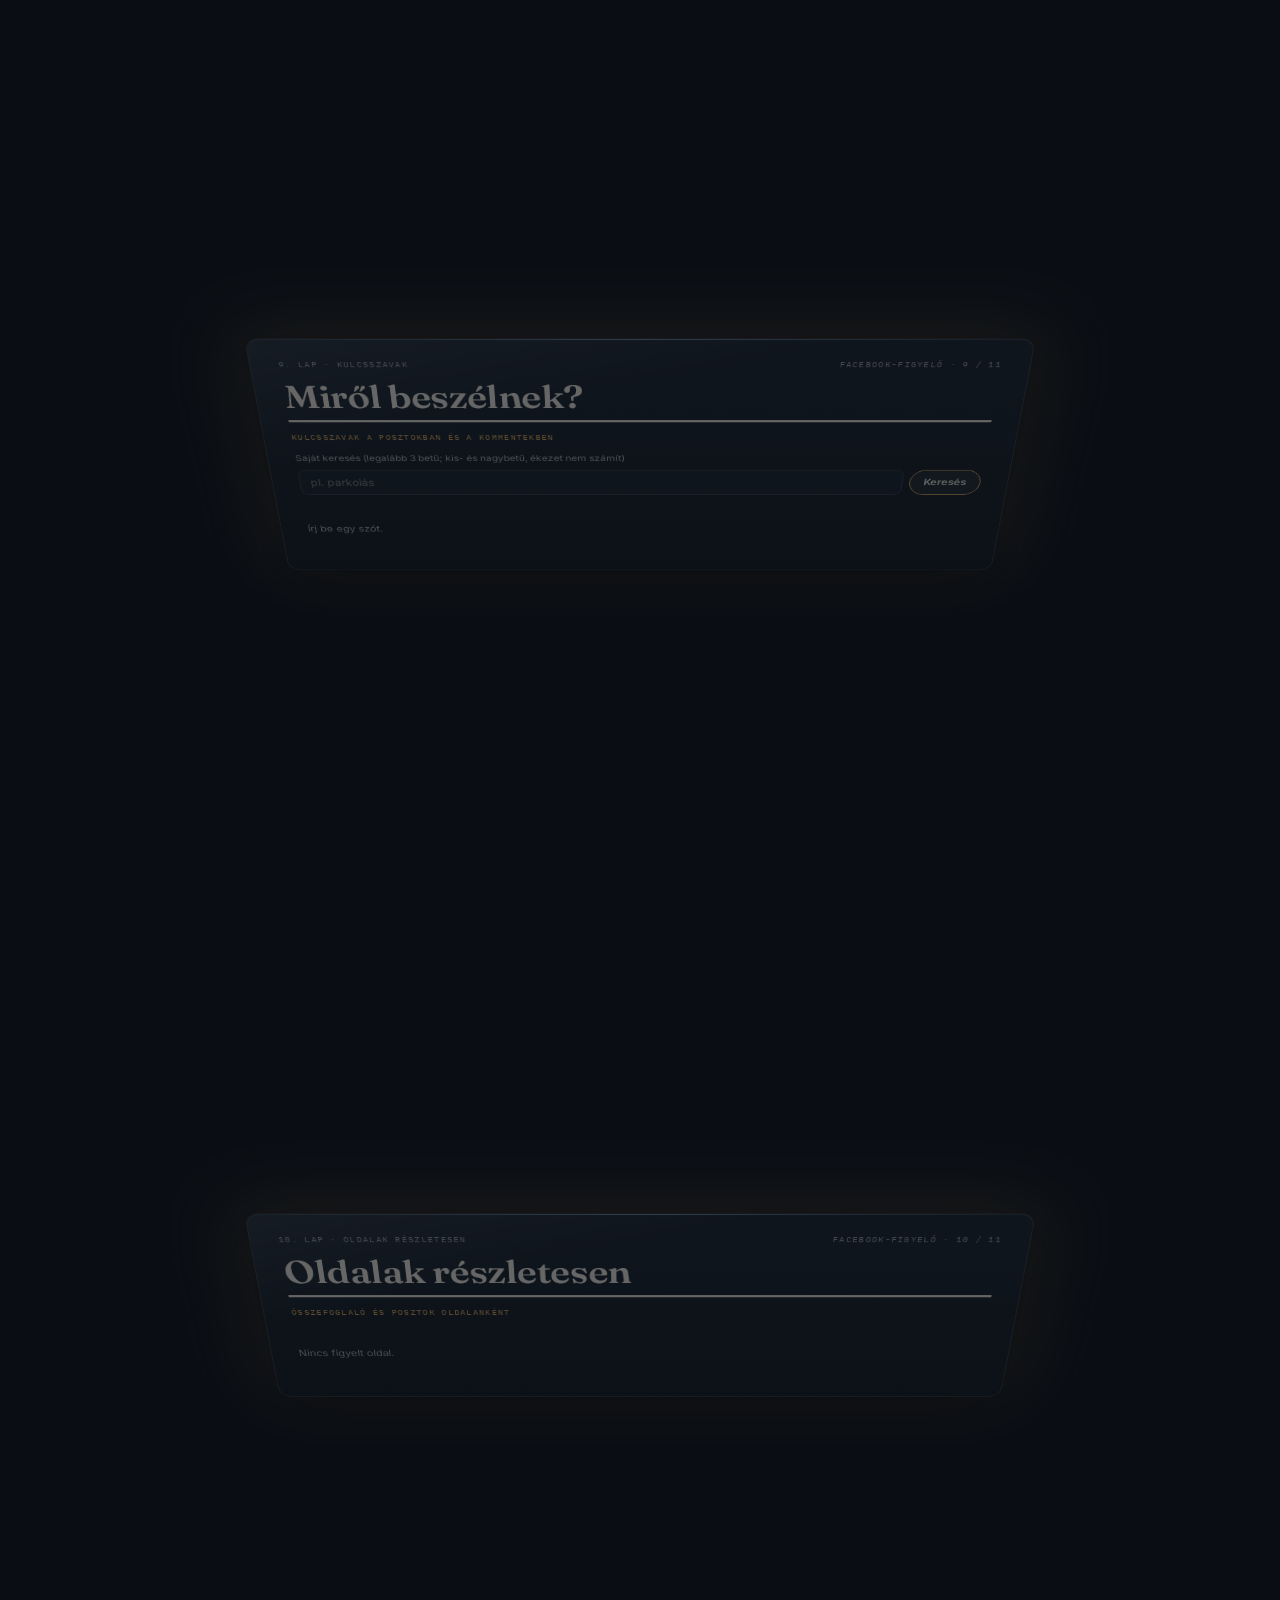
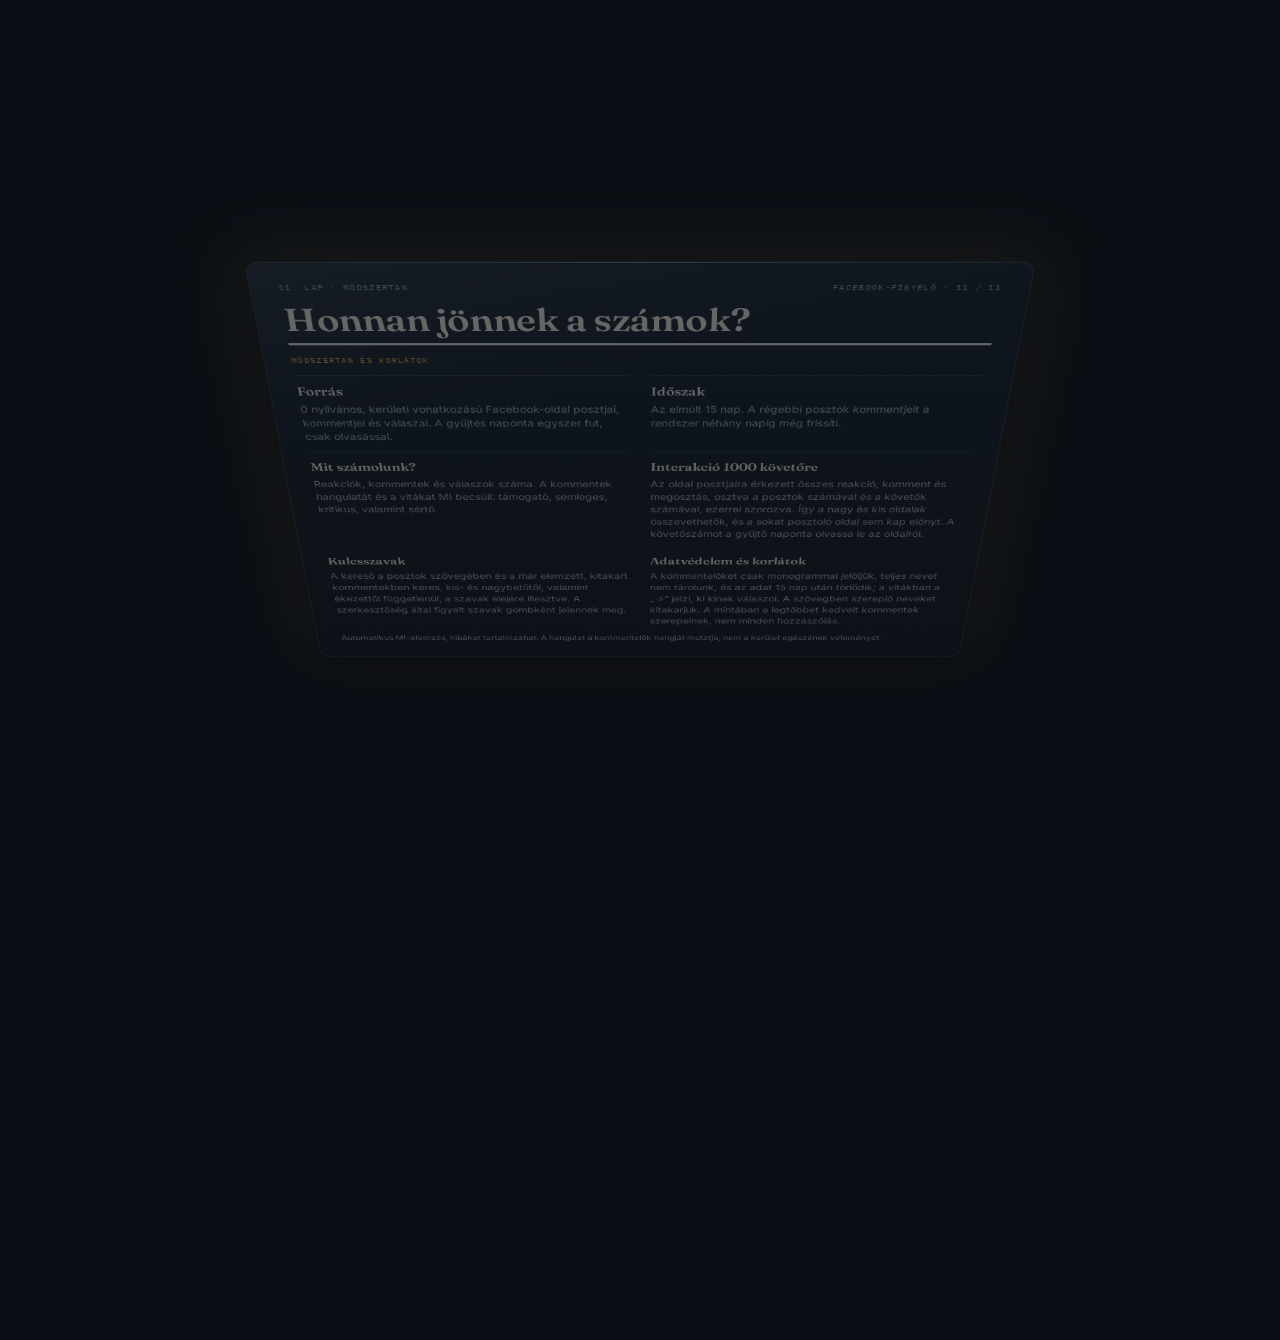
==== commit ae4efd7b: "Update index.html monogram update" ====
--- a/fb/index.html
+++ b/fb/index.html
@@ -163,7 +163,7 @@
   { type: "tone", short: "Hangulat", title: "Ki hogyan fogadja?", kicker: "Az első szintű kommentek hangulata oldalanként" },
   { type: "posts", short: "Top posztok", title: "A legnépszerűbb posztok", kicker: "Toplista · kattints egy posztra a részletekért" },
   { type: "reactions", short: "Reakciók", title: "Milyen reakciókat kaptak?", kicker: "Reakciók megoszlása oldalanként" },
-  { type: "comments", short: "Kommentek", title: "A legtöbbet kedvelt kommentek", kicker: "Támogató és kritikus hozzászólások, a kommentelők neve nélkül" },
+  { type: "comments", short: "Kommentek", title: "A legtöbbet kedvelt kommentek", kicker: "Támogató és kritikus hozzászólások, a kommentelők monogramjával" },
   { type: "debates", short: "Viták", title: "Viták a válaszokban", kicker: "Legalább 3 válaszos szálak, a leghevesebb elöl" },
   { type: "kereso", short: "Kulcsszavak", title: "Miről beszélnek?", kicker: "Kulcsszavak a posztokban és a kommentekben" },
   { type: "page", short: "Oldalak részletesen", title: "Oldalak részletesen", kicker: "Összefoglaló és posztok oldalanként" },
@@ -209,7 +209,8 @@
       const rel = r.rel === "agree" ? "egyetért" : r.rel === "disagree" ? "vitatkozik" : "semleges";
       const stc = r.stance === "supportive" ? "támogatja a szerzőt" : r.stance === "critical" ? "kritikus a szerzővel" : "semleges a szerzővel";
       const body = hide ? '<div class="hidden"><p aria-hidden="true">' + textHTML(r.text) + '</p><button type="button" class="reveal" data-reveal="' + esc(rid) + '">Sértő tartalom – megjelenítés</button></div>' : '<span class="rtext' + (r.is_author ? " author" : "") + '">' + textHTML(r.text) + "</span>";
-      return '<div class="reply"><div class="rtags"><b>' + (r.is_author ? "A poszt szerzője" : "Névtelen válaszoló") + "</b>" + (r.analyzed ? "<span>" + rel + " · " + stc + "</span>" : "") + (r.toxic ? '<span class="toxtag">Sértő</span>' : "") + fbA(r.link) + "</div>" + body + "</div>";
+      const ki = r.is_author ? "A poszt szerzője" : (r.szerzo_mg || "Névtelen válaszoló");
+      return '<div class="reply"><div class="rtags"><b>' + esc(ki) + (r.cel_mg ? " → " + esc(r.cel_mg) : "") + "</b>" + (r.analyzed ? "<span>" + rel + " · " + stc + "</span>" : "") + (r.toxic ? '<span class="toxtag">Sértő</span>' : "") + fbA(r.link) + "</div>" + body + "</div>";
     }).join("") + "</div>";
   }
   return html;
@@ -219,14 +220,14 @@
   return "<div>" + list.map((c, i) => {
     const hide = c.toxic && !revealed.has(c.id);
     const body = hide ? '<div class="hidden"><p aria-hidden="true">' + textHTML(c.text) + '</p><button type="button" class="reveal" data-reveal="' + esc(c.id) + '">Sértő tartalom – megjelenítés</button></div>' : '<p class="tx">' + textHTML(c.text) + "</p>";
-    return '<div class="cm"><span class="rk" style="background:' + (positive ? "var(--pos)" : "var(--neg)") + '">' + (i + 1) + '</span><div style="min-width:0"><div class="who">Névtelen kommentelő' + (c.accName ? " · " + esc(c.accName) : "") + (c.toxic ? '<span class="toxtag">Sértő</span>' : "") + "</div>" + body +
+    return '<div class="cm"><span class="rk" style="background:' + (positive ? "var(--pos)" : "var(--neg)") + '">' + (i + 1) + '</span><div style="min-width:0"><div class="who">' + esc(c.szerzo_mg || "Névtelen kommentelő") + (c.accName ? " · " + esc(c.accName) : "") + (c.toxic ? '<span class="toxtag">Sértő</span>' : "") + "</div>" + body +
       '<div class="ft"><span>' + fmtN(c.likes) + " kedvelés · " + fmtDate(c.post_date) + "</span>" + (showPost && c.post_id ? '<button type="button" class="link" data-open="' + esc(c.post_id) + '">„' + esc(short(c.post_title, 50)) + "”</button>" : "") + fbA(c.link) + threadHTML(c) + "</div></div></div>";
   }).join("") + "</div>";
 }
 function debatesHTML(list, showOpen) {
   if (!list.length) return '<p class="empty">Ebben az időszakban nem volt legalább 3 válaszos szál.</p>';
   return '<div class="col">' + list.map(d => '<div class="deb"><div class="hd"><span class="dbadge ' + dcls(d.label) + '">' + esc(d.label) + "</span><span>" + d.n + " válasz" + (d.accName ? " · " + esc(d.accName) : "") + " · „" + esc(short(d.post_title, 48)) + "”</span>" + (d.author ? '<span class="vd mix">A szerző is beszállt</span>' : "") + "</div>" +
-    '<div style="font-size:14px;line-height:1.45"><b>Kiinduló komment:</b> „' + textHTML(d.root) + '”</div><div class="dbar" role="img" aria-label="Egyetért ' + d.agree + "%, vitatkozik " + d.dis + '%"><div style="width:' + d.agree + '%;background:var(--pos)"></div><div style="width:' + d.dis + '%;background:var(--neg)"></div></div>' +
+    '<div style="font-size:14px;line-height:1.45"><b>Kiinduló komment' + (d.szerzo_mg ? " (" + esc(d.szerzo_mg) + ")" : "") + ':</b> „' + textHTML(d.root) + '”</div><div class="dbar" role="img" aria-label="Egyetért ' + d.agree + "%, vitatkozik " + d.dis + '%"><div style="width:' + d.agree + '%;background:var(--pos)"></div><div style="width:' + d.dis + '%;background:var(--neg)"></div></div>' +
     '<div class="note">Egyetért: ' + d.agree + "% · Vitatkozik: " + d.dis + "% · Sértő válasz: " + d.toxic + "</div>" + (d.summary ? '<div style="font-size:13px;color:var(--muted)">' + esc(d.summary) + "</div>" : "") +
     '<div>' + threadHTML({ id: "d:" + d.id, thread: { replies: arr(d.replies), debate: d, summary: "" } }) + '</div>' + (d.link || showOpen ? '<div class="tabs">' + (showOpen ? '<button type="button" class="link" data-open="' + esc(d.post_id) + '">A poszt megnyitása →</button>' : "") + fbA(d.link, "A vita a Facebookon →") + "</div>" : "") + "</div>").join("") + "</div>";
 }
@@ -318,7 +319,7 @@
     const key = st.ctab === "neg" ? "top_neg" : "top_pos";
     const list = D.accounts.filter(a => !st.cacc || a.id === st.cacc).flatMap(a => arr(a[key]).map(c => Object.assign({ accName: a.name }, c))).sort((a, b) => (b.likes || 0) - (a.likes || 0)).slice(0, 8);
     return '<div class="tabs" style="justify-content:space-between">' + tabsHTML("ctab", [["pos", "Támogató"], ["neg", "Kritikus"]]) + accSelect("cacc", "Oldal") + "</div>" + commentsHTML(list, st.ctab !== "neg", true) +
-      '<p class="note">A kommentelők nevét nem gyűjtjük; a szövegben szereplő magánszemélyek neve helyén „[név]” áll.</p>';
+      '<p class="note">A kommentelőket monogrammal jelöljük (teljes nevet nem tárolunk); a szövegben szereplő magánszemélyek neve helyén „[név]” áll.</p>';
   },
   debates() {
     const list = D.accounts.filter(a => !st.dacc || a.id === st.dacc).flatMap(a => arr(a.debates).map(d => Object.assign({ accName: a.name }, d))).sort((a, b) => (b.heat || 0) - (a.heat || 0)).slice(0, 8);
@@ -363,7 +364,7 @@
       "<div><b>Mit számolunk?</b><p>Reakciók, kommentek és válaszok száma. A kommentek hangulatát és a vitákat MI becsüli: támogató, semleges, kritikus, valamint sértő.</p></div>" +
       "<div><b>Interakció 1000 követőre</b><p>Az oldal posztjaira érkezett összes reakció, komment és megosztás, osztva a posztok számával és a követők számával, ezerrel szorozva. Így a nagy és kis oldalak összevethetők, és a sokat posztoló oldal sem kap előnyt. A követőszámot a gyűjtő naponta olvassa le az oldalról.</p></div>" +
       "<div><b>Kulcsszavak</b><p>A kereső a posztok szövegében és a már elemzett, kitakart kommentekben keres, kis- és nagybetűtől, valamint ékezettől függetlenül, a szavak elejére illesztve. A szerkesztőség által figyelt szavak gombként jelennek meg.</p></div>" +
-      "<div><b>Adatvédelem és korlátok</b><p>A kommentelők nevét nem gyűjtjük, a szövegben szereplő neveket kitakarjuk. A mintában a legtöbbet kedvelt kommentek szerepelnek, nem minden hozzászólás.</p></div>" +
+      "<div><b>Adatvédelem és korlátok</b><p>A kommentelőket csak monogrammal jelöljük, teljes nevet nem tárolunk, és az adat " + (D.window_days || 15) + " nap után törlődik; a vitákban a „→” jelzi, ki kinek válaszol. A szövegben szereplő neveket kitakarjuk. A mintában a legtöbbet kedvelt kommentek szerepelnek, nem minden hozzászólás.</p></div>" +
       '</div><p class="note">Automatikus MI-elemzés, hibákat tartalmazhat. A hangulat a kommentelők hangját mutatja, nem a kerület egészének véleményét.</p>';
   }
 };
